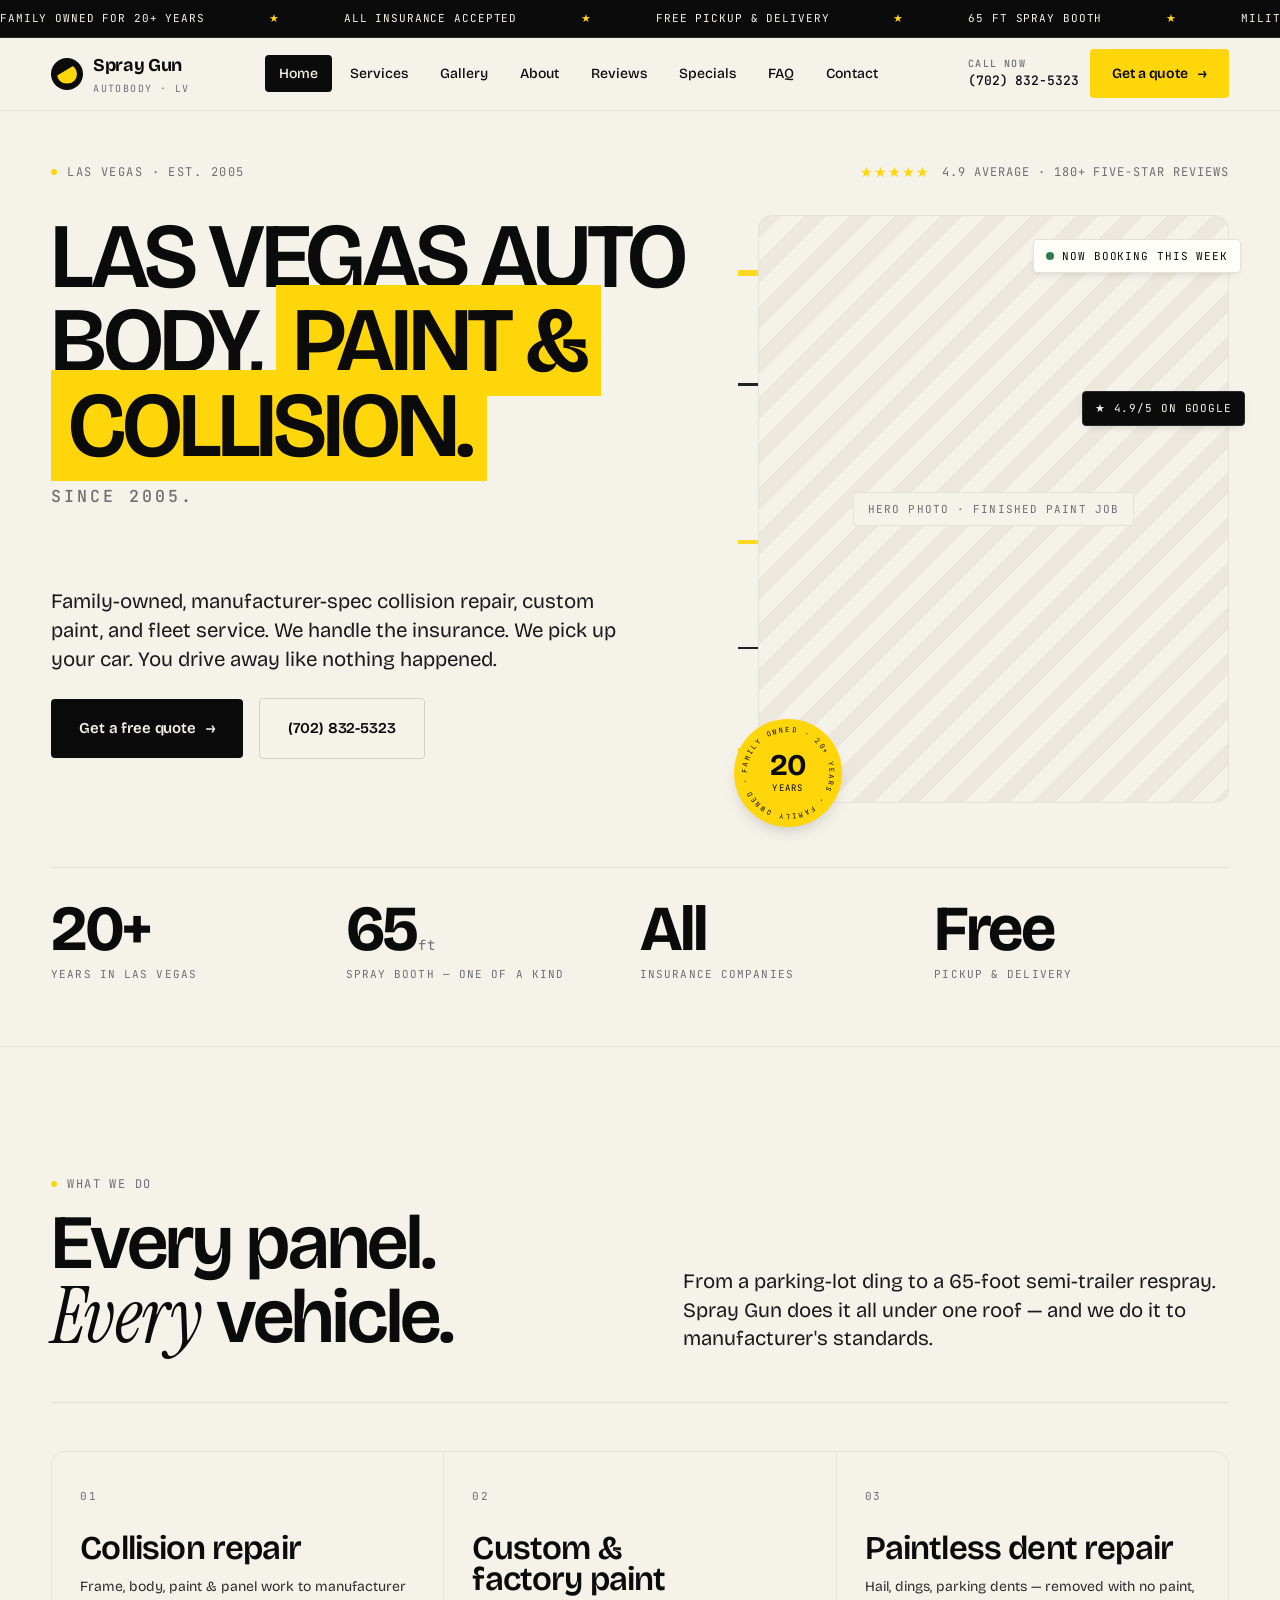
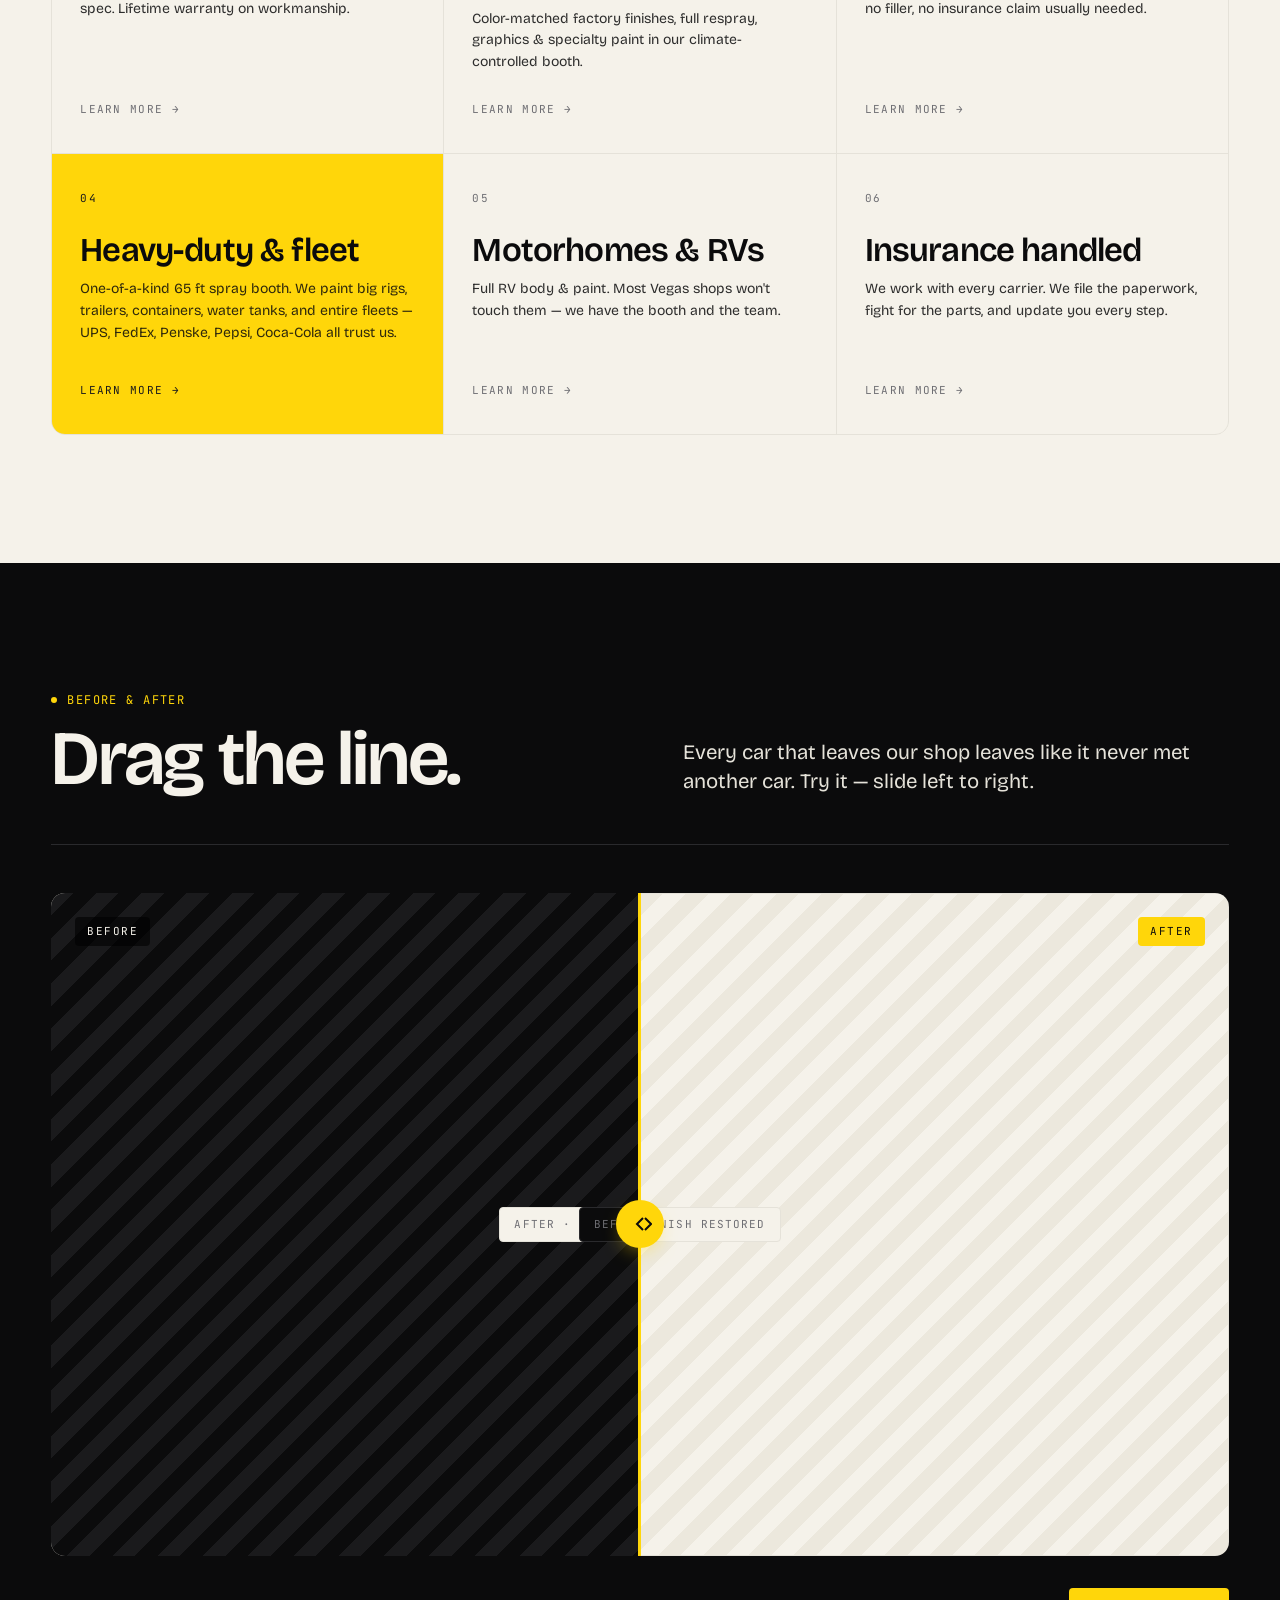
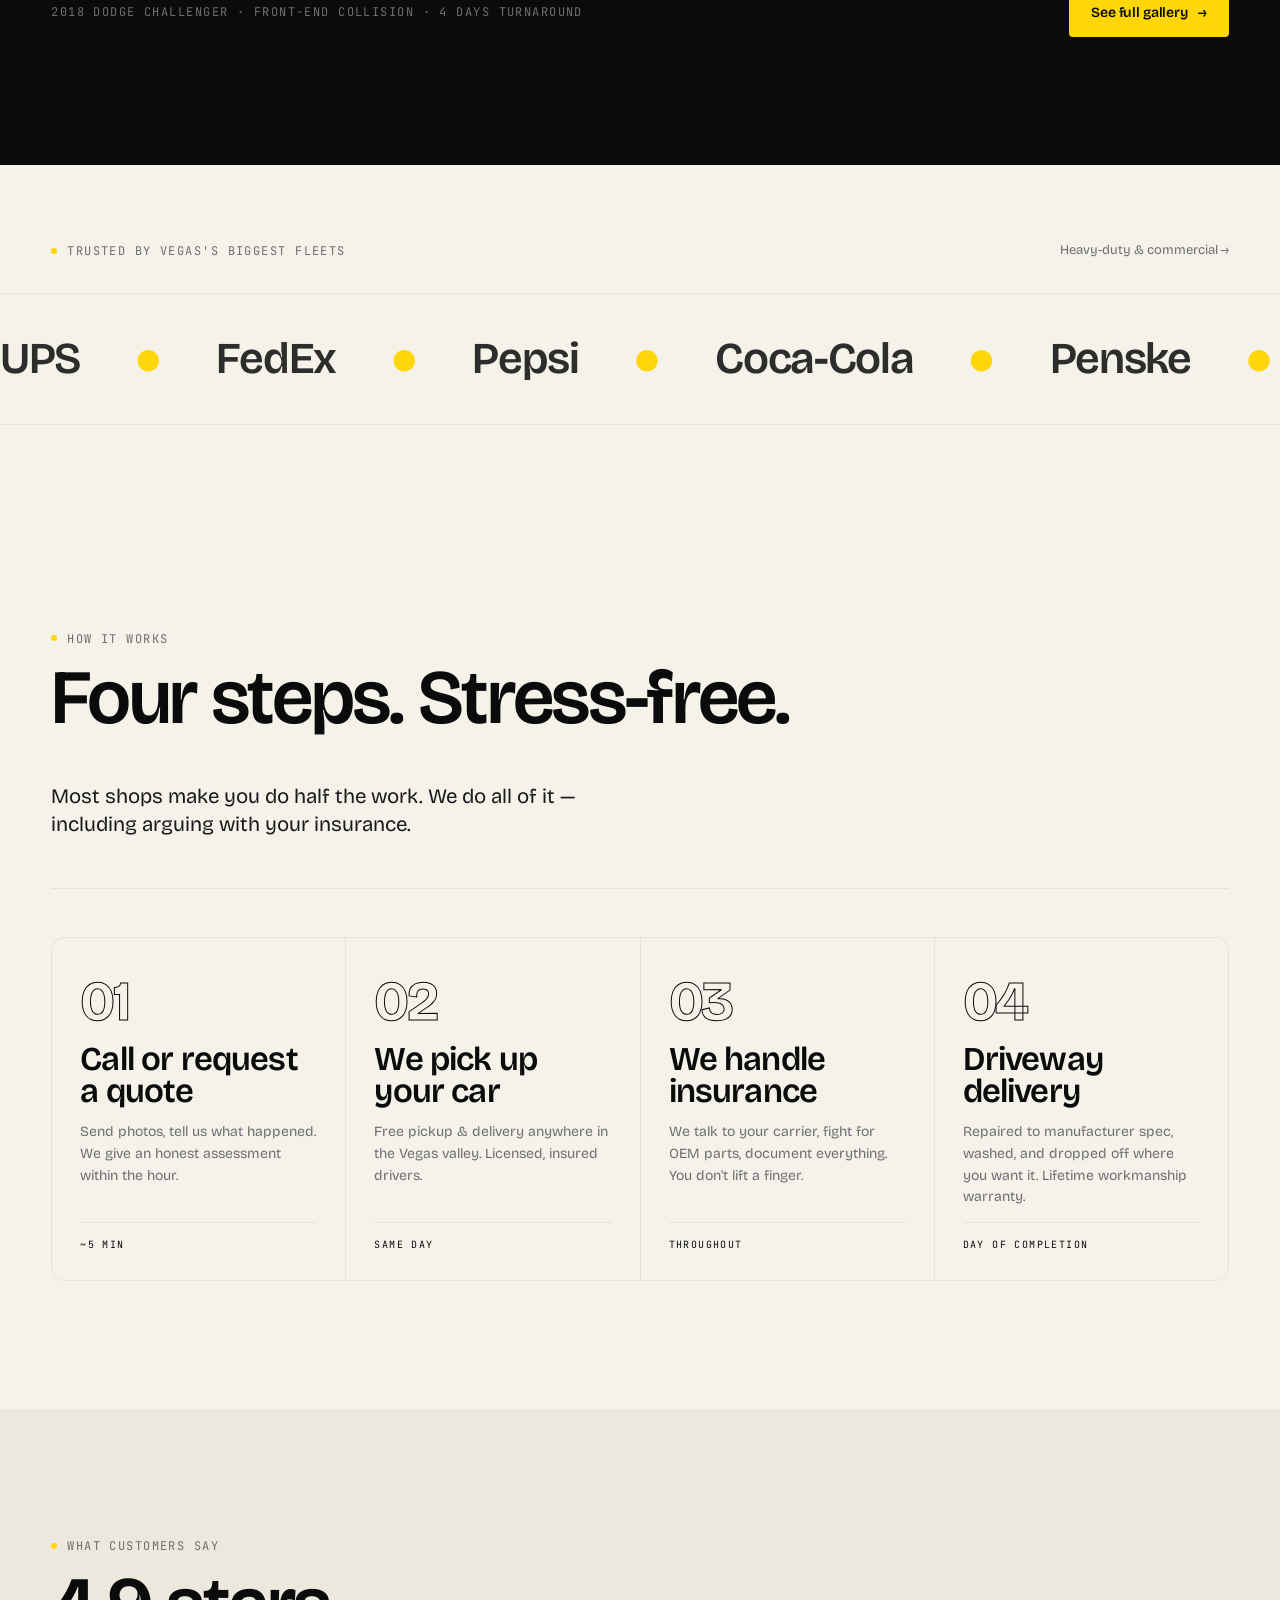
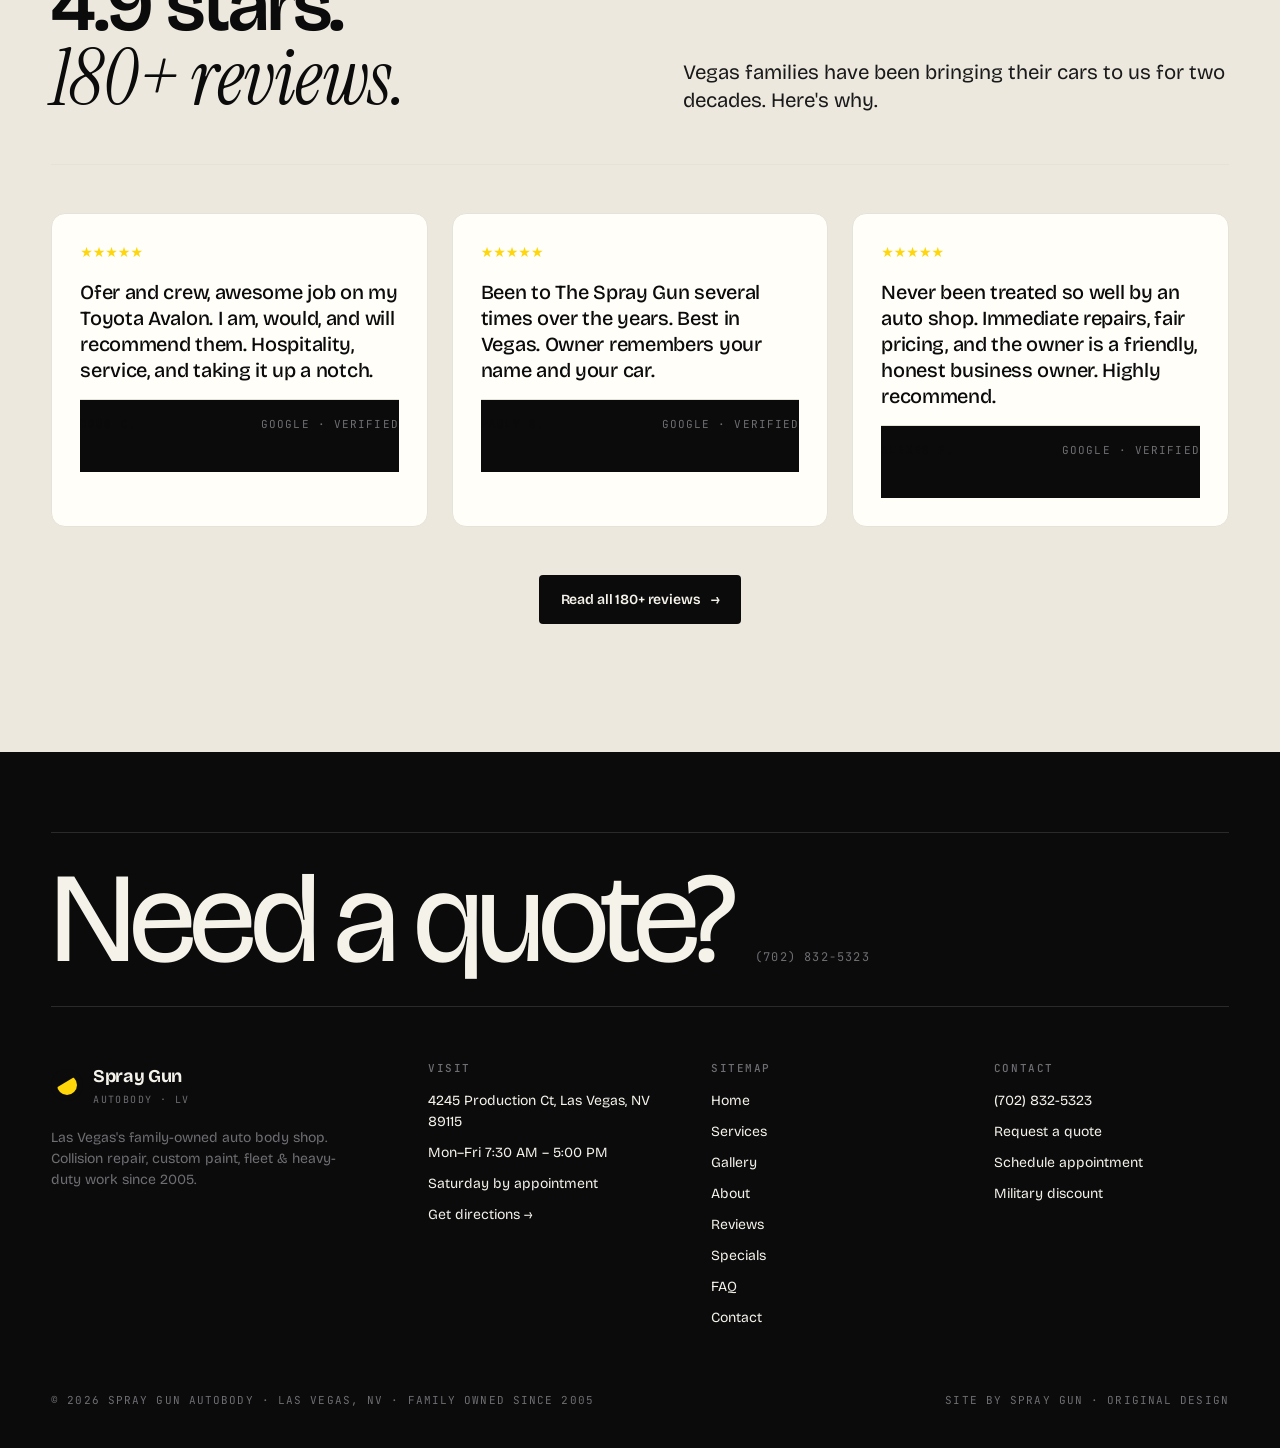
==== index.html @ b1c401c5 "Update index.html" ====
<!doctype html>
<html lang="en">
<head>
<meta charset="utf-8" />
<meta name="viewport" content="width=device-width,initial-scale=1" />
<title>Spray Gun Autobody — Las Vegas Auto Body, Collision Repair &amp; Custom Paint</title>
<meta name="description" content="Las Vegas's family-owned auto body shop since 2005. Collision repair, custom paint, paintless dent repair, fleet &amp; heavy-duty service. All insurance accepted. Free pickup &amp; delivery. Call (702) 832-5323." />
<meta name="keywords" content="auto body Las Vegas, Las Vegas autobody, collision repair Las Vegas, car repair Las Vegas, truck repair, paintless dent repair, custom paint, fleet repair, big rig painting, 65 ft spray booth, motorhome paint Las Vegas" />
<meta name="theme-color" content="#FFD60A" />
<link rel="canonical" href="https://thespraygun.com/" />
<meta property="og:type" content="website" />
<meta property="og:title" content="Spray Gun Autobody — Las Vegas Auto Body" />
<meta property="og:description" content="Family-owned Las Vegas auto body since 2005. Collision repair, custom paint, fleet &amp; heavy-duty. All insurance accepted." />
<meta property="og:locale" content="en_US" />
<meta property="og:site_name" content="Spray Gun Autobody" />
<meta name="twitter:card" content="summary_large_image" />

<link rel="preconnect" href="https://fonts.googleapis.com" />
<link rel="preconnect" href="https://fonts.gstatic.com" crossorigin />
<link href="https://fonts.googleapis.com/css2?family=Bricolage+Grotesque:opsz,wght@12..96,400;12..96,500;12..96,600;12..96,700;12..96,800&family=Instrument+Serif:ital@0;1&family=JetBrains+Mono:wght@400;500&display=swap" rel="stylesheet" />
<link rel="stylesheet" href="assets/styles.css" />

<script type="application/ld+json">
{
  "@context": "https://schema.org",
  "@type": "AutoBodyShop",
  "name": "Spray Gun Autobody",
  "image": "https://thespraygun.com/og-image.jpg",
  "@id": "https://thespraygun.com/",
  "url": "https://thespraygun.com/",
  "telephone": "+1-702-832-5323",
  "priceRange": "$$",
  "address": {
    "@type": "PostalAddress",
    "streetAddress": "4245 Production Ct",
    "addressLocality": "Las Vegas",
    "addressRegion": "NV",
    "postalCode": "89115",
    "addressCountry": "US"
  },
  "geo": { "@type": "GeoCoordinates", "latitude": 36.234, "longitude": -115.078 },
  "openingHoursSpecification": [
    { "@type": "OpeningHoursSpecification", "dayOfWeek": ["Monday","Tuesday","Wednesday","Thursday","Friday"], "opens": "07:30", "closes": "17:00" }
  ],
  "aggregateRating": { "@type": "AggregateRating", "ratingValue": "4.9", "reviewCount": "187" },
  "areaServed": "Las Vegas, NV",
  "founder": "Ofer Nurkin",
  "foundingDate": "2005"
}
</script>
</head>
<body>

<header data-nav="home"></header>

<!-- ============================================================
     HERO
     ============================================================ -->
<section class="hero" data-screen-label="01 Home — Hero">
  <div class="hero-grid wrap">

    <div class="hero-meta">
      <div class="eyebrow eyebrow-dot">Las Vegas · est. 2005</div>
      <div class="hero-rating">
        <div class="stars" aria-hidden="true">★★★★★</div>
        <span>4.9 average · 180+ five-star reviews</span>
      </div>
    </div>

    <h1 class="hero-h">
      Las Vegas
      auto body,
      <span class="hero-line">
        <span class="hero-mark">paint &amp; collision.</span>
      </span>
      <span class="hero-since">Since 2005.</span>
    </h1>

    <div class="hero-side">
      <p class="lead">
        Family-owned, manufacturer-spec collision repair, custom paint, and fleet service.
        We handle the insurance. We pick up your car. You drive away like nothing happened.
      </p>
      <div class="row" style="margin-top:24px;">
        <a href="contact.html#quote" class="btn btn-ink btn-lg">Get a free quote <span class="arrow">→</span></a>
        <a href="tel:7028325323" class="btn btn-ghost btn-lg">(702) 832-5323</a>
      </div>
    </div>

    <!-- Stage with placeholder hero image + animated paint stripes -->
    <div class="hero-stage">
      <div class="hero-stripes" aria-hidden="true">
        <span></span><span></span><span></span><span></span><span></span>
      </div>
      <div class="hero-img ph" data-label="Hero photo · finished paint job"></div>
      <div class="hero-badge">
        <div class="hero-badge-spin" aria-hidden="true">
          <svg viewBox="0 0 200 200" width="100%" height="100%">
            <defs>
              <path id="circle-text" d="M 100,100 m -76,0 a 76,76 0 1,1 152,0 a 76,76 0 1,1 -152,0" />
            </defs>
            <text font-family="JetBrains Mono" font-size="13" letter-spacing="4" fill="currentColor">
              <textPath href="#circle-text">FAMILY OWNED · 20+ YEARS · FAMILY OWNED · 20+ YEARS · </textPath>
            </text>
          </svg>
        </div>
        <div class="hero-badge-inner">
          <span>20</span>
          <small>years</small>
        </div>
      </div>
      <div class="hero-tag-1">
        <span class="dot"></span>
        Now booking this week
      </div>
      <div class="hero-tag-2">
        ★ 4.9/5 on Google
      </div>
    </div>

    <!-- Big ticker number row -->
    <div class="hero-ticker">
      <div class="tk-item">
        <div class="tk-n">20+</div>
        <div class="tk-l">Years in Las Vegas</div>
      </div>
      <div class="tk-item">
        <div class="tk-n">65<small>ft</small></div>
        <div class="tk-l">Spray booth — one of a kind</div>
      </div>
      <div class="tk-item">
        <div class="tk-n">All</div>
        <div class="tk-l">Insurance companies</div>
      </div>
      <div class="tk-item">
        <div class="tk-n">Free</div>
        <div class="tk-l">Pickup &amp; delivery</div>
      </div>
    </div>
  </div>
</section>

<!-- ============================================================
     SERVICES PREVIEW
     ============================================================ -->
<section class="section" id="services-preview" data-screen-label="01 Home — Services">
  <div class="wrap">
    <div class="sec-head">
      <div>
        <div class="eyebrow eyebrow-dot">What we do</div>
        <h2 class="h-1" style="margin-top:14px;">Every panel.<br /><span class="italic-serif">Every</span> vehicle.</h2>
      </div>
      <p class="lead" style="max-width:42ch;">
        From a parking-lot ding to a 65-foot semi-trailer respray. Spray Gun does it all under one roof — and we do it to manufacturer's standards.
      </p>
    </div>

    <div class="svc-grid">
      <a href="services.html#collision" class="svc-card svc-1">
        <div class="svc-num">01</div>
        <div class="svc-body">
          <h3 class="h-3">Collision repair</h3>
          <p>Frame, body, paint &amp; panel work to manufacturer spec. Lifetime warranty on workmanship.</p>
        </div>
        <div class="svc-cta">Learn more →</div>
      </a>
      <a href="services.html#paint" class="svc-card svc-2">
        <div class="svc-num">02</div>
        <div class="svc-body">
          <h3 class="h-3">Custom &amp; factory paint</h3>
          <p>Color-matched factory finishes, full respray, graphics &amp; specialty paint in our climate-controlled booth.</p>
        </div>
        <div class="svc-cta">Learn more →</div>
      </a>
      <a href="services.html#pdr" class="svc-card svc-3">
        <div class="svc-num">03</div>
        <div class="svc-body">
          <h3 class="h-3">Paintless dent repair</h3>
          <p>Hail, dings, parking dents — removed with no paint, no filler, no insurance claim usually needed.</p>
        </div>
        <div class="svc-cta">Learn more →</div>
      </a>
      <a href="services.html#heavyduty" class="svc-card svc-4 svc-feature">
        <div class="svc-num">04</div>
        <div class="svc-body">
          <h3 class="h-3">Heavy-duty &amp; fleet</h3>
          <p>One-of-a-kind 65 ft spray booth. We paint big rigs, trailers, containers, water tanks, and entire fleets — UPS, FedEx, Penske, Pepsi, Coca-Cola all trust us.</p>
        </div>
        <div class="svc-cta">Learn more →</div>
      </a>
      <a href="services.html#motorhome" class="svc-card svc-5">
        <div class="svc-num">05</div>
        <div class="svc-body">
          <h3 class="h-3">Motorhomes &amp; RVs</h3>
          <p>Full RV body &amp; paint. Most Vegas shops won't touch them — we have the booth and the team.</p>
        </div>
        <div class="svc-cta">Learn more →</div>
      </a>
      <a href="services.html#insurance" class="svc-card svc-6">
        <div class="svc-num">06</div>
        <div class="svc-body">
          <h3 class="h-3">Insurance handled</h3>
          <p>We work with every carrier. We file the paperwork, fight for the parts, and update you every step.</p>
        </div>
        <div class="svc-cta">Learn more →</div>
      </a>
    </div>
  </div>
</section>

<!-- ============================================================
     BEFORE / AFTER
     ============================================================ -->
<section class="section" style="background:var(--ink);color:var(--paper);" data-screen-label="01 Home — Before/After">
  <div class="wrap">
    <div class="sec-head" style="border-color:var(--ink-3);">
      <div>
        <div class="eyebrow eyebrow-dot" style="color:var(--yellow);">Before &amp; after</div>
        <h2 class="h-1" style="margin-top:14px;color:var(--paper);">Drag the line.</h2>
      </div>
      <p class="lead" style="max-width:42ch;color:var(--line);">
        Every car that leaves our shop leaves like it never met another car. Try it — slide left to right.
      </p>
    </div>

    <div class="ba" id="ba">
      <div class="ba-after ph" data-label="After · factory finish restored"></div>
      <div class="ba-before" id="ba-before">
        <div class="ph dark" data-label="Before · accident damage"></div>
      </div>
      <button class="ba-handle" id="ba-handle" aria-label="Drag to compare">
        <span class="ba-line"></span>
        <span class="ba-knob">
          <svg width="24" height="24" viewBox="0 0 24 24" fill="none" stroke="currentColor" stroke-width="2">
            <polyline points="15 18 9 12 15 6"></polyline>
            <polyline points="9 18 15 12 9 6" transform="translate(8, 0)"></polyline>
          </svg>
        </span>
      </button>
      <div class="ba-label ba-label-before">Before</div>
      <div class="ba-label ba-label-after">After</div>
    </div>

    <div class="row" style="margin-top:32px; justify-content:space-between;">
      <span class="eyebrow" style="color:var(--mute);">2018 Dodge Challenger · front-end collision · 4 days turnaround</span>
      <a href="gallery.html" class="btn btn-yellow">See full gallery <span class="arrow">→</span></a>
    </div>
  </div>
</section>

<!-- ============================================================
     FLEET CLIENTS marquee
     ============================================================ -->
<section class="section-sm" data-screen-label="01 Home — Fleet">
  <div class="wrap">
    <div class="row" style="justify-content:space-between; margin-bottom:32px;">
      <div class="eyebrow eyebrow-dot">Trusted by Vegas's biggest fleets</div>
      <a href="services.html#heavyduty" class="muted" style="font-size:13px;">Heavy-duty &amp; commercial →</a>
    </div>
  </div>
  <div class="fleet-marquee" aria-hidden="true">
    <div class="fleet-track">
      <span class="flt">UPS</span>
      <span class="flt-d">●</span>
      <span class="flt">FedEx</span>
      <span class="flt-d">●</span>
      <span class="flt">Pepsi</span>
      <span class="flt-d">●</span>
      <span class="flt">Coca-Cola</span>
      <span class="flt-d">●</span>
      <span class="flt">Penske</span>
      <span class="flt-d">●</span>
      <span class="flt">Budget</span>
      <span class="flt-d">●</span>
      <span class="flt">Budweiser</span>
      <span class="flt-d">●</span>
      <span class="flt">Nellis AFB</span>
      <span class="flt-d">●</span>
      <span class="flt">Yellow</span>
      <span class="flt-d">●</span>
      <span class="flt">Worldwide</span>
      <span class="flt-d">●</span>
      <!-- repeat -->
      <span class="flt">UPS</span>
      <span class="flt-d">●</span>
      <span class="flt">FedEx</span>
      <span class="flt-d">●</span>
      <span class="flt">Pepsi</span>
      <span class="flt-d">●</span>
      <span class="flt">Coca-Cola</span>
      <span class="flt-d">●</span>
      <span class="flt">Penske</span>
      <span class="flt-d">●</span>
      <span class="flt">Budget</span>
      <span class="flt-d">●</span>
      <span class="flt">Budweiser</span>
      <span class="flt-d">●</span>
      <span class="flt">Nellis AFB</span>
      <span class="flt-d">●</span>
      <span class="flt">Yellow</span>
      <span class="flt-d">●</span>
      <span class="flt">Worldwide</span>
      <span class="flt-d">●</span>
    </div>
  </div>
</section>

<!-- ============================================================
     PROCESS
     ============================================================ -->
<section class="section" data-screen-label="01 Home — Process">
  <div class="wrap">
    <div class="sec-head">
      <div>
        <div class="eyebrow eyebrow-dot">How it works</div>
        <h2 class="h-1" style="margin-top:14px;">Four steps. Stress-free.</h2>
      </div>
      <p class="lead" style="max-width:42ch;">
        Most shops make you do half the work. We do all of it — including arguing with your insurance.
      </p>
    </div>

    <ol class="process">
      <li class="step">
        <span class="step-n">01</span>
        <h3 class="h-3">Call or request a quote</h3>
        <p>Send photos, tell us what happened. We give an honest assessment within the hour.</p>
        <div class="step-meta">~5 min</div>
      </li>
      <li class="step">
        <span class="step-n">02</span>
        <h3 class="h-3">We pick up your car</h3>
        <p>Free pickup &amp; delivery anywhere in the Vegas valley. Licensed, insured drivers.</p>
        <div class="step-meta">Same day</div>
      </li>
      <li class="step">
        <span class="step-n">03</span>
        <h3 class="h-3">We handle insurance</h3>
        <p>We talk to your carrier, fight for OEM parts, document everything. You don't lift a finger.</p>
        <div class="step-meta">Throughout</div>
      </li>
      <li class="step">
        <span class="step-n">04</span>
        <h3 class="h-3">Driveway delivery</h3>
        <p>Repaired to manufacturer spec, washed, and dropped off where you want it. Lifetime workmanship warranty.</p>
        <div class="step-meta">Day of completion</div>
      </li>
    </ol>
  </div>
</section>

<!-- ============================================================
     REVIEWS
     ============================================================ -->
<section class="section" style="background:var(--paper-2);" data-screen-label="01 Home — Reviews">
  <div class="wrap">
    <div class="sec-head">
      <div>
        <div class="eyebrow eyebrow-dot">What customers say</div>
        <h2 class="h-1" style="margin-top:14px;">4.9 stars.<br /><span class="italic-serif">180+ reviews.</span></h2>
      </div>
      <p class="lead" style="max-width:42ch;">
        Vegas families have been bringing their cars to us for two decades. Here's why.
      </p>
    </div>

    <div class="reviews">
      <article class="review">
        <div class="stars">★★★★★</div>
        <p class="review-q">Ofer and crew, awesome job on my Toyota Avalon. I am, would, and will recommend them. Hospitality, service, and taking it up a notch.</p>
        <footer><strong>Doug C.</strong><span>Google · Verified</span></footer>
      </article>
      <article class="review">
        <div class="stars">★★★★★</div>
        <p class="review-q">Been to The Spray Gun several times over the years. Best in Vegas. Owner remembers your name and your car.</p>
        <footer><strong>Pauly S.</strong><span>Google · Verified</span></footer>
      </article>
      <article class="review">
        <div class="stars">★★★★★</div>
        <p class="review-q">Never been treated so well by an auto shop. Immediate repairs, fair pricing, and the owner is a friendly, honest business owner. Highly recommend.</p>
        <footer><strong>Alexes F.</strong><span>Google · Verified</span></footer>
      </article>
    </div>

    <div class="center" style="margin-top:48px;">
      <a href="reviews.html" class="btn btn-ink">Read all 180+ reviews <span class="arrow">→</span></a>
    </div>
  </div>
</section>

<footer data-footer="home"></footer>

<script src="assets/shared.js"></script>
<script>
  /* Before/After slider */
  (function () {
    const wrap = document.getElementById("ba");
    const before = document.getElementById("ba-before");
    const handle = document.getElementById("ba-handle");
    if (!wrap || !before || !handle) return;
    let drag = false;
    function set(x) {
      const rect = wrap.getBoundingClientRect();
      let pct = ((x - rect.left) / rect.width) * 100;
      pct = Math.max(0, Math.min(100, pct));
      before.style.width = pct + "%";
      handle.style.left = pct + "%";
    }
    handle.addEventListener("mousedown", () => (drag = true));
    handle.addEventListener("touchstart", () => (drag = true), { passive: true });
    window.addEventListener("mouseup", () => (drag = false));
    window.addEventListener("touchend", () => (drag = false));
    window.addEventListener("mousemove", (e) => drag && set(e.clientX));
    window.addEventListener("touchmove", (e) => drag && e.touches[0] && set(e.touches[0].clientX), { passive: true });
    wrap.addEventListener("click", (e) => set(e.clientX));
    // init at 50%
    set(wrap.getBoundingClientRect().left + wrap.getBoundingClientRect().width / 2);
  })();
</script>

<style>
/* ============================================================
   HOMEPAGE STYLES
   ============================================================ */

/* HERO --------------------------------------------------- */
.hero {
  padding-block: clamp(32px, 4vw, 56px) clamp(40px, 5vw, 64px);
  border-bottom: 1px solid var(--line);
  overflow: hidden;
}
.hero-grid {
  display: grid;
  grid-template-columns: 1fr;
  grid-template-rows: auto auto auto;
  gap: 32px 48px;
  align-items: start;
}
@media (min-width: 981px) {
  .hero-grid { grid-template-columns: 1.4fr 1fr; }
}
.hero-meta {
  grid-column: 1 / -1;
  display: flex;
  align-items: center;
  justify-content: space-between;
  flex-wrap: wrap;
  gap: 16px;
}
.hero-rating {
  display: flex; gap: 12px; align-items: center;
  font-family: var(--mono);
  font-size: 12px;
  letter-spacing: 0.08em;
  text-transform: uppercase;
  color: var(--mute);
}
.hero-h {
  font-size: clamp(44px, 7.2vw, 112px);
  letter-spacing: -0.04em;
  line-height: 0.92;
  font-weight: 600;
  text-transform: uppercase;
}
@media (min-width: 981px) {
  .hero-h { grid-column: 1 / 2; }
}
.hero-line {
  display: inline;
}
.hero-mark {
  background: var(--yellow);
  color: var(--ink);
  padding: 0 0.18em;
  display: inline;
  box-decoration-break: clone;
  -webkit-box-decoration-break: clone;
}
.hero-since {
  display: block;
  font-family: var(--mono);
  font-weight: 500;
  font-size: 0.18em;
  letter-spacing: 0.18em;
  color: var(--mute);
  margin-top: 1.2em;
  text-transform: uppercase;
}
.hero-side {
  margin-top: 8px;
  max-width: 580px;
}
@media (min-width: 981px) {
  .hero-side { grid-column: 1 / 2; }
}

/* hero stage with image and animated stripes */
.hero-stage {
  position: relative;
  aspect-ratio: 4 / 3;
  min-height: 360px;
  grid-column: 1 / -1;
}
@media (min-width: 981px) {
  .hero-stage {
    grid-column: 2 / 3;
    grid-row: 2 / 4;
    aspect-ratio: 4 / 5;
    min-height: 420px;
  }
}
.hero-img {
  position: absolute;
  inset: 0;
  border-radius: var(--radius-lg);
  z-index: 2;
}
.hero-stripes {
  position: absolute;
  inset: -20px;
  z-index: 1;
  overflow: hidden;
  border-radius: 20px;
}
.hero-stripes span {
  position: absolute;
  height: 6px;
  background: var(--yellow);
  border-radius: 999px;
  opacity: 0.9;
  animation: hStripe 4s ease-in-out infinite;
}
.hero-stripes span:nth-child(1) { top: 12%; left: -30%; width: 50%; animation-delay: 0s; }
.hero-stripes span:nth-child(2) { top: 30%; left: -40%; width: 70%; animation-delay: 0.4s; background: var(--ink); height: 3px; }
.hero-stripes span:nth-child(3) { top: 55%; left: -50%; width: 80%; animation-delay: 0.8s; height: 4px; }
.hero-stripes span:nth-child(4) { top: 72%; left: -30%; width: 50%; animation-delay: 1.2s; background: var(--ink); height: 2px; }
.hero-stripes span:nth-child(5) { top: 88%; left: -40%; width: 70%; animation-delay: 1.6s; }
@keyframes hStripe {
  0% { transform: translateX(0); opacity: 0; }
  20% { opacity: 0.9; }
  100% { transform: translateX(220%); opacity: 0; }
}

.hero-badge {
  position: absolute;
  bottom: -24px;
  left: -24px;
  width: 108px;
  height: 108px;
  z-index: 3;
  background: var(--yellow);
  border-radius: 50%;
  display: flex;
  align-items: center;
  justify-content: center;
  box-shadow: 0 8px 18px -8px rgba(0,0,0,0.25);
}
.hero-badge-spin {
  position: absolute; inset: 0;
  animation: spin 18s linear infinite;
  color: var(--ink);
}
.hero-badge-inner {
  display: flex;
  flex-direction: column;
  align-items: center;
  z-index: 2;
}
.hero-badge-inner span {
  font-family: var(--display);
  font-size: 30px;
  font-weight: 700;
  letter-spacing: -0.04em;
  line-height: 1;
}
.hero-badge-inner small {
  font-family: var(--mono);
  font-size: 9px;
  letter-spacing: 0.14em;
  text-transform: uppercase;
  margin-top: 2px;
}

.hero-tag-1, .hero-tag-2 {
  position: absolute;
  z-index: 3;
  background: var(--white);
  border: 1px solid var(--line);
  border-radius: 4px;
  padding: 8px 12px;
  font-family: var(--mono);
  font-size: 11px;
  letter-spacing: 0.08em;
  text-transform: uppercase;
  display: inline-flex;
  align-items: center;
  gap: 8px;
  box-shadow: 0 4px 10px -4px rgba(0,0,0,0.15);
}
.hero-tag-1 { top: 24px; right: -12px; }
.hero-tag-1 .dot {
  width: 8px; height: 8px;
  background: var(--green);
  border-radius: 50%;
  display: inline-block;
  animation: pulse 1.6s ease-in-out infinite;
}
.hero-tag-2 { top: 30%; right: -16px; background: var(--ink); color: var(--paper); border-color: var(--ink-3); }

/* hero ticker */
.hero-ticker {
  grid-column: 1 / -1;
  display: grid;
  grid-template-columns: repeat(4, 1fr);
  border-top: 1px solid var(--line);
  margin-top: 32px;
  padding-top: 32px;
}
@media (max-width: 720px) {
  .hero-ticker { grid-template-columns: repeat(2, 1fr); gap: 24px; }
}
.tk-item { display: flex; flex-direction: column; gap: 8px; }
.tk-n {
  font-family: var(--display);
  font-size: clamp(36px, 5vw, 64px);
  font-weight: 700;
  letter-spacing: -0.04em;
  line-height: 0.9;
}
.tk-n small {
  font-family: var(--mono);
  font-size: 14px;
  font-weight: 400;
  color: var(--mute);
  letter-spacing: 0.02em;
  margin-left: 2px;
}
.tk-l {
  font-family: var(--mono);
  font-size: 11px;
  letter-spacing: 0.1em;
  text-transform: uppercase;
  color: var(--mute);
}

/* SECTION HEAD ------------------------------------------------------ */
.sec-head {
  display: flex;
  align-items: end;
  justify-content: space-between;
  gap: 48px;
  padding-bottom: 48px;
  border-bottom: 1px solid var(--line);
  margin-bottom: 48px;
  flex-wrap: wrap;
}

/* SERVICES GRID --------------------------------------------------- */
.svc-grid {
  display: grid;
  grid-template-columns: repeat(3, 1fr);
  gap: 1px;
  background: var(--line);
  border: 1px solid var(--line);
  border-radius: var(--radius-lg);
  overflow: hidden;
}
@media (max-width: 980px) { .svc-grid { grid-template-columns: repeat(2, 1fr); } }
@media (max-width: 640px) { .svc-grid { grid-template-columns: 1fr; } }
.svc-card {
  background: var(--paper);
  padding: 36px 28px;
  display: flex;
  flex-direction: column;
  gap: 28px;
  min-height: 280px;
  transition: background 0.3s, color 0.3s;
  position: relative;
}
.svc-card:hover {
  background: var(--ink);
  color: var(--paper);
}
.svc-card:hover .svc-num,
.svc-card:hover .svc-cta { color: var(--yellow); }
.svc-num {
  font-family: var(--mono);
  font-size: 11px;
  letter-spacing: 0.12em;
  color: var(--mute);
  transition: color 0.3s;
}
.svc-body p { margin-top: 12px; font-size: 14px; line-height: 1.55; color: inherit; opacity: 0.85; }
.svc-cta {
  font-family: var(--mono);
  font-size: 11px;
  letter-spacing: 0.12em;
  text-transform: uppercase;
  color: var(--mute);
  margin-top: auto;
  transition: color 0.3s, transform 0.3s;
}
.svc-card:hover .svc-cta { transform: translateX(4px); }
.svc-feature {
  background: var(--yellow);
}
.svc-feature .svc-num { color: var(--ink-2); }
.svc-feature .svc-cta { color: var(--ink-2); }
.svc-feature:hover { background: var(--ink); }
.svc-feature:hover .svc-num,
.svc-feature:hover .svc-cta { color: var(--yellow); }

/* BEFORE / AFTER ------------------------------------------------ */
.ba {
  position: relative;
  aspect-ratio: 16 / 9;
  border-radius: var(--radius-lg);
  overflow: hidden;
  cursor: ew-resize;
  user-select: none;
  background: var(--ink-2);
}
.ba-after, .ba-before {
  position: absolute;
  top: 0; left: 0;
  height: 100%;
}
.ba-after { width: 100%; }
.ba-before {
  width: 50%;
  overflow: hidden;
  border-right: 2px solid var(--yellow);
}
.ba-before .ph { width: 100vw; max-width: 1400px; height: 100%; border-radius: 0; border: 0; }
.ba-handle {
  position: absolute;
  top: 0; bottom: 0;
  left: 50%;
  transform: translateX(-50%);
  width: 48px;
  cursor: ew-resize;
  display: flex; align-items: center; justify-content: center;
  z-index: 4;
}
.ba-line {
  position: absolute;
  top: 0; bottom: 0;
  left: 50%;
  transform: translateX(-50%);
  width: 2px;
  background: var(--yellow);
}
.ba-knob {
  width: 48px;
  height: 48px;
  background: var(--yellow);
  border-radius: 50%;
  display: flex; align-items: center; justify-content: center;
  color: var(--ink);
  z-index: 5;
  box-shadow: 0 8px 20px -8px rgba(255,214,10,0.6);
}
.ba-label {
  position: absolute;
  top: 24px;
  font-family: var(--mono);
  font-size: 11px;
  letter-spacing: 0.14em;
  text-transform: uppercase;
  padding: 6px 12px;
  background: rgba(0,0,0,0.6);
  color: var(--paper);
  border-radius: 4px;
  z-index: 3;
}
.ba-label-before { left: 24px; }
.ba-label-after { right: 24px; background: var(--yellow); color: var(--ink); }

/* FLEET MARQUEE ------------------------------------------------- */
.fleet-marquee {
  border-top: 1px solid var(--line);
  border-bottom: 1px solid var(--line);
  padding-block: 32px;
  overflow: hidden;
  position: relative;
}
.fleet-track {
  display: flex;
  gap: 56px;
  align-items: center;
  width: max-content;
  animation: scroll 60s linear infinite;
}
.flt {
  font-family: var(--display);
  font-weight: 600;
  font-size: clamp(28px, 4vw, 44px);
  letter-spacing: -0.03em;
  color: var(--ink);
  opacity: 0.85;
  white-space: nowrap;
}
.flt-d {
  color: var(--yellow);
  font-size: 28px;
}

/* PROCESS ----------------------------------------------------- */
.process {
  list-style: none;
  display: grid;
  grid-template-columns: repeat(4, 1fr);
  gap: 1px;
  background: var(--line);
  border: 1px solid var(--line);
  border-radius: var(--radius-lg);
  overflow: hidden;
}
@media (max-width: 900px) { .process { grid-template-columns: repeat(2, 1fr); } }
@media (max-width: 560px) { .process { grid-template-columns: 1fr; } }
.step {
  background: var(--paper);
  padding: 36px 28px 28px;
  display: flex;
  flex-direction: column;
  gap: 14px;
  min-height: 260px;
}
.step-n {
  font-family: var(--display);
  font-size: 56px;
  font-weight: 700;
  letter-spacing: -0.04em;
  color: var(--yellow-2);
  line-height: 1;
  -webkit-text-stroke: 1px var(--ink);
  color: transparent;
}
.step h3 { letter-spacing: -0.025em; }
.step p { font-size: 14px; line-height: 1.55; color: var(--mute); }
.step-meta {
  margin-top: auto;
  font-family: var(--mono);
  font-size: 10px;
  letter-spacing: 0.14em;
  text-transform: uppercase;
  color: var(--ink);
  padding-top: 14px;
  border-top: 1px solid var(--line);
}

/* GALLERY STRIP --------------------------------------------- */
.gallery-strip {
  display: grid;
  grid-template-columns: repeat(4, 1fr);
  grid-auto-rows: 200px;
  gap: 8px;
}
@media (max-width: 900px) { .gallery-strip { grid-template-columns: repeat(2, 1fr); } }
.gs-item {
  border-radius: var(--radius);
  transition: transform 0.3s;
}
.gs-item:hover { transform: scale(1.01); }
.gs-tall { grid-row: span 2; }
.gs-wide { grid-column: span 2; }

/* REVIEWS --------------------------------------------------- */
.reviews {
  display: grid;
  grid-template-columns: repeat(3, 1fr);
  gap: 24px;
}
@media (max-width: 900px) { .reviews { grid-template-columns: 1fr; } }
.review {
  background: var(--white);
  border: 1px solid var(--line);
  border-radius: var(--radius-lg);
  padding: 28px;
  display: flex; flex-direction: column; gap: 16px;
}
.review-q {
  font-family: var(--display);
  font-size: 20px;
  line-height: 1.3;
  letter-spacing: -0.015em;
  font-weight: 500;
  text-wrap: pretty;
}
.review footer {
  display: flex; align-items: center; justify-content: space-between;
  font-family: var(--mono);
  font-size: 11px;
  letter-spacing: 0.1em;
  text-transform: uppercase;
  color: var(--mute);
  border-top: 1px solid var(--line);
  padding-top: 16px;
}
.review footer strong { color: var(--ink); font-weight: 600; }

/* CTA BLOCK ------------------------------------------------- */
.cta-block {
  position: relative;
  border-radius: 24px;
  overflow: hidden;
  background: var(--yellow);
  padding: clamp(48px, 8vw, 120px) clamp(32px, 6vw, 80px);
}
.cta-bg {
  position: absolute;
  inset: 0;
  background:
    radial-gradient(circle at 90% 100%, color-mix(in srgb, var(--ink) 20%, transparent) 0%, transparent 50%),
    repeating-linear-gradient(45deg, transparent 0, transparent 80px, color-mix(in srgb, var(--ink) 8%, transparent) 80px, color-mix(in srgb, var(--ink) 8%, transparent) 81px);
  pointer-events: none;
}
.cta-inner { position: relative; z-index: 2; }
.cta-meta {
  margin-top: 40px;
  display: flex; gap: 12px; flex-wrap: wrap;
  font-family: var(--mono);
  font-size: 11px;
  letter-spacing: 0.1em;
  text-transform: uppercase;
  color: var(--ink-2);
}

footer { margin-top: 0; }
</style>
</body>
</html>
---- assets/styles.css ----
/* ============================================================
   Spray Gun Autobody — shared design system
   ============================================================ */

:root {
  /* color */
  --ink: #0B0B0C;
  --ink-2: #1A1A1C;
  --ink-3: #2A2A2D;
  --mute: #6E6E73;
  --line: #E5E2D9;
  --line-2: #D4D0C5;
  --paper: #F5F2EA;       /* warm off-white */
  --paper-2: #ECE8DD;
  --white: #FFFEF9;
  --yellow: #FFD60A;      /* signature */
  --yellow-2: #E5BD05;
  --yellow-dim: #FFF4B5;
  --red: #E04F2C;
  --green: #2F7D4D;

  /* type */
  --display: "Bricolage Grotesque", "Archivo", system-ui, sans-serif;
  --body: "Bricolage Grotesque", "Archivo", system-ui, sans-serif;
  --mono: "JetBrains Mono", ui-monospace, "SFMono-Regular", monospace;

  /* layout */
  --max: 1400px;
  --pad: clamp(20px, 4vw, 56px);
  --radius: 6px;
  --radius-lg: 14px;
}

* { box-sizing: border-box; margin: 0; padding: 0; }

html { scroll-behavior: smooth; }

body {
  font-family: var(--body);
  font-feature-settings: "ss01", "ss02";
  background: var(--paper);
  color: var(--ink);
  -webkit-font-smoothing: antialiased;
  font-size: 16px;
  line-height: 1.5;
  overflow-x: hidden;
}

a { color: inherit; text-decoration: none; }
button { font: inherit; cursor: pointer; border: 0; background: none; color: inherit; }
img { max-width: 100%; display: block; }

/* ============================================================
   TYPOGRAPHY
   ============================================================ */
.eyebrow {
  font-family: var(--mono);
  font-size: 12px;
  letter-spacing: 0.12em;
  text-transform: uppercase;
  color: var(--mute);
}
.eyebrow-dot::before {
  content: "";
  display: inline-block;
  width: 6px; height: 6px;
  background: var(--yellow);
  border-radius: 50%;
  margin-right: 10px;
  vertical-align: middle;
  transform: translateY(-1px);
}

h1, h2, h3, h4 {
  font-family: var(--display);
  font-weight: 600;
  line-height: 0.95;
  letter-spacing: -0.03em;
  text-wrap: balance;
}

.h-display {
  font-size: clamp(48px, 9vw, 144px);
  font-weight: 600;
  letter-spacing: -0.045em;
  line-height: 0.9;
}
.h-1 { font-size: clamp(40px, 6vw, 88px); }
.h-2 { font-size: clamp(32px, 4.4vw, 64px); }
.h-3 { font-size: clamp(24px, 2.6vw, 36px); letter-spacing: -0.025em; }
.h-4 { font-size: clamp(20px, 1.8vw, 24px); letter-spacing: -0.02em; }

.lead {
  font-size: clamp(18px, 1.6vw, 22px);
  line-height: 1.4;
  color: var(--ink-2);
  text-wrap: pretty;
  max-width: 60ch;
}

.italic-serif {
  font-family: "Instrument Serif", "Times New Roman", serif;
  font-style: italic;
  font-weight: 400;
  letter-spacing: -0.01em;
}

/* ============================================================
   LAYOUT
   ============================================================ */
.wrap {
  max-width: var(--max);
  margin: 0 auto;
  padding-inline: var(--pad);
}
.wrap-full {
  padding-inline: var(--pad);
}
section { position: relative; }
.section { padding-block: clamp(72px, 10vw, 140px); }
.section-sm { padding-block: clamp(48px, 6vw, 80px); }

.divider {
  height: 1px;
  background: var(--line);
  width: 100%;
}

/* ============================================================
   TOP BAR
   ============================================================ */
.topstrip {
  background: var(--ink);
  color: var(--paper);
  font-family: var(--mono);
  font-size: 11px;
  letter-spacing: 0.08em;
  text-transform: uppercase;
  overflow: hidden;
  border-bottom: 1px solid var(--ink-3);
}
.topstrip-track {
  display: flex;
  gap: 64px;
  white-space: nowrap;
  padding-block: 10px;
  animation: scroll 40s linear infinite;
  width: max-content;
}
.topstrip-track span { display: inline-flex; align-items: center; gap: 12px; }
.topstrip-track .star { color: var(--yellow); }

@keyframes scroll {
  from { transform: translateX(0); }
  to { transform: translateX(-50%); }
}

/* ============================================================
   NAV
   ============================================================ */
.nav {
  background: var(--paper);
  border-bottom: 1px solid var(--line);
  position: sticky; top: 0; z-index: 100;
  backdrop-filter: blur(14px);
  background: color-mix(in srgb, var(--paper) 92%, transparent);
}
.nav-inner {
  display: flex;
  align-items: center;
  justify-content: space-between;
  gap: 24px;
  height: 72px;
  padding-inline: var(--pad);
  max-width: var(--max);
  margin: 0 auto;
}
.logo {
  font-family: var(--display);
  font-weight: 700;
  font-size: 18px;
  letter-spacing: -0.02em;
  display: flex; align-items: center; gap: 10px;
}
.logo-mark {
  width: 32px; height: 32px;
  background: var(--ink);
  border-radius: 50%;
  position: relative;
  overflow: hidden;
}
.logo-mark::after {
  content: "";
  position: absolute; inset: 6px;
  background: var(--yellow);
  border-radius: 50%;
  clip-path: polygon(0 60%, 100% 0, 100% 100%, 0 100%);
}
.logo small {
  font-family: var(--mono);
  font-weight: 400;
  font-size: 10px;
  letter-spacing: 0.14em;
  color: var(--mute);
  text-transform: uppercase;
  display: block;
  margin-top: 2px;
}

.nav-links {
  display: flex; gap: 4px;
  font-size: 14px;
  font-weight: 500;
}
.nav-links a {
  padding: 8px 14px;
  border-radius: 4px;
  transition: background 0.2s;
  position: relative;
}
.nav-links a:hover { background: var(--paper-2); }
.nav-links a.active { background: var(--ink); color: var(--paper); }

.nav-cta {
  display: flex; align-items: center; gap: 12px;
}
.nav-phone {
  font-family: var(--mono);
  font-size: 13px;
  font-weight: 500;
  letter-spacing: -0.01em;
}
.nav-phone .lbl {
  font-size: 10px;
  color: var(--mute);
  display: block;
  letter-spacing: 0.12em;
  text-transform: uppercase;
}

.hamburger {
  display: none;
  width: 40px; height: 40px;
  border: 1px solid var(--line-2);
  border-radius: 50%;
  align-items: center; justify-content: center;
  flex-direction: column;
  gap: 4px;
}
.hamburger span { width: 14px; height: 1.5px; background: var(--ink); display: block; }

@media (max-width: 980px) {
  .nav-links { display: none; }
  .nav-phone .lbl { display: none; }
  .hamburger { display: flex; }
}

.mobile-menu {
  display: none;
  background: var(--paper);
  border-bottom: 1px solid var(--line);
  padding: var(--pad);
  padding-block: 24px;
  flex-direction: column;
  gap: 4px;
  font-size: 18px;
  position: sticky;
  top: 72px;
  z-index: 99;
}
.mobile-menu.open { display: flex; }
.mobile-menu a {
  padding: 12px 0;
  border-bottom: 1px solid var(--line);
  font-family: var(--display);
  letter-spacing: -0.02em;
}

/* ============================================================
   BUTTONS
   ============================================================ */
.btn {
  display: inline-flex;
  align-items: center;
  gap: 10px;
  padding: 14px 22px;
  border-radius: 4px;
  font-size: 14px;
  font-weight: 600;
  letter-spacing: -0.01em;
  transition: transform 0.2s, background 0.2s, color 0.2s;
  white-space: nowrap;
}
.btn:hover { transform: translateY(-1px); }
.btn:active { transform: translateY(0); }
.btn-yellow { background: var(--yellow); color: var(--ink); }
.btn-yellow:hover { background: var(--yellow-2); }
.btn-ink { background: var(--ink); color: var(--paper); }
.btn-ink:hover { background: var(--ink-2); }
.btn-ghost {
  background: transparent;
  color: var(--ink);
  border: 1px solid var(--line-2);
}
.btn-ghost:hover { background: var(--paper-2); }
.btn-lg { padding: 18px 28px; font-size: 15px; }
.btn .arrow {
  display: inline-flex; align-items: center;
  transition: transform 0.25s;
}
.btn:hover .arrow { transform: translateX(3px); }

/* ============================================================
   PLACEHOLDERS (clean stripes + monospace label)
   ============================================================ */
.ph {
  position: relative;
  background:
    repeating-linear-gradient(
      135deg,
      var(--paper-2) 0,
      var(--paper-2) 16px,
      var(--paper) 16px,
      var(--paper) 32px
    );
  border: 1px solid var(--line);
  border-radius: var(--radius);
  overflow: hidden;
  display: flex;
  align-items: center; justify-content: center;
  color: var(--mute);
  font-family: var(--mono);
  font-size: 11px;
  letter-spacing: 0.1em;
  text-transform: uppercase;
}
.ph::before {
  content: attr(data-label);
  background: var(--paper);
  padding: 8px 14px;
  border: 1px solid var(--line);
  border-radius: 4px;
  position: relative;
  z-index: 2;
}
.ph.dark {
  background:
    repeating-linear-gradient(
      135deg,
      var(--ink-2) 0,
      var(--ink-2) 16px,
      var(--ink) 16px,
      var(--ink) 32px
    );
  border-color: var(--ink-3);
}
.ph.dark::before {
  background: var(--ink);
  color: var(--mute);
  border-color: var(--ink-3);
}
.ph.yellow {
  background:
    repeating-linear-gradient(
      135deg,
      var(--yellow-2) 0,
      var(--yellow-2) 14px,
      var(--yellow) 14px,
      var(--yellow) 28px
    );
  border-color: var(--yellow-2);
}
.ph.yellow::before {
  background: var(--yellow);
  color: var(--ink-2);
  border-color: var(--yellow-2);
}

/* ============================================================
   PAGE HEADER (interior pages)
   ============================================================ */
.page-head {
  padding-block: clamp(60px, 8vw, 120px) clamp(40px, 5vw, 64px);
  border-bottom: 1px solid var(--line);
}
.page-head .crumbs {
  font-family: var(--mono);
  font-size: 11px;
  color: var(--mute);
  letter-spacing: 0.12em;
  text-transform: uppercase;
  margin-bottom: 24px;
  display: flex; gap: 10px; align-items: center;
}
.page-head .crumbs a:hover { color: var(--ink); }
.page-head .crumbs span { color: var(--line-2); }
.page-head h1 {
  font-size: clamp(48px, 8vw, 120px);
  letter-spacing: -0.045em;
  line-height: 0.9;
  margin-bottom: 24px;
}
.page-head .lead { max-width: 64ch; }

/* ============================================================
   FOOTER
   ============================================================ */
footer {
  background: var(--ink);
  color: var(--paper);
  padding-block: 80px 40px;
  margin-top: 80px;
}
.foot-grid {
  display: grid;
  grid-template-columns: 1.4fr 1fr 1fr 1fr;
  gap: 48px;
  margin-bottom: 64px;
}
@media (max-width: 800px) {
  .foot-grid { grid-template-columns: 1fr 1fr; gap: 32px; }
}
.foot-grid h4 {
  font-family: var(--mono);
  font-size: 11px;
  letter-spacing: 0.14em;
  text-transform: uppercase;
  color: var(--mute);
  font-weight: 500;
  margin-bottom: 16px;
}
.foot-grid ul { list-style: none; display: flex; flex-direction: column; gap: 10px; font-size: 14px; }
.foot-grid a:hover { color: var(--yellow); }

.foot-big {
  font-family: var(--display);
  font-size: clamp(60px, 10vw, 180px);
  letter-spacing: -0.05em;
  line-height: 0.85;
  border-top: 1px solid var(--ink-3);
  border-bottom: 1px solid var(--ink-3);
  padding-block: 32px;
  display: flex; align-items: baseline; gap: 24px;
}
.foot-big small {
  font-family: var(--mono);
  font-size: 12px;
  letter-spacing: 0.1em;
  text-transform: uppercase;
  color: var(--mute);
  font-weight: 400;
}

.foot-bot {
  display: flex; justify-content: space-between; align-items: center;
  margin-top: 32px;
  font-family: var(--mono);
  font-size: 11px;
  letter-spacing: 0.1em;
  text-transform: uppercase;
  color: var(--mute);
  gap: 16px;
  flex-wrap: wrap;
}

/* ============================================================
   UTILITIES
   ============================================================ */
.row { display: flex; gap: 16px; align-items: center; flex-wrap: wrap; }
.stack-sm > * + * { margin-top: 12px; }
.stack > * + * { margin-top: 24px; }
.stack-lg > * + * { margin-top: 40px; }
.center { text-align: center; }
.muted { color: var(--mute); }
.tag {
  display: inline-flex;
  align-items: center; gap: 8px;
  font-family: var(--mono);
  font-size: 11px;
  letter-spacing: 0.1em;
  text-transform: uppercase;
  color: var(--mute);
  padding: 6px 12px;
  border: 1px solid var(--line-2);
  border-radius: 3px;
}
.tag-yellow {
  background: var(--yellow);
  border-color: var(--yellow-2);
  color: var(--ink);
}

/* ============================================================
   ANIMATIONS
   ============================================================ */
@keyframes fadeUp {
  from { opacity: 0; transform: translateY(20px); }
  to { opacity: 1; transform: translateY(0); }
}
.reveal {
  opacity: 0;
  transform: translateY(20px);
  transition: opacity 0.8s ease, transform 0.8s ease;
}
.reveal.in {
  opacity: 1;
  transform: translateY(0);
}

@keyframes spin { from { transform: rotate(0); } to { transform: rotate(360deg); } }
@keyframes pulse { 0%, 100% { opacity: 1; } 50% { opacity: 0.4; } }

/* ============================================================
   STAR
   ============================================================ */
.stars {
  display: inline-flex;
  gap: 2px;
  color: var(--yellow);
  font-size: 14px;
}

/* ============================================================
   CARD
   ============================================================ */
.card {
  background: var(--white);
  border: 1px solid var(--line);
  border-radius: var(--radius-lg);
  padding: 28px;
  transition: transform 0.3s, box-shadow 0.3s, border-color 0.3s;
}
.card:hover {
  transform: translateY(-4px);
  box-shadow: 0 24px 48px -24px rgba(0,0,0,0.12);
}

/* ============================================================
   FORM
   ============================================================ */
.field {
  display: flex; flex-direction: column; gap: 8px;
}
.field label {
  font-family: var(--mono);
  font-size: 11px;
  letter-spacing: 0.1em;
  text-transform: uppercase;
  color: var(--mute);
}
.field input,
.field select,
.field textarea {
  background: var(--white);
  border: 1px solid var(--line-2);
  border-radius: var(--radius);
  padding: 14px 16px;
  font: inherit;
  font-size: 15px;
  color: var(--ink);
  transition: border-color 0.2s;
  font-family: var(--body);
}
.field input:focus,
.field select:focus,
.field textarea:focus {
  outline: 0;
  border-color: var(--ink);
}
.field textarea { resize: vertical; min-height: 120px; }
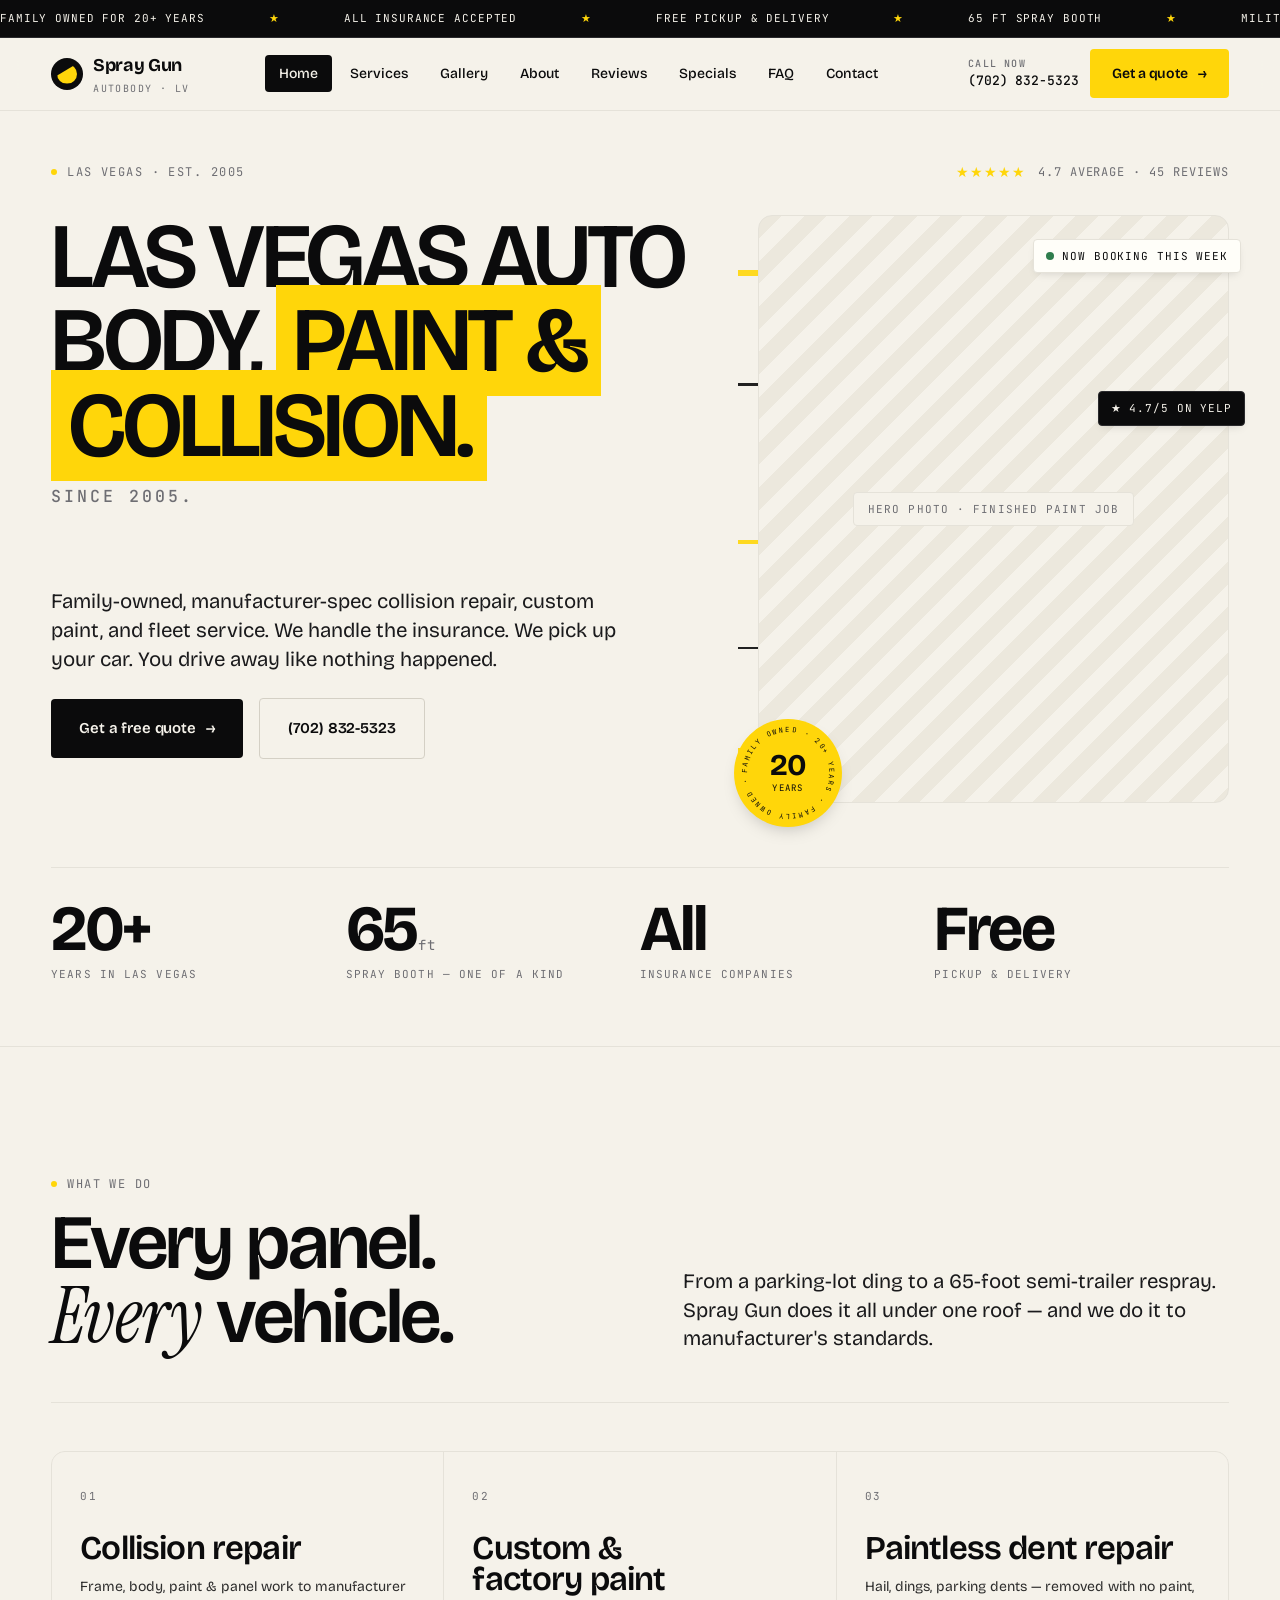
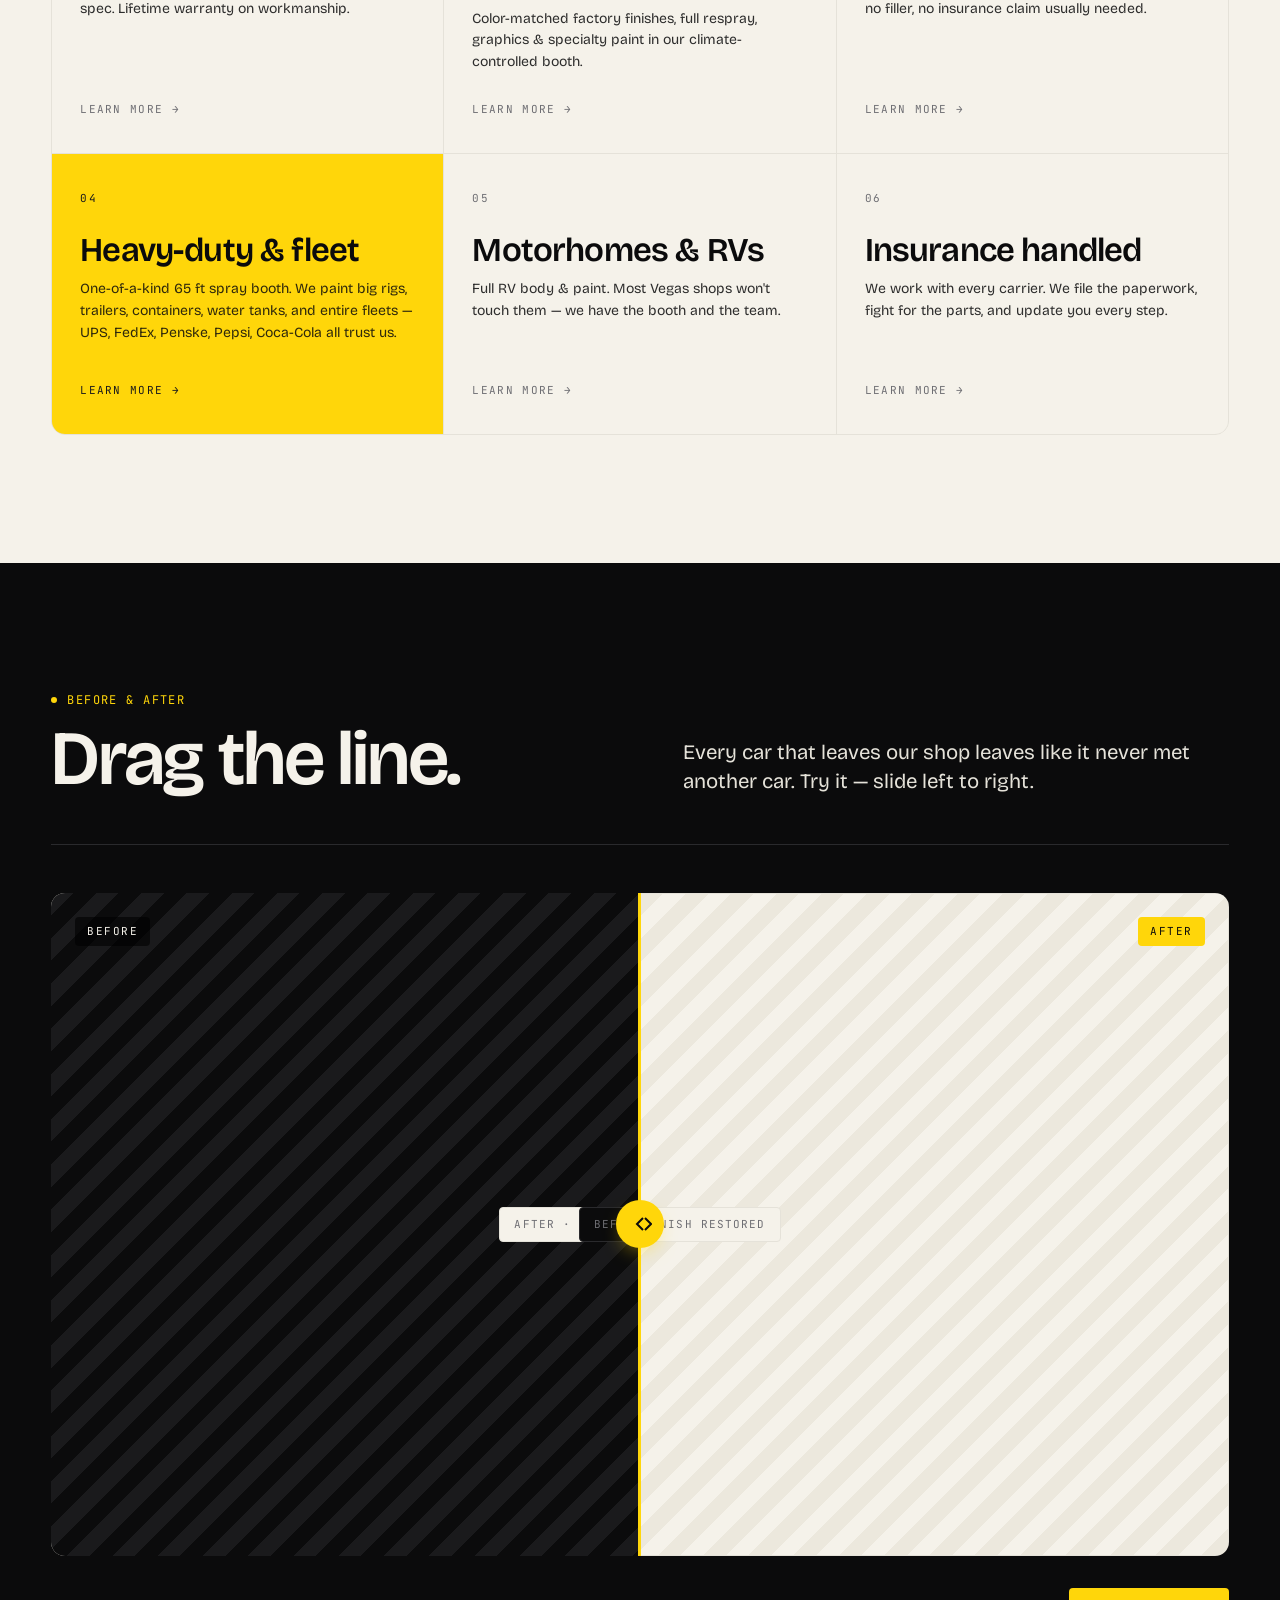
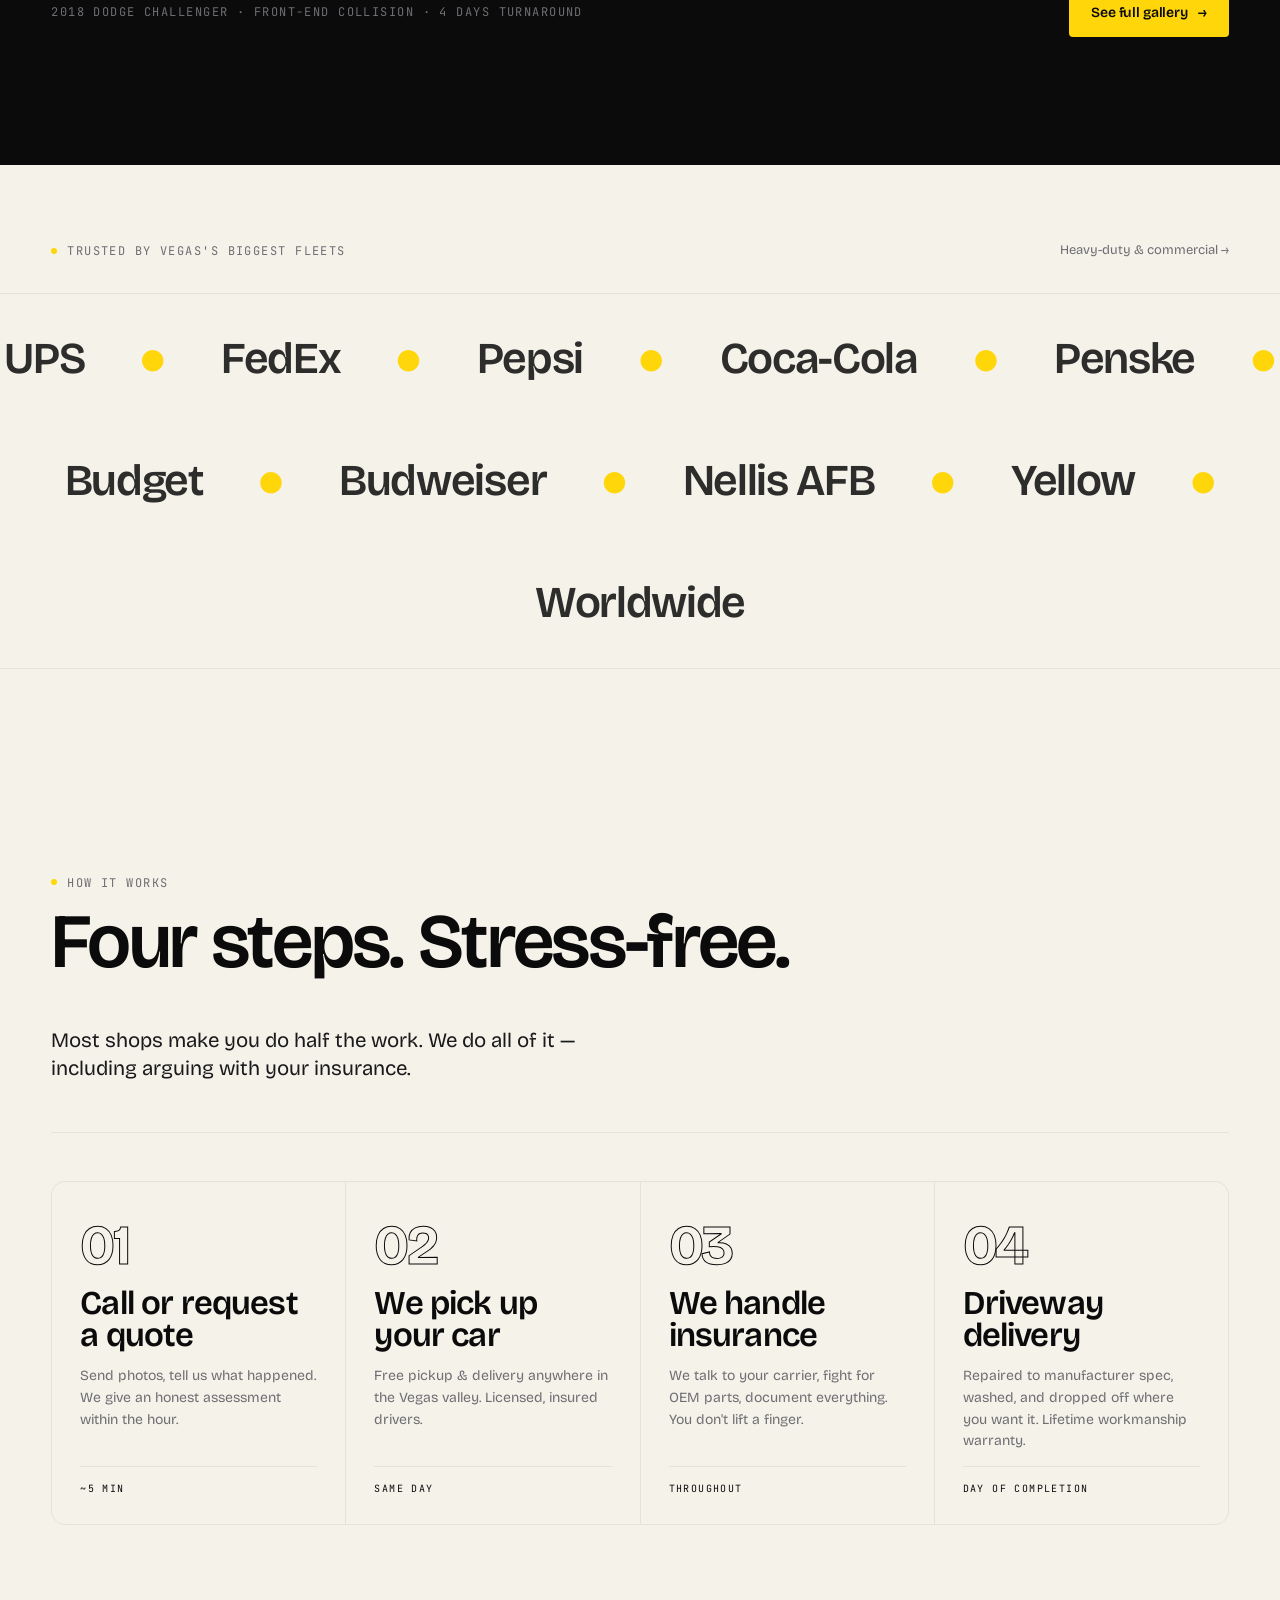
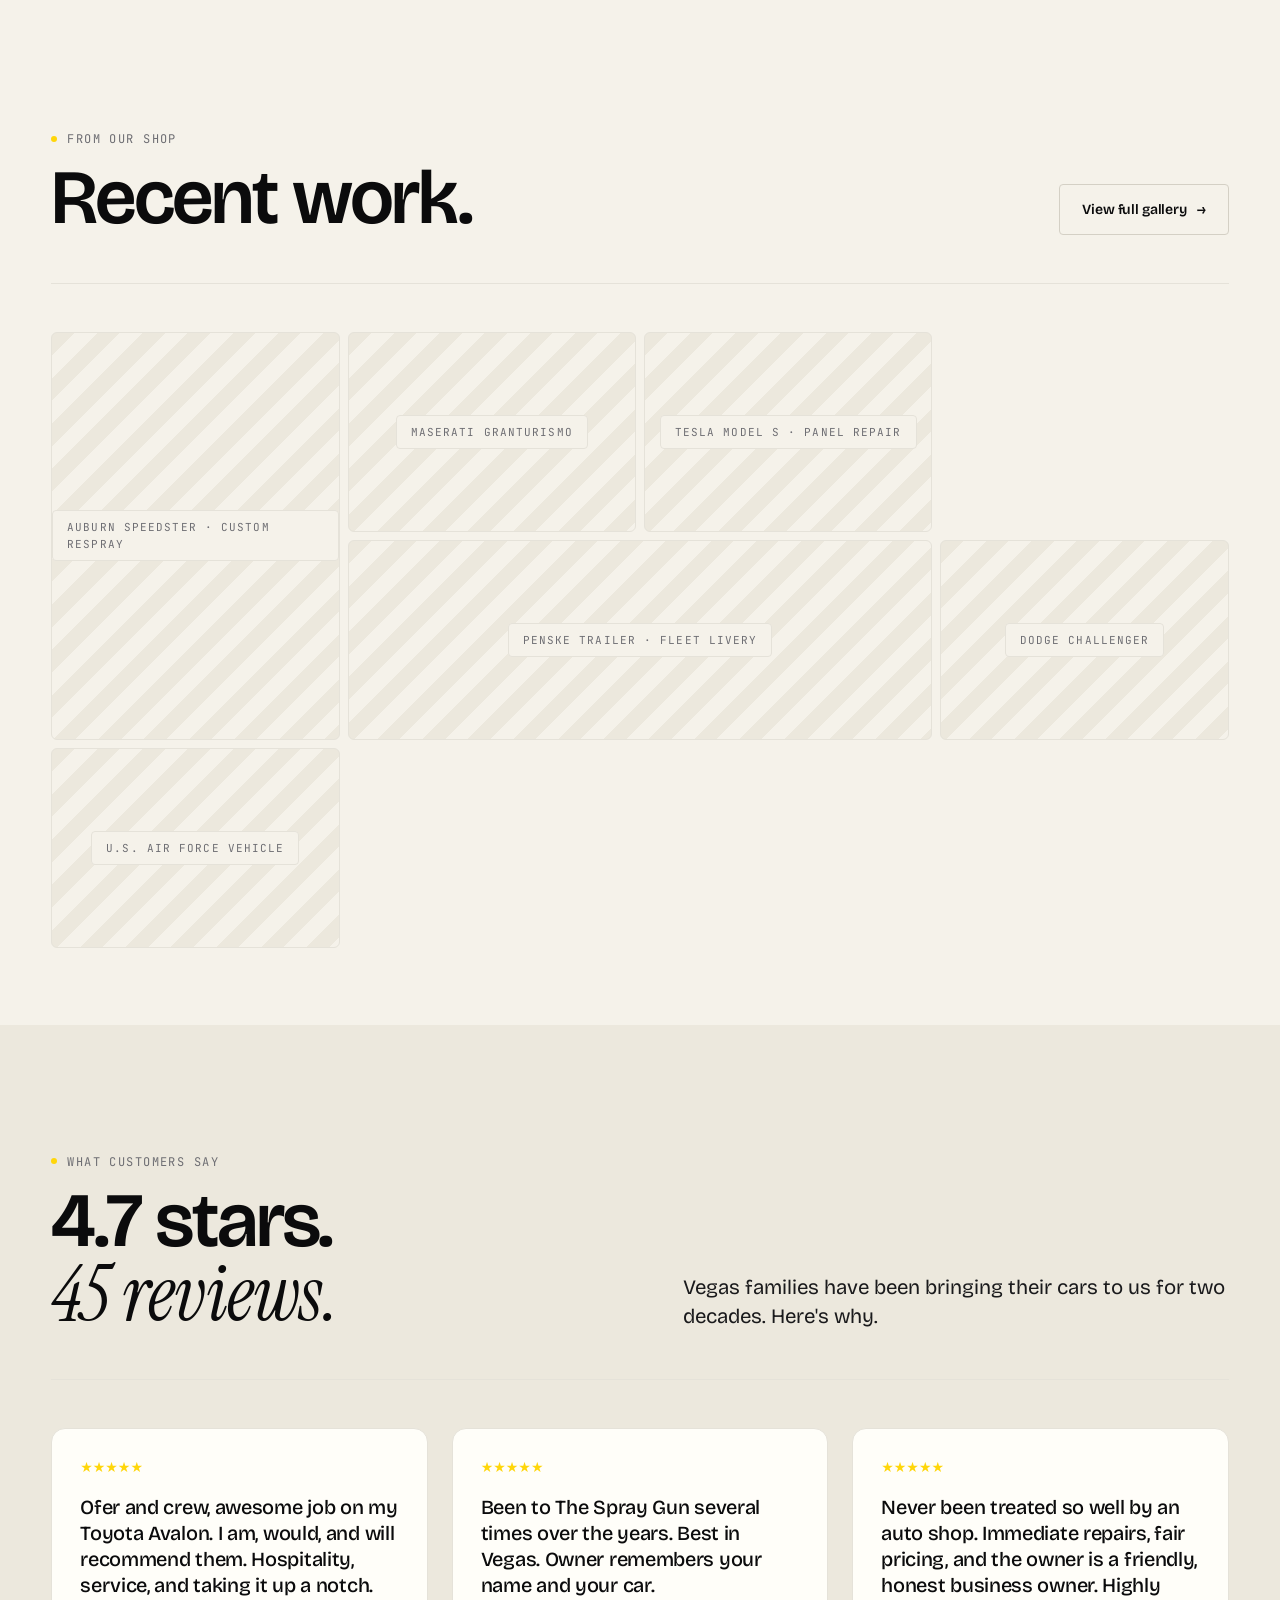
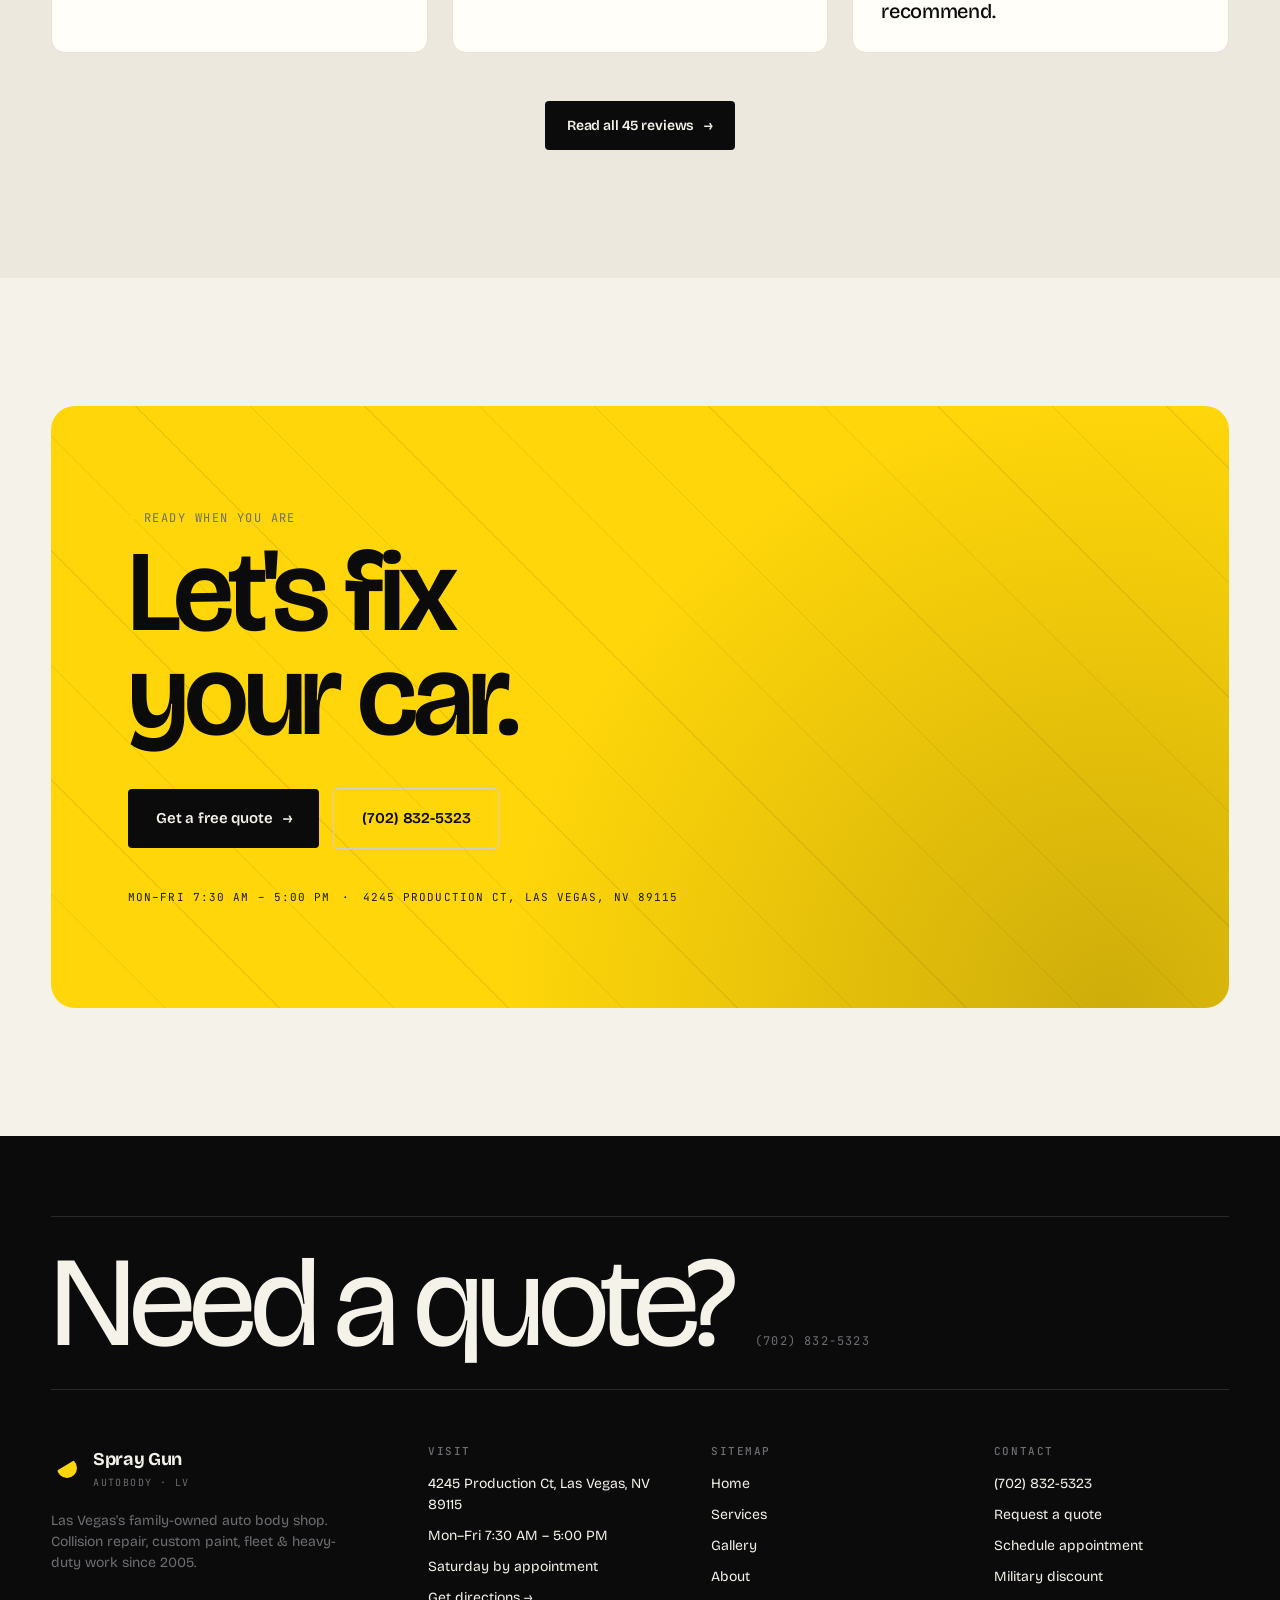
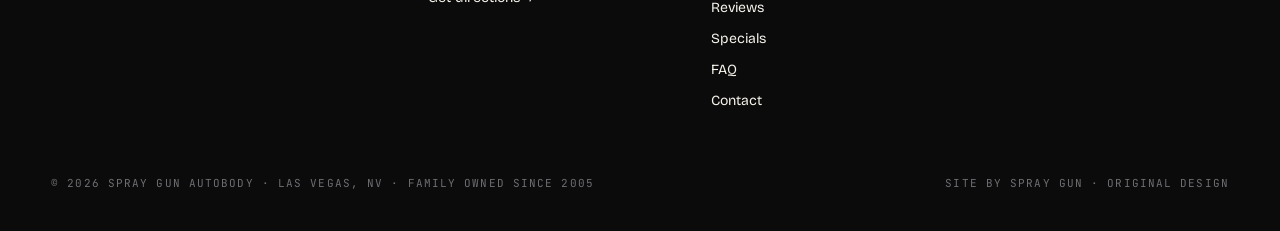
==== commit 481554cb: "Update index.html" ====
--- a/index.html
+++ b/index.html
@@ -3,7 +3,7 @@
 <head>
 <meta charset="utf-8" />
 <meta name="viewport" content="width=device-width,initial-scale=1" />
-<title>Spray Gun Autobody — Las Vegas Auto Body, Collision Repair &amp; Custom Paint</title>
+<title>Spray Gun Autobody</title>
 <meta name="description" content="Las Vegas's family-owned auto body shop since 2005. Collision repair, custom paint, paintless dent repair, fleet &amp; heavy-duty service. All insurance accepted. Free pickup &amp; delivery. Call (702) 832-5323." />
 <meta name="keywords" content="auto body Las Vegas, Las Vegas autobody, collision repair Las Vegas, car repair Las Vegas, truck repair, paintless dent repair, custom paint, fleet repair, big rig painting, 65 ft spray booth, motorhome paint Las Vegas" />
 <meta name="theme-color" content="#FFD60A" />
@@ -42,7 +42,7 @@
   "openingHoursSpecification": [
     { "@type": "OpeningHoursSpecification", "dayOfWeek": ["Monday","Tuesday","Wednesday","Thursday","Friday"], "opens": "07:30", "closes": "17:00" }
   ],
-  "aggregateRating": { "@type": "AggregateRating", "ratingValue": "4.9", "reviewCount": "187" },
+  "aggregateRating": { "@type": "AggregateRating", "ratingValue": "4.7", "reviewCount": "45" },
   "areaServed": "Las Vegas, NV",
   "founder": "Ofer Nurkin",
   "foundingDate": "2005"
@@ -63,7 +63,7 @@
       <div class="eyebrow eyebrow-dot">Las Vegas · est. 2005</div>
       <div class="hero-rating">
         <div class="stars" aria-hidden="true">★★★★★</div>
-        <span>4.9 average · 180+ five-star reviews</span>
+        <span>4.7 average · 45 reviews</span>
       </div>
     </div>
 
@@ -114,7 +114,7 @@
         Now booking this week
       </div>
       <div class="hero-tag-2">
-        ★ 4.9/5 on Google
+        ★ 4.7/5 on Yelp
       </div>
     </div>
 
@@ -279,28 +279,6 @@
       <span class="flt">Yellow</span>
       <span class="flt-d">●</span>
       <span class="flt">Worldwide</span>
-      <span class="flt-d">●</span>
-      <!-- repeat -->
-      <span class="flt">UPS</span>
-      <span class="flt-d">●</span>
-      <span class="flt">FedEx</span>
-      <span class="flt-d">●</span>
-      <span class="flt">Pepsi</span>
-      <span class="flt-d">●</span>
-      <span class="flt">Coca-Cola</span>
-      <span class="flt-d">●</span>
-      <span class="flt">Penske</span>
-      <span class="flt-d">●</span>
-      <span class="flt">Budget</span>
-      <span class="flt-d">●</span>
-      <span class="flt">Budweiser</span>
-      <span class="flt-d">●</span>
-      <span class="flt">Nellis AFB</span>
-      <span class="flt-d">●</span>
-      <span class="flt">Yellow</span>
-      <span class="flt-d">●</span>
-      <span class="flt">Worldwide</span>
-      <span class="flt-d">●</span>
     </div>
   </div>
 </section>
@@ -350,6 +328,30 @@
 </section>
 
 <!-- ============================================================
+     GALLERY preview
+     ============================================================ -->
+<section class="section-sm" data-screen-label="01 Home — Gallery preview">
+  <div class="wrap">
+    <div class="sec-head">
+      <div>
+        <div class="eyebrow eyebrow-dot">From our shop</div>
+        <h2 class="h-1" style="margin-top:14px;">Recent work.</h2>
+      </div>
+      <a href="gallery.html" class="btn btn-ghost">View full gallery <span class="arrow">→</span></a>
+    </div>
+
+    <div class="gallery-strip">
+      <div class="gs-item gs-tall ph" data-label="Auburn Speedster · custom respray"></div>
+      <div class="gs-item ph" data-label="Maserati Granturismo"></div>
+      <div class="gs-item ph" data-label="Tesla Model S · panel repair"></div>
+      <div class="gs-item gs-wide ph" data-label="Penske trailer · fleet livery"></div>
+      <div class="gs-item ph" data-label="Dodge Challenger"></div>
+      <div class="gs-item ph" data-label="U.S. Air Force vehicle"></div>
+    </div>
+  </div>
+</section>
+
+<!-- ============================================================
      REVIEWS
      ============================================================ -->
 <section class="section" style="background:var(--paper-2);" data-screen-label="01 Home — Reviews">
@@ -357,7 +359,7 @@
     <div class="sec-head">
       <div>
         <div class="eyebrow eyebrow-dot">What customers say</div>
-        <h2 class="h-1" style="margin-top:14px;">4.9 stars.<br /><span class="italic-serif">180+ reviews.</span></h2>
+        <h2 class="h-1" style="margin-top:14px;">4.7 stars.<br /><span class="italic-serif">45 reviews.</span></h2>
       </div>
       <p class="lead" style="max-width:42ch;">
         Vegas families have been bringing their cars to us for two decades. Here's why.
@@ -368,22 +370,45 @@
       <article class="review">
         <div class="stars">★★★★★</div>
         <p class="review-q">Ofer and crew, awesome job on my Toyota Avalon. I am, would, and will recommend them. Hospitality, service, and taking it up a notch.</p>
-        <footer><strong>Doug C.</strong><span>Google · Verified</span></footer>
       </article>
       <article class="review">
         <div class="stars">★★★★★</div>
         <p class="review-q">Been to The Spray Gun several times over the years. Best in Vegas. Owner remembers your name and your car.</p>
-        <footer><strong>Pauly S.</strong><span>Google · Verified</span></footer>
       </article>
       <article class="review">
         <div class="stars">★★★★★</div>
         <p class="review-q">Never been treated so well by an auto shop. Immediate repairs, fair pricing, and the owner is a friendly, honest business owner. Highly recommend.</p>
-        <footer><strong>Alexes F.</strong><span>Google · Verified</span></footer>
       </article>
     </div>
 
     <div class="center" style="margin-top:48px;">
-      <a href="reviews.html" class="btn btn-ink">Read all 180+ reviews <span class="arrow">→</span></a>
+      <a href="https://www.yelp.com/biz/the-spray-gun-auto-body-las-vegas#reviews" class="btn btn-ink" target="_blank" rel="noopener">Read all 45 reviews <span class="arrow">→</span></a>
+    </div>
+  </div>
+</section>
+
+<!-- ============================================================
+     CTA
+     ============================================================ -->
+<section class="section" data-screen-label="01 Home — CTA">
+  <div class="wrap">
+    <div class="cta-block">
+      <div class="cta-bg" aria-hidden="true"></div>
+      <div class="cta-inner">
+        <div class="eyebrow eyebrow-dot">Ready when you are</div>
+        <h2 class="h-display" style="margin-top:14px;">
+          Let's fix<br />your car.
+        </h2>
+        <div class="row" style="margin-top:40px; gap:14px;">
+          <a href="contact.html#quote" class="btn btn-ink btn-lg">Get a free quote <span class="arrow">→</span></a>
+          <a href="tel:7028325323" class="btn btn-ghost btn-lg">(702) 832-5323</a>
+        </div>
+        <div class="cta-meta">
+          <span>Mon–Fri 7:30 AM – 5:00 PM</span>
+          <span>·</span>
+          <span>4245 Production Ct, Las Vegas, NV 89115</span>
+        </div>
+      </div>
     </div>
   </div>
 </section>
@@ -788,8 +813,9 @@
   display: flex;
   gap: 56px;
   align-items: center;
-  width: max-content;
-  animation: scroll 60s linear infinite;
+  justify-content: center;
+  flex-wrap: wrap;
+  width: 100%;
 }
 .flt {
   font-family: var(--display);
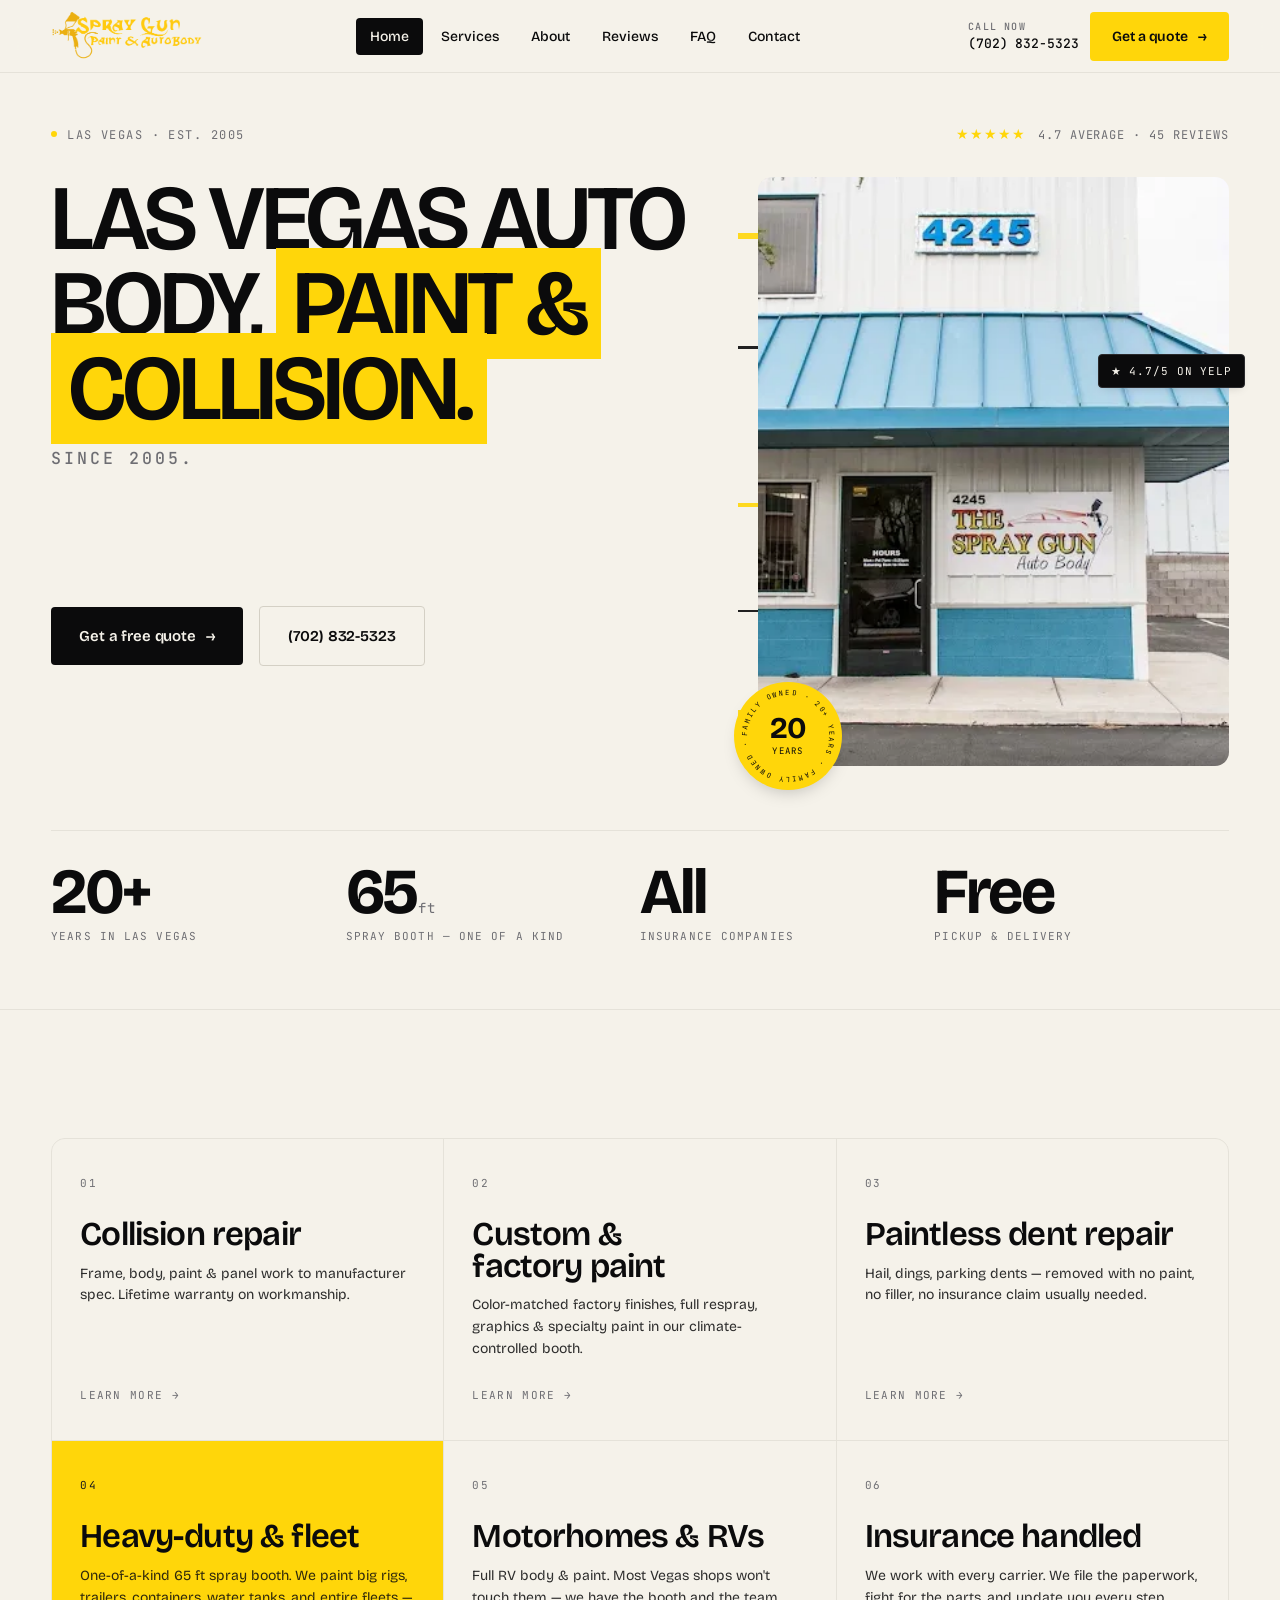
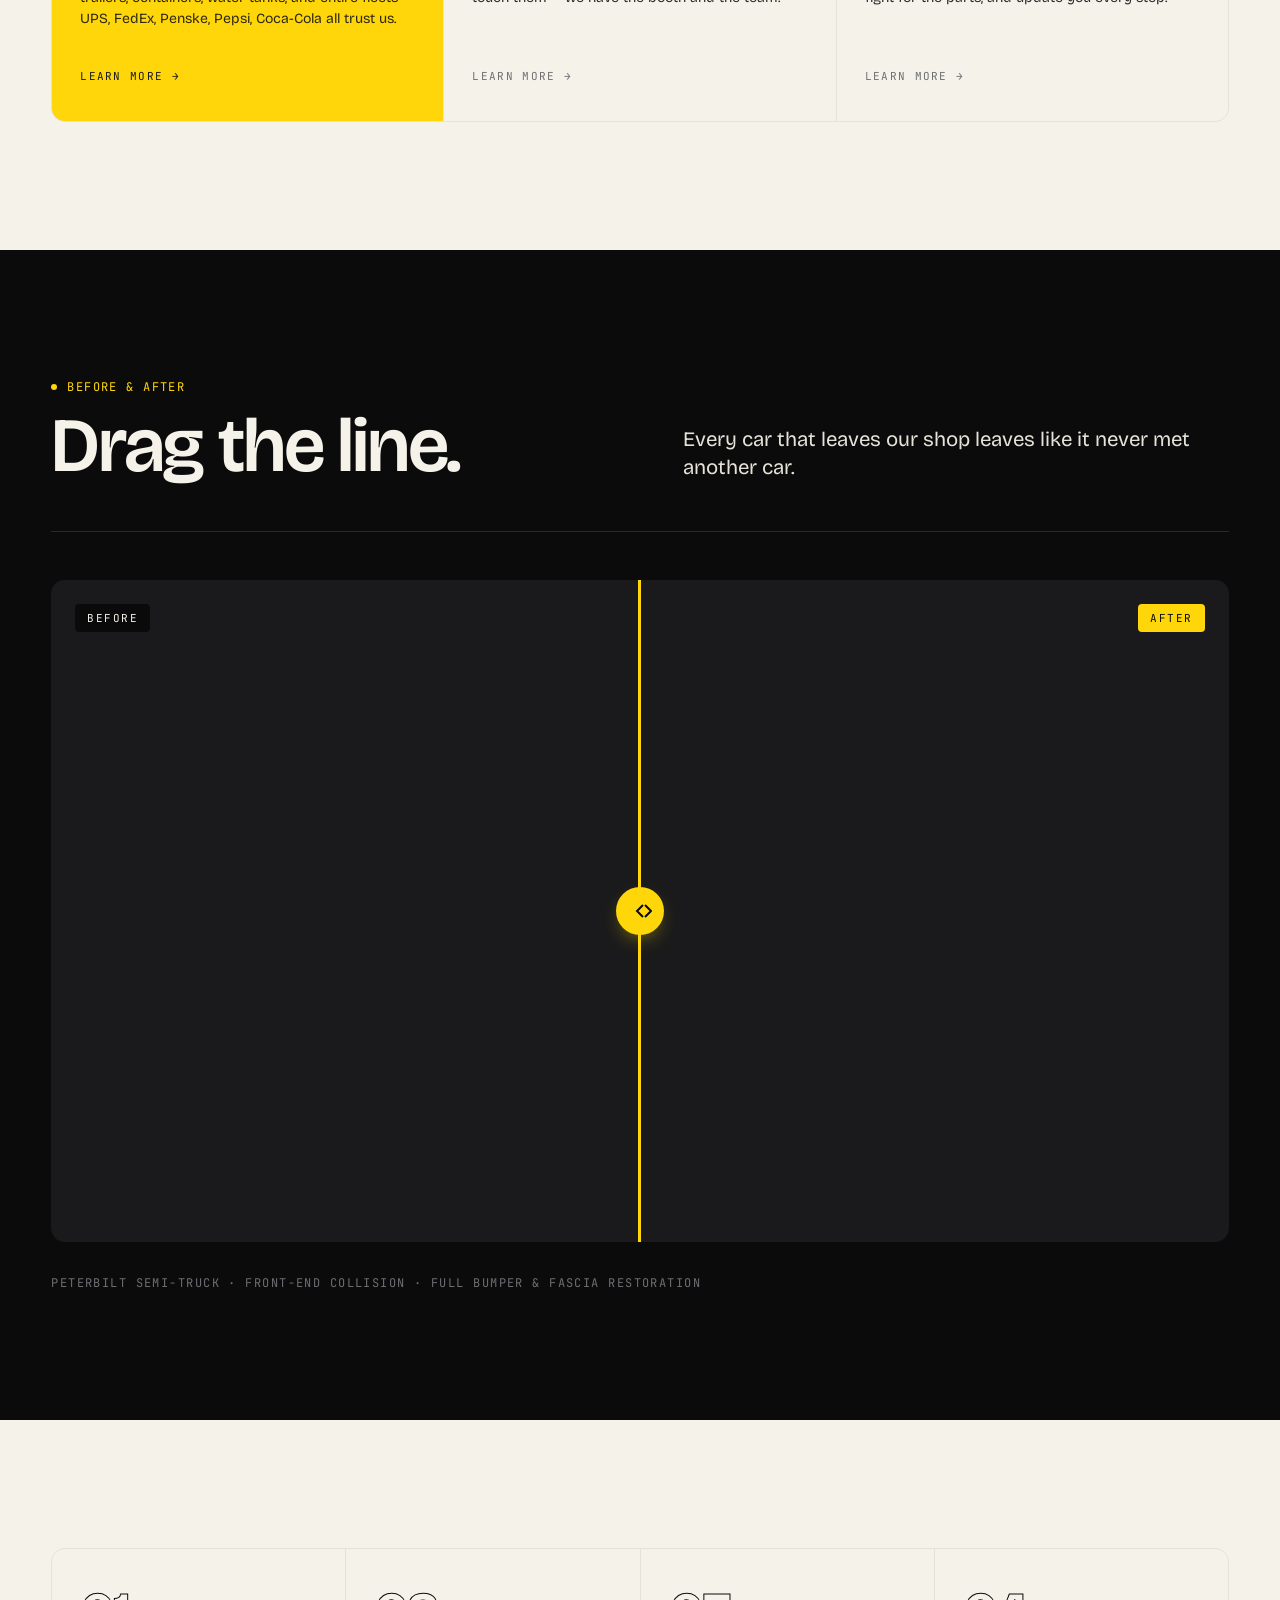
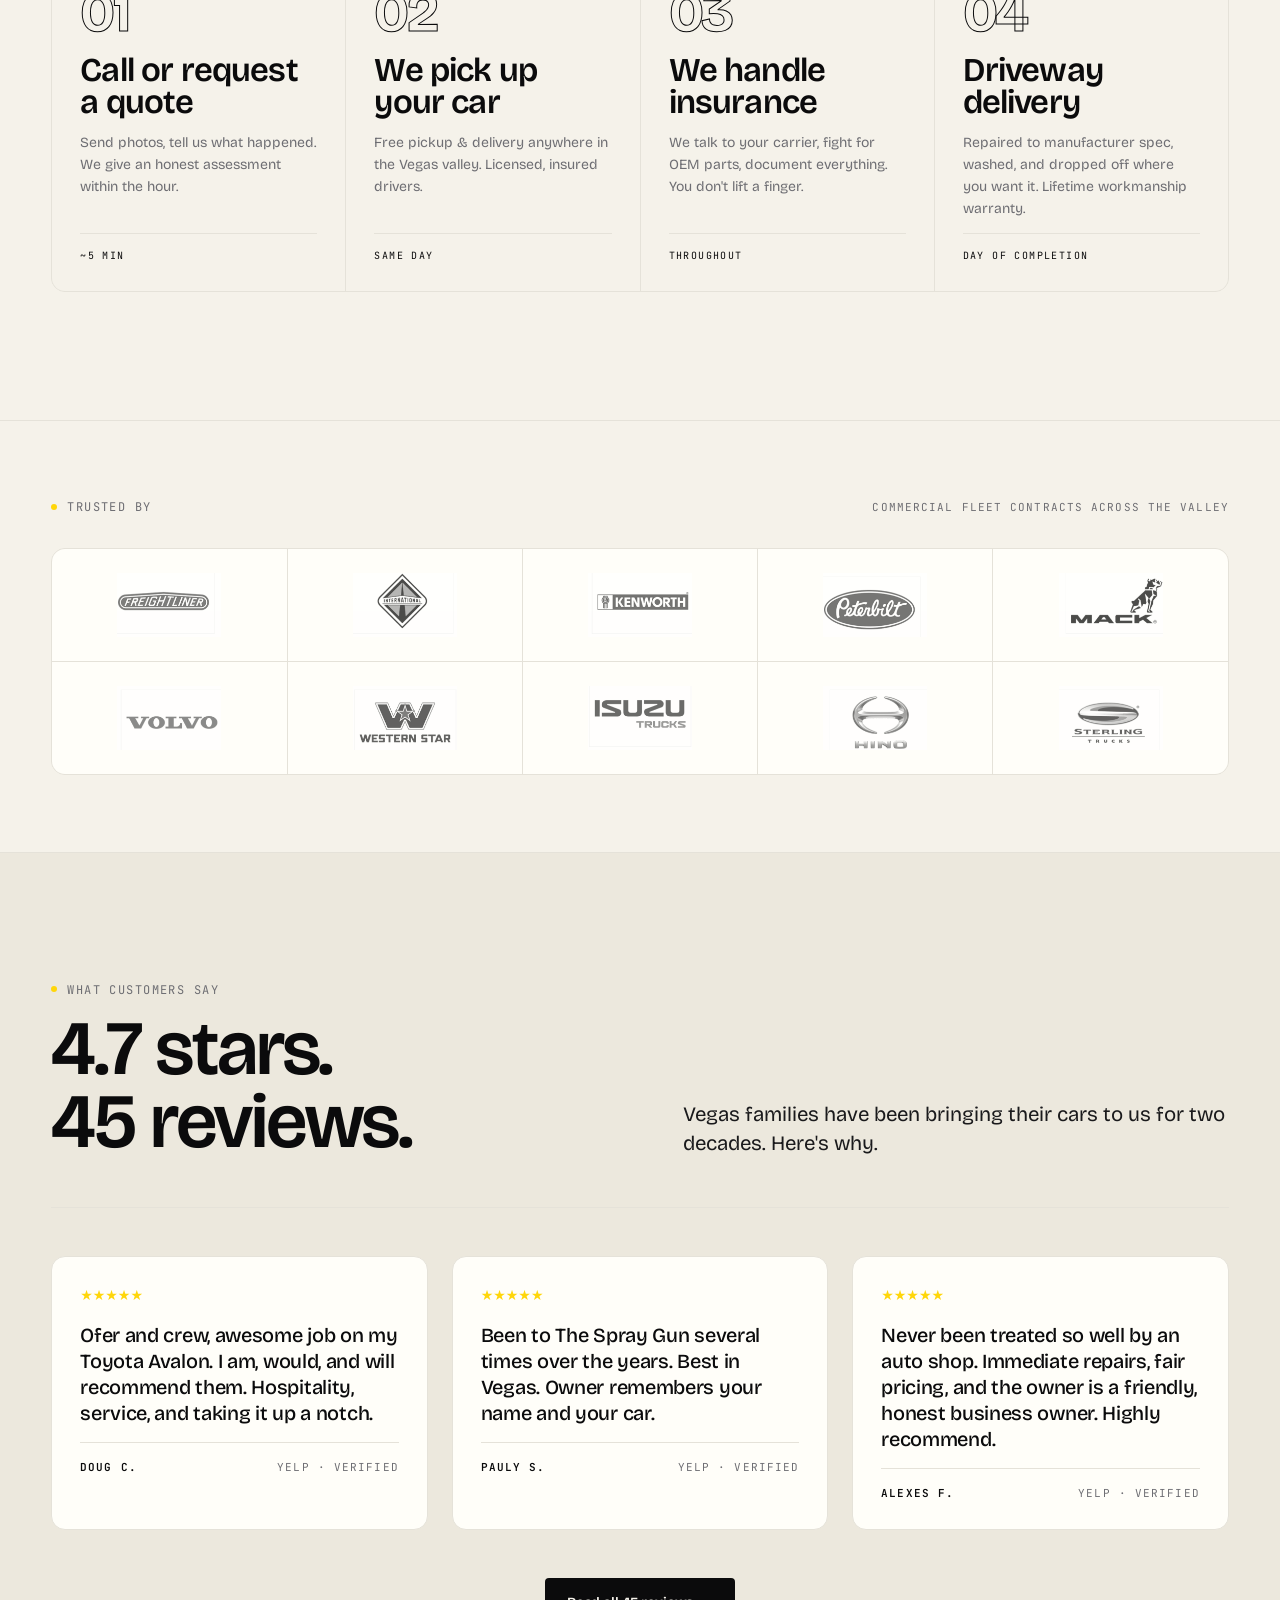
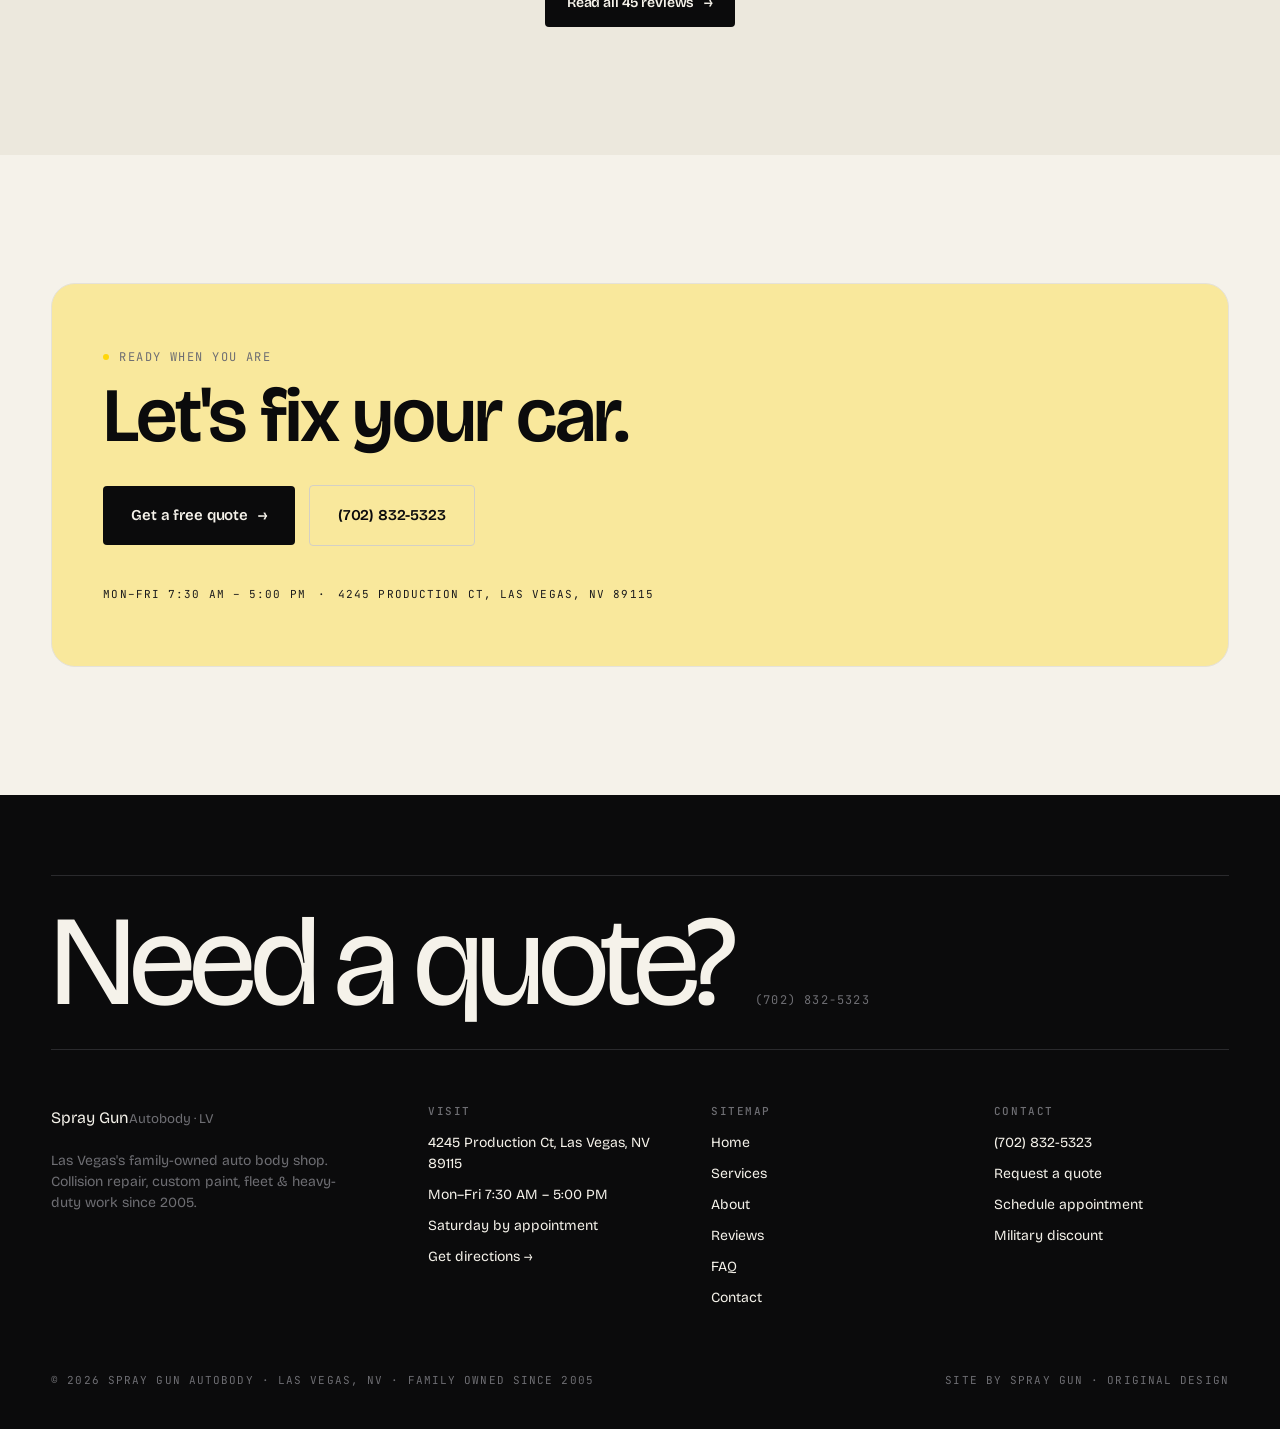
==== commit cf79e7a5: "imported" ====
--- a/index.html
+++ b/index.html
@@ -3,7 +3,7 @@
 <head>
 <meta charset="utf-8" />
 <meta name="viewport" content="width=device-width,initial-scale=1" />
-<title>Spray Gun Autobody</title>
+<title>Spray Gun Autobody — Las Vegas Auto Body, Collision Repair &amp; Custom Paint</title>
 <meta name="description" content="Las Vegas's family-owned auto body shop since 2005. Collision repair, custom paint, paintless dent repair, fleet &amp; heavy-duty service. All insurance accepted. Free pickup &amp; delivery. Call (702) 832-5323." />
 <meta name="keywords" content="auto body Las Vegas, Las Vegas autobody, collision repair Las Vegas, car repair Las Vegas, truck repair, paintless dent repair, custom paint, fleet repair, big rig painting, 65 ft spray booth, motorhome paint Las Vegas" />
 <meta name="theme-color" content="#FFD60A" />
@@ -77,22 +77,18 @@
     </h1>
 
     <div class="hero-side">
-      <p class="lead">
-        Family-owned, manufacturer-spec collision repair, custom paint, and fleet service.
-        We handle the insurance. We pick up your car. You drive away like nothing happened.
-      </p>
-      <div class="row" style="margin-top:24px;">
+      <div class="row" style="margin-top:8px;">
         <a href="contact.html#quote" class="btn btn-ink btn-lg">Get a free quote <span class="arrow">→</span></a>
         <a href="tel:7028325323" class="btn btn-ghost btn-lg">(702) 832-5323</a>
       </div>
     </div>
 
-    <!-- Stage with placeholder hero image + animated paint stripes -->
+    <!-- Hero stage — drop shop.png into project root to activate -->
     <div class="hero-stage">
       <div class="hero-stripes" aria-hidden="true">
         <span></span><span></span><span></span><span></span><span></span>
       </div>
-      <div class="hero-img ph" data-label="Hero photo · finished paint job"></div>
+      <div class="hero-img" style="background: url('shop.webp') center/cover no-repeat, var(--ink-2);"></div>
       <div class="hero-badge">
         <div class="hero-badge-spin" aria-hidden="true">
           <svg viewBox="0 0 200 200" width="100%" height="100%">
@@ -109,16 +105,12 @@
           <small>years</small>
         </div>
       </div>
-      <div class="hero-tag-1">
-        <span class="dot"></span>
-        Now booking this week
-      </div>
       <div class="hero-tag-2">
         ★ 4.7/5 on Yelp
       </div>
     </div>
 
-    <!-- Big ticker number row -->
+    <!-- Stats ticker -->
     <div class="hero-ticker">
       <div class="tk-item">
         <div class="tk-n">20+</div>
@@ -145,15 +137,6 @@
      ============================================================ -->
 <section class="section" id="services-preview" data-screen-label="01 Home — Services">
   <div class="wrap">
-    <div class="sec-head">
-      <div>
-        <div class="eyebrow eyebrow-dot">What we do</div>
-        <h2 class="h-1" style="margin-top:14px;">Every panel.<br /><span class="italic-serif">Every</span> vehicle.</h2>
-      </div>
-      <p class="lead" style="max-width:42ch;">
-        From a parking-lot ding to a 65-foot semi-trailer respray. Spray Gun does it all under one roof — and we do it to manufacturer's standards.
-      </p>
-    </div>
 
     <div class="svc-grid">
       <a href="services.html#collision" class="svc-card svc-1">
@@ -219,14 +202,14 @@
         <h2 class="h-1" style="margin-top:14px;color:var(--paper);">Drag the line.</h2>
       </div>
       <p class="lead" style="max-width:42ch;color:var(--line);">
-        Every car that leaves our shop leaves like it never met another car. Try it — slide left to right.
+        Every car that leaves our shop leaves like it never met another car.
       </p>
     </div>
 
     <div class="ba" id="ba">
-      <div class="ba-after ph" data-label="After · factory finish restored"></div>
+      <div class="ba-after" style="background: url('peterbilt_after.jpg') center/cover no-repeat;"></div>
       <div class="ba-before" id="ba-before">
-        <div class="ph dark" data-label="Before · accident damage"></div>
+        <div id="ba-before-img" style="position:absolute;top:0;left:0;height:100%;background:url('peterbilt_before.jpg') center/cover no-repeat;"></div>
       </div>
       <button class="ba-handle" id="ba-handle" aria-label="Drag to compare">
         <span class="ba-line"></span>
@@ -241,44 +224,8 @@
       <div class="ba-label ba-label-after">After</div>
     </div>
 
-    <div class="row" style="margin-top:32px; justify-content:space-between;">
-      <span class="eyebrow" style="color:var(--mute);">2018 Dodge Challenger · front-end collision · 4 days turnaround</span>
-      <a href="gallery.html" class="btn btn-yellow">See full gallery <span class="arrow">→</span></a>
-    </div>
-  </div>
-</section>
-
-<!-- ============================================================
-     FLEET CLIENTS marquee
-     ============================================================ -->
-<section class="section-sm" data-screen-label="01 Home — Fleet">
-  <div class="wrap">
-    <div class="row" style="justify-content:space-between; margin-bottom:32px;">
-      <div class="eyebrow eyebrow-dot">Trusted by Vegas's biggest fleets</div>
-      <a href="services.html#heavyduty" class="muted" style="font-size:13px;">Heavy-duty &amp; commercial →</a>
-    </div>
-  </div>
-  <div class="fleet-marquee" aria-hidden="true">
-    <div class="fleet-track">
-      <span class="flt">UPS</span>
-      <span class="flt-d">●</span>
-      <span class="flt">FedEx</span>
-      <span class="flt-d">●</span>
-      <span class="flt">Pepsi</span>
-      <span class="flt-d">●</span>
-      <span class="flt">Coca-Cola</span>
-      <span class="flt-d">●</span>
-      <span class="flt">Penske</span>
-      <span class="flt-d">●</span>
-      <span class="flt">Budget</span>
-      <span class="flt-d">●</span>
-      <span class="flt">Budweiser</span>
-      <span class="flt-d">●</span>
-      <span class="flt">Nellis AFB</span>
-      <span class="flt-d">●</span>
-      <span class="flt">Yellow</span>
-      <span class="flt-d">●</span>
-      <span class="flt">Worldwide</span>
+    <div class="row" style="margin-top:32px;">
+      <span class="eyebrow" style="color:var(--mute);">Peterbilt semi-truck · front-end collision · full bumper &amp; fascia restoration</span>
     </div>
   </div>
 </section>
@@ -288,16 +235,6 @@
      ============================================================ -->
 <section class="section" data-screen-label="01 Home — Process">
   <div class="wrap">
-    <div class="sec-head">
-      <div>
-        <div class="eyebrow eyebrow-dot">How it works</div>
-        <h2 class="h-1" style="margin-top:14px;">Four steps. Stress-free.</h2>
-      </div>
-      <p class="lead" style="max-width:42ch;">
-        Most shops make you do half the work. We do all of it — including arguing with your insurance.
-      </p>
-    </div>
-
     <ol class="process">
       <li class="step">
         <span class="step-n">01</span>
@@ -328,25 +265,25 @@
 </section>
 
 <!-- ============================================================
-     GALLERY preview
+     BRANDS
      ============================================================ -->
-<section class="section-sm" data-screen-label="01 Home — Gallery preview">
+<section class="section-sm" style="border-top:1px solid var(--line);border-bottom:1px solid var(--line);" data-screen-label="01 Home — Brands">
   <div class="wrap">
-    <div class="sec-head">
-      <div>
-        <div class="eyebrow eyebrow-dot">From our shop</div>
-        <h2 class="h-1" style="margin-top:14px;">Recent work.</h2>
-      </div>
-      <a href="gallery.html" class="btn btn-ghost">View full gallery <span class="arrow">→</span></a>
-    </div>
-
-    <div class="gallery-strip">
-      <div class="gs-item gs-tall ph" data-label="Auburn Speedster · custom respray"></div>
-      <div class="gs-item ph" data-label="Maserati Granturismo"></div>
-      <div class="gs-item ph" data-label="Tesla Model S · panel repair"></div>
-      <div class="gs-item gs-wide ph" data-label="Penske trailer · fleet livery"></div>
-      <div class="gs-item ph" data-label="Dodge Challenger"></div>
-      <div class="gs-item ph" data-label="U.S. Air Force vehicle"></div>
+    <div class="brands-head">
+      <div class="eyebrow eyebrow-dot">Trusted by</div>
+      <p class="brands-sub">Commercial fleet contracts across the valley</p>
+    </div>
+    <div class="brands-grid">
+      <div class="brand"><img src="logos/freightliner.png" alt="Freightliner" /></div>
+      <div class="brand"><img src="logos/international.png" alt="International" /></div>
+      <div class="brand"><img src="logos/kenworth.png" alt="Kenworth" /></div>
+      <div class="brand"><img src="logos/peterbilt.png" alt="Peterbilt" /></div>
+      <div class="brand"><img src="logos/mack.png" alt="Mack" /></div>
+      <div class="brand"><img src="logos/volvo.png" alt="Volvo" /></div>
+      <div class="brand"><img src="logos/western-star.png" alt="Western Star" /></div>
+      <div class="brand"><img src="logos/isuzu.png" alt="Isuzu" /></div>
+      <div class="brand"><img src="logos/hino.png" alt="Hino" /></div>
+      <div class="brand"><img src="logos/sterling.png" alt="Sterling" /></div>
     </div>
   </div>
 </section>
@@ -370,19 +307,22 @@
       <article class="review">
         <div class="stars">★★★★★</div>
         <p class="review-q">Ofer and crew, awesome job on my Toyota Avalon. I am, would, and will recommend them. Hospitality, service, and taking it up a notch.</p>
+        <footer><strong>Doug C.</strong><span>Yelp · Verified</span></footer>
       </article>
       <article class="review">
         <div class="stars">★★★★★</div>
         <p class="review-q">Been to The Spray Gun several times over the years. Best in Vegas. Owner remembers your name and your car.</p>
+        <footer><strong>Pauly S.</strong><span>Yelp · Verified</span></footer>
       </article>
       <article class="review">
         <div class="stars">★★★★★</div>
         <p class="review-q">Never been treated so well by an auto shop. Immediate repairs, fair pricing, and the owner is a friendly, honest business owner. Highly recommend.</p>
+        <footer><strong>Alexes F.</strong><span>Yelp · Verified</span></footer>
       </article>
     </div>
 
     <div class="center" style="margin-top:48px;">
-      <a href="https://www.yelp.com/biz/the-spray-gun-auto-body-las-vegas#reviews" class="btn btn-ink" target="_blank" rel="noopener">Read all 45 reviews <span class="arrow">→</span></a>
+      <a href="reviews.html" class="btn btn-ink">Read all 45 reviews <span class="arrow">→</span></a>
     </div>
   </div>
 </section>
@@ -393,13 +333,12 @@
 <section class="section" data-screen-label="01 Home — CTA">
   <div class="wrap">
     <div class="cta-block">
-      <div class="cta-bg" aria-hidden="true"></div>
       <div class="cta-inner">
         <div class="eyebrow eyebrow-dot">Ready when you are</div>
-        <h2 class="h-display" style="margin-top:14px;">
-          Let's fix<br />your car.
+        <h2 class="h-1" style="margin-top:14px;">
+          Let's fix your car.
         </h2>
-        <div class="row" style="margin-top:40px; gap:14px;">
+        <div class="row" style="margin-top:32px; gap:14px;">
           <a href="contact.html#quote" class="btn btn-ink btn-lg">Get a free quote <span class="arrow">→</span></a>
           <a href="tel:7028325323" class="btn btn-ghost btn-lg">(702) 832-5323</a>
         </div>
@@ -438,8 +377,15 @@
     window.addEventListener("mousemove", (e) => drag && set(e.clientX));
     window.addEventListener("touchmove", (e) => drag && e.touches[0] && set(e.touches[0].clientX), { passive: true });
     wrap.addEventListener("click", (e) => set(e.clientX));
-    // init at 50%
     set(wrap.getBoundingClientRect().left + wrap.getBoundingClientRect().width / 2);
+
+    // Keep before-image always as wide as the full BA container
+    const beforeImg = document.getElementById('ba-before-img');
+    function syncWidth() {
+      if (beforeImg && wrap) beforeImg.style.width = wrap.offsetWidth + 'px';
+    }
+    syncWidth();
+    window.addEventListener('resize', syncWidth);
   })();
 </script>
 
@@ -457,7 +403,6 @@
 .hero-grid {
   display: grid;
   grid-template-columns: 1fr;
-  grid-template-rows: auto auto auto;
   gap: 32px 48px;
   align-items: start;
 }
@@ -490,9 +435,7 @@
 @media (min-width: 981px) {
   .hero-h { grid-column: 1 / 2; }
 }
-.hero-line {
-  display: inline;
-}
+.hero-line { display: inline; }
 .hero-mark {
   background: var(--yellow);
   color: var(--ink);
@@ -512,14 +455,13 @@
   text-transform: uppercase;
 }
 .hero-side {
-  margin-top: 8px;
   max-width: 580px;
 }
 @media (min-width: 981px) {
   .hero-side { grid-column: 1 / 2; }
 }
 
-/* hero stage with image and animated stripes */
+/* hero stage */
 .hero-stage {
   position: relative;
   aspect-ratio: 4 / 3;
@@ -568,16 +510,12 @@
 
 .hero-badge {
   position: absolute;
-  bottom: -24px;
-  left: -24px;
-  width: 108px;
-  height: 108px;
+  bottom: -24px; left: -24px;
+  width: 108px; height: 108px;
   z-index: 3;
   background: var(--yellow);
   border-radius: 50%;
-  display: flex;
-  align-items: center;
-  justify-content: center;
+  display: flex; align-items: center; justify-content: center;
   box-shadow: 0 8px 18px -8px rgba(0,0,0,0.25);
 }
 .hero-badge-spin {
@@ -586,48 +524,29 @@
   color: var(--ink);
 }
 .hero-badge-inner {
-  display: flex;
-  flex-direction: column;
-  align-items: center;
-  z-index: 2;
+  display: flex; flex-direction: column; align-items: center; z-index: 2;
 }
 .hero-badge-inner span {
-  font-family: var(--display);
-  font-size: 30px;
-  font-weight: 700;
-  letter-spacing: -0.04em;
-  line-height: 1;
+  font-family: var(--display); font-size: 30px; font-weight: 700;
+  letter-spacing: -0.04em; line-height: 1;
 }
 .hero-badge-inner small {
-  font-family: var(--mono);
-  font-size: 9px;
-  letter-spacing: 0.14em;
-  text-transform: uppercase;
-  margin-top: 2px;
-}
-
+  font-family: var(--mono); font-size: 9px; letter-spacing: 0.14em;
+  text-transform: uppercase; margin-top: 2px;
+}
 .hero-tag-1, .hero-tag-2 {
-  position: absolute;
-  z-index: 3;
-  background: var(--white);
-  border: 1px solid var(--line);
-  border-radius: 4px;
-  padding: 8px 12px;
-  font-family: var(--mono);
-  font-size: 11px;
-  letter-spacing: 0.08em;
-  text-transform: uppercase;
-  display: inline-flex;
-  align-items: center;
-  gap: 8px;
+  position: absolute; z-index: 3;
+  background: var(--white); border: 1px solid var(--line);
+  border-radius: 4px; padding: 8px 12px;
+  font-family: var(--mono); font-size: 11px;
+  letter-spacing: 0.08em; text-transform: uppercase;
+  display: inline-flex; align-items: center; gap: 8px;
   box-shadow: 0 4px 10px -4px rgba(0,0,0,0.15);
 }
 .hero-tag-1 { top: 24px; right: -12px; }
 .hero-tag-1 .dot {
-  width: 8px; height: 8px;
-  background: var(--green);
-  border-radius: 50%;
-  display: inline-block;
+  width: 8px; height: 8px; background: var(--green);
+  border-radius: 50%; display: inline-block;
   animation: pulse 1.6s ease-in-out infinite;
 }
 .hero-tag-2 { top: 30%; right: -16px; background: var(--ink); color: var(--paper); border-color: var(--ink-3); }
@@ -653,22 +572,16 @@
   line-height: 0.9;
 }
 .tk-n small {
-  font-family: var(--mono);
-  font-size: 14px;
-  font-weight: 400;
-  color: var(--mute);
-  letter-spacing: 0.02em;
-  margin-left: 2px;
+  font-family: var(--mono); font-size: 14px;
+  font-weight: 400; color: var(--mute);
+  letter-spacing: 0.02em; margin-left: 2px;
 }
 .tk-l {
-  font-family: var(--mono);
-  font-size: 11px;
-  letter-spacing: 0.1em;
-  text-transform: uppercase;
-  color: var(--mute);
-}
-
-/* SECTION HEAD ------------------------------------------------------ */
+  font-family: var(--mono); font-size: 11px;
+  letter-spacing: 0.1em; text-transform: uppercase; color: var(--mute);
+}
+
+/* SECTION HEAD */
 .sec-head {
   display: flex;
   align-items: end;
@@ -680,7 +593,7 @@
   flex-wrap: wrap;
 }
 
-/* SERVICES GRID --------------------------------------------------- */
+/* SERVICES GRID */
 .svc-grid {
   display: grid;
   grid-template-columns: repeat(3, 1fr);
@@ -695,47 +608,33 @@
 .svc-card {
   background: var(--paper);
   padding: 36px 28px;
-  display: flex;
-  flex-direction: column;
-  gap: 28px;
+  display: flex; flex-direction: column; gap: 28px;
   min-height: 280px;
   transition: background 0.3s, color 0.3s;
   position: relative;
 }
-.svc-card:hover {
-  background: var(--ink);
-  color: var(--paper);
-}
+.svc-card:hover { background: var(--ink); color: var(--paper); }
 .svc-card:hover .svc-num,
 .svc-card:hover .svc-cta { color: var(--yellow); }
 .svc-num {
-  font-family: var(--mono);
-  font-size: 11px;
-  letter-spacing: 0.12em;
-  color: var(--mute);
-  transition: color 0.3s;
+  font-family: var(--mono); font-size: 11px;
+  letter-spacing: 0.12em; color: var(--mute); transition: color 0.3s;
 }
 .svc-body p { margin-top: 12px; font-size: 14px; line-height: 1.55; color: inherit; opacity: 0.85; }
 .svc-cta {
-  font-family: var(--mono);
-  font-size: 11px;
-  letter-spacing: 0.12em;
-  text-transform: uppercase;
-  color: var(--mute);
-  margin-top: auto;
+  font-family: var(--mono); font-size: 11px; letter-spacing: 0.12em;
+  text-transform: uppercase; color: var(--mute); margin-top: auto;
   transition: color 0.3s, transform 0.3s;
 }
 .svc-card:hover .svc-cta { transform: translateX(4px); }
-.svc-feature {
-  background: var(--yellow);
-}
+.svc-feature { background: var(--yellow); }
 .svc-feature .svc-num { color: var(--ink-2); }
 .svc-feature .svc-cta { color: var(--ink-2); }
 .svc-feature:hover { background: var(--ink); }
 .svc-feature:hover .svc-num,
 .svc-feature:hover .svc-cta { color: var(--yellow); }
 
-/* BEFORE / AFTER ------------------------------------------------ */
+/* BEFORE / AFTER */
 .ba {
   position: relative;
   aspect-ratio: 16 / 9;
@@ -746,92 +645,86 @@
   background: var(--ink-2);
 }
 .ba-after, .ba-before {
-  position: absolute;
-  top: 0; left: 0;
-  height: 100%;
+  position: absolute; top: 0; left: 0; height: 100%;
 }
 .ba-after { width: 100%; }
-.ba-before {
-  width: 50%;
-  overflow: hidden;
-  border-right: 2px solid var(--yellow);
-}
+.ba-before { width: 50%; overflow: hidden; border-right: 2px solid var(--yellow); }
 .ba-before .ph { width: 100vw; max-width: 1400px; height: 100%; border-radius: 0; border: 0; }
 .ba-handle {
-  position: absolute;
-  top: 0; bottom: 0;
-  left: 50%;
+  position: absolute; top: 0; bottom: 0; left: 50%;
   transform: translateX(-50%);
-  width: 48px;
-  cursor: ew-resize;
+  width: 48px; cursor: ew-resize;
+  display: flex; align-items: center; justify-content: center; z-index: 4;
+}
+.ba-line {
+  position: absolute; top: 0; bottom: 0; left: 50%;
+  transform: translateX(-50%); width: 2px; background: var(--yellow);
+}
+.ba-knob {
+  width: 48px; height: 48px; background: var(--yellow); border-radius: 50%;
   display: flex; align-items: center; justify-content: center;
-  z-index: 4;
-}
-.ba-line {
-  position: absolute;
-  top: 0; bottom: 0;
-  left: 50%;
-  transform: translateX(-50%);
-  width: 2px;
-  background: var(--yellow);
-}
-.ba-knob {
-  width: 48px;
-  height: 48px;
-  background: var(--yellow);
-  border-radius: 50%;
-  display: flex; align-items: center; justify-content: center;
-  color: var(--ink);
-  z-index: 5;
+  color: var(--ink); z-index: 5;
   box-shadow: 0 8px 20px -8px rgba(255,214,10,0.6);
 }
 .ba-label {
-  position: absolute;
-  top: 24px;
+  position: absolute; top: 24px;
+  font-family: var(--mono); font-size: 11px;
+  letter-spacing: 0.14em; text-transform: uppercase;
+  padding: 6px 12px; background: rgba(0,0,0,0.6);
+  color: var(--paper); border-radius: 4px; z-index: 3;
+}
+.ba-label-before { left: 24px; }
+.ba-label-after { right: 24px; background: var(--yellow); color: var(--ink); }
+
+/* BRANDS */
+.brands-head {
+  display: flex;
+  align-items: center;
+  justify-content: space-between;
+  margin-bottom: 32px;
+  flex-wrap: wrap;
+  gap: 12px;
+}
+.brands-sub {
   font-family: var(--mono);
   font-size: 11px;
-  letter-spacing: 0.14em;
+  letter-spacing: 0.1em;
   text-transform: uppercase;
-  padding: 6px 12px;
-  background: rgba(0,0,0,0.6);
-  color: var(--paper);
-  border-radius: 4px;
-  z-index: 3;
-}
-.ba-label-before { left: 24px; }
-.ba-label-after { right: 24px; background: var(--yellow); color: var(--ink); }
-
-/* FLEET MARQUEE ------------------------------------------------- */
-.fleet-marquee {
-  border-top: 1px solid var(--line);
-  border-bottom: 1px solid var(--line);
-  padding-block: 32px;
+  color: var(--mute);
+}
+.brands-grid {
+  display: grid;
+  grid-template-columns: repeat(5, 1fr);
+  gap: 1px;
+  background: var(--line);
+  border: 1px solid var(--line);
+  border-radius: var(--radius-lg);
   overflow: hidden;
-  position: relative;
-}
-.fleet-track {
+}
+@media (max-width: 800px) { .brands-grid { grid-template-columns: repeat(3, 1fr); } }
+@media (max-width: 480px) { .brands-grid { grid-template-columns: repeat(2, 1fr); } }
+.brand {
+  background: var(--white);
+  padding: 24px 20px;
   display: flex;
-  gap: 56px;
   align-items: center;
   justify-content: center;
-  flex-wrap: wrap;
-  width: 100%;
-}
-.flt {
-  font-family: var(--display);
-  font-weight: 600;
-  font-size: clamp(28px, 4vw, 44px);
-  letter-spacing: -0.03em;
-  color: var(--ink);
-  opacity: 0.85;
-  white-space: nowrap;
-}
-.flt-d {
-  color: var(--yellow);
-  font-size: 28px;
-}
-
-/* PROCESS ----------------------------------------------------- */
+  min-height: 100px;
+  transition: background 0.25s;
+}
+.brand:hover { background: var(--paper-2); }
+.brand img {
+  max-width: 100%;
+  max-height: 64px;
+  width: auto;
+  object-fit: contain;
+  filter: grayscale(1);
+  opacity: 0.7;
+  transition: filter 0.25s, opacity 0.25s;
+}
+.brand:hover img { filter: grayscale(0); opacity: 1; }
+
+/* PROCESS */
 .process {
   list-style: none;
   display: grid;
@@ -847,109 +740,63 @@
 .step {
   background: var(--paper);
   padding: 36px 28px 28px;
-  display: flex;
-  flex-direction: column;
-  gap: 14px;
+  display: flex; flex-direction: column; gap: 14px;
   min-height: 260px;
 }
 .step-n {
-  font-family: var(--display);
-  font-size: 56px;
-  font-weight: 700;
-  letter-spacing: -0.04em;
-  color: var(--yellow-2);
-  line-height: 1;
-  -webkit-text-stroke: 1px var(--ink);
-  color: transparent;
+  font-family: var(--display); font-size: 56px; font-weight: 700;
+  letter-spacing: -0.04em; line-height: 1;
+  -webkit-text-stroke: 1px var(--ink); color: transparent;
 }
 .step h3 { letter-spacing: -0.025em; }
 .step p { font-size: 14px; line-height: 1.55; color: var(--mute); }
 .step-meta {
   margin-top: auto;
-  font-family: var(--mono);
-  font-size: 10px;
-  letter-spacing: 0.14em;
-  text-transform: uppercase;
-  color: var(--ink);
-  padding-top: 14px;
+  font-family: var(--mono); font-size: 10px;
+  letter-spacing: 0.14em; text-transform: uppercase;
+  color: var(--ink); padding-top: 14px;
   border-top: 1px solid var(--line);
 }
 
-/* GALLERY STRIP --------------------------------------------- */
-.gallery-strip {
-  display: grid;
-  grid-template-columns: repeat(4, 1fr);
-  grid-auto-rows: 200px;
-  gap: 8px;
-}
-@media (max-width: 900px) { .gallery-strip { grid-template-columns: repeat(2, 1fr); } }
-.gs-item {
-  border-radius: var(--radius);
-  transition: transform 0.3s;
-}
-.gs-item:hover { transform: scale(1.01); }
-.gs-tall { grid-row: span 2; }
-.gs-wide { grid-column: span 2; }
-
-/* REVIEWS --------------------------------------------------- */
+/* REVIEWS */
 .reviews {
-  display: grid;
-  grid-template-columns: repeat(3, 1fr);
-  gap: 24px;
+  display: grid; grid-template-columns: repeat(3, 1fr); gap: 24px;
 }
 @media (max-width: 900px) { .reviews { grid-template-columns: 1fr; } }
 .review {
-  background: var(--white);
-  border: 1px solid var(--line);
-  border-radius: var(--radius-lg);
-  padding: 28px;
+  background: var(--white); border: 1px solid var(--line);
+  border-radius: var(--radius-lg); padding: 28px;
   display: flex; flex-direction: column; gap: 16px;
 }
 .review-q {
-  font-family: var(--display);
-  font-size: 20px;
-  line-height: 1.3;
-  letter-spacing: -0.015em;
-  font-weight: 500;
-  text-wrap: pretty;
+  font-family: var(--display); font-size: 20px; line-height: 1.3;
+  letter-spacing: -0.015em; font-weight: 500; text-wrap: pretty;
 }
 .review footer {
   display: flex; align-items: center; justify-content: space-between;
-  font-family: var(--mono);
-  font-size: 11px;
-  letter-spacing: 0.1em;
-  text-transform: uppercase;
-  color: var(--mute);
-  border-top: 1px solid var(--line);
-  padding-top: 16px;
+  font-family: var(--mono); font-size: 11px;
+  letter-spacing: 0.1em; text-transform: uppercase; color: var(--mute);
+  border-top: 1px solid var(--line); padding-top: 16px;
+  background: transparent;
+  padding-block: 16px 0;
+  margin-top: 0;
 }
 .review footer strong { color: var(--ink); font-weight: 600; }
 
-/* CTA BLOCK ------------------------------------------------- */
+/* CTA BLOCK */
 .cta-block {
   position: relative;
-  border-radius: 24px;
-  overflow: hidden;
-  background: var(--yellow);
-  padding: clamp(48px, 8vw, 120px) clamp(32px, 6vw, 80px);
-}
-.cta-bg {
-  position: absolute;
-  inset: 0;
-  background:
-    radial-gradient(circle at 90% 100%, color-mix(in srgb, var(--ink) 20%, transparent) 0%, transparent 50%),
-    repeating-linear-gradient(45deg, transparent 0, transparent 80px, color-mix(in srgb, var(--ink) 8%, transparent) 80px, color-mix(in srgb, var(--ink) 8%, transparent) 81px);
-  pointer-events: none;
+  border-radius: 24px; overflow: hidden;
+  background: color-mix(in srgb, var(--yellow) 35%, var(--paper));
+  border: 1px solid var(--line);
+  padding: clamp(36px, 5vw, 72px) clamp(28px, 4vw, 56px);
 }
 .cta-inner { position: relative; z-index: 2; }
 .cta-meta {
   margin-top: 40px;
   display: flex; gap: 12px; flex-wrap: wrap;
-  font-family: var(--mono);
-  font-size: 11px;
-  letter-spacing: 0.1em;
-  text-transform: uppercase;
-  color: var(--ink-2);
+  font-family: var(--mono); font-size: 11px;
+  letter-spacing: 0.1em; text-transform: uppercase; color: var(--ink-2);
 }
 
 footer { margin-top: 0; }
--- a/assets/styles.css
+++ b/assets/styles.css
@@ -99,10 +99,10 @@
 }
 
 .italic-serif {
-  font-family: "Instrument Serif", "Times New Roman", serif;
-  font-style: italic;
-  font-weight: 400;
-  letter-spacing: -0.01em;
+  font-family: inherit;
+  font-style: normal;
+  font-weight: inherit;
+  letter-spacing: inherit;
 }
 
 /* ============================================================
@@ -141,11 +141,15 @@
 }
 .topstrip-track {
   display: flex;
-  gap: 64px;
   white-space: nowrap;
-  padding-block: 10px;
   animation: scroll 40s linear infinite;
   width: max-content;
+}
+.topstrip-set {
+  display: flex;
+  gap: 64px;
+  padding-block: 10px;
+  padding-right: 64px;
 }
 .topstrip-track span { display: inline-flex; align-items: center; gap: 12px; }
 .topstrip-track .star { color: var(--yellow); }
@@ -175,37 +179,8 @@
   max-width: var(--max);
   margin: 0 auto;
 }
-.logo {
-  font-family: var(--display);
-  font-weight: 700;
-  font-size: 18px;
-  letter-spacing: -0.02em;
-  display: flex; align-items: center; gap: 10px;
-}
-.logo-mark {
-  width: 32px; height: 32px;
-  background: var(--ink);
-  border-radius: 50%;
-  position: relative;
-  overflow: hidden;
-}
-.logo-mark::after {
-  content: "";
-  position: absolute; inset: 6px;
-  background: var(--yellow);
-  border-radius: 50%;
-  clip-path: polygon(0 60%, 100% 0, 100% 100%, 0 100%);
-}
-.logo small {
-  font-family: var(--mono);
-  font-weight: 400;
-  font-size: 10px;
-  letter-spacing: 0.14em;
-  color: var(--mute);
-  text-transform: uppercase;
-  display: block;
-  margin-top: 2px;
-}
+.logo { display: flex; align-items: center; text-decoration: none; }
+.logo-img { height: 48px; width: auto; display: block; }
 
 .nav-links {
   display: flex; gap: 4px;
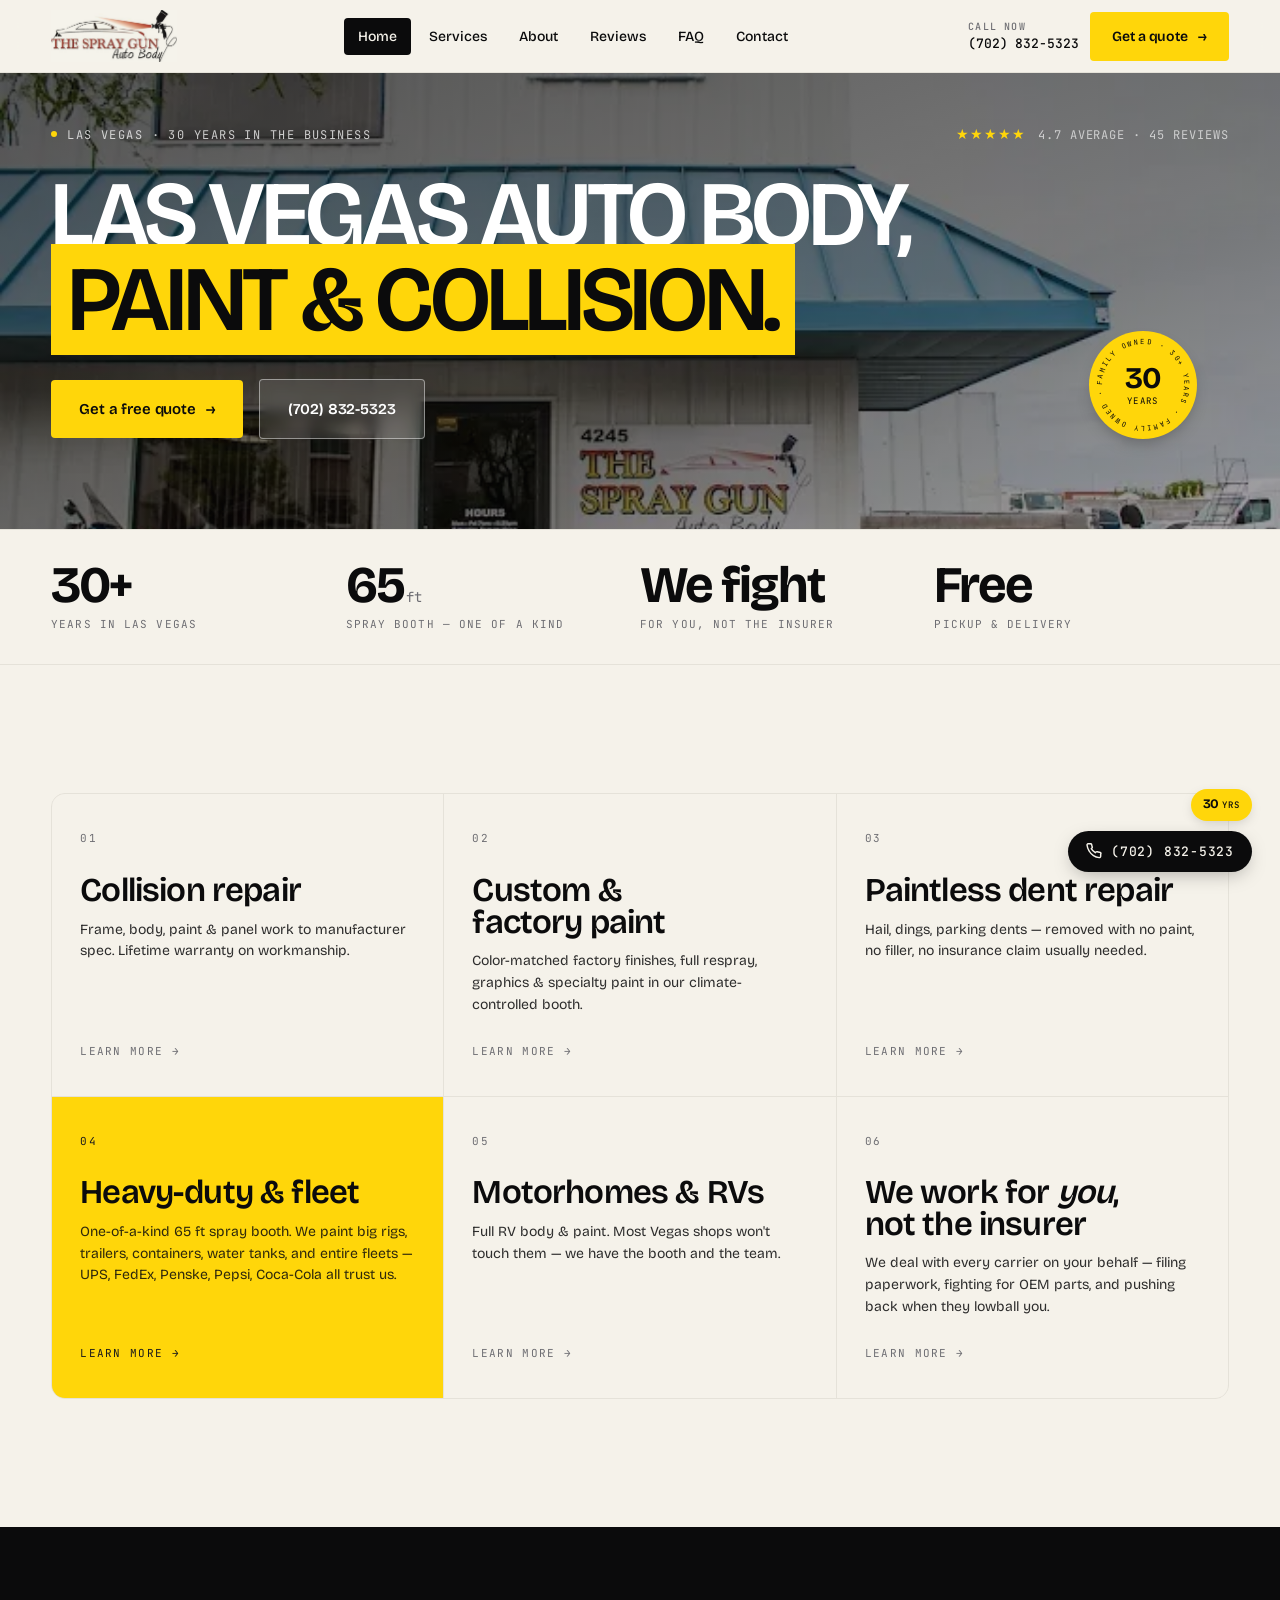
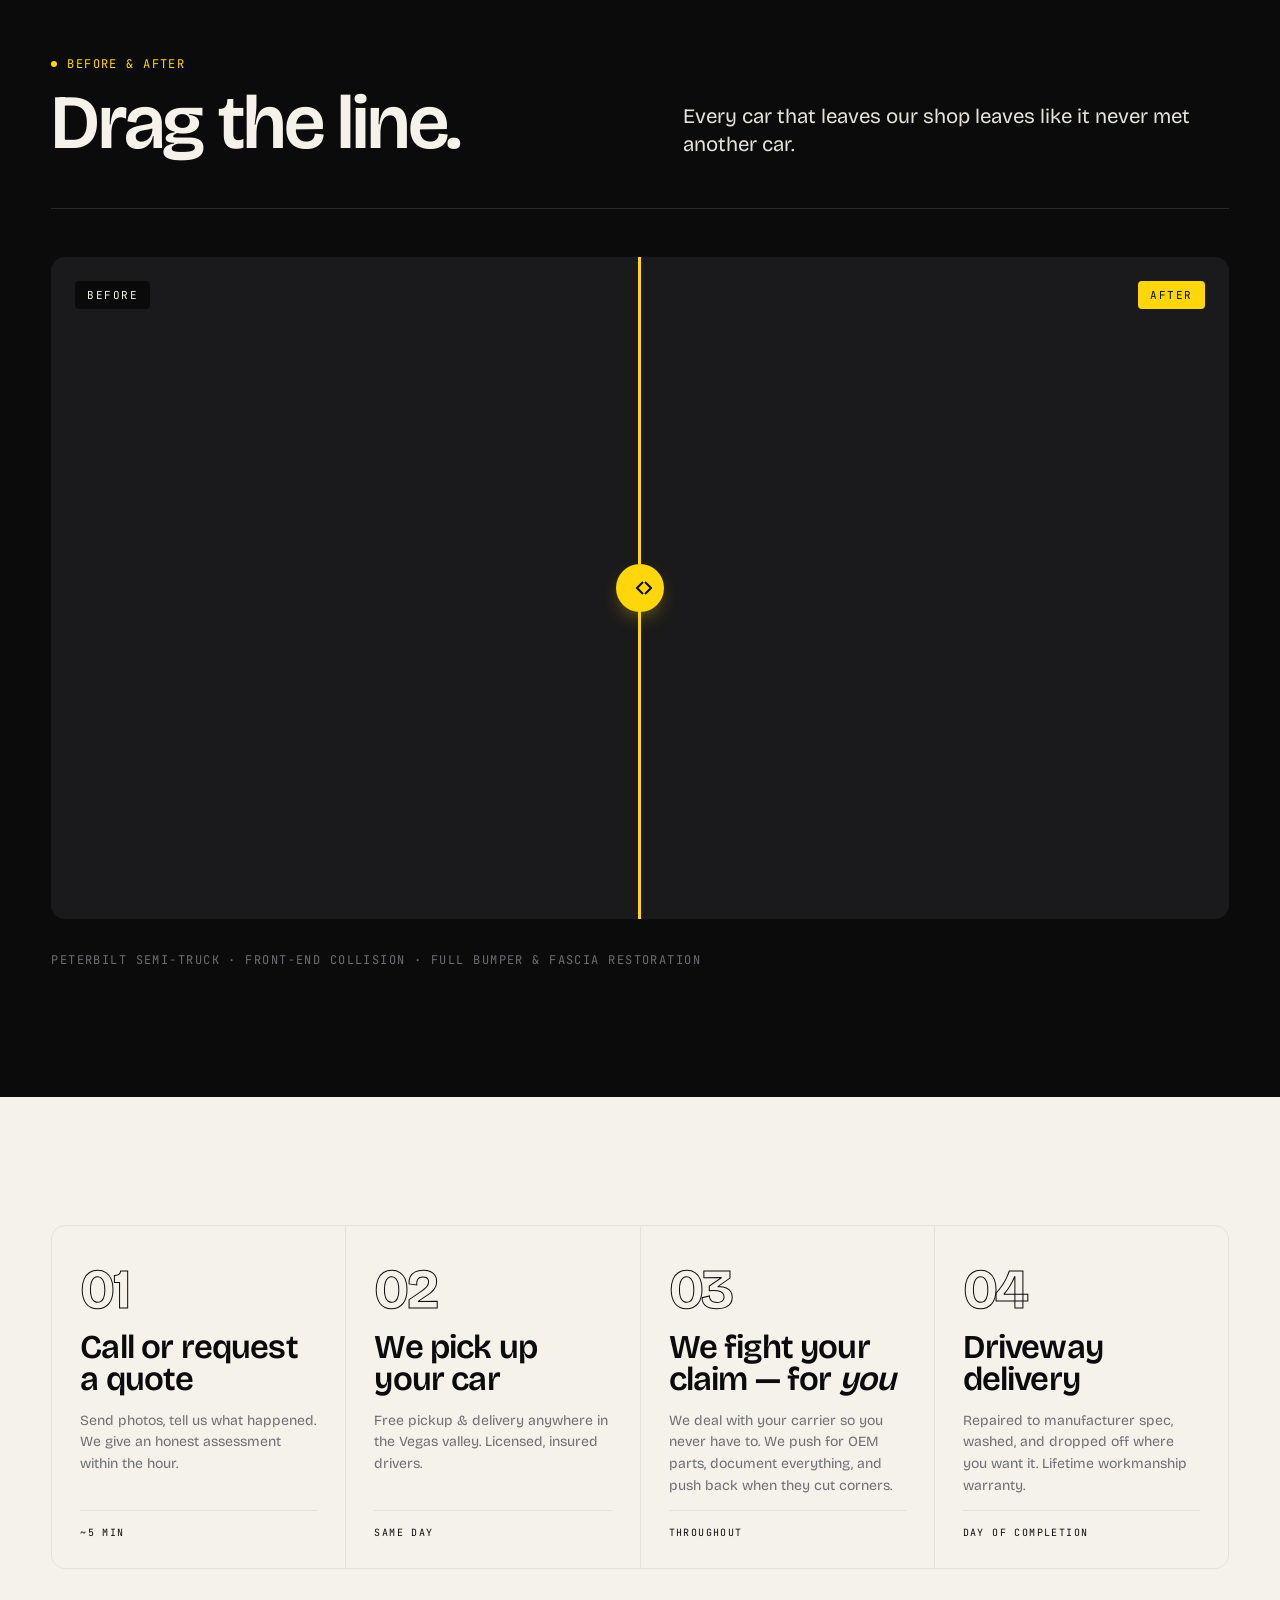
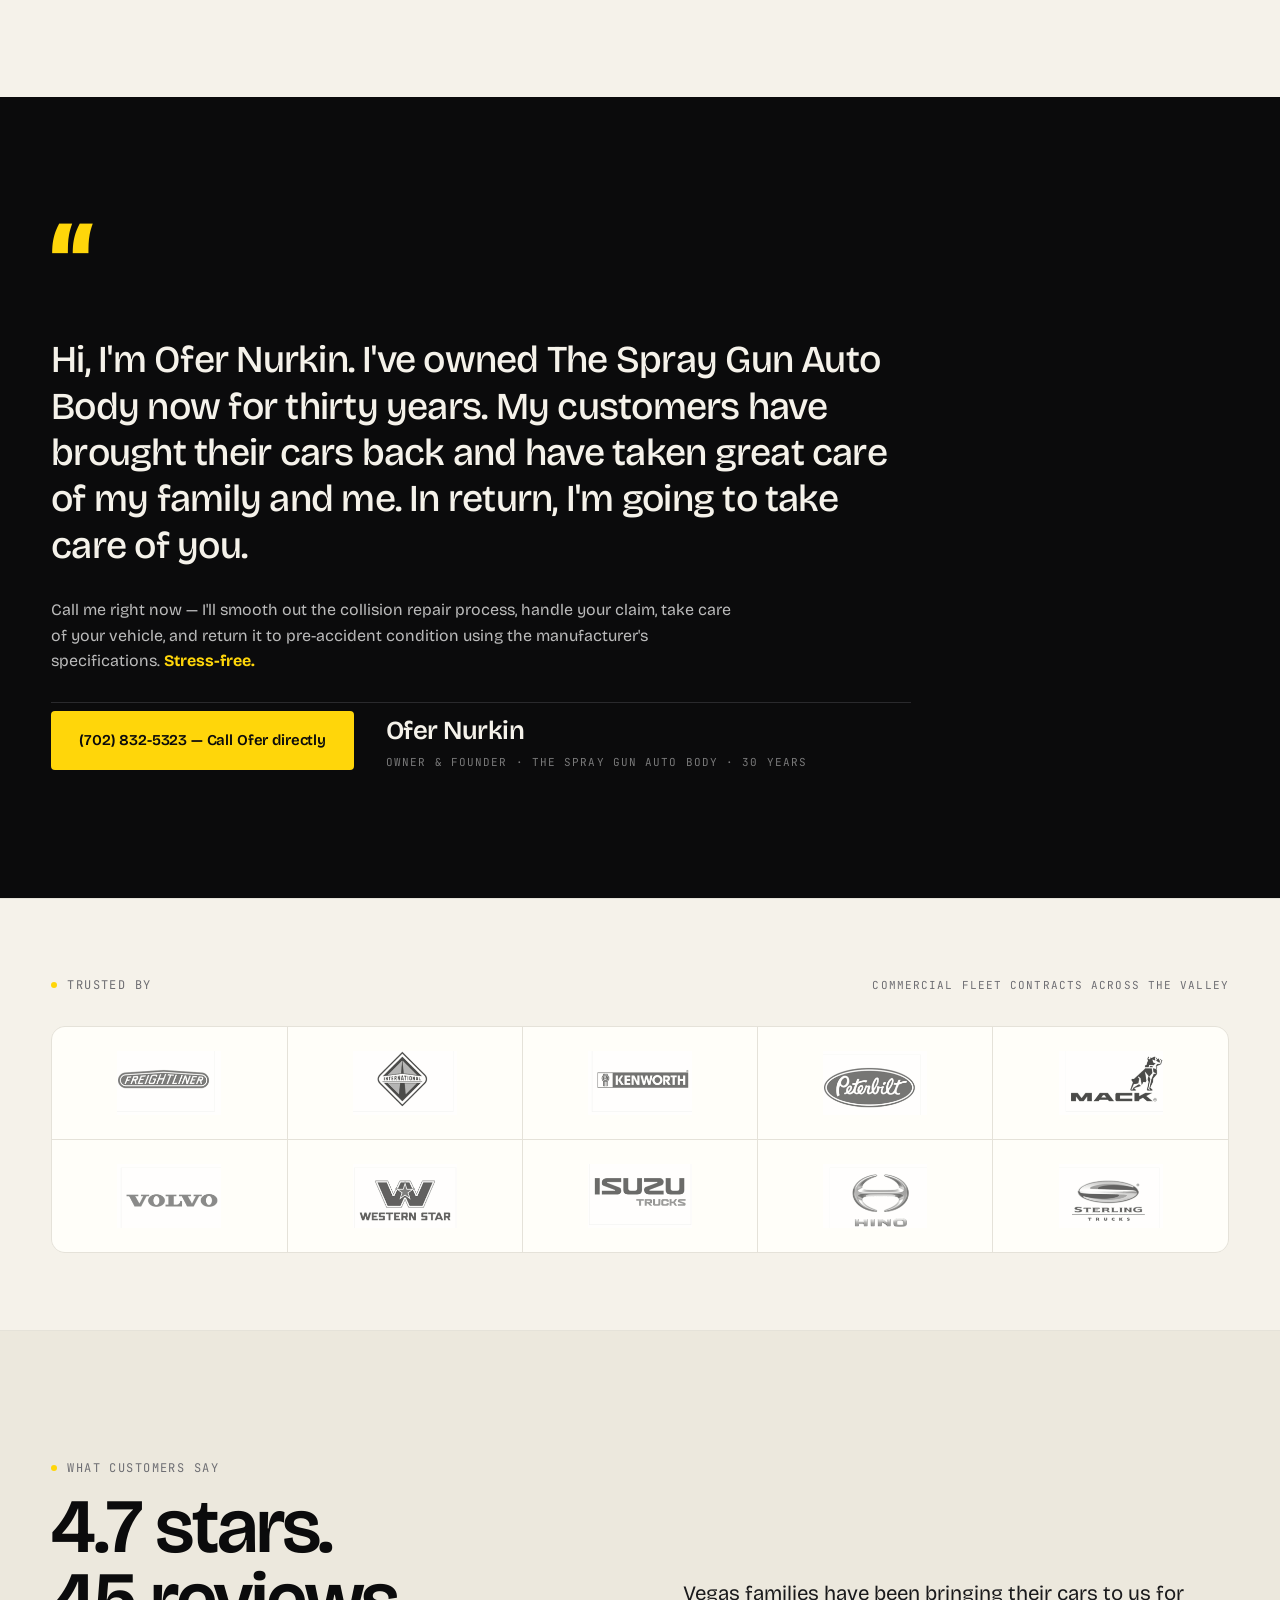
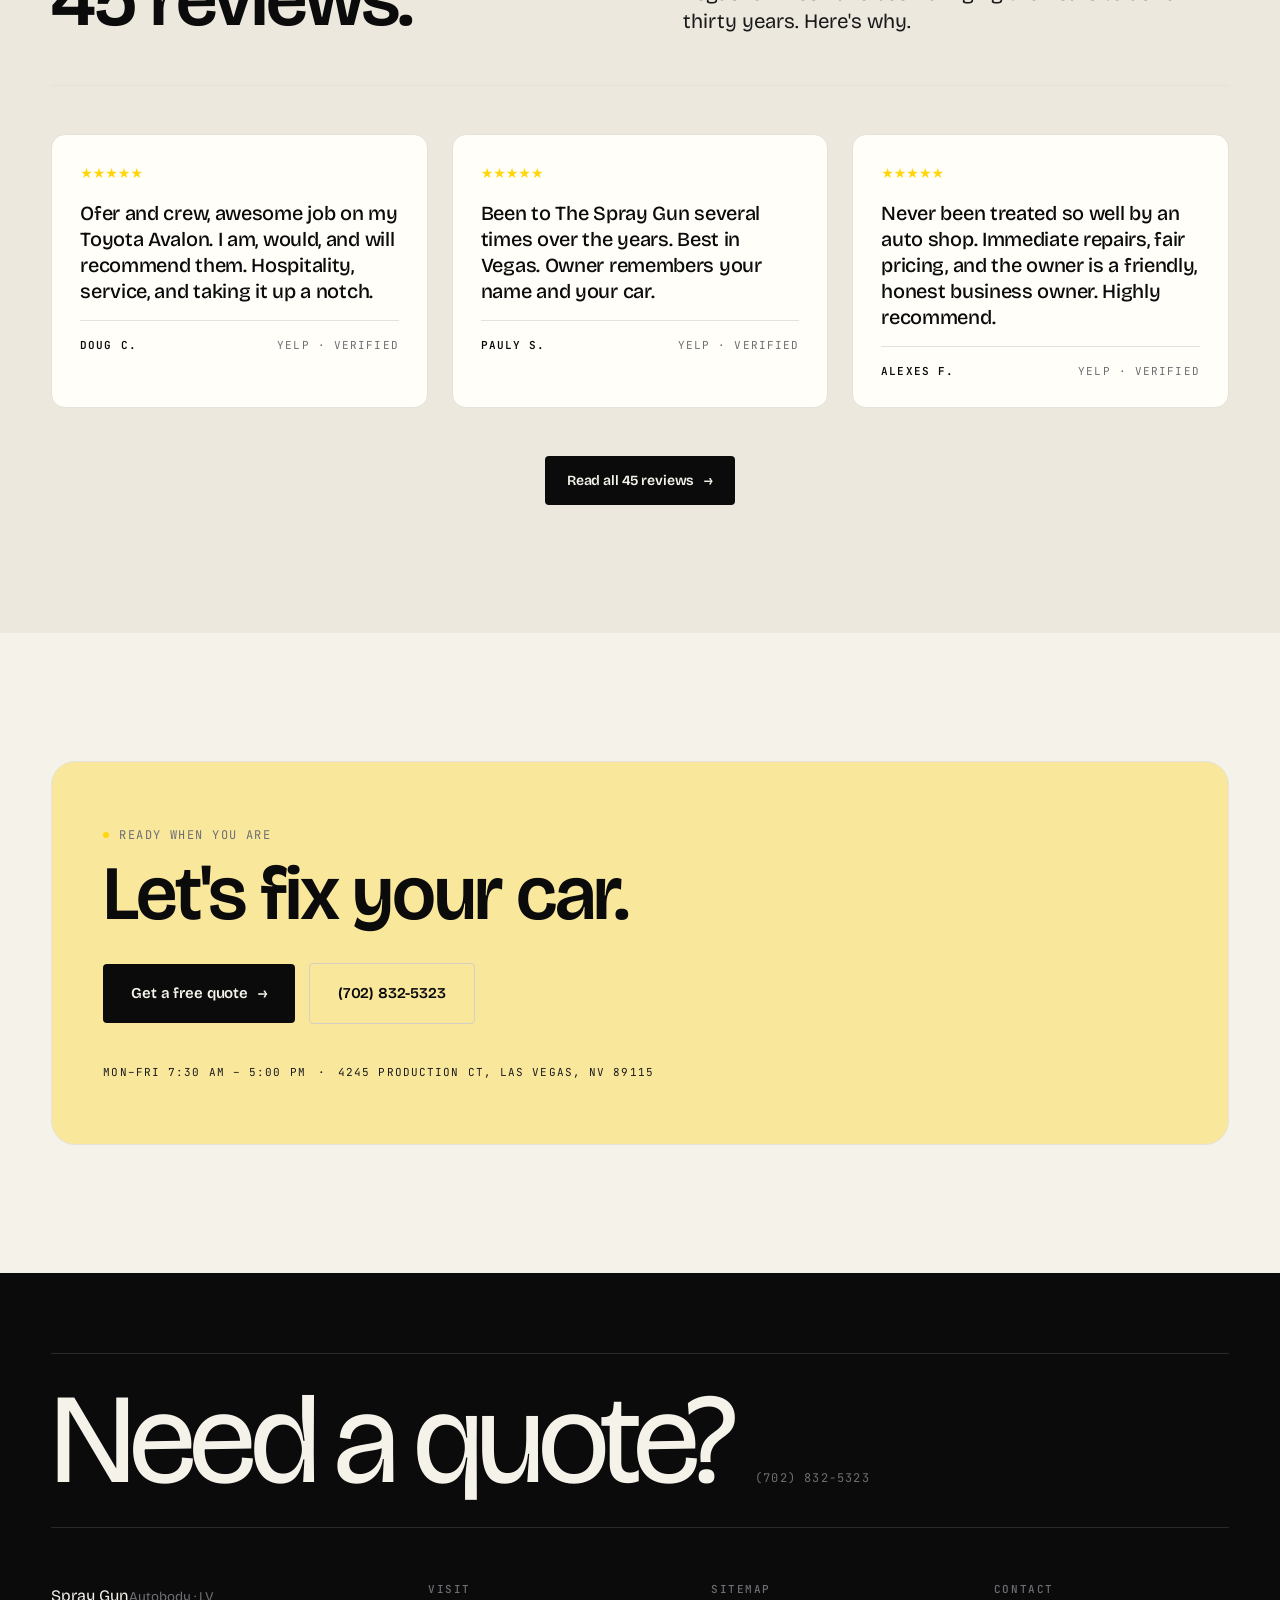
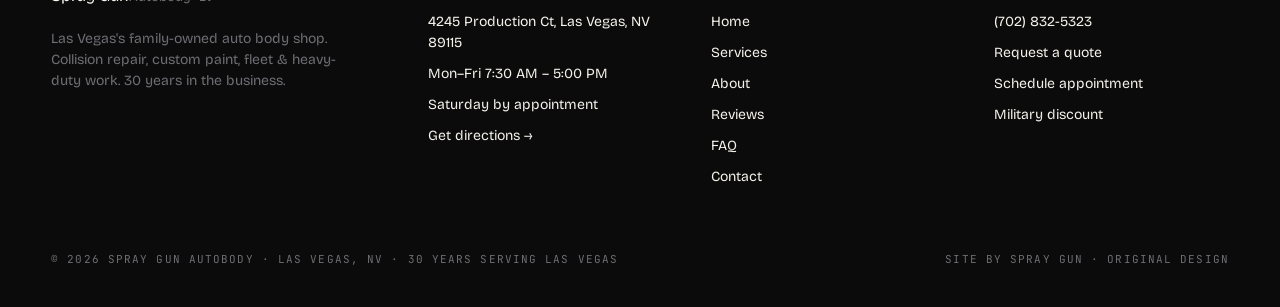
==== commit 8662bb8b: "update1" ====
--- a/index.html
+++ b/index.html
@@ -4,13 +4,13 @@
 <meta charset="utf-8" />
 <meta name="viewport" content="width=device-width,initial-scale=1" />
 <title>Spray Gun Autobody — Las Vegas Auto Body, Collision Repair &amp; Custom Paint</title>
-<meta name="description" content="Las Vegas's family-owned auto body shop since 2005. Collision repair, custom paint, paintless dent repair, fleet &amp; heavy-duty service. All insurance accepted. Free pickup &amp; delivery. Call (702) 832-5323." />
+<meta name="description" content="Las Vegas's family-owned auto body shop for 30 years. Collision repair, custom paint, paintless dent repair, fleet &amp; heavy-duty service. We fight your claim for you — not the insurance company. Free pickup &amp; delivery. Call (702) 832-5323." />
 <meta name="keywords" content="auto body Las Vegas, Las Vegas autobody, collision repair Las Vegas, car repair Las Vegas, truck repair, paintless dent repair, custom paint, fleet repair, big rig painting, 65 ft spray booth, motorhome paint Las Vegas" />
 <meta name="theme-color" content="#FFD60A" />
 <link rel="canonical" href="https://thespraygun.com/" />
 <meta property="og:type" content="website" />
 <meta property="og:title" content="Spray Gun Autobody — Las Vegas Auto Body" />
-<meta property="og:description" content="Family-owned Las Vegas auto body since 2005. Collision repair, custom paint, fleet &amp; heavy-duty. All insurance accepted." />
+<meta property="og:description" content="Family-owned Las Vegas auto body for 30 years. Collision repair, custom paint, fleet &amp; heavy-duty. We fight your claim for you." />
 <meta property="og:locale" content="en_US" />
 <meta property="og:site_name" content="Spray Gun Autobody" />
 <meta name="twitter:card" content="summary_large_image" />
@@ -56,64 +56,54 @@
 <!-- ============================================================
      HERO
      ============================================================ -->
-<section class="hero" data-screen-label="01 Home — Hero">
+<section class="hero hero-fullbleed" data-screen-label="01 Home — Hero">
   <div class="hero-grid wrap">
 
     <div class="hero-meta">
-      <div class="eyebrow eyebrow-dot">Las Vegas · est. 2005</div>
-      <div class="hero-rating">
+      <div class="eyebrow eyebrow-dot" style="color:rgba(255,255,255,0.75);border-color:rgba(255,255,255,0.2);">Las Vegas · 30 years in the business</div>
+      <div class="hero-rating" style="color:rgba(255,255,255,0.65);">
         <div class="stars" aria-hidden="true">★★★★★</div>
         <span>4.7 average · 45 reviews</span>
       </div>
     </div>
 
-    <h1 class="hero-h">
+    <h1 class="hero-h" style="color:#fff;">
       Las Vegas
       auto body,
       <span class="hero-line">
         <span class="hero-mark">paint &amp; collision.</span>
       </span>
-      <span class="hero-since">Since 2005.</span>
     </h1>
 
     <div class="hero-side">
       <div class="row" style="margin-top:8px;">
-        <a href="contact.html#quote" class="btn btn-ink btn-lg">Get a free quote <span class="arrow">→</span></a>
-        <a href="tel:7028325323" class="btn btn-ghost btn-lg">(702) 832-5323</a>
-      </div>
-    </div>
-
-    <!-- Hero stage — drop shop.png into project root to activate -->
-    <div class="hero-stage">
-      <div class="hero-stripes" aria-hidden="true">
-        <span></span><span></span><span></span><span></span><span></span>
-      </div>
-      <div class="hero-img" style="background: url('shop.webp') center/cover no-repeat, var(--ink-2);"></div>
-      <div class="hero-badge">
-        <div class="hero-badge-spin" aria-hidden="true">
-          <svg viewBox="0 0 200 200" width="100%" height="100%">
-            <defs>
-              <path id="circle-text" d="M 100,100 m -76,0 a 76,76 0 1,1 152,0 a 76,76 0 1,1 -152,0" />
-            </defs>
-            <text font-family="JetBrains Mono" font-size="13" letter-spacing="4" fill="currentColor">
-              <textPath href="#circle-text">FAMILY OWNED · 20+ YEARS · FAMILY OWNED · 20+ YEARS · </textPath>
-            </text>
-          </svg>
-        </div>
-        <div class="hero-badge-inner">
-          <span>20</span>
-          <small>years</small>
-        </div>
-      </div>
-      <div class="hero-tag-2">
-        ★ 4.7/5 on Yelp
-      </div>
-    </div>
-
-    <!-- Stats ticker -->
-    <div class="hero-ticker">
+        <a href="contact.html#quote" class="btn btn-yellow btn-lg">Get a free quote <span class="arrow">→</span></a>
+        <a href="tel:7028325323" class="btn btn-ghost-light btn-lg">(702) 832-5323</a>
+      </div>
+    </div>
+
+    <div class="hero-badge hero-badge-float">
+      <div class="hero-badge-spin" aria-hidden="true">
+        <svg viewBox="0 0 200 200" width="100%" height="100%">
+          <defs>
+            <path id="circle-text" d="M 100,100 m -76,0 a 76,76 0 1,1 152,0 a 76,76 0 1,1 -152,0" />
+          </defs>
+          <text font-family="JetBrains Mono" font-size="13" letter-spacing="4" fill="currentColor">
+            <textPath href="#circle-text">FAMILY OWNED · 30+ YEARS · FAMILY OWNED · 30+ YEARS · </textPath>
+          </text>
+        </svg>
+      </div>
+      <div class="hero-badge-inner">
+        <span>30</span>
+        <small>years</small>
+      </div>
+    </div>
+
+  </div>
+  <div class="hero-ticker-row">
+    <div class="hero-ticker wrap">
       <div class="tk-item">
-        <div class="tk-n">20+</div>
+        <div class="tk-n">30+</div>
         <div class="tk-l">Years in Las Vegas</div>
       </div>
       <div class="tk-item">
@@ -121,8 +111,8 @@
         <div class="tk-l">Spray booth — one of a kind</div>
       </div>
       <div class="tk-item">
-        <div class="tk-n">All</div>
-        <div class="tk-l">Insurance companies</div>
+        <div class="tk-n">We fight</div>
+        <div class="tk-l">For you, not the insurer</div>
       </div>
       <div class="tk-item">
         <div class="tk-n">Free</div>
@@ -182,8 +172,8 @@
       <a href="services.html#insurance" class="svc-card svc-6">
         <div class="svc-num">06</div>
         <div class="svc-body">
-          <h3 class="h-3">Insurance handled</h3>
-          <p>We work with every carrier. We file the paperwork, fight for the parts, and update you every step.</p>
+          <h3 class="h-3">We work for <em>you</em>, not the insurer</h3>
+          <p>We deal with every carrier on your behalf — filing paperwork, fighting for OEM parts, and pushing back when they lowball you.</p>
         </div>
         <div class="svc-cta">Learn more →</div>
       </a>
@@ -250,8 +240,8 @@
       </li>
       <li class="step">
         <span class="step-n">03</span>
-        <h3 class="h-3">We handle insurance</h3>
-        <p>We talk to your carrier, fight for OEM parts, document everything. You don't lift a finger.</p>
+        <h3 class="h-3">We fight your claim — for <em>you</em></h3>
+        <p>We deal with your carrier so you never have to. We push for OEM parts, document everything, and push back when they cut corners.</p>
         <div class="step-meta">Throughout</div>
       </li>
       <li class="step">
@@ -265,6 +255,30 @@
 </section>
 
 <!-- ============================================================
+     OWNER QUOTE
+     ============================================================ -->
+<section class="section ofer-section" style="background:var(--ink);color:var(--paper);" data-screen-label="01 Home — Owner Quote">
+  <div class="wrap">
+    <div class="ofer-block">
+      <div class="ofer-quotemark" aria-hidden="true">&ldquo;</div>
+      <blockquote class="ofer-text">
+        Hi, I'm Ofer Nurkin. I've owned The Spray Gun Auto Body now for thirty years. My customers have brought their cars back and have taken great care of my family and me. In return, I'm going to take care of you.
+      </blockquote>
+      <p class="ofer-sub">
+        Call me right now — I'll smooth out the collision repair process, handle your claim, take care of your vehicle, and return it to pre-accident condition using the manufacturer's specifications. <strong style="color:var(--yellow);">Stress-free.</strong>
+      </p>
+      <div class="ofer-footer">
+        <a href="tel:7028325323" class="btn btn-yellow btn-lg">(702) 832-5323 — Call Ofer directly</a>
+        <div class="ofer-sig">
+          <span class="ofer-name">Ofer Nurkin</span>
+          <small>Owner &amp; founder · The Spray Gun Auto Body · 30 years</small>
+        </div>
+      </div>
+    </div>
+  </div>
+</section>
+
+<!-- ============================================================
      BRANDS
      ============================================================ -->
 <section class="section-sm" style="border-top:1px solid var(--line);border-bottom:1px solid var(--line);" data-screen-label="01 Home — Brands">
@@ -299,7 +313,7 @@
         <h2 class="h-1" style="margin-top:14px;">4.7 stars.<br /><span class="italic-serif">45 reviews.</span></h2>
       </div>
       <p class="lead" style="max-width:42ch;">
-        Vegas families have been bringing their cars to us for two decades. Here's why.
+        Vegas families have been bringing their cars to us for thirty years. Here's why.
       </p>
     </div>
 
@@ -396,18 +410,34 @@
 
 /* HERO --------------------------------------------------- */
 .hero {
-  padding-block: clamp(32px, 4vw, 56px) clamp(40px, 5vw, 64px);
-  border-bottom: 1px solid var(--line);
   overflow: hidden;
+  padding-block: 0;
+  border-bottom: none;
+}
+.hero-fullbleed {
+  position: relative;
+  background: url('shop-front.webp') center 40% / cover no-repeat;
+  padding-top: clamp(32px, 4vw, 56px);
+}
+.hero-fullbleed::before {
+  content: '';
+  position: absolute;
+  inset: 0;
+  background: linear-gradient(160deg, rgba(8,8,8,0.68) 0%, rgba(8,8,8,0.52) 55%, rgba(8,8,8,0.3) 100%);
+  z-index: 0;
+  pointer-events: none;
 }
 .hero-grid {
+  position: relative;
+  z-index: 1;
   display: grid;
   grid-template-columns: 1fr;
-  gap: 32px 48px;
+  gap: 28px 48px;
   align-items: start;
+  padding-bottom: clamp(48px, 7vw, 96px);
 }
 @media (min-width: 981px) {
-  .hero-grid { grid-template-columns: 1.4fr 1fr; }
+  .hero-grid { grid-template-columns: 1fr 140px; }
 }
 .hero-meta {
   grid-column: 1 / -1;
@@ -444,16 +474,6 @@
   box-decoration-break: clone;
   -webkit-box-decoration-break: clone;
 }
-.hero-since {
-  display: block;
-  font-family: var(--mono);
-  font-weight: 500;
-  font-size: 0.18em;
-  letter-spacing: 0.18em;
-  color: var(--mute);
-  margin-top: 1.2em;
-  text-transform: uppercase;
-}
 .hero-side {
   max-width: 580px;
 }
@@ -461,62 +481,37 @@
   .hero-side { grid-column: 1 / 2; }
 }
 
-/* hero stage */
-.hero-stage {
-  position: relative;
-  aspect-ratio: 4 / 3;
-  min-height: 360px;
-  grid-column: 1 / -1;
-}
-@media (min-width: 981px) {
-  .hero-stage {
-    grid-column: 2 / 3;
-    grid-row: 2 / 4;
-    aspect-ratio: 4 / 5;
-    min-height: 420px;
-  }
-}
-.hero-img {
-  position: absolute;
-  inset: 0;
-  border-radius: var(--radius-lg);
-  z-index: 2;
-}
-.hero-stripes {
-  position: absolute;
-  inset: -20px;
-  z-index: 1;
-  overflow: hidden;
-  border-radius: 20px;
-}
-.hero-stripes span {
-  position: absolute;
-  height: 6px;
-  background: var(--yellow);
-  border-radius: 999px;
-  opacity: 0.9;
-  animation: hStripe 4s ease-in-out infinite;
-}
-.hero-stripes span:nth-child(1) { top: 12%; left: -30%; width: 50%; animation-delay: 0s; }
-.hero-stripes span:nth-child(2) { top: 30%; left: -40%; width: 70%; animation-delay: 0.4s; background: var(--ink); height: 3px; }
-.hero-stripes span:nth-child(3) { top: 55%; left: -50%; width: 80%; animation-delay: 0.8s; height: 4px; }
-.hero-stripes span:nth-child(4) { top: 72%; left: -30%; width: 50%; animation-delay: 1.2s; background: var(--ink); height: 2px; }
-.hero-stripes span:nth-child(5) { top: 88%; left: -40%; width: 70%; animation-delay: 1.6s; }
-@keyframes hStripe {
-  0% { transform: translateX(0); opacity: 0; }
-  20% { opacity: 0.9; }
-  100% { transform: translateX(220%); opacity: 0; }
-}
-
+/* ghost button on dark bg */
+.btn-ghost-light {
+  background: rgba(255,255,255,0.1);
+  color: #fff;
+  border: 1.5px solid rgba(255,255,255,0.45);
+  backdrop-filter: blur(6px);
+  -webkit-backdrop-filter: blur(6px);
+}
+.btn-ghost-light:hover {
+  background: rgba(255,255,255,0.22);
+  border-color: rgba(255,255,255,0.75);
+  color: #fff;
+}
+
+/* hero badge (inline grid cell, no hero-stage parent) */
 .hero-badge {
-  position: absolute;
-  bottom: -24px; left: -24px;
   width: 108px; height: 108px;
-  z-index: 3;
   background: var(--yellow);
   border-radius: 50%;
   display: flex; align-items: center; justify-content: center;
-  box-shadow: 0 8px 18px -8px rgba(0,0,0,0.25);
+  box-shadow: 0 8px 18px -8px rgba(0,0,0,0.4);
+  position: relative;
+}
+.hero-badge-float {
+  align-self: end;
+  grid-column: 2 / 3;
+  grid-row: 2 / 4;
+  margin-bottom: 0;
+}
+@media (max-width: 980px) {
+  .hero-badge-float { display: none; }
 }
 .hero-badge-spin {
   position: absolute; inset: 0;
@@ -534,31 +529,19 @@
   font-family: var(--mono); font-size: 9px; letter-spacing: 0.14em;
   text-transform: uppercase; margin-top: 2px;
 }
-.hero-tag-1, .hero-tag-2 {
-  position: absolute; z-index: 3;
-  background: var(--white); border: 1px solid var(--line);
-  border-radius: 4px; padding: 8px 12px;
-  font-family: var(--mono); font-size: 11px;
-  letter-spacing: 0.08em; text-transform: uppercase;
-  display: inline-flex; align-items: center; gap: 8px;
-  box-shadow: 0 4px 10px -4px rgba(0,0,0,0.15);
-}
-.hero-tag-1 { top: 24px; right: -12px; }
-.hero-tag-1 .dot {
-  width: 8px; height: 8px; background: var(--green);
-  border-radius: 50%; display: inline-block;
-  animation: pulse 1.6s ease-in-out infinite;
-}
-.hero-tag-2 { top: 30%; right: -16px; background: var(--ink); color: var(--paper); border-color: var(--ink-3); }
-
-/* hero ticker */
+
+/* hero ticker bar (paper bg, sits below photo area) */
+.hero-ticker-row {
+  position: relative;
+  z-index: 2;
+  background: var(--paper);
+  border-top: 1px solid var(--line);
+  border-bottom: 1px solid var(--line);
+}
 .hero-ticker {
-  grid-column: 1 / -1;
   display: grid;
   grid-template-columns: repeat(4, 1fr);
-  border-top: 1px solid var(--line);
-  margin-top: 32px;
-  padding-top: 32px;
+  padding-block: 32px;
 }
 @media (max-width: 720px) {
   .hero-ticker { grid-template-columns: repeat(2, 1fr); gap: 24px; }
@@ -566,7 +549,7 @@
 .tk-item { display: flex; flex-direction: column; gap: 8px; }
 .tk-n {
   font-family: var(--display);
-  font-size: clamp(36px, 5vw, 64px);
+  font-size: clamp(28px, 4vw, 56px);
   font-weight: 700;
   letter-spacing: -0.04em;
   line-height: 0.9;
@@ -800,6 +783,68 @@
 }
 
 footer { margin-top: 0; }
+
+/* OWNER QUOTE SECTION */
+.ofer-block {
+  max-width: 860px;
+  display: flex;
+  flex-direction: column;
+  gap: 28px;
+}
+.ofer-quotemark {
+  font-family: var(--display);
+  font-size: 120px;
+  line-height: 0.7;
+  color: var(--yellow);
+  font-weight: 700;
+  letter-spacing: -0.04em;
+}
+.ofer-text {
+  font-family: var(--display);
+  font-size: clamp(22px, 3.2vw, 38px);
+  line-height: 1.22;
+  font-weight: 500;
+  letter-spacing: -0.02em;
+  color: var(--paper);
+  text-wrap: pretty;
+  margin: 0;
+  border: none;
+  padding: 0;
+}
+.ofer-sub {
+  font-size: 16px;
+  line-height: 1.6;
+  color: rgba(255,255,255,0.72);
+  max-width: 68ch;
+  margin: 0;
+}
+.ofer-footer {
+  display: flex;
+  align-items: center;
+  gap: 32px;
+  flex-wrap: wrap;
+  padding-top: 8px;
+  border-top: 1px solid var(--ink-3);
+}
+.ofer-sig {
+  display: flex;
+  flex-direction: column;
+  gap: 4px;
+}
+.ofer-name {
+  font-family: var(--display);
+  font-size: 26px;
+  font-weight: 600;
+  letter-spacing: -0.02em;
+  color: var(--paper);
+}
+.ofer-sig small {
+  font-family: var(--mono);
+  font-size: 11px;
+  letter-spacing: 0.1em;
+  text-transform: uppercase;
+  color: rgba(255,255,255,0.45);
+}
 </style>
 </body>
 </html>
--- a/assets/styles.css
+++ b/assets/styles.css
@@ -180,7 +180,7 @@
   margin: 0 auto;
 }
 .logo { display: flex; align-items: center; text-decoration: none; }
-.logo-img { height: 48px; width: auto; display: block; }
+.logo-img { height: 52px; width: auto; display: block; mix-blend-mode: multiply; }
 
 .nav-links {
   display: flex; gap: 4px;
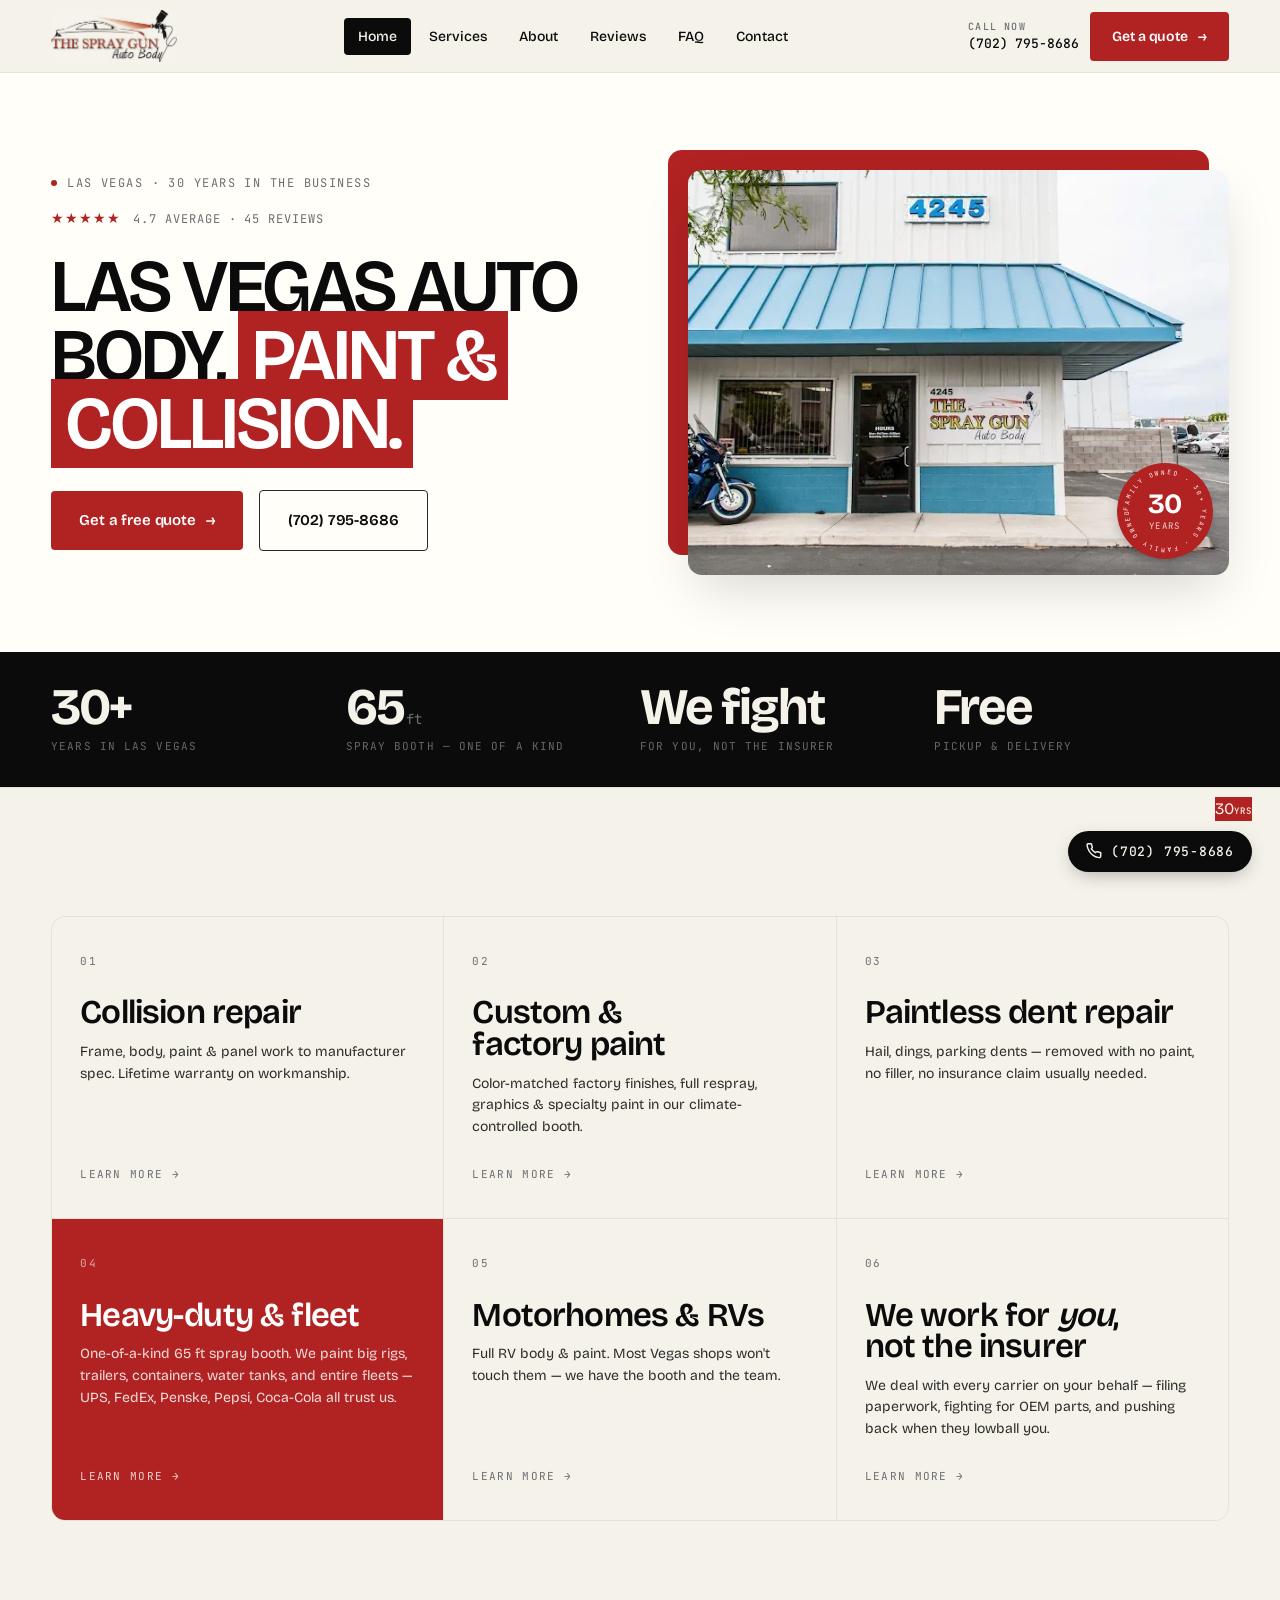
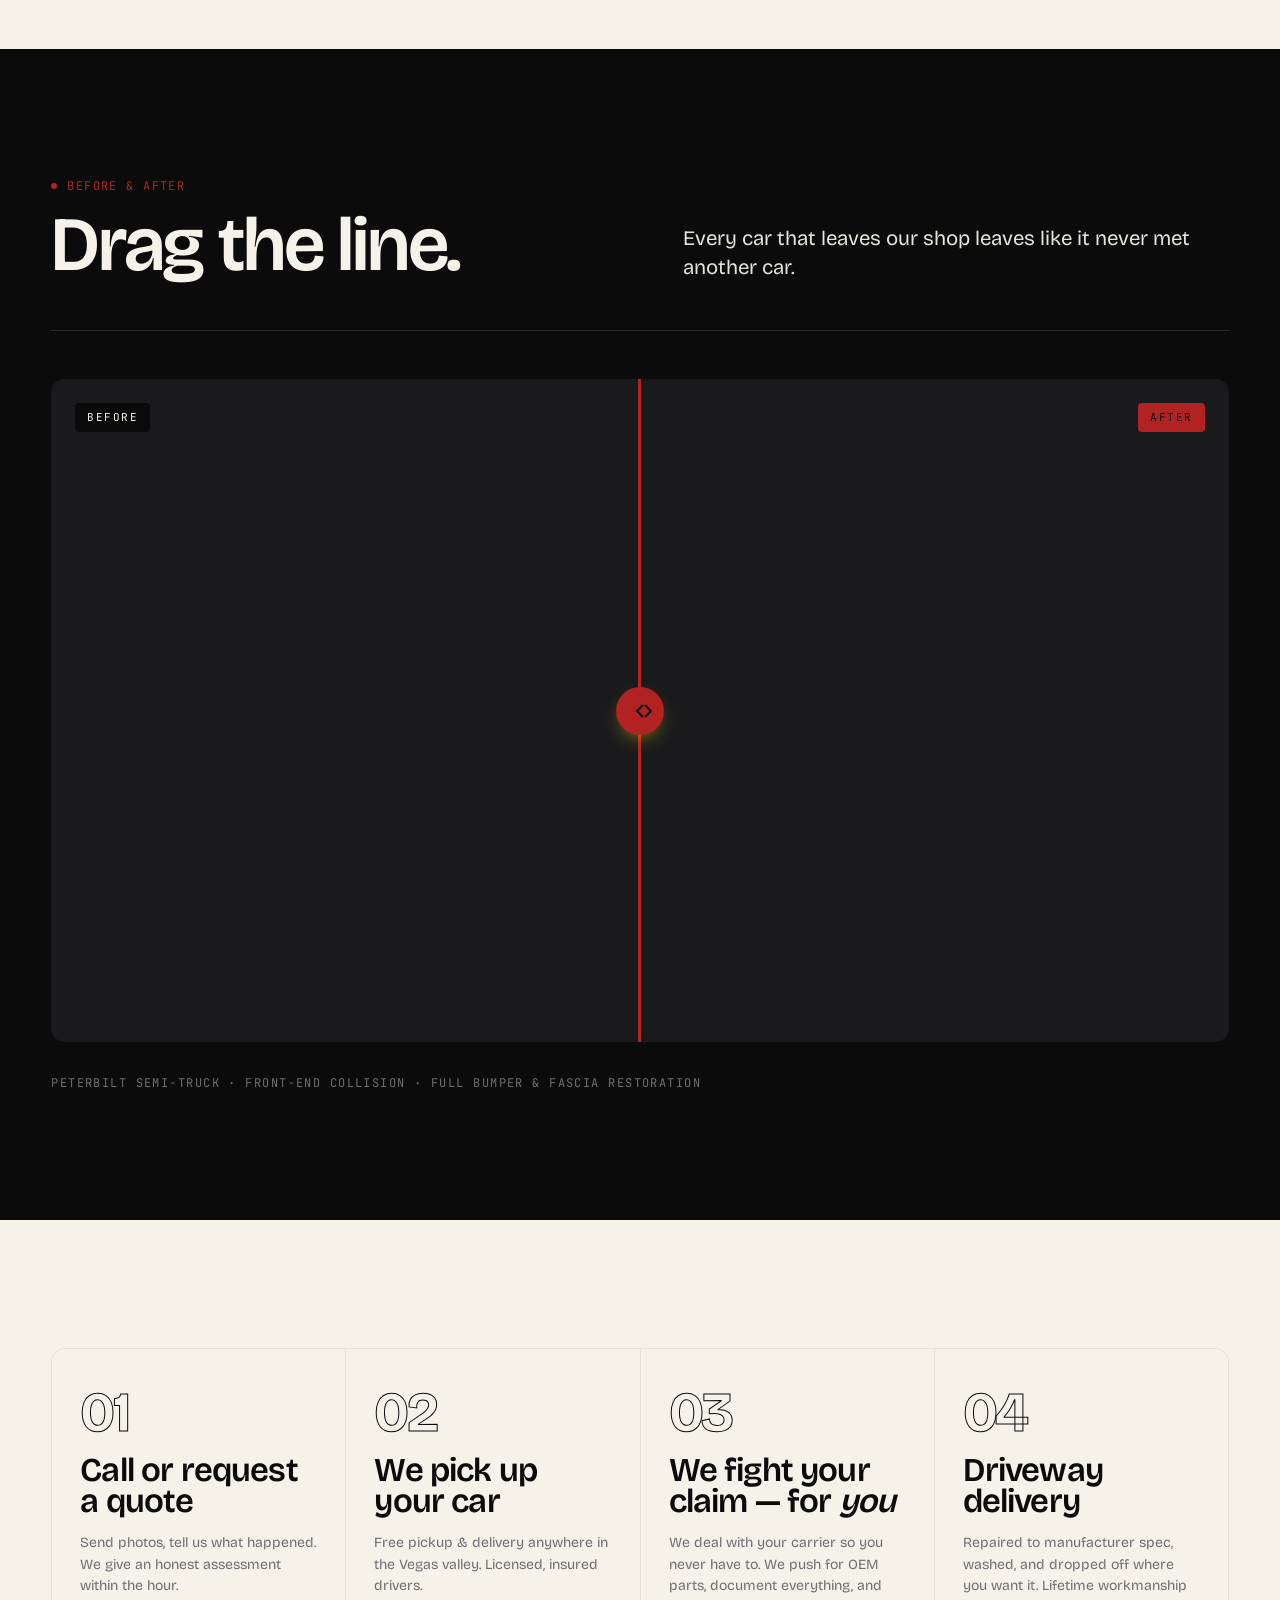
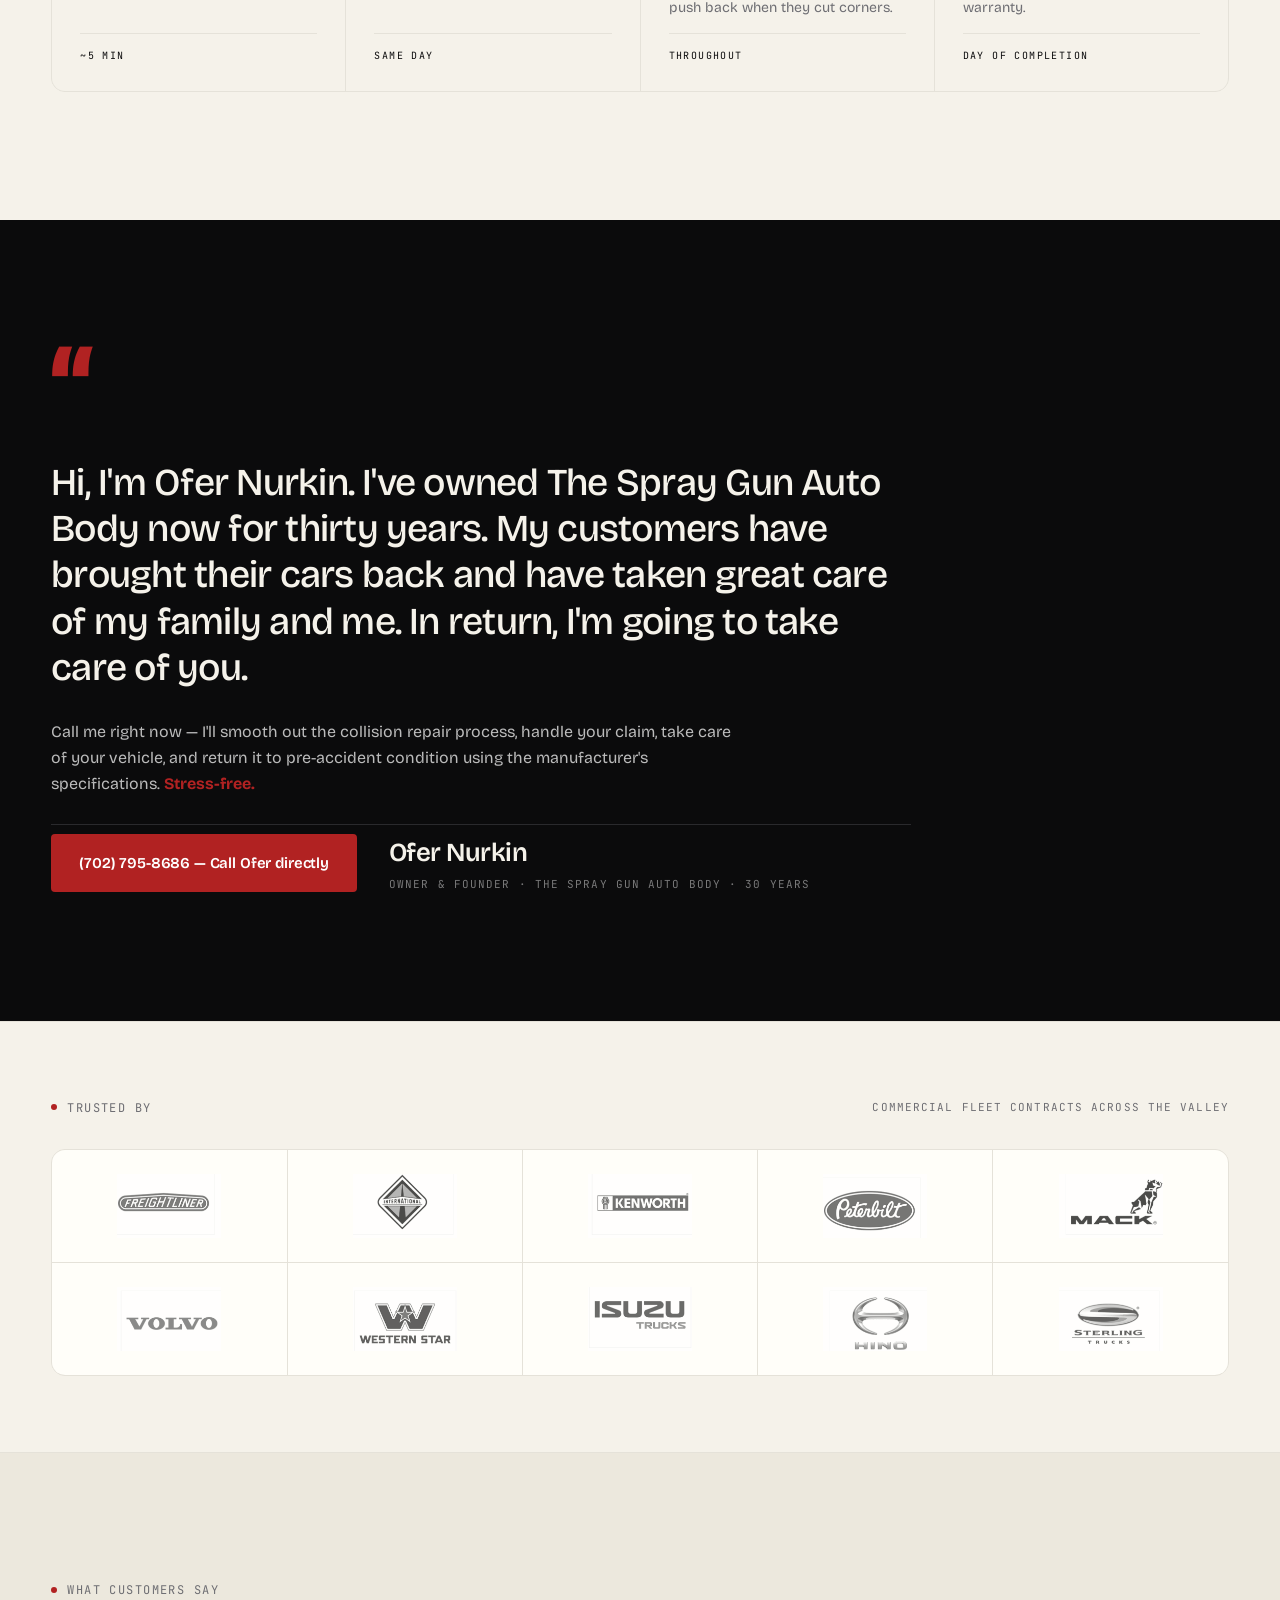
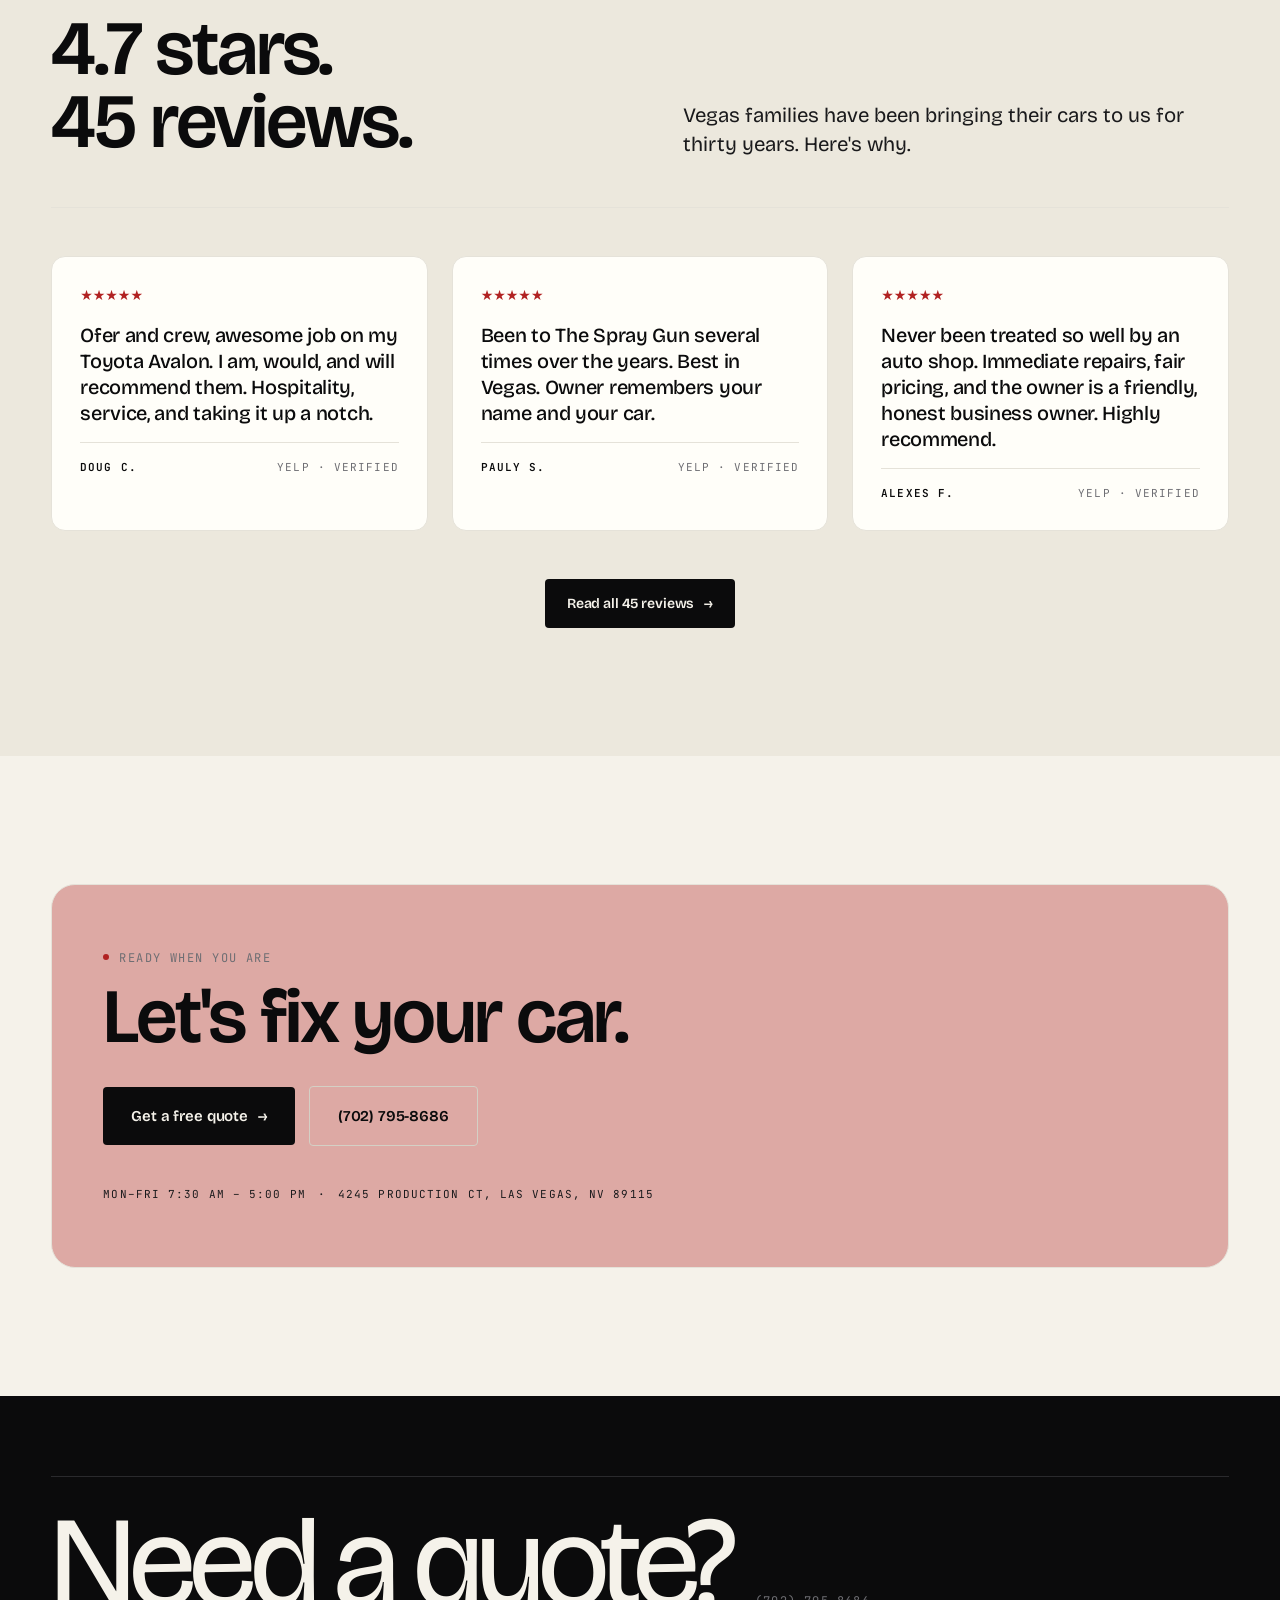
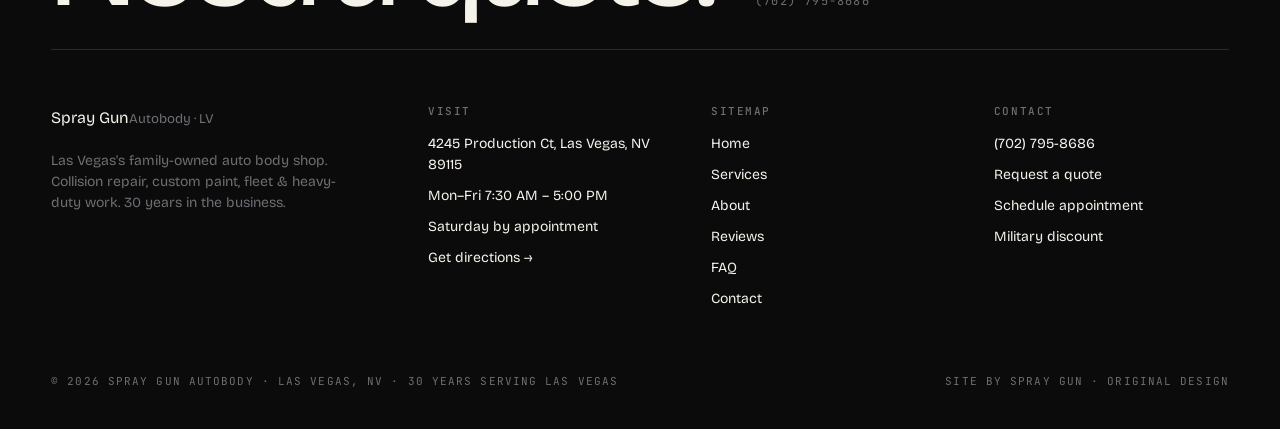
==== commit 2df257de: "red" ====
--- a/index.html
+++ b/index.html
@@ -4,7 +4,7 @@
 <meta charset="utf-8" />
 <meta name="viewport" content="width=device-width,initial-scale=1" />
 <title>Spray Gun Autobody — Las Vegas Auto Body, Collision Repair &amp; Custom Paint</title>
-<meta name="description" content="Las Vegas's family-owned auto body shop for 30 years. Collision repair, custom paint, paintless dent repair, fleet &amp; heavy-duty service. We fight your claim for you — not the insurance company. Free pickup &amp; delivery. Call (702) 832-5323." />
+<meta name="description" content="Las Vegas's family-owned auto body shop for 30 years. Collision repair, custom paint, paintless dent repair, fleet &amp; heavy-duty service. We fight your claim for you — not the insurance company. Free pickup &amp; delivery. Call (702) 795-8686." />
 <meta name="keywords" content="auto body Las Vegas, Las Vegas autobody, collision repair Las Vegas, car repair Las Vegas, truck repair, paintless dent repair, custom paint, fleet repair, big rig painting, 65 ft spray booth, motorhome paint Las Vegas" />
 <meta name="theme-color" content="#FFD60A" />
 <link rel="canonical" href="https://thespraygun.com/" />
@@ -28,7 +28,7 @@
   "image": "https://thespraygun.com/og-image.jpg",
   "@id": "https://thespraygun.com/",
   "url": "https://thespraygun.com/",
-  "telephone": "+1-702-832-5323",
+  "telephone": "+1-702-795-8686",
   "priceRange": "$$",
   "address": {
     "@type": "PostalAddress",
@@ -56,46 +56,53 @@
 <!-- ============================================================
      HERO
      ============================================================ -->
-<section class="hero hero-fullbleed" data-screen-label="01 Home — Hero">
+<section class="hero hero-split" data-screen-label="01 Home — Hero">
   <div class="hero-grid wrap">
 
-    <div class="hero-meta">
-      <div class="eyebrow eyebrow-dot" style="color:rgba(255,255,255,0.75);border-color:rgba(255,255,255,0.2);">Las Vegas · 30 years in the business</div>
-      <div class="hero-rating" style="color:rgba(255,255,255,0.65);">
-        <div class="stars" aria-hidden="true">★★★★★</div>
-        <span>4.7 average · 45 reviews</span>
-      </div>
-    </div>
-
-    <h1 class="hero-h" style="color:#fff;">
-      Las Vegas
-      auto body,
-      <span class="hero-line">
-        <span class="hero-mark">paint &amp; collision.</span>
-      </span>
-    </h1>
-
-    <div class="hero-side">
-      <div class="row" style="margin-top:8px;">
-        <a href="contact.html#quote" class="btn btn-yellow btn-lg">Get a free quote <span class="arrow">→</span></a>
-        <a href="tel:7028325323" class="btn btn-ghost-light btn-lg">(702) 832-5323</a>
-      </div>
-    </div>
-
-    <div class="hero-badge hero-badge-float">
-      <div class="hero-badge-spin" aria-hidden="true">
-        <svg viewBox="0 0 200 200" width="100%" height="100%">
-          <defs>
-            <path id="circle-text" d="M 100,100 m -76,0 a 76,76 0 1,1 152,0 a 76,76 0 1,1 -152,0" />
-          </defs>
-          <text font-family="JetBrains Mono" font-size="13" letter-spacing="4" fill="currentColor">
-            <textPath href="#circle-text">FAMILY OWNED · 30+ YEARS · FAMILY OWNED · 30+ YEARS · </textPath>
-          </text>
-        </svg>
-      </div>
-      <div class="hero-badge-inner">
-        <span>30</span>
-        <small>years</small>
+    <div class="hero-content">
+      <div class="hero-meta">
+        <div class="eyebrow eyebrow-dot">Las Vegas · 30 years in the business</div>
+        <div class="hero-rating">
+          <div class="stars" aria-hidden="true">★★★★★</div>
+          <span>4.7 average · 45 reviews</span>
+        </div>
+      </div>
+
+      <h1 class="hero-h">
+        Las Vegas
+        auto body,
+        <span class="hero-line">
+          <span class="hero-mark">paint &amp; collision.</span>
+        </span>
+      </h1>
+
+      <div class="hero-side">
+        <div class="row" style="margin-top:8px;">
+          <a href="contact.html#quote" class="btn btn-yellow btn-lg">Get a free quote <span class="arrow">→</span></a>
+          <a href="tel:7027958686" class="btn btn-ghost-light btn-lg">(702) 795-8686</a>
+        </div>
+      </div>
+    </div>
+
+    <div class="hero-img-col">
+      <div class="hero-img-frame">
+        <img src="shop-front.webp" alt="The Spray Gun Auto Body — Las Vegas shop front" class="hero-shop-img" />
+        <div class="hero-badge">
+          <div class="hero-badge-spin" aria-hidden="true">
+            <svg viewBox="0 0 200 200" width="100%" height="100%">
+              <defs>
+                <path id="circle-text" d="M 100,100 m -76,0 a 76,76 0 1,1 152,0 a 76,76 0 1,1 -152,0" />
+              </defs>
+              <text font-family="JetBrains Mono" font-size="13" letter-spacing="4" fill="currentColor">
+                <textPath href="#circle-text">FAMILY OWNED · 30+ YEARS · FAMILY OWNED · 30+ YEARS · </textPath>
+              </text>
+            </svg>
+          </div>
+          <div class="hero-badge-inner">
+            <span>30</span>
+            <small>years</small>
+          </div>
+        </div>
       </div>
     </div>
 
@@ -268,7 +275,7 @@
         Call me right now — I'll smooth out the collision repair process, handle your claim, take care of your vehicle, and return it to pre-accident condition using the manufacturer's specifications. <strong style="color:var(--yellow);">Stress-free.</strong>
       </p>
       <div class="ofer-footer">
-        <a href="tel:7028325323" class="btn btn-yellow btn-lg">(702) 832-5323 — Call Ofer directly</a>
+        <a href="tel:7027958686" class="btn btn-yellow btn-lg">(702) 795-8686 — Call Ofer directly</a>
         <div class="ofer-sig">
           <span class="ofer-name">Ofer Nurkin</span>
           <small>Owner &amp; founder · The Spray Gun Auto Body · 30 years</small>
@@ -354,7 +361,7 @@
         </h2>
         <div class="row" style="margin-top:32px; gap:14px;">
           <a href="contact.html#quote" class="btn btn-ink btn-lg">Get a free quote <span class="arrow">→</span></a>
-          <a href="tel:7028325323" class="btn btn-ghost btn-lg">(702) 832-5323</a>
+          <a href="tel:7027958686" class="btn btn-ghost btn-lg">(702) 795-8686</a>
         </div>
         <div class="cta-meta">
           <span>Mon–Fri 7:30 AM – 5:00 PM</span>
@@ -414,33 +421,30 @@
   padding-block: 0;
   border-bottom: none;
 }
-.hero-fullbleed {
-  position: relative;
-  background: url('shop-front.webp') center 40% / cover no-repeat;
-  padding-top: clamp(32px, 4vw, 56px);
-}
-.hero-fullbleed::before {
-  content: '';
-  position: absolute;
-  inset: 0;
-  background: linear-gradient(160deg, rgba(8,8,8,0.68) 0%, rgba(8,8,8,0.52) 55%, rgba(8,8,8,0.3) 100%);
-  z-index: 0;
-  pointer-events: none;
+.hero-split {
+  background: var(--white);
+  border-bottom: 1px solid var(--line);
 }
 .hero-grid {
-  position: relative;
-  z-index: 1;
   display: grid;
-  grid-template-columns: 1fr;
-  gap: 28px 48px;
-  align-items: start;
-  padding-bottom: clamp(48px, 7vw, 96px);
-}
-@media (min-width: 981px) {
-  .hero-grid { grid-template-columns: 1fr 140px; }
+  grid-template-columns: 1fr 1fr;
+  gap: 56px;
+  align-items: center;
+  padding-top: clamp(48px, 6vw, 84px);
+  padding-bottom: clamp(48px, 6vw, 84px);
+}
+@media (max-width: 900px) {
+  .hero-grid {
+    grid-template-columns: 1fr;
+    gap: 32px;
+  }
+}
+.hero-content {
+  display: flex;
+  flex-direction: column;
+  gap: 24px;
 }
 .hero-meta {
-  grid-column: 1 / -1;
   display: flex;
   align-items: center;
   justify-content: space-between;
@@ -456,87 +460,109 @@
   color: var(--mute);
 }
 .hero-h {
-  font-size: clamp(44px, 7.2vw, 112px);
+  font-size: clamp(38px, 5.8vw, 92px);
   letter-spacing: -0.04em;
   line-height: 0.92;
   font-weight: 600;
   text-transform: uppercase;
 }
-@media (min-width: 981px) {
-  .hero-h { grid-column: 1 / 2; }
-}
 .hero-line { display: inline; }
 .hero-mark {
   background: var(--yellow);
-  color: var(--ink);
+  color: #fff;
   padding: 0 0.18em;
   display: inline;
   box-decoration-break: clone;
   -webkit-box-decoration-break: clone;
 }
-.hero-side {
-  max-width: 580px;
-}
-@media (min-width: 981px) {
-  .hero-side { grid-column: 1 / 2; }
-}
-
-/* ghost button on dark bg */
+.hero-side { max-width: 580px; }
+
+/* secondary button on light bg */
 .btn-ghost-light {
-  background: rgba(255,255,255,0.1);
-  color: #fff;
-  border: 1.5px solid rgba(255,255,255,0.45);
-  backdrop-filter: blur(6px);
-  -webkit-backdrop-filter: blur(6px);
+  background: transparent;
+  color: var(--ink);
+  border: 1.5px solid var(--ink-3);
 }
 .btn-ghost-light:hover {
-  background: rgba(255,255,255,0.22);
-  border-color: rgba(255,255,255,0.75);
-  color: #fff;
-}
-
-/* hero badge (inline grid cell, no hero-stage parent) */
+  background: var(--ink);
+  color: var(--paper);
+  border-color: var(--ink);
+}
+
+/* image column — yellow offset frame */
+.hero-img-col {
+  position: relative;
+  padding-top: 20px;
+  padding-left: 20px;
+}
+.hero-img-col::before {
+  content: '';
+  position: absolute;
+  top: 0; left: 0;
+  right: 20px; bottom: 20px;
+  background: var(--yellow);
+  border-radius: var(--radius-lg);
+  z-index: 0;
+}
+.hero-img-frame {
+  position: relative;
+  z-index: 1;
+  border-radius: var(--radius-lg);
+  overflow: hidden;
+  aspect-ratio: 4 / 3;
+  box-shadow: 0 20px 56px -12px rgba(11,11,12,0.18);
+}
+.hero-shop-img {
+  width: 100%;
+  height: 100%;
+  object-fit: cover;
+  object-position: center;
+  display: block;
+}
+@media (max-width: 900px) {
+  .hero-img-col {
+    padding-top: 14px;
+    padding-left: 14px;
+  }
+  .hero-img-col::before {
+    right: 14px; bottom: 14px;
+  }
+  .hero-img-frame { aspect-ratio: 16 / 9; }
+}
+
+/* hero badge overlaid on image */
 .hero-badge {
-  width: 108px; height: 108px;
+  width: 96px; height: 96px;
   background: var(--yellow);
   border-radius: 50%;
   display: flex; align-items: center; justify-content: center;
-  box-shadow: 0 8px 18px -8px rgba(0,0,0,0.4);
-  position: relative;
-}
-.hero-badge-float {
-  align-self: end;
-  grid-column: 2 / 3;
-  grid-row: 2 / 4;
-  margin-bottom: 0;
-}
-@media (max-width: 980px) {
-  .hero-badge-float { display: none; }
+  box-shadow: 0 6px 16px -6px rgba(0,0,0,0.45);
+  position: absolute;
+  bottom: 16px;
+  right: 16px;
 }
 .hero-badge-spin {
   position: absolute; inset: 0;
   animation: spin 18s linear infinite;
-  color: var(--ink);
+  color: #fff;
 }
 .hero-badge-inner {
   display: flex; flex-direction: column; align-items: center; z-index: 2;
 }
 .hero-badge-inner span {
-  font-family: var(--display); font-size: 30px; font-weight: 700;
-  letter-spacing: -0.04em; line-height: 1;
+  font-family: var(--display); font-size: 28px; font-weight: 700;
+  letter-spacing: -0.04em; line-height: 1; color: #fff;
 }
 .hero-badge-inner small {
   font-family: var(--mono); font-size: 9px; letter-spacing: 0.14em;
-  text-transform: uppercase; margin-top: 2px;
-}
-
-/* hero ticker bar (paper bg, sits below photo area) */
+  text-transform: uppercase; margin-top: 2px; color: rgba(255,255,255,0.8);
+}
+
+/* hero ticker bar — dark band for contrast */
 .hero-ticker-row {
   position: relative;
   z-index: 2;
-  background: var(--paper);
-  border-top: 1px solid var(--line);
-  border-bottom: 1px solid var(--line);
+  background: var(--ink);
 }
 .hero-ticker {
   display: grid;
@@ -553,6 +579,7 @@
   font-weight: 700;
   letter-spacing: -0.04em;
   line-height: 0.9;
+  color: var(--paper);
 }
 .tk-n small {
   font-family: var(--mono); font-size: 14px;
@@ -561,7 +588,8 @@
 }
 .tk-l {
   font-family: var(--mono); font-size: 11px;
-  letter-spacing: 0.1em; text-transform: uppercase; color: var(--mute);
+  letter-spacing: 0.1em; text-transform: uppercase;
+  color: rgba(255,255,255,0.38);
 }
 
 /* SECTION HEAD */
@@ -610,9 +638,9 @@
   transition: color 0.3s, transform 0.3s;
 }
 .svc-card:hover .svc-cta { transform: translateX(4px); }
-.svc-feature { background: var(--yellow); }
-.svc-feature .svc-num { color: var(--ink-2); }
-.svc-feature .svc-cta { color: var(--ink-2); }
+.svc-feature { background: var(--yellow); color: #fff; }
+.svc-feature .svc-num { color: rgba(255,255,255,0.6); }
+.svc-feature .svc-cta { color: rgba(255,255,255,0.8); }
 .svc-feature:hover { background: var(--ink); }
 .svc-feature:hover .svc-num,
 .svc-feature:hover .svc-cta { color: var(--yellow); }
--- a/assets/styles.css
+++ b/assets/styles.css
@@ -13,9 +13,9 @@
   --paper: #F5F2EA;       /* warm off-white */
   --paper-2: #ECE8DD;
   --white: #FFFEF9;
-  --yellow: #FFD60A;      /* signature */
-  --yellow-2: #E5BD05;
-  --yellow-dim: #FFF4B5;
+  --yellow: #B12222;      /* signature — logo crimson */
+  --yellow-2: #8E1A1A;
+  --yellow-dim: #FDEAEA;
   --red: #E04F2C;
   --green: #2F7D4D;
 
@@ -268,7 +268,7 @@
 }
 .btn:hover { transform: translateY(-1px); }
 .btn:active { transform: translateY(0); }
-.btn-yellow { background: var(--yellow); color: var(--ink); }
+.btn-yellow { background: var(--yellow); color: #fff; }
 .btn-yellow:hover { background: var(--yellow-2); }
 .btn-ink { background: var(--ink); color: var(--paper); }
 .btn-ink:hover { background: var(--ink-2); }
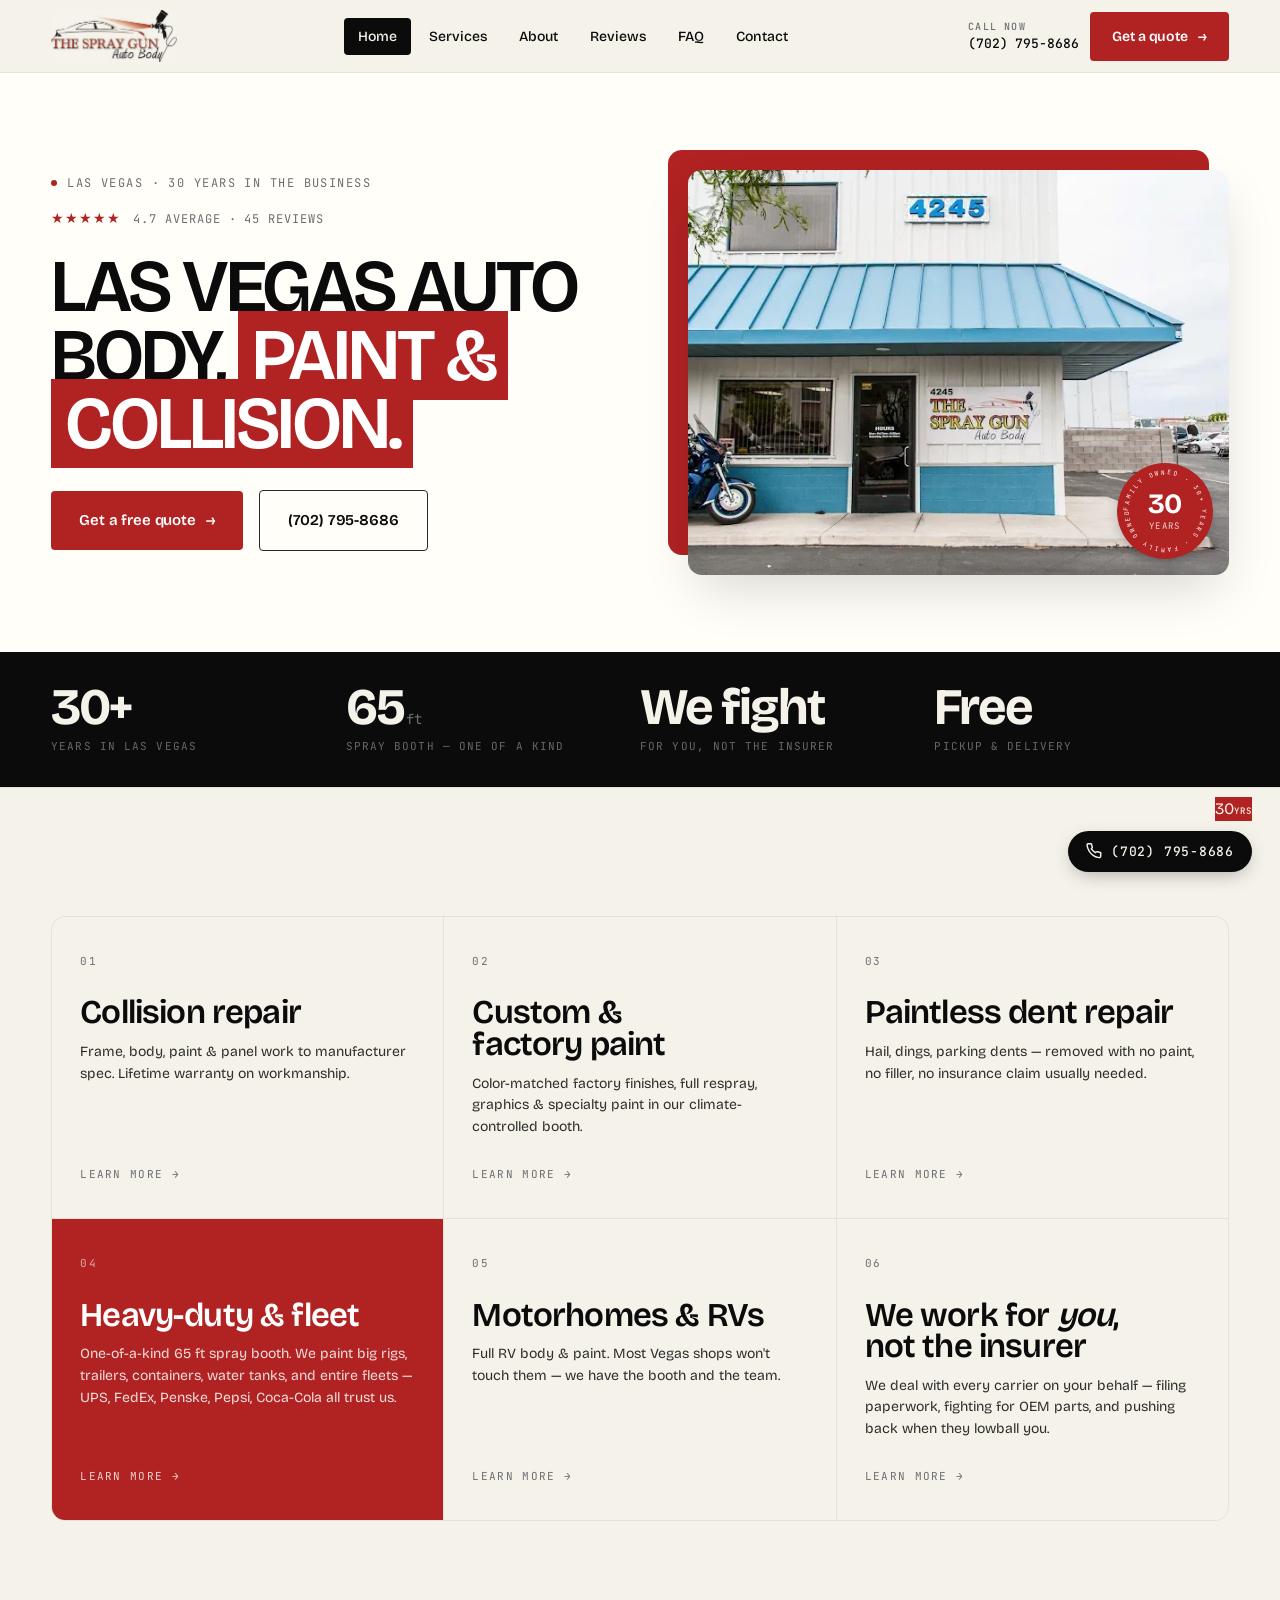
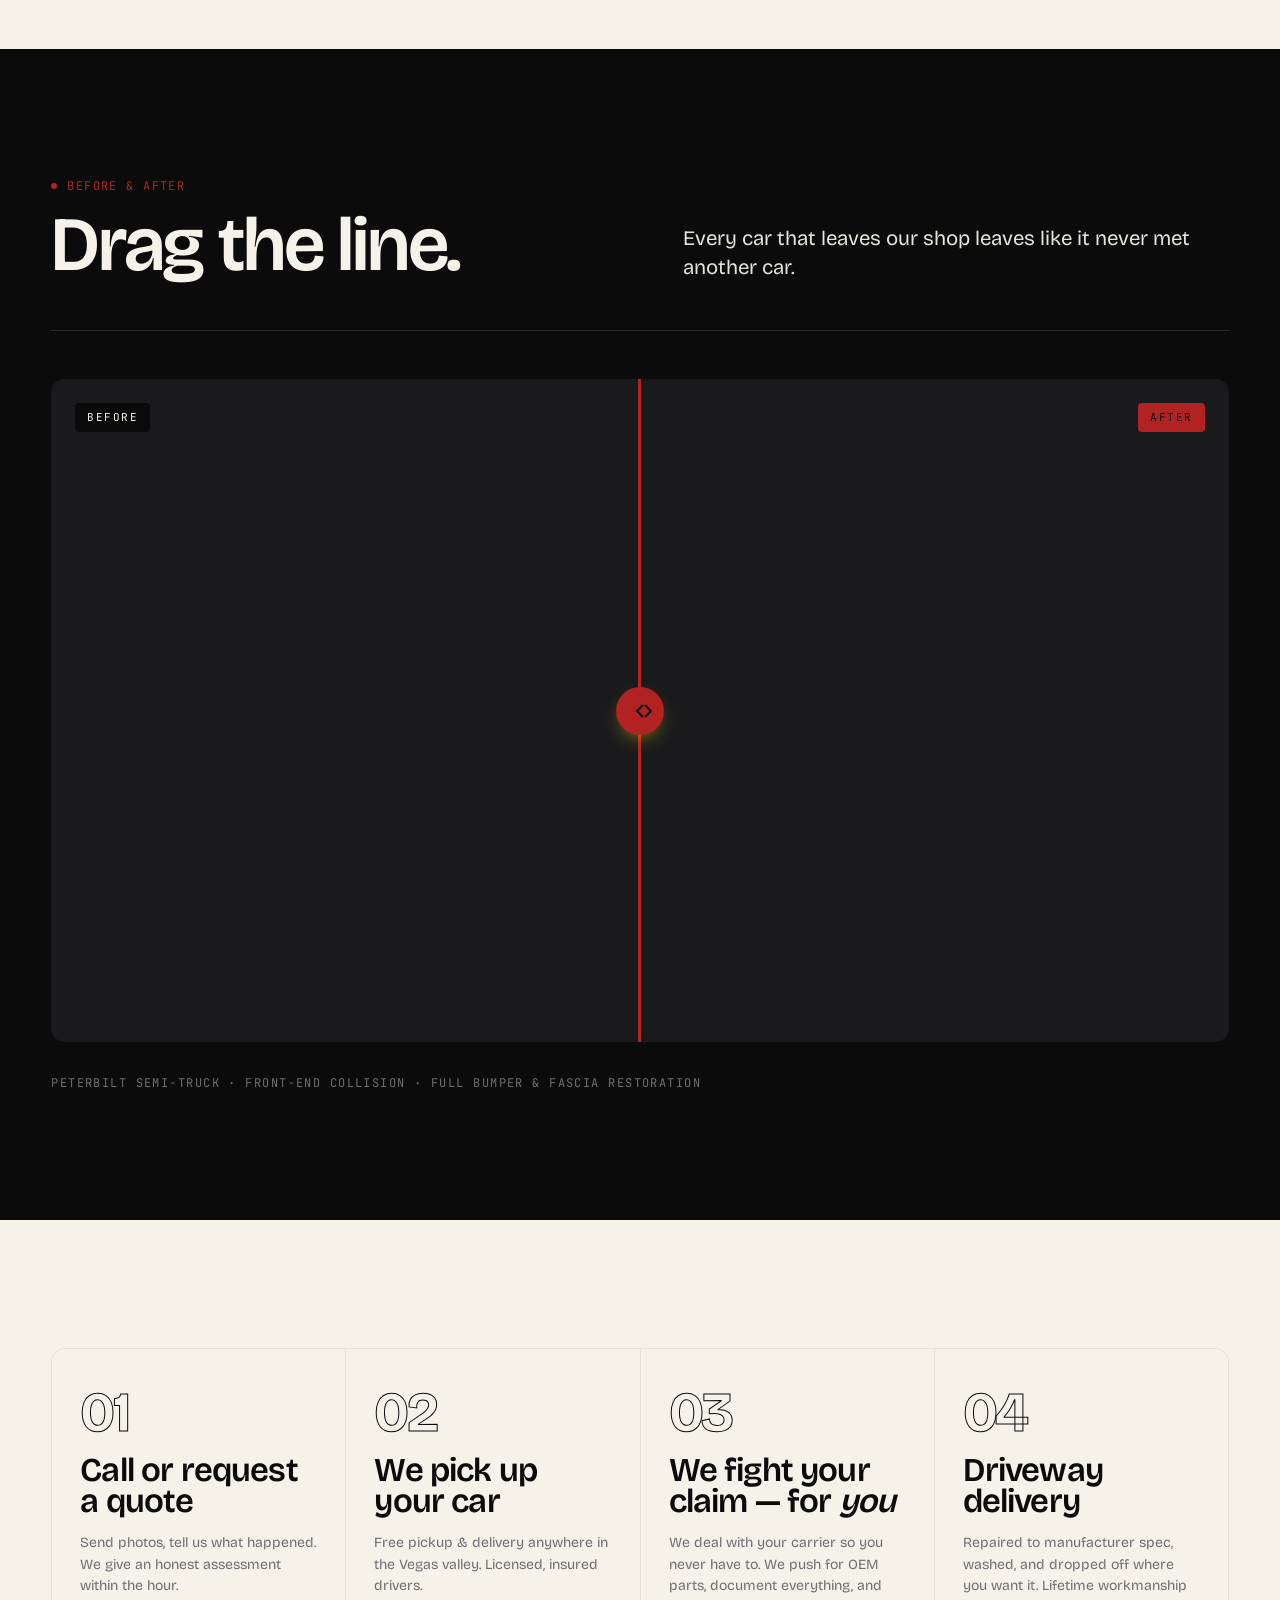
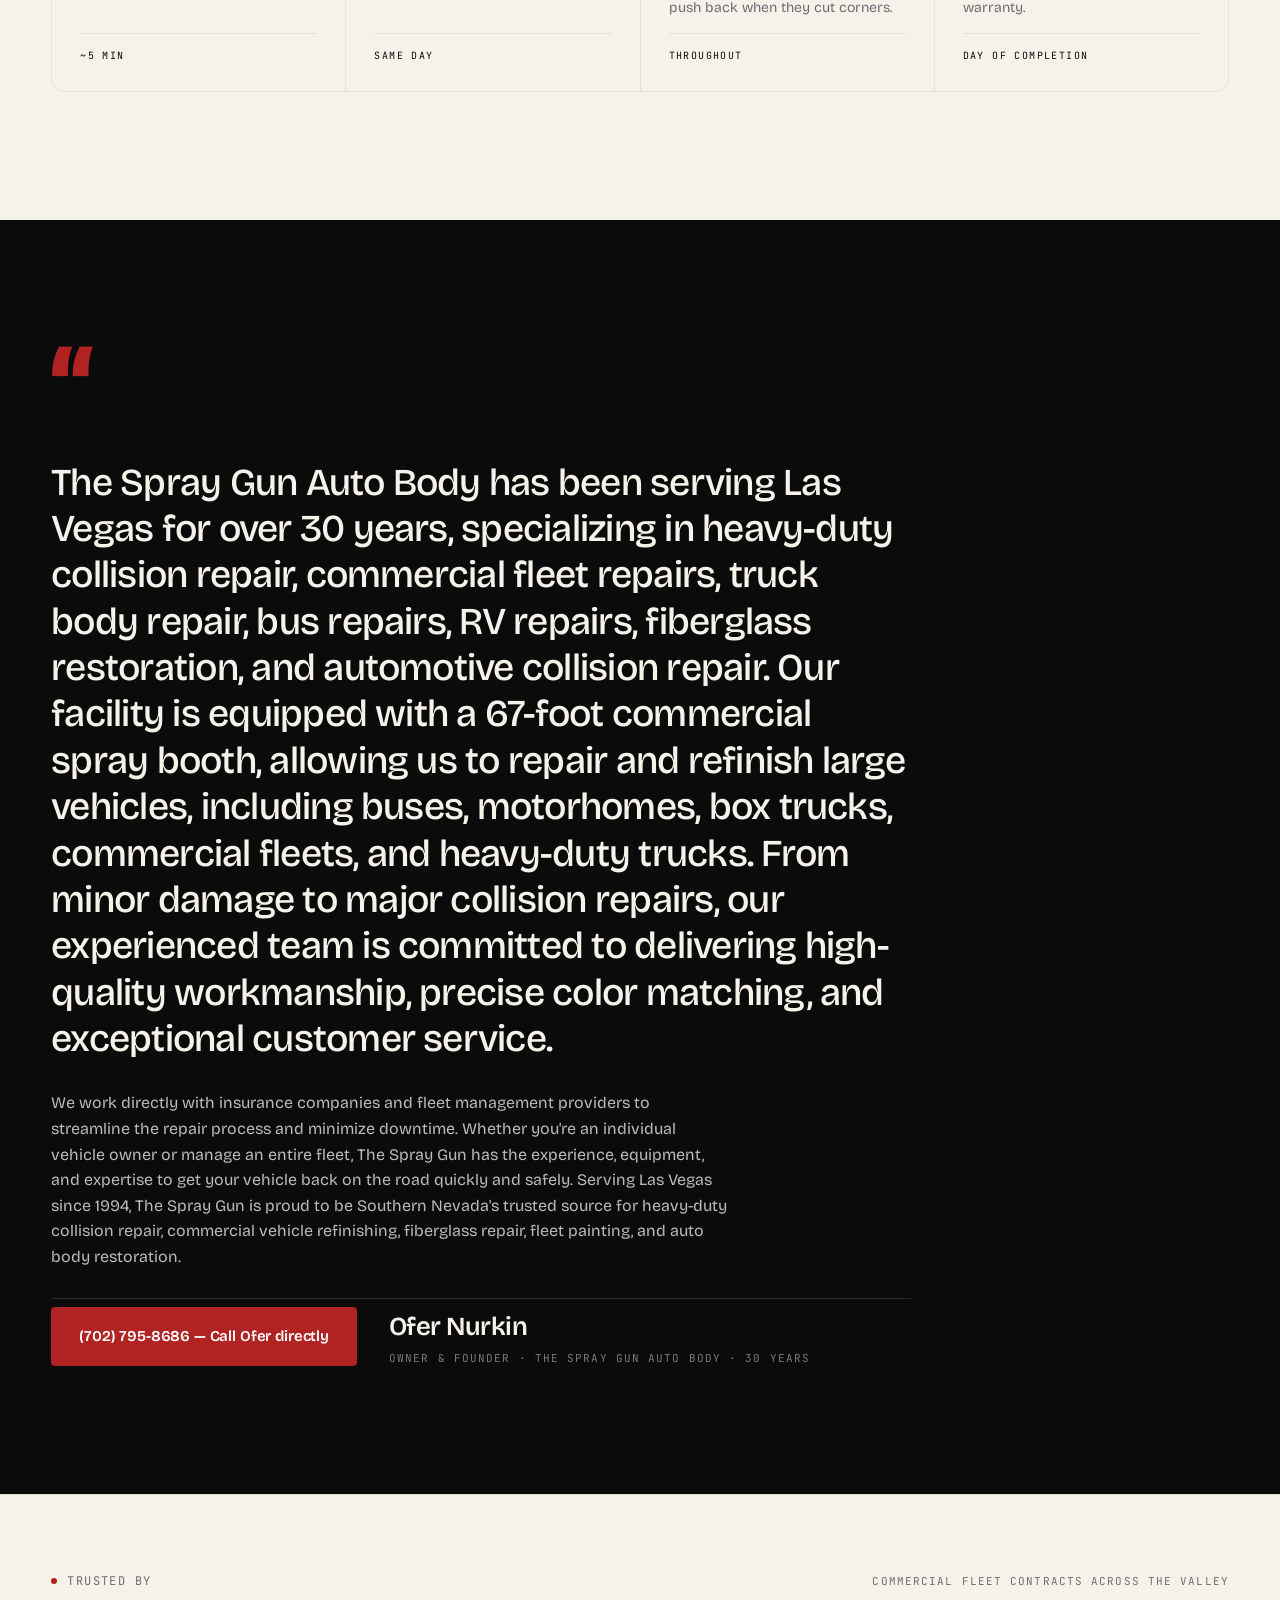
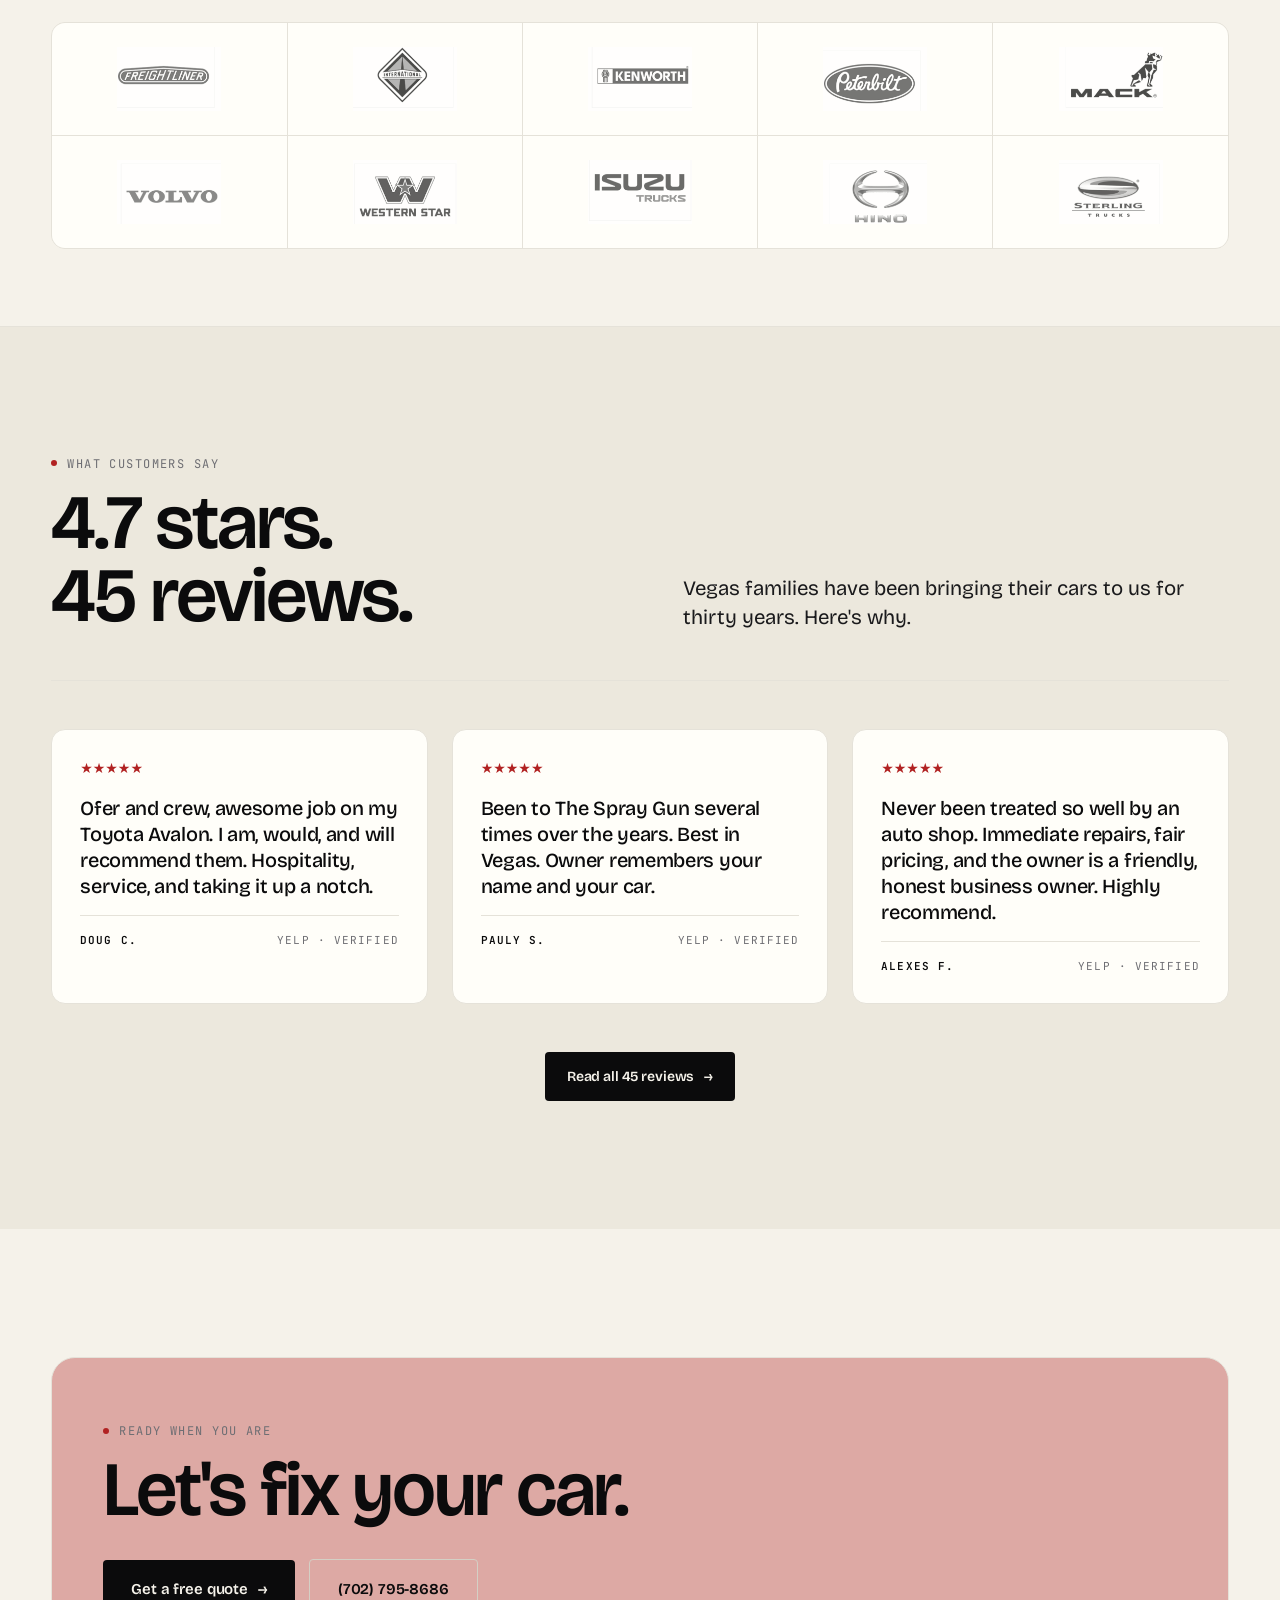
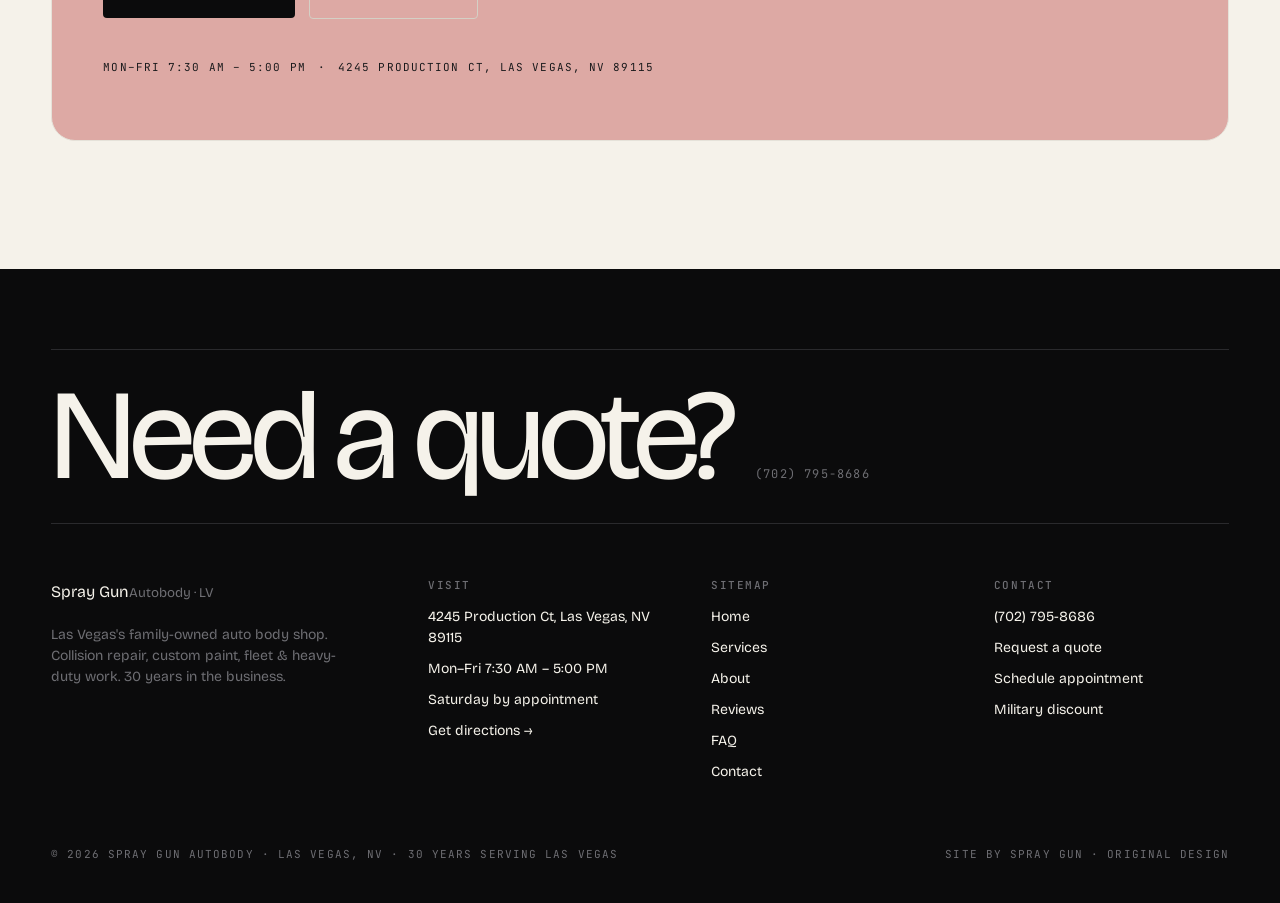
==== commit 79671485: "Update index.html" ====
--- a/index.html
+++ b/index.html
@@ -1,26 +1,32 @@
 <!doctype html>
 <html lang="en">
+
 <head>
-<meta charset="utf-8" />
-<meta name="viewport" content="width=device-width,initial-scale=1" />
-<title>Spray Gun Autobody — Las Vegas Auto Body, Collision Repair &amp; Custom Paint</title>
-<meta name="description" content="Las Vegas's family-owned auto body shop for 30 years. Collision repair, custom paint, paintless dent repair, fleet &amp; heavy-duty service. We fight your claim for you — not the insurance company. Free pickup &amp; delivery. Call (702) 795-8686." />
-<meta name="keywords" content="auto body Las Vegas, Las Vegas autobody, collision repair Las Vegas, car repair Las Vegas, truck repair, paintless dent repair, custom paint, fleet repair, big rig painting, 65 ft spray booth, motorhome paint Las Vegas" />
-<meta name="theme-color" content="#FFD60A" />
-<link rel="canonical" href="https://thespraygun.com/" />
-<meta property="og:type" content="website" />
-<meta property="og:title" content="Spray Gun Autobody — Las Vegas Auto Body" />
-<meta property="og:description" content="Family-owned Las Vegas auto body for 30 years. Collision repair, custom paint, fleet &amp; heavy-duty. We fight your claim for you." />
-<meta property="og:locale" content="en_US" />
-<meta property="og:site_name" content="Spray Gun Autobody" />
-<meta name="twitter:card" content="summary_large_image" />
-
-<link rel="preconnect" href="https://fonts.googleapis.com" />
-<link rel="preconnect" href="https://fonts.gstatic.com" crossorigin />
-<link href="https://fonts.googleapis.com/css2?family=Bricolage+Grotesque:opsz,wght@12..96,400;12..96,500;12..96,600;12..96,700;12..96,800&family=Instrument+Serif:ital@0;1&family=JetBrains+Mono:wght@400;500&display=swap" rel="stylesheet" />
-<link rel="stylesheet" href="assets/styles.css" />
-
-<script type="application/ld+json">
+  <meta charset="utf-8" />
+  <meta name="viewport" content="width=device-width,initial-scale=1" />
+  <title>Spray Gun Autobody — Las Vegas Auto Body, Collision Repair &amp; Custom Paint</title>
+  <meta name="description"
+    content="Las Vegas's family-owned auto body shop for 30 years. Collision repair, custom paint, paintless dent repair, fleet &amp; heavy-duty service. We fight your claim for you — not the insurance company. Free pickup &amp; delivery. Call (702) 795-8686." />
+  <meta name="keywords"
+    content="auto body Las Vegas, Las Vegas autobody, collision repair Las Vegas, car repair Las Vegas, truck repair, paintless dent repair, custom paint, fleet repair, big rig painting, 65 ft spray booth, motorhome paint Las Vegas" />
+  <meta name="theme-color" content="#FFD60A" />
+  <link rel="canonical" href="https://thespraygun.com/" />
+  <meta property="og:type" content="website" />
+  <meta property="og:title" content="Spray Gun Autobody — Las Vegas Auto Body" />
+  <meta property="og:description"
+    content="Family-owned Las Vegas auto body for 30 years. Collision repair, custom paint, fleet &amp; heavy-duty. We fight your claim for you." />
+  <meta property="og:locale" content="en_US" />
+  <meta property="og:site_name" content="Spray Gun Autobody" />
+  <meta name="twitter:card" content="summary_large_image" />
+
+  <link rel="preconnect" href="https://fonts.googleapis.com" />
+  <link rel="preconnect" href="https://fonts.gstatic.com" crossorigin />
+  <link
+    href="https://fonts.googleapis.com/css2?family=Bricolage+Grotesque:opsz,wght@12..96,400;12..96,500;12..96,600;12..96,700;12..96,800&family=Instrument+Serif:ital@0;1&family=JetBrains+Mono:wght@400;500&display=swap"
+    rel="stylesheet" />
+  <link rel="stylesheet" href="assets/styles.css" />
+
+  <script type="application/ld+json">
 {
   "@context": "https://schema.org",
   "@type": "AutoBodyShop",
@@ -49,830 +55,1127 @@
 }
 </script>
 </head>
+
 <body>
 
-<header data-nav="home"></header>
-
-<!-- ============================================================
+  <header data-nav="home"></header>
+
+  <!-- ============================================================
      HERO
      ============================================================ -->
-<section class="hero hero-split" data-screen-label="01 Home — Hero">
-  <div class="hero-grid wrap">
-
-    <div class="hero-content">
-      <div class="hero-meta">
-        <div class="eyebrow eyebrow-dot">Las Vegas · 30 years in the business</div>
-        <div class="hero-rating">
-          <div class="stars" aria-hidden="true">★★★★★</div>
-          <span>4.7 average · 45 reviews</span>
+  <section class="hero hero-split" data-screen-label="01 Home — Hero">
+    <div class="hero-grid wrap">
+
+      <div class="hero-content">
+        <div class="hero-meta">
+          <div class="eyebrow eyebrow-dot">Las Vegas · 30 years in the business</div>
+          <div class="hero-rating">
+            <div class="stars" aria-hidden="true">★★★★★</div>
+            <span>4.7 average · 45 reviews</span>
+          </div>
         </div>
-      </div>
-
-      <h1 class="hero-h">
-        Las Vegas
-        auto body,
-        <span class="hero-line">
-          <span class="hero-mark">paint &amp; collision.</span>
-        </span>
-      </h1>
-
-      <div class="hero-side">
-        <div class="row" style="margin-top:8px;">
-          <a href="contact.html#quote" class="btn btn-yellow btn-lg">Get a free quote <span class="arrow">→</span></a>
-          <a href="tel:7027958686" class="btn btn-ghost-light btn-lg">(702) 795-8686</a>
+
+        <h1 class="hero-h">
+          Las Vegas
+          auto body,
+          <span class="hero-line">
+            <span class="hero-mark">paint &amp; collision.</span>
+          </span>
+        </h1>
+
+        <div class="hero-side">
+          <div class="row" style="margin-top:8px;">
+            <a href="contact.html#quote" class="btn btn-yellow btn-lg">Get a free quote <span class="arrow">→</span></a>
+            <a href="tel:7027958686" class="btn btn-ghost-light btn-lg">(702) 795-8686</a>
+          </div>
         </div>
       </div>
+
+      <div class="hero-img-col">
+        <div class="hero-img-frame">
+          <img src="shop-front.webp" alt="The Spray Gun Auto Body — Las Vegas shop front" class="hero-shop-img" />
+          <div class="hero-badge">
+            <div class="hero-badge-spin" aria-hidden="true">
+              <svg viewBox="0 0 200 200" width="100%" height="100%">
+                <defs>
+                  <path id="circle-text" d="M 100,100 m -76,0 a 76,76 0 1,1 152,0 a 76,76 0 1,1 -152,0" />
+                </defs>
+                <text font-family="JetBrains Mono" font-size="13" letter-spacing="4" fill="currentColor">
+                  <textPath href="#circle-text">FAMILY OWNED · 30+ YEARS · FAMILY OWNED · 30+ YEARS · </textPath>
+                </text>
+              </svg>
+            </div>
+            <div class="hero-badge-inner">
+              <span>30</span>
+              <small>years</small>
+            </div>
+          </div>
+        </div>
+      </div>
+
     </div>
-
-    <div class="hero-img-col">
-      <div class="hero-img-frame">
-        <img src="shop-front.webp" alt="The Spray Gun Auto Body — Las Vegas shop front" class="hero-shop-img" />
-        <div class="hero-badge">
-          <div class="hero-badge-spin" aria-hidden="true">
-            <svg viewBox="0 0 200 200" width="100%" height="100%">
-              <defs>
-                <path id="circle-text" d="M 100,100 m -76,0 a 76,76 0 1,1 152,0 a 76,76 0 1,1 -152,0" />
-              </defs>
-              <text font-family="JetBrains Mono" font-size="13" letter-spacing="4" fill="currentColor">
-                <textPath href="#circle-text">FAMILY OWNED · 30+ YEARS · FAMILY OWNED · 30+ YEARS · </textPath>
-              </text>
-            </svg>
-          </div>
-          <div class="hero-badge-inner">
-            <span>30</span>
-            <small>years</small>
-          </div>
+    <div class="hero-ticker-row">
+      <div class="hero-ticker wrap">
+        <div class="tk-item">
+          <div class="tk-n">30+</div>
+          <div class="tk-l">Years in Las Vegas</div>
         </div>
+        <div class="tk-item">
+          <div class="tk-n">65<small>ft</small></div>
+          <div class="tk-l">Spray booth — one of a kind</div>
+        </div>
+        <div class="tk-item">
+          <div class="tk-n">We fight</div>
+          <div class="tk-l">For you, not the insurer</div>
+        </div>
+        <div class="tk-item">
+          <div class="tk-n">Free</div>
+          <div class="tk-l">Pickup &amp; delivery</div>
+        </div>
       </div>
     </div>
-
-  </div>
-  <div class="hero-ticker-row">
-    <div class="hero-ticker wrap">
-      <div class="tk-item">
-        <div class="tk-n">30+</div>
-        <div class="tk-l">Years in Las Vegas</div>
-      </div>
-      <div class="tk-item">
-        <div class="tk-n">65<small>ft</small></div>
-        <div class="tk-l">Spray booth — one of a kind</div>
-      </div>
-      <div class="tk-item">
-        <div class="tk-n">We fight</div>
-        <div class="tk-l">For you, not the insurer</div>
-      </div>
-      <div class="tk-item">
-        <div class="tk-n">Free</div>
-        <div class="tk-l">Pickup &amp; delivery</div>
-      </div>
-    </div>
-  </div>
-</section>
-
-<!-- ============================================================
+  </section>
+
+  <!-- ============================================================
      SERVICES PREVIEW
      ============================================================ -->
-<section class="section" id="services-preview" data-screen-label="01 Home — Services">
-  <div class="wrap">
-
-    <div class="svc-grid">
-      <a href="services.html#collision" class="svc-card svc-1">
-        <div class="svc-num">01</div>
-        <div class="svc-body">
-          <h3 class="h-3">Collision repair</h3>
-          <p>Frame, body, paint &amp; panel work to manufacturer spec. Lifetime warranty on workmanship.</p>
-        </div>
-        <div class="svc-cta">Learn more →</div>
-      </a>
-      <a href="services.html#paint" class="svc-card svc-2">
-        <div class="svc-num">02</div>
-        <div class="svc-body">
-          <h3 class="h-3">Custom &amp; factory paint</h3>
-          <p>Color-matched factory finishes, full respray, graphics &amp; specialty paint in our climate-controlled booth.</p>
-        </div>
-        <div class="svc-cta">Learn more →</div>
-      </a>
-      <a href="services.html#pdr" class="svc-card svc-3">
-        <div class="svc-num">03</div>
-        <div class="svc-body">
-          <h3 class="h-3">Paintless dent repair</h3>
-          <p>Hail, dings, parking dents — removed with no paint, no filler, no insurance claim usually needed.</p>
-        </div>
-        <div class="svc-cta">Learn more →</div>
-      </a>
-      <a href="services.html#heavyduty" class="svc-card svc-4 svc-feature">
-        <div class="svc-num">04</div>
-        <div class="svc-body">
-          <h3 class="h-3">Heavy-duty &amp; fleet</h3>
-          <p>One-of-a-kind 65 ft spray booth. We paint big rigs, trailers, containers, water tanks, and entire fleets — UPS, FedEx, Penske, Pepsi, Coca-Cola all trust us.</p>
-        </div>
-        <div class="svc-cta">Learn more →</div>
-      </a>
-      <a href="services.html#motorhome" class="svc-card svc-5">
-        <div class="svc-num">05</div>
-        <div class="svc-body">
-          <h3 class="h-3">Motorhomes &amp; RVs</h3>
-          <p>Full RV body &amp; paint. Most Vegas shops won't touch them — we have the booth and the team.</p>
-        </div>
-        <div class="svc-cta">Learn more →</div>
-      </a>
-      <a href="services.html#insurance" class="svc-card svc-6">
-        <div class="svc-num">06</div>
-        <div class="svc-body">
-          <h3 class="h-3">We work for <em>you</em>, not the insurer</h3>
-          <p>We deal with every carrier on your behalf — filing paperwork, fighting for OEM parts, and pushing back when they lowball you.</p>
-        </div>
-        <div class="svc-cta">Learn more →</div>
-      </a>
+  <section class="section" id="services-preview" data-screen-label="01 Home — Services">
+    <div class="wrap">
+
+      <div class="svc-grid">
+        <a href="services.html#collision" class="svc-card svc-1">
+          <div class="svc-num">01</div>
+          <div class="svc-body">
+            <h3 class="h-3">Collision repair</h3>
+            <p>Frame, body, paint &amp; panel work to manufacturer spec. Lifetime warranty on workmanship.</p>
+          </div>
+          <div class="svc-cta">Learn more →</div>
+        </a>
+        <a href="services.html#paint" class="svc-card svc-2">
+          <div class="svc-num">02</div>
+          <div class="svc-body">
+            <h3 class="h-3">Custom &amp; factory paint</h3>
+            <p>Color-matched factory finishes, full respray, graphics &amp; specialty paint in our climate-controlled
+              booth.</p>
+          </div>
+          <div class="svc-cta">Learn more →</div>
+        </a>
+        <a href="services.html#pdr" class="svc-card svc-3">
+          <div class="svc-num">03</div>
+          <div class="svc-body">
+            <h3 class="h-3">Paintless dent repair</h3>
+            <p>Hail, dings, parking dents — removed with no paint, no filler, no insurance claim usually needed.</p>
+          </div>
+          <div class="svc-cta">Learn more →</div>
+        </a>
+        <a href="services.html#heavyduty" class="svc-card svc-4 svc-feature">
+          <div class="svc-num">04</div>
+          <div class="svc-body">
+            <h3 class="h-3">Heavy-duty &amp; fleet</h3>
+            <p>One-of-a-kind 65 ft spray booth. We paint big rigs, trailers, containers, water tanks, and entire fleets
+              — UPS, FedEx, Penske, Pepsi, Coca-Cola all trust us.</p>
+          </div>
+          <div class="svc-cta">Learn more →</div>
+        </a>
+        <a href="services.html#motorhome" class="svc-card svc-5">
+          <div class="svc-num">05</div>
+          <div class="svc-body">
+            <h3 class="h-3">Motorhomes &amp; RVs</h3>
+            <p>Full RV body &amp; paint. Most Vegas shops won't touch them — we have the booth and the team.</p>
+          </div>
+          <div class="svc-cta">Learn more →</div>
+        </a>
+        <a href="services.html#insurance" class="svc-card svc-6">
+          <div class="svc-num">06</div>
+          <div class="svc-body">
+            <h3 class="h-3">We work for <em>you</em>, not the insurer</h3>
+            <p>We deal with every carrier on your behalf — filing paperwork, fighting for OEM parts, and pushing back
+              when they lowball you.</p>
+          </div>
+          <div class="svc-cta">Learn more →</div>
+        </a>
+      </div>
     </div>
-  </div>
-</section>
-
-<!-- ============================================================
+  </section>
+
+  <!-- ============================================================
      BEFORE / AFTER
      ============================================================ -->
-<section class="section" style="background:var(--ink);color:var(--paper);" data-screen-label="01 Home — Before/After">
-  <div class="wrap">
-    <div class="sec-head" style="border-color:var(--ink-3);">
-      <div>
-        <div class="eyebrow eyebrow-dot" style="color:var(--yellow);">Before &amp; after</div>
-        <h2 class="h-1" style="margin-top:14px;color:var(--paper);">Drag the line.</h2>
-      </div>
-      <p class="lead" style="max-width:42ch;color:var(--line);">
-        Every car that leaves our shop leaves like it never met another car.
-      </p>
+  <section class="section" style="background:var(--ink);color:var(--paper);" data-screen-label="01 Home — Before/After">
+    <div class="wrap">
+      <div class="sec-head" style="border-color:var(--ink-3);">
+        <div>
+          <div class="eyebrow eyebrow-dot" style="color:var(--yellow);">Before &amp; after</div>
+          <h2 class="h-1" style="margin-top:14px;color:var(--paper);">Drag the line.</h2>
+        </div>
+        <p class="lead" style="max-width:42ch;color:var(--line);">
+          Every car that leaves our shop leaves like it never met another car.
+        </p>
+      </div>
+
+      <div class="ba" id="ba">
+        <div class="ba-after" style="background: url('peterbilt_after.jpg') center/cover no-repeat;"></div>
+        <div class="ba-before" id="ba-before">
+          <div id="ba-before-img"
+            style="position:absolute;top:0;left:0;height:100%;background:url('peterbilt_before.jpg') center/cover no-repeat;">
+          </div>
+        </div>
+        <button class="ba-handle" id="ba-handle" aria-label="Drag to compare">
+          <span class="ba-line"></span>
+          <span class="ba-knob">
+            <svg width="24" height="24" viewBox="0 0 24 24" fill="none" stroke="currentColor" stroke-width="2">
+              <polyline points="15 18 9 12 15 6"></polyline>
+              <polyline points="9 18 15 12 9 6" transform="translate(8, 0)"></polyline>
+            </svg>
+          </span>
+        </button>
+        <div class="ba-label ba-label-before">Before</div>
+        <div class="ba-label ba-label-after">After</div>
+      </div>
+
+      <div class="row" style="margin-top:32px;">
+        <span class="eyebrow" style="color:var(--mute);">Peterbilt semi-truck · front-end collision · full bumper &amp;
+          fascia restoration</span>
+      </div>
     </div>
-
-    <div class="ba" id="ba">
-      <div class="ba-after" style="background: url('peterbilt_after.jpg') center/cover no-repeat;"></div>
-      <div class="ba-before" id="ba-before">
-        <div id="ba-before-img" style="position:absolute;top:0;left:0;height:100%;background:url('peterbilt_before.jpg') center/cover no-repeat;"></div>
-      </div>
-      <button class="ba-handle" id="ba-handle" aria-label="Drag to compare">
-        <span class="ba-line"></span>
-        <span class="ba-knob">
-          <svg width="24" height="24" viewBox="0 0 24 24" fill="none" stroke="currentColor" stroke-width="2">
-            <polyline points="15 18 9 12 15 6"></polyline>
-            <polyline points="9 18 15 12 9 6" transform="translate(8, 0)"></polyline>
-          </svg>
-        </span>
-      </button>
-      <div class="ba-label ba-label-before">Before</div>
-      <div class="ba-label ba-label-after">After</div>
-    </div>
-
-    <div class="row" style="margin-top:32px;">
-      <span class="eyebrow" style="color:var(--mute);">Peterbilt semi-truck · front-end collision · full bumper &amp; fascia restoration</span>
-    </div>
-  </div>
-</section>
-
-<!-- ============================================================
+  </section>
+
+  <!-- ============================================================
      PROCESS
      ============================================================ -->
-<section class="section" data-screen-label="01 Home — Process">
-  <div class="wrap">
-    <ol class="process">
-      <li class="step">
-        <span class="step-n">01</span>
-        <h3 class="h-3">Call or request a quote</h3>
-        <p>Send photos, tell us what happened. We give an honest assessment within the hour.</p>
-        <div class="step-meta">~5 min</div>
-      </li>
-      <li class="step">
-        <span class="step-n">02</span>
-        <h3 class="h-3">We pick up your car</h3>
-        <p>Free pickup &amp; delivery anywhere in the Vegas valley. Licensed, insured drivers.</p>
-        <div class="step-meta">Same day</div>
-      </li>
-      <li class="step">
-        <span class="step-n">03</span>
-        <h3 class="h-3">We fight your claim — for <em>you</em></h3>
-        <p>We deal with your carrier so you never have to. We push for OEM parts, document everything, and push back when they cut corners.</p>
-        <div class="step-meta">Throughout</div>
-      </li>
-      <li class="step">
-        <span class="step-n">04</span>
-        <h3 class="h-3">Driveway delivery</h3>
-        <p>Repaired to manufacturer spec, washed, and dropped off where you want it. Lifetime workmanship warranty.</p>
-        <div class="step-meta">Day of completion</div>
-      </li>
-    </ol>
-  </div>
-</section>
-
-<!-- ============================================================
+  <section class="section" data-screen-label="01 Home — Process">
+    <div class="wrap">
+      <ol class="process">
+        <li class="step">
+          <span class="step-n">01</span>
+          <h3 class="h-3">Call or request a quote</h3>
+          <p>Send photos, tell us what happened. We give an honest assessment within the hour.</p>
+          <div class="step-meta">~5 min</div>
+        </li>
+        <li class="step">
+          <span class="step-n">02</span>
+          <h3 class="h-3">We pick up your car</h3>
+          <p>Free pickup &amp; delivery anywhere in the Vegas valley. Licensed, insured drivers.</p>
+          <div class="step-meta">Same day</div>
+        </li>
+        <li class="step">
+          <span class="step-n">03</span>
+          <h3 class="h-3">We fight your claim — for <em>you</em></h3>
+          <p>We deal with your carrier so you never have to. We push for OEM parts, document everything, and push back
+            when they cut corners.</p>
+          <div class="step-meta">Throughout</div>
+        </li>
+        <li class="step">
+          <span class="step-n">04</span>
+          <h3 class="h-3">Driveway delivery</h3>
+          <p>Repaired to manufacturer spec, washed, and dropped off where you want it. Lifetime workmanship warranty.
+          </p>
+          <div class="step-meta">Day of completion</div>
+        </li>
+      </ol>
+    </div>
+  </section>
+
+  <!-- ============================================================
      OWNER QUOTE
      ============================================================ -->
-<section class="section ofer-section" style="background:var(--ink);color:var(--paper);" data-screen-label="01 Home — Owner Quote">
-  <div class="wrap">
-    <div class="ofer-block">
-      <div class="ofer-quotemark" aria-hidden="true">&ldquo;</div>
-      <blockquote class="ofer-text">
-        Hi, I'm Ofer Nurkin. I've owned The Spray Gun Auto Body now for thirty years. My customers have brought their cars back and have taken great care of my family and me. In return, I'm going to take care of you.
-      </blockquote>
-      <p class="ofer-sub">
-        Call me right now — I'll smooth out the collision repair process, handle your claim, take care of your vehicle, and return it to pre-accident condition using the manufacturer's specifications. <strong style="color:var(--yellow);">Stress-free.</strong>
-      </p>
-      <div class="ofer-footer">
-        <a href="tel:7027958686" class="btn btn-yellow btn-lg">(702) 795-8686 — Call Ofer directly</a>
-        <div class="ofer-sig">
-          <span class="ofer-name">Ofer Nurkin</span>
-          <small>Owner &amp; founder · The Spray Gun Auto Body · 30 years</small>
+  <section class="section ofer-section" style="background:var(--ink);color:var(--paper);"
+    data-screen-label="01 Home — Owner Quote">
+    <div class="wrap">
+      <div class="ofer-block">
+        <div class="ofer-quotemark" aria-hidden="true">&ldquo;</div>
+        <blockquote class="ofer-text">
+          The Spray Gun Auto Body has been serving Las Vegas for over 30 years, specializing in heavy-duty collision
+          repair, commercial fleet repairs, truck body repair, bus repairs, RV repairs, fiberglass restoration, and
+          automotive collision repair. Our facility is equipped with a 67-foot commercial spray booth, allowing us to
+          repair and refinish large vehicles, including buses, motorhomes, box trucks, commercial fleets, and heavy-duty
+          trucks. From minor damage to major collision repairs, our experienced team is committed to delivering
+          high-quality workmanship, precise color matching, and exceptional customer service. </blockquote>
+        <p class="ofer-sub">
+          We work directly with insurance companies and fleet management providers to streamline the repair process and
+          minimize downtime. Whether you're an individual vehicle owner or manage an entire fleet, The Spray Gun has the
+          experience, equipment, and expertise to get your vehicle back on the road quickly and safely. Serving Las
+          Vegas since 1994, The Spray Gun is proud to be Southern Nevada's trusted source for heavy-duty collision
+          repair, commercial vehicle refinishing, fiberglass repair, fleet painting, and auto body restoration. </p>
+        <div class="ofer-footer">
+          <a href="tel:7027958686" class="btn btn-yellow btn-lg">(702) 795-8686 — Call Ofer directly</a>
+          <div class="ofer-sig">
+            <span class="ofer-name">Ofer Nurkin</span>
+            <small>Owner &amp; founder · The Spray Gun Auto Body · 30 years</small>
+          </div>
         </div>
       </div>
     </div>
-  </div>
-</section>
-
-<!-- ============================================================
+  </section>
+
+  <!-- ============================================================
      BRANDS
      ============================================================ -->
-<section class="section-sm" style="border-top:1px solid var(--line);border-bottom:1px solid var(--line);" data-screen-label="01 Home — Brands">
-  <div class="wrap">
-    <div class="brands-head">
-      <div class="eyebrow eyebrow-dot">Trusted by</div>
-      <p class="brands-sub">Commercial fleet contracts across the valley</p>
+  <section class="section-sm" style="border-top:1px solid var(--line);border-bottom:1px solid var(--line);"
+    data-screen-label="01 Home — Brands">
+    <div class="wrap">
+      <div class="brands-head">
+        <div class="eyebrow eyebrow-dot">Trusted by</div>
+        <p class="brands-sub">Commercial fleet contracts across the valley</p>
+      </div>
+      <div class="brands-grid">
+        <div class="brand"><img src="logos/freightliner.png" alt="Freightliner" /></div>
+        <div class="brand"><img src="logos/international.png" alt="International" /></div>
+        <div class="brand"><img src="logos/kenworth.png" alt="Kenworth" /></div>
+        <div class="brand"><img src="logos/peterbilt.png" alt="Peterbilt" /></div>
+        <div class="brand"><img src="logos/mack.png" alt="Mack" /></div>
+        <div class="brand"><img src="logos/volvo.png" alt="Volvo" /></div>
+        <div class="brand"><img src="logos/western-star.png" alt="Western Star" /></div>
+        <div class="brand"><img src="logos/isuzu.png" alt="Isuzu" /></div>
+        <div class="brand"><img src="logos/hino.png" alt="Hino" /></div>
+        <div class="brand"><img src="logos/sterling.png" alt="Sterling" /></div>
+      </div>
     </div>
-    <div class="brands-grid">
-      <div class="brand"><img src="logos/freightliner.png" alt="Freightliner" /></div>
-      <div class="brand"><img src="logos/international.png" alt="International" /></div>
-      <div class="brand"><img src="logos/kenworth.png" alt="Kenworth" /></div>
-      <div class="brand"><img src="logos/peterbilt.png" alt="Peterbilt" /></div>
-      <div class="brand"><img src="logos/mack.png" alt="Mack" /></div>
-      <div class="brand"><img src="logos/volvo.png" alt="Volvo" /></div>
-      <div class="brand"><img src="logos/western-star.png" alt="Western Star" /></div>
-      <div class="brand"><img src="logos/isuzu.png" alt="Isuzu" /></div>
-      <div class="brand"><img src="logos/hino.png" alt="Hino" /></div>
-      <div class="brand"><img src="logos/sterling.png" alt="Sterling" /></div>
-    </div>
-  </div>
-</section>
-
-<!-- ============================================================
+  </section>
+
+  <!-- ============================================================
      REVIEWS
      ============================================================ -->
-<section class="section" style="background:var(--paper-2);" data-screen-label="01 Home — Reviews">
-  <div class="wrap">
-    <div class="sec-head">
-      <div>
-        <div class="eyebrow eyebrow-dot">What customers say</div>
-        <h2 class="h-1" style="margin-top:14px;">4.7 stars.<br /><span class="italic-serif">45 reviews.</span></h2>
-      </div>
-      <p class="lead" style="max-width:42ch;">
-        Vegas families have been bringing their cars to us for thirty years. Here's why.
-      </p>
+  <section class="section" style="background:var(--paper-2);" data-screen-label="01 Home — Reviews">
+    <div class="wrap">
+      <div class="sec-head">
+        <div>
+          <div class="eyebrow eyebrow-dot">What customers say</div>
+          <h2 class="h-1" style="margin-top:14px;">4.7 stars.<br /><span class="italic-serif">45 reviews.</span></h2>
+        </div>
+        <p class="lead" style="max-width:42ch;">
+          Vegas families have been bringing their cars to us for thirty years. Here's why.
+        </p>
+      </div>
+
+      <div class="reviews">
+        <article class="review">
+          <div class="stars">★★★★★</div>
+          <p class="review-q">Ofer and crew, awesome job on my Toyota Avalon. I am, would, and will recommend them.
+            Hospitality, service, and taking it up a notch.</p>
+          <footer><strong>Doug C.</strong><span>Yelp · Verified</span></footer>
+        </article>
+        <article class="review">
+          <div class="stars">★★★★★</div>
+          <p class="review-q">Been to The Spray Gun several times over the years. Best in Vegas. Owner remembers your
+            name and your car.</p>
+          <footer><strong>Pauly S.</strong><span>Yelp · Verified</span></footer>
+        </article>
+        <article class="review">
+          <div class="stars">★★★★★</div>
+          <p class="review-q">Never been treated so well by an auto shop. Immediate repairs, fair pricing, and the owner
+            is a friendly, honest business owner. Highly recommend.</p>
+          <footer><strong>Alexes F.</strong><span>Yelp · Verified</span></footer>
+        </article>
+      </div>
+
+      <div class="center" style="margin-top:48px;">
+        <a href="reviews.html" class="btn btn-ink">Read all 45 reviews <span class="arrow">→</span></a>
+      </div>
     </div>
-
-    <div class="reviews">
-      <article class="review">
-        <div class="stars">★★★★★</div>
-        <p class="review-q">Ofer and crew, awesome job on my Toyota Avalon. I am, would, and will recommend them. Hospitality, service, and taking it up a notch.</p>
-        <footer><strong>Doug C.</strong><span>Yelp · Verified</span></footer>
-      </article>
-      <article class="review">
-        <div class="stars">★★★★★</div>
-        <p class="review-q">Been to The Spray Gun several times over the years. Best in Vegas. Owner remembers your name and your car.</p>
-        <footer><strong>Pauly S.</strong><span>Yelp · Verified</span></footer>
-      </article>
-      <article class="review">
-        <div class="stars">★★★★★</div>
-        <p class="review-q">Never been treated so well by an auto shop. Immediate repairs, fair pricing, and the owner is a friendly, honest business owner. Highly recommend.</p>
-        <footer><strong>Alexes F.</strong><span>Yelp · Verified</span></footer>
-      </article>
-    </div>
-
-    <div class="center" style="margin-top:48px;">
-      <a href="reviews.html" class="btn btn-ink">Read all 45 reviews <span class="arrow">→</span></a>
-    </div>
-  </div>
-</section>
-
-<!-- ============================================================
+  </section>
+
+  <!-- ============================================================
      CTA
      ============================================================ -->
-<section class="section" data-screen-label="01 Home — CTA">
-  <div class="wrap">
-    <div class="cta-block">
-      <div class="cta-inner">
-        <div class="eyebrow eyebrow-dot">Ready when you are</div>
-        <h2 class="h-1" style="margin-top:14px;">
-          Let's fix your car.
-        </h2>
-        <div class="row" style="margin-top:32px; gap:14px;">
-          <a href="contact.html#quote" class="btn btn-ink btn-lg">Get a free quote <span class="arrow">→</span></a>
-          <a href="tel:7027958686" class="btn btn-ghost btn-lg">(702) 795-8686</a>
+  <section class="section" data-screen-label="01 Home — CTA">
+    <div class="wrap">
+      <div class="cta-block">
+        <div class="cta-inner">
+          <div class="eyebrow eyebrow-dot">Ready when you are</div>
+          <h2 class="h-1" style="margin-top:14px;">
+            Let's fix your car.
+          </h2>
+          <div class="row" style="margin-top:32px; gap:14px;">
+            <a href="contact.html#quote" class="btn btn-ink btn-lg">Get a free quote <span class="arrow">→</span></a>
+            <a href="tel:7027958686" class="btn btn-ghost btn-lg">(702) 795-8686</a>
+          </div>
+          <div class="cta-meta">
+            <span>Mon–Fri 7:30 AM – 5:00 PM</span>
+            <span>·</span>
+            <span>4245 Production Ct, Las Vegas, NV 89115</span>
+          </div>
         </div>
-        <div class="cta-meta">
-          <span>Mon–Fri 7:30 AM – 5:00 PM</span>
-          <span>·</span>
-          <span>4245 Production Ct, Las Vegas, NV 89115</span>
-        </div>
       </div>
     </div>
-  </div>
-</section>
-
-<footer data-footer="home"></footer>
-
-<script src="assets/shared.js"></script>
-<script>
-  /* Before/After slider */
-  (function () {
-    const wrap = document.getElementById("ba");
-    const before = document.getElementById("ba-before");
-    const handle = document.getElementById("ba-handle");
-    if (!wrap || !before || !handle) return;
-    let drag = false;
-    function set(x) {
-      const rect = wrap.getBoundingClientRect();
-      let pct = ((x - rect.left) / rect.width) * 100;
-      pct = Math.max(0, Math.min(100, pct));
-      before.style.width = pct + "%";
-      handle.style.left = pct + "%";
-    }
-    handle.addEventListener("mousedown", () => (drag = true));
-    handle.addEventListener("touchstart", () => (drag = true), { passive: true });
-    window.addEventListener("mouseup", () => (drag = false));
-    window.addEventListener("touchend", () => (drag = false));
-    window.addEventListener("mousemove", (e) => drag && set(e.clientX));
-    window.addEventListener("touchmove", (e) => drag && e.touches[0] && set(e.touches[0].clientX), { passive: true });
-    wrap.addEventListener("click", (e) => set(e.clientX));
-    set(wrap.getBoundingClientRect().left + wrap.getBoundingClientRect().width / 2);
-
-    // Keep before-image always as wide as the full BA container
-    const beforeImg = document.getElementById('ba-before-img');
-    function syncWidth() {
-      if (beforeImg && wrap) beforeImg.style.width = wrap.offsetWidth + 'px';
-    }
-    syncWidth();
-    window.addEventListener('resize', syncWidth);
-  })();
-</script>
-
-<style>
-/* ============================================================
+  </section>
+
+  <footer data-footer="home"></footer>
+
+  <script src="assets/shared.js"></script>
+  <script>
+    /* Before/After slider */
+    (function () {
+      const wrap = document.getElementById("ba");
+      const before = document.getElementById("ba-before");
+      const handle = document.getElementById("ba-handle");
+      if (!wrap || !before || !handle) return;
+      let drag = false;
+      function set(x) {
+        const rect = wrap.getBoundingClientRect();
+        let pct = ((x - rect.left) / rect.width) * 100;
+        pct = Math.max(0, Math.min(100, pct));
+        before.style.width = pct + "%";
+        handle.style.left = pct + "%";
+      }
+      handle.addEventListener("mousedown", () => (drag = true));
+      handle.addEventListener("touchstart", () => (drag = true), { passive: true });
+      window.addEventListener("mouseup", () => (drag = false));
+      window.addEventListener("touchend", () => (drag = false));
+      window.addEventListener("mousemove", (e) => drag && set(e.clientX));
+      window.addEventListener("touchmove", (e) => drag && e.touches[0] && set(e.touches[0].clientX), { passive: true });
+      wrap.addEventListener("click", (e) => set(e.clientX));
+      set(wrap.getBoundingClientRect().left + wrap.getBoundingClientRect().width / 2);
+
+      // Keep before-image always as wide as the full BA container
+      const beforeImg = document.getElementById('ba-before-img');
+      function syncWidth() {
+        if (beforeImg && wrap) beforeImg.style.width = wrap.offsetWidth + 'px';
+      }
+      syncWidth();
+      window.addEventListener('resize', syncWidth);
+    })();
+  </script>
+
+  <style>
+    /* ============================================================
    HOMEPAGE STYLES
    ============================================================ */
 
-/* HERO --------------------------------------------------- */
-.hero {
-  overflow: hidden;
-  padding-block: 0;
-  border-bottom: none;
-}
-.hero-split {
-  background: var(--white);
-  border-bottom: 1px solid var(--line);
-}
-.hero-grid {
-  display: grid;
-  grid-template-columns: 1fr 1fr;
-  gap: 56px;
-  align-items: center;
-  padding-top: clamp(48px, 6vw, 84px);
-  padding-bottom: clamp(48px, 6vw, 84px);
-}
-@media (max-width: 900px) {
-  .hero-grid {
-    grid-template-columns: 1fr;
-    gap: 32px;
-  }
-}
-.hero-content {
-  display: flex;
-  flex-direction: column;
-  gap: 24px;
-}
-.hero-meta {
-  display: flex;
-  align-items: center;
-  justify-content: space-between;
-  flex-wrap: wrap;
-  gap: 16px;
-}
-.hero-rating {
-  display: flex; gap: 12px; align-items: center;
-  font-family: var(--mono);
-  font-size: 12px;
-  letter-spacing: 0.08em;
-  text-transform: uppercase;
-  color: var(--mute);
-}
-.hero-h {
-  font-size: clamp(38px, 5.8vw, 92px);
-  letter-spacing: -0.04em;
-  line-height: 0.92;
-  font-weight: 600;
-  text-transform: uppercase;
-}
-.hero-line { display: inline; }
-.hero-mark {
-  background: var(--yellow);
-  color: #fff;
-  padding: 0 0.18em;
-  display: inline;
-  box-decoration-break: clone;
-  -webkit-box-decoration-break: clone;
-}
-.hero-side { max-width: 580px; }
-
-/* secondary button on light bg */
-.btn-ghost-light {
-  background: transparent;
-  color: var(--ink);
-  border: 1.5px solid var(--ink-3);
-}
-.btn-ghost-light:hover {
-  background: var(--ink);
-  color: var(--paper);
-  border-color: var(--ink);
-}
-
-/* image column — yellow offset frame */
-.hero-img-col {
-  position: relative;
-  padding-top: 20px;
-  padding-left: 20px;
-}
-.hero-img-col::before {
-  content: '';
-  position: absolute;
-  top: 0; left: 0;
-  right: 20px; bottom: 20px;
-  background: var(--yellow);
-  border-radius: var(--radius-lg);
-  z-index: 0;
-}
-.hero-img-frame {
-  position: relative;
-  z-index: 1;
-  border-radius: var(--radius-lg);
-  overflow: hidden;
-  aspect-ratio: 4 / 3;
-  box-shadow: 0 20px 56px -12px rgba(11,11,12,0.18);
-}
-.hero-shop-img {
-  width: 100%;
-  height: 100%;
-  object-fit: cover;
-  object-position: center;
-  display: block;
-}
-@media (max-width: 900px) {
-  .hero-img-col {
-    padding-top: 14px;
-    padding-left: 14px;
-  }
-  .hero-img-col::before {
-    right: 14px; bottom: 14px;
-  }
-  .hero-img-frame { aspect-ratio: 16 / 9; }
-}
-
-/* hero badge overlaid on image */
-.hero-badge {
-  width: 96px; height: 96px;
-  background: var(--yellow);
-  border-radius: 50%;
-  display: flex; align-items: center; justify-content: center;
-  box-shadow: 0 6px 16px -6px rgba(0,0,0,0.45);
-  position: absolute;
-  bottom: 16px;
-  right: 16px;
-}
-.hero-badge-spin {
-  position: absolute; inset: 0;
-  animation: spin 18s linear infinite;
-  color: #fff;
-}
-.hero-badge-inner {
-  display: flex; flex-direction: column; align-items: center; z-index: 2;
-}
-.hero-badge-inner span {
-  font-family: var(--display); font-size: 28px; font-weight: 700;
-  letter-spacing: -0.04em; line-height: 1; color: #fff;
-}
-.hero-badge-inner small {
-  font-family: var(--mono); font-size: 9px; letter-spacing: 0.14em;
-  text-transform: uppercase; margin-top: 2px; color: rgba(255,255,255,0.8);
-}
-
-/* hero ticker bar — dark band for contrast */
-.hero-ticker-row {
-  position: relative;
-  z-index: 2;
-  background: var(--ink);
-}
-.hero-ticker {
-  display: grid;
-  grid-template-columns: repeat(4, 1fr);
-  padding-block: 32px;
-}
-@media (max-width: 720px) {
-  .hero-ticker { grid-template-columns: repeat(2, 1fr); gap: 24px; }
-}
-.tk-item { display: flex; flex-direction: column; gap: 8px; }
-.tk-n {
-  font-family: var(--display);
-  font-size: clamp(28px, 4vw, 56px);
-  font-weight: 700;
-  letter-spacing: -0.04em;
-  line-height: 0.9;
-  color: var(--paper);
-}
-.tk-n small {
-  font-family: var(--mono); font-size: 14px;
-  font-weight: 400; color: var(--mute);
-  letter-spacing: 0.02em; margin-left: 2px;
-}
-.tk-l {
-  font-family: var(--mono); font-size: 11px;
-  letter-spacing: 0.1em; text-transform: uppercase;
-  color: rgba(255,255,255,0.38);
-}
-
-/* SECTION HEAD */
-.sec-head {
-  display: flex;
-  align-items: end;
-  justify-content: space-between;
-  gap: 48px;
-  padding-bottom: 48px;
-  border-bottom: 1px solid var(--line);
-  margin-bottom: 48px;
-  flex-wrap: wrap;
-}
-
-/* SERVICES GRID */
-.svc-grid {
-  display: grid;
-  grid-template-columns: repeat(3, 1fr);
-  gap: 1px;
-  background: var(--line);
-  border: 1px solid var(--line);
-  border-radius: var(--radius-lg);
-  overflow: hidden;
-}
-@media (max-width: 980px) { .svc-grid { grid-template-columns: repeat(2, 1fr); } }
-@media (max-width: 640px) { .svc-grid { grid-template-columns: 1fr; } }
-.svc-card {
-  background: var(--paper);
-  padding: 36px 28px;
-  display: flex; flex-direction: column; gap: 28px;
-  min-height: 280px;
-  transition: background 0.3s, color 0.3s;
-  position: relative;
-}
-.svc-card:hover { background: var(--ink); color: var(--paper); }
-.svc-card:hover .svc-num,
-.svc-card:hover .svc-cta { color: var(--yellow); }
-.svc-num {
-  font-family: var(--mono); font-size: 11px;
-  letter-spacing: 0.12em; color: var(--mute); transition: color 0.3s;
-}
-.svc-body p { margin-top: 12px; font-size: 14px; line-height: 1.55; color: inherit; opacity: 0.85; }
-.svc-cta {
-  font-family: var(--mono); font-size: 11px; letter-spacing: 0.12em;
-  text-transform: uppercase; color: var(--mute); margin-top: auto;
-  transition: color 0.3s, transform 0.3s;
-}
-.svc-card:hover .svc-cta { transform: translateX(4px); }
-.svc-feature { background: var(--yellow); color: #fff; }
-.svc-feature .svc-num { color: rgba(255,255,255,0.6); }
-.svc-feature .svc-cta { color: rgba(255,255,255,0.8); }
-.svc-feature:hover { background: var(--ink); }
-.svc-feature:hover .svc-num,
-.svc-feature:hover .svc-cta { color: var(--yellow); }
-
-/* BEFORE / AFTER */
-.ba {
-  position: relative;
-  aspect-ratio: 16 / 9;
-  border-radius: var(--radius-lg);
-  overflow: hidden;
-  cursor: ew-resize;
-  user-select: none;
-  background: var(--ink-2);
-}
-.ba-after, .ba-before {
-  position: absolute; top: 0; left: 0; height: 100%;
-}
-.ba-after { width: 100%; }
-.ba-before { width: 50%; overflow: hidden; border-right: 2px solid var(--yellow); }
-.ba-before .ph { width: 100vw; max-width: 1400px; height: 100%; border-radius: 0; border: 0; }
-.ba-handle {
-  position: absolute; top: 0; bottom: 0; left: 50%;
-  transform: translateX(-50%);
-  width: 48px; cursor: ew-resize;
-  display: flex; align-items: center; justify-content: center; z-index: 4;
-}
-.ba-line {
-  position: absolute; top: 0; bottom: 0; left: 50%;
-  transform: translateX(-50%); width: 2px; background: var(--yellow);
-}
-.ba-knob {
-  width: 48px; height: 48px; background: var(--yellow); border-radius: 50%;
-  display: flex; align-items: center; justify-content: center;
-  color: var(--ink); z-index: 5;
-  box-shadow: 0 8px 20px -8px rgba(255,214,10,0.6);
-}
-.ba-label {
-  position: absolute; top: 24px;
-  font-family: var(--mono); font-size: 11px;
-  letter-spacing: 0.14em; text-transform: uppercase;
-  padding: 6px 12px; background: rgba(0,0,0,0.6);
-  color: var(--paper); border-radius: 4px; z-index: 3;
-}
-.ba-label-before { left: 24px; }
-.ba-label-after { right: 24px; background: var(--yellow); color: var(--ink); }
-
-/* BRANDS */
-.brands-head {
-  display: flex;
-  align-items: center;
-  justify-content: space-between;
-  margin-bottom: 32px;
-  flex-wrap: wrap;
-  gap: 12px;
-}
-.brands-sub {
-  font-family: var(--mono);
-  font-size: 11px;
-  letter-spacing: 0.1em;
-  text-transform: uppercase;
-  color: var(--mute);
-}
-.brands-grid {
-  display: grid;
-  grid-template-columns: repeat(5, 1fr);
-  gap: 1px;
-  background: var(--line);
-  border: 1px solid var(--line);
-  border-radius: var(--radius-lg);
-  overflow: hidden;
-}
-@media (max-width: 800px) { .brands-grid { grid-template-columns: repeat(3, 1fr); } }
-@media (max-width: 480px) { .brands-grid { grid-template-columns: repeat(2, 1fr); } }
-.brand {
-  background: var(--white);
-  padding: 24px 20px;
-  display: flex;
-  align-items: center;
-  justify-content: center;
-  min-height: 100px;
-  transition: background 0.25s;
-}
-.brand:hover { background: var(--paper-2); }
-.brand img {
-  max-width: 100%;
-  max-height: 64px;
-  width: auto;
-  object-fit: contain;
-  filter: grayscale(1);
-  opacity: 0.7;
-  transition: filter 0.25s, opacity 0.25s;
-}
-.brand:hover img { filter: grayscale(0); opacity: 1; }
-
-/* PROCESS */
-.process {
-  list-style: none;
-  display: grid;
-  grid-template-columns: repeat(4, 1fr);
-  gap: 1px;
-  background: var(--line);
-  border: 1px solid var(--line);
-  border-radius: var(--radius-lg);
-  overflow: hidden;
-}
-@media (max-width: 900px) { .process { grid-template-columns: repeat(2, 1fr); } }
-@media (max-width: 560px) { .process { grid-template-columns: 1fr; } }
-.step {
-  background: var(--paper);
-  padding: 36px 28px 28px;
-  display: flex; flex-direction: column; gap: 14px;
-  min-height: 260px;
-}
-.step-n {
-  font-family: var(--display); font-size: 56px; font-weight: 700;
-  letter-spacing: -0.04em; line-height: 1;
-  -webkit-text-stroke: 1px var(--ink); color: transparent;
-}
-.step h3 { letter-spacing: -0.025em; }
-.step p { font-size: 14px; line-height: 1.55; color: var(--mute); }
-.step-meta {
-  margin-top: auto;
-  font-family: var(--mono); font-size: 10px;
-  letter-spacing: 0.14em; text-transform: uppercase;
-  color: var(--ink); padding-top: 14px;
-  border-top: 1px solid var(--line);
-}
-
-/* REVIEWS */
-.reviews {
-  display: grid; grid-template-columns: repeat(3, 1fr); gap: 24px;
-}
-@media (max-width: 900px) { .reviews { grid-template-columns: 1fr; } }
-.review {
-  background: var(--white); border: 1px solid var(--line);
-  border-radius: var(--radius-lg); padding: 28px;
-  display: flex; flex-direction: column; gap: 16px;
-}
-.review-q {
-  font-family: var(--display); font-size: 20px; line-height: 1.3;
-  letter-spacing: -0.015em; font-weight: 500; text-wrap: pretty;
-}
-.review footer {
-  display: flex; align-items: center; justify-content: space-between;
-  font-family: var(--mono); font-size: 11px;
-  letter-spacing: 0.1em; text-transform: uppercase; color: var(--mute);
-  border-top: 1px solid var(--line); padding-top: 16px;
-  background: transparent;
-  padding-block: 16px 0;
-  margin-top: 0;
-}
-.review footer strong { color: var(--ink); font-weight: 600; }
-
-/* CTA BLOCK */
-.cta-block {
-  position: relative;
-  border-radius: 24px; overflow: hidden;
-  background: color-mix(in srgb, var(--yellow) 35%, var(--paper));
-  border: 1px solid var(--line);
-  padding: clamp(36px, 5vw, 72px) clamp(28px, 4vw, 56px);
-}
-.cta-inner { position: relative; z-index: 2; }
-.cta-meta {
-  margin-top: 40px;
-  display: flex; gap: 12px; flex-wrap: wrap;
-  font-family: var(--mono); font-size: 11px;
-  letter-spacing: 0.1em; text-transform: uppercase; color: var(--ink-2);
-}
-
-footer { margin-top: 0; }
-
-/* OWNER QUOTE SECTION */
-.ofer-block {
-  max-width: 860px;
-  display: flex;
-  flex-direction: column;
-  gap: 28px;
-}
-.ofer-quotemark {
-  font-family: var(--display);
-  font-size: 120px;
-  line-height: 0.7;
-  color: var(--yellow);
-  font-weight: 700;
-  letter-spacing: -0.04em;
-}
-.ofer-text {
-  font-family: var(--display);
-  font-size: clamp(22px, 3.2vw, 38px);
-  line-height: 1.22;
-  font-weight: 500;
-  letter-spacing: -0.02em;
-  color: var(--paper);
-  text-wrap: pretty;
-  margin: 0;
-  border: none;
-  padding: 0;
-}
-.ofer-sub {
-  font-size: 16px;
-  line-height: 1.6;
-  color: rgba(255,255,255,0.72);
-  max-width: 68ch;
-  margin: 0;
-}
-.ofer-footer {
-  display: flex;
-  align-items: center;
-  gap: 32px;
-  flex-wrap: wrap;
-  padding-top: 8px;
-  border-top: 1px solid var(--ink-3);
-}
-.ofer-sig {
-  display: flex;
-  flex-direction: column;
-  gap: 4px;
-}
-.ofer-name {
-  font-family: var(--display);
-  font-size: 26px;
-  font-weight: 600;
-  letter-spacing: -0.02em;
-  color: var(--paper);
-}
-.ofer-sig small {
-  font-family: var(--mono);
-  font-size: 11px;
-  letter-spacing: 0.1em;
-  text-transform: uppercase;
-  color: rgba(255,255,255,0.45);
-}
-</style>
+    /* HERO --------------------------------------------------- */
+    .hero {
+      overflow: hidden;
+      padding-block: 0;
+      border-bottom: none;
+    }
+
+    .hero-split {
+      background: var(--white);
+      border-bottom: 1px solid var(--line);
+    }
+
+    .hero-grid {
+      display: grid;
+      grid-template-columns: 1fr 1fr;
+      gap: 56px;
+      align-items: center;
+      padding-top: clamp(48px, 6vw, 84px);
+      padding-bottom: clamp(48px, 6vw, 84px);
+    }
+
+    @media (max-width: 900px) {
+      .hero-grid {
+        grid-template-columns: 1fr;
+        gap: 32px;
+      }
+    }
+
+    .hero-content {
+      display: flex;
+      flex-direction: column;
+      gap: 24px;
+    }
+
+    .hero-meta {
+      display: flex;
+      align-items: center;
+      justify-content: space-between;
+      flex-wrap: wrap;
+      gap: 16px;
+    }
+
+    .hero-rating {
+      display: flex;
+      gap: 12px;
+      align-items: center;
+      font-family: var(--mono);
+      font-size: 12px;
+      letter-spacing: 0.08em;
+      text-transform: uppercase;
+      color: var(--mute);
+    }
+
+    .hero-h {
+      font-size: clamp(38px, 5.8vw, 92px);
+      letter-spacing: -0.04em;
+      line-height: 0.92;
+      font-weight: 600;
+      text-transform: uppercase;
+    }
+
+    .hero-line {
+      display: inline;
+    }
+
+    .hero-mark {
+      background: var(--yellow);
+      color: #fff;
+      padding: 0 0.18em;
+      display: inline;
+      box-decoration-break: clone;
+      -webkit-box-decoration-break: clone;
+    }
+
+    .hero-side {
+      max-width: 580px;
+    }
+
+    /* secondary button on light bg */
+    .btn-ghost-light {
+      background: transparent;
+      color: var(--ink);
+      border: 1.5px solid var(--ink-3);
+    }
+
+    .btn-ghost-light:hover {
+      background: var(--ink);
+      color: var(--paper);
+      border-color: var(--ink);
+    }
+
+    /* image column — yellow offset frame */
+    .hero-img-col {
+      position: relative;
+      padding-top: 20px;
+      padding-left: 20px;
+    }
+
+    .hero-img-col::before {
+      content: '';
+      position: absolute;
+      top: 0;
+      left: 0;
+      right: 20px;
+      bottom: 20px;
+      background: var(--yellow);
+      border-radius: var(--radius-lg);
+      z-index: 0;
+    }
+
+    .hero-img-frame {
+      position: relative;
+      z-index: 1;
+      border-radius: var(--radius-lg);
+      overflow: hidden;
+      aspect-ratio: 4 / 3;
+      box-shadow: 0 20px 56px -12px rgba(11, 11, 12, 0.18);
+    }
+
+    .hero-shop-img {
+      width: 100%;
+      height: 100%;
+      object-fit: cover;
+      object-position: center;
+      display: block;
+    }
+
+    @media (max-width: 900px) {
+      .hero-img-col {
+        padding-top: 14px;
+        padding-left: 14px;
+      }
+
+      .hero-img-col::before {
+        right: 14px;
+        bottom: 14px;
+      }
+
+      .hero-img-frame {
+        aspect-ratio: 16 / 9;
+      }
+    }
+
+    /* hero badge overlaid on image */
+    .hero-badge {
+      width: 96px;
+      height: 96px;
+      background: var(--yellow);
+      border-radius: 50%;
+      display: flex;
+      align-items: center;
+      justify-content: center;
+      box-shadow: 0 6px 16px -6px rgba(0, 0, 0, 0.45);
+      position: absolute;
+      bottom: 16px;
+      right: 16px;
+    }
+
+    .hero-badge-spin {
+      position: absolute;
+      inset: 0;
+      animation: spin 18s linear infinite;
+      color: #fff;
+    }
+
+    .hero-badge-inner {
+      display: flex;
+      flex-direction: column;
+      align-items: center;
+      z-index: 2;
+    }
+
+    .hero-badge-inner span {
+      font-family: var(--display);
+      font-size: 28px;
+      font-weight: 700;
+      letter-spacing: -0.04em;
+      line-height: 1;
+      color: #fff;
+    }
+
+    .hero-badge-inner small {
+      font-family: var(--mono);
+      font-size: 9px;
+      letter-spacing: 0.14em;
+      text-transform: uppercase;
+      margin-top: 2px;
+      color: rgba(255, 255, 255, 0.8);
+    }
+
+    /* hero ticker bar — dark band for contrast */
+    .hero-ticker-row {
+      position: relative;
+      z-index: 2;
+      background: var(--ink);
+    }
+
+    .hero-ticker {
+      display: grid;
+      grid-template-columns: repeat(4, 1fr);
+      padding-block: 32px;
+    }
+
+    @media (max-width: 720px) {
+      .hero-ticker {
+        grid-template-columns: repeat(2, 1fr);
+        gap: 24px;
+      }
+    }
+
+    .tk-item {
+      display: flex;
+      flex-direction: column;
+      gap: 8px;
+    }
+
+    .tk-n {
+      font-family: var(--display);
+      font-size: clamp(28px, 4vw, 56px);
+      font-weight: 700;
+      letter-spacing: -0.04em;
+      line-height: 0.9;
+      color: var(--paper);
+    }
+
+    .tk-n small {
+      font-family: var(--mono);
+      font-size: 14px;
+      font-weight: 400;
+      color: var(--mute);
+      letter-spacing: 0.02em;
+      margin-left: 2px;
+    }
+
+    .tk-l {
+      font-family: var(--mono);
+      font-size: 11px;
+      letter-spacing: 0.1em;
+      text-transform: uppercase;
+      color: rgba(255, 255, 255, 0.38);
+    }
+
+    /* SECTION HEAD */
+    .sec-head {
+      display: flex;
+      align-items: end;
+      justify-content: space-between;
+      gap: 48px;
+      padding-bottom: 48px;
+      border-bottom: 1px solid var(--line);
+      margin-bottom: 48px;
+      flex-wrap: wrap;
+    }
+
+    /* SERVICES GRID */
+    .svc-grid {
+      display: grid;
+      grid-template-columns: repeat(3, 1fr);
+      gap: 1px;
+      background: var(--line);
+      border: 1px solid var(--line);
+      border-radius: var(--radius-lg);
+      overflow: hidden;
+    }
+
+    @media (max-width: 980px) {
+      .svc-grid {
+        grid-template-columns: repeat(2, 1fr);
+      }
+    }
+
+    @media (max-width: 640px) {
+      .svc-grid {
+        grid-template-columns: 1fr;
+      }
+    }
+
+    .svc-card {
+      background: var(--paper);
+      padding: 36px 28px;
+      display: flex;
+      flex-direction: column;
+      gap: 28px;
+      min-height: 280px;
+      transition: background 0.3s, color 0.3s;
+      position: relative;
+    }
+
+    .svc-card:hover {
+      background: var(--ink);
+      color: var(--paper);
+    }
+
+    .svc-card:hover .svc-num,
+    .svc-card:hover .svc-cta {
+      color: var(--yellow);
+    }
+
+    .svc-num {
+      font-family: var(--mono);
+      font-size: 11px;
+      letter-spacing: 0.12em;
+      color: var(--mute);
+      transition: color 0.3s;
+    }
+
+    .svc-body p {
+      margin-top: 12px;
+      font-size: 14px;
+      line-height: 1.55;
+      color: inherit;
+      opacity: 0.85;
+    }
+
+    .svc-cta {
+      font-family: var(--mono);
+      font-size: 11px;
+      letter-spacing: 0.12em;
+      text-transform: uppercase;
+      color: var(--mute);
+      margin-top: auto;
+      transition: color 0.3s, transform 0.3s;
+    }
+
+    .svc-card:hover .svc-cta {
+      transform: translateX(4px);
+    }
+
+    .svc-feature {
+      background: var(--yellow);
+      color: #fff;
+    }
+
+    .svc-feature .svc-num {
+      color: rgba(255, 255, 255, 0.6);
+    }
+
+    .svc-feature .svc-cta {
+      color: rgba(255, 255, 255, 0.8);
+    }
+
+    .svc-feature:hover {
+      background: var(--ink);
+    }
+
+    .svc-feature:hover .svc-num,
+    .svc-feature:hover .svc-cta {
+      color: var(--yellow);
+    }
+
+    /* BEFORE / AFTER */
+    .ba {
+      position: relative;
+      aspect-ratio: 16 / 9;
+      border-radius: var(--radius-lg);
+      overflow: hidden;
+      cursor: ew-resize;
+      user-select: none;
+      background: var(--ink-2);
+    }
+
+    .ba-after,
+    .ba-before {
+      position: absolute;
+      top: 0;
+      left: 0;
+      height: 100%;
+    }
+
+    .ba-after {
+      width: 100%;
+    }
+
+    .ba-before {
+      width: 50%;
+      overflow: hidden;
+      border-right: 2px solid var(--yellow);
+    }
+
+    .ba-before .ph {
+      width: 100vw;
+      max-width: 1400px;
+      height: 100%;
+      border-radius: 0;
+      border: 0;
+    }
+
+    .ba-handle {
+      position: absolute;
+      top: 0;
+      bottom: 0;
+      left: 50%;
+      transform: translateX(-50%);
+      width: 48px;
+      cursor: ew-resize;
+      display: flex;
+      align-items: center;
+      justify-content: center;
+      z-index: 4;
+    }
+
+    .ba-line {
+      position: absolute;
+      top: 0;
+      bottom: 0;
+      left: 50%;
+      transform: translateX(-50%);
+      width: 2px;
+      background: var(--yellow);
+    }
+
+    .ba-knob {
+      width: 48px;
+      height: 48px;
+      background: var(--yellow);
+      border-radius: 50%;
+      display: flex;
+      align-items: center;
+      justify-content: center;
+      color: var(--ink);
+      z-index: 5;
+      box-shadow: 0 8px 20px -8px rgba(255, 214, 10, 0.6);
+    }
+
+    .ba-label {
+      position: absolute;
+      top: 24px;
+      font-family: var(--mono);
+      font-size: 11px;
+      letter-spacing: 0.14em;
+      text-transform: uppercase;
+      padding: 6px 12px;
+      background: rgba(0, 0, 0, 0.6);
+      color: var(--paper);
+      border-radius: 4px;
+      z-index: 3;
+    }
+
+    .ba-label-before {
+      left: 24px;
+    }
+
+    .ba-label-after {
+      right: 24px;
+      background: var(--yellow);
+      color: var(--ink);
+    }
+
+    /* BRANDS */
+    .brands-head {
+      display: flex;
+      align-items: center;
+      justify-content: space-between;
+      margin-bottom: 32px;
+      flex-wrap: wrap;
+      gap: 12px;
+    }
+
+    .brands-sub {
+      font-family: var(--mono);
+      font-size: 11px;
+      letter-spacing: 0.1em;
+      text-transform: uppercase;
+      color: var(--mute);
+    }
+
+    .brands-grid {
+      display: grid;
+      grid-template-columns: repeat(5, 1fr);
+      gap: 1px;
+      background: var(--line);
+      border: 1px solid var(--line);
+      border-radius: var(--radius-lg);
+      overflow: hidden;
+    }
+
+    @media (max-width: 800px) {
+      .brands-grid {
+        grid-template-columns: repeat(3, 1fr);
+      }
+    }
+
+    @media (max-width: 480px) {
+      .brands-grid {
+        grid-template-columns: repeat(2, 1fr);
+      }
+    }
+
+    .brand {
+      background: var(--white);
+      padding: 24px 20px;
+      display: flex;
+      align-items: center;
+      justify-content: center;
+      min-height: 100px;
+      transition: background 0.25s;
+    }
+
+    .brand:hover {
+      background: var(--paper-2);
+    }
+
+    .brand img {
+      max-width: 100%;
+      max-height: 64px;
+      width: auto;
+      object-fit: contain;
+      filter: grayscale(1);
+      opacity: 0.7;
+      transition: filter 0.25s, opacity 0.25s;
+    }
+
+    .brand:hover img {
+      filter: grayscale(0);
+      opacity: 1;
+    }
+
+    /* PROCESS */
+    .process {
+      list-style: none;
+      display: grid;
+      grid-template-columns: repeat(4, 1fr);
+      gap: 1px;
+      background: var(--line);
+      border: 1px solid var(--line);
+      border-radius: var(--radius-lg);
+      overflow: hidden;
+    }
+
+    @media (max-width: 900px) {
+      .process {
+        grid-template-columns: repeat(2, 1fr);
+      }
+    }
+
+    @media (max-width: 560px) {
+      .process {
+        grid-template-columns: 1fr;
+      }
+    }
+
+    .step {
+      background: var(--paper);
+      padding: 36px 28px 28px;
+      display: flex;
+      flex-direction: column;
+      gap: 14px;
+      min-height: 260px;
+    }
+
+    .step-n {
+      font-family: var(--display);
+      font-size: 56px;
+      font-weight: 700;
+      letter-spacing: -0.04em;
+      line-height: 1;
+      -webkit-text-stroke: 1px var(--ink);
+      color: transparent;
+    }
+
+    .step h3 {
+      letter-spacing: -0.025em;
+    }
+
+    .step p {
+      font-size: 14px;
+      line-height: 1.55;
+      color: var(--mute);
+    }
+
+    .step-meta {
+      margin-top: auto;
+      font-family: var(--mono);
+      font-size: 10px;
+      letter-spacing: 0.14em;
+      text-transform: uppercase;
+      color: var(--ink);
+      padding-top: 14px;
+      border-top: 1px solid var(--line);
+    }
+
+    /* REVIEWS */
+    .reviews {
+      display: grid;
+      grid-template-columns: repeat(3, 1fr);
+      gap: 24px;
+    }
+
+    @media (max-width: 900px) {
+      .reviews {
+        grid-template-columns: 1fr;
+      }
+    }
+
+    .review {
+      background: var(--white);
+      border: 1px solid var(--line);
+      border-radius: var(--radius-lg);
+      padding: 28px;
+      display: flex;
+      flex-direction: column;
+      gap: 16px;
+    }
+
+    .review-q {
+      font-family: var(--display);
+      font-size: 20px;
+      line-height: 1.3;
+      letter-spacing: -0.015em;
+      font-weight: 500;
+      text-wrap: pretty;
+    }
+
+    .review footer {
+      display: flex;
+      align-items: center;
+      justify-content: space-between;
+      font-family: var(--mono);
+      font-size: 11px;
+      letter-spacing: 0.1em;
+      text-transform: uppercase;
+      color: var(--mute);
+      border-top: 1px solid var(--line);
+      padding-top: 16px;
+      background: transparent;
+      padding-block: 16px 0;
+      margin-top: 0;
+    }
+
+    .review footer strong {
+      color: var(--ink);
+      font-weight: 600;
+    }
+
+    /* CTA BLOCK */
+    .cta-block {
+      position: relative;
+      border-radius: 24px;
+      overflow: hidden;
+      background: color-mix(in srgb, var(--yellow) 35%, var(--paper));
+      border: 1px solid var(--line);
+      padding: clamp(36px, 5vw, 72px) clamp(28px, 4vw, 56px);
+    }
+
+    .cta-inner {
+      position: relative;
+      z-index: 2;
+    }
+
+    .cta-meta {
+      margin-top: 40px;
+      display: flex;
+      gap: 12px;
+      flex-wrap: wrap;
+      font-family: var(--mono);
+      font-size: 11px;
+      letter-spacing: 0.1em;
+      text-transform: uppercase;
+      color: var(--ink-2);
+    }
+
+    footer {
+      margin-top: 0;
+    }
+
+    /* OWNER QUOTE SECTION */
+    .ofer-block {
+      max-width: 860px;
+      display: flex;
+      flex-direction: column;
+      gap: 28px;
+    }
+
+    .ofer-quotemark {
+      font-family: var(--display);
+      font-size: 120px;
+      line-height: 0.7;
+      color: var(--yellow);
+      font-weight: 700;
+      letter-spacing: -0.04em;
+    }
+
+    .ofer-text {
+      font-family: var(--display);
+      font-size: clamp(22px, 3.2vw, 38px);
+      line-height: 1.22;
+      font-weight: 500;
+      letter-spacing: -0.02em;
+      color: var(--paper);
+      text-wrap: pretty;
+      margin: 0;
+      border: none;
+      padding: 0;
+    }
+
+    .ofer-sub {
+      font-size: 16px;
+      line-height: 1.6;
+      color: rgba(255, 255, 255, 0.72);
+      max-width: 68ch;
+      margin: 0;
+    }
+
+    .ofer-footer {
+      display: flex;
+      align-items: center;
+      gap: 32px;
+      flex-wrap: wrap;
+      padding-top: 8px;
+      border-top: 1px solid var(--ink-3);
+    }
+
+    .ofer-sig {
+      display: flex;
+      flex-direction: column;
+      gap: 4px;
+    }
+
+    .ofer-name {
+      font-family: var(--display);
+      font-size: 26px;
+      font-weight: 600;
+      letter-spacing: -0.02em;
+      color: var(--paper);
+    }
+
+    .ofer-sig small {
+      font-family: var(--mono);
+      font-size: 11px;
+      letter-spacing: 0.1em;
+      text-transform: uppercase;
+      color: rgba(255, 255, 255, 0.45);
+    }
+  </style>
 </body>
-</html>
+
+</html>
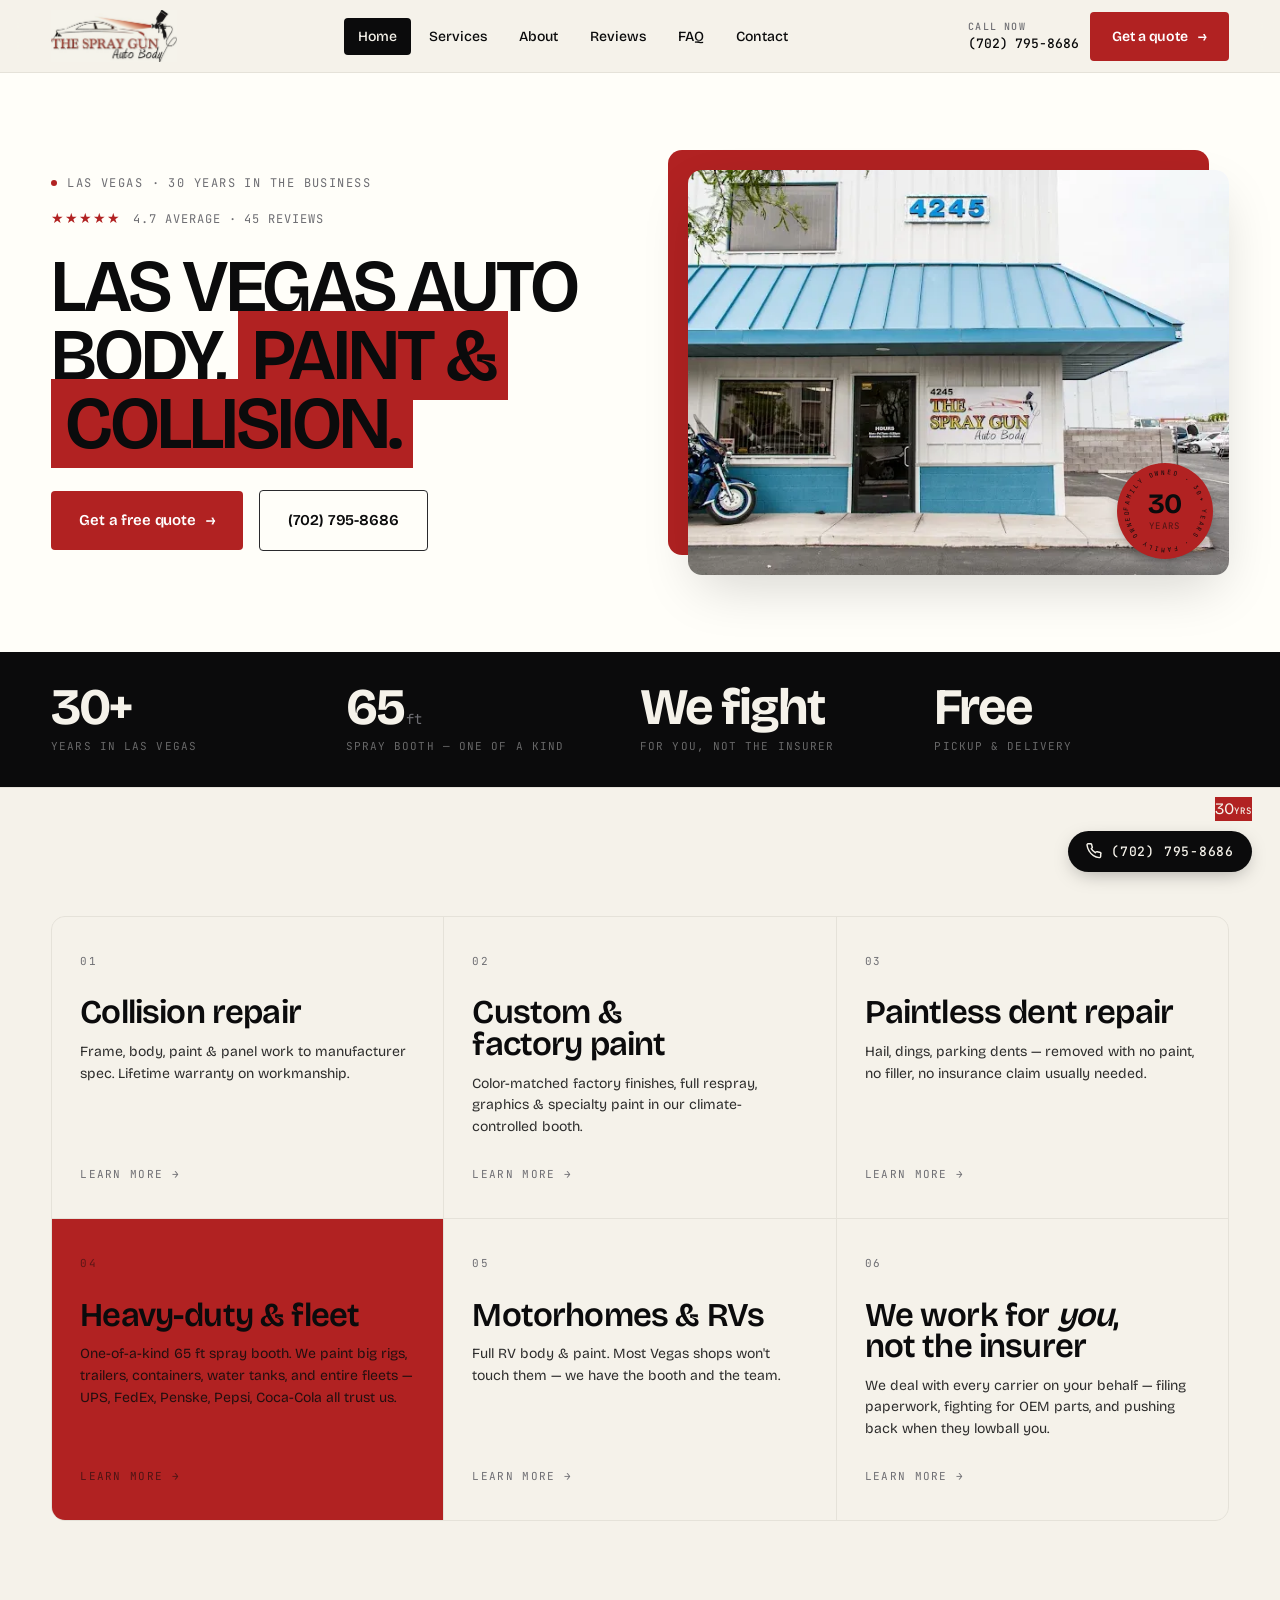
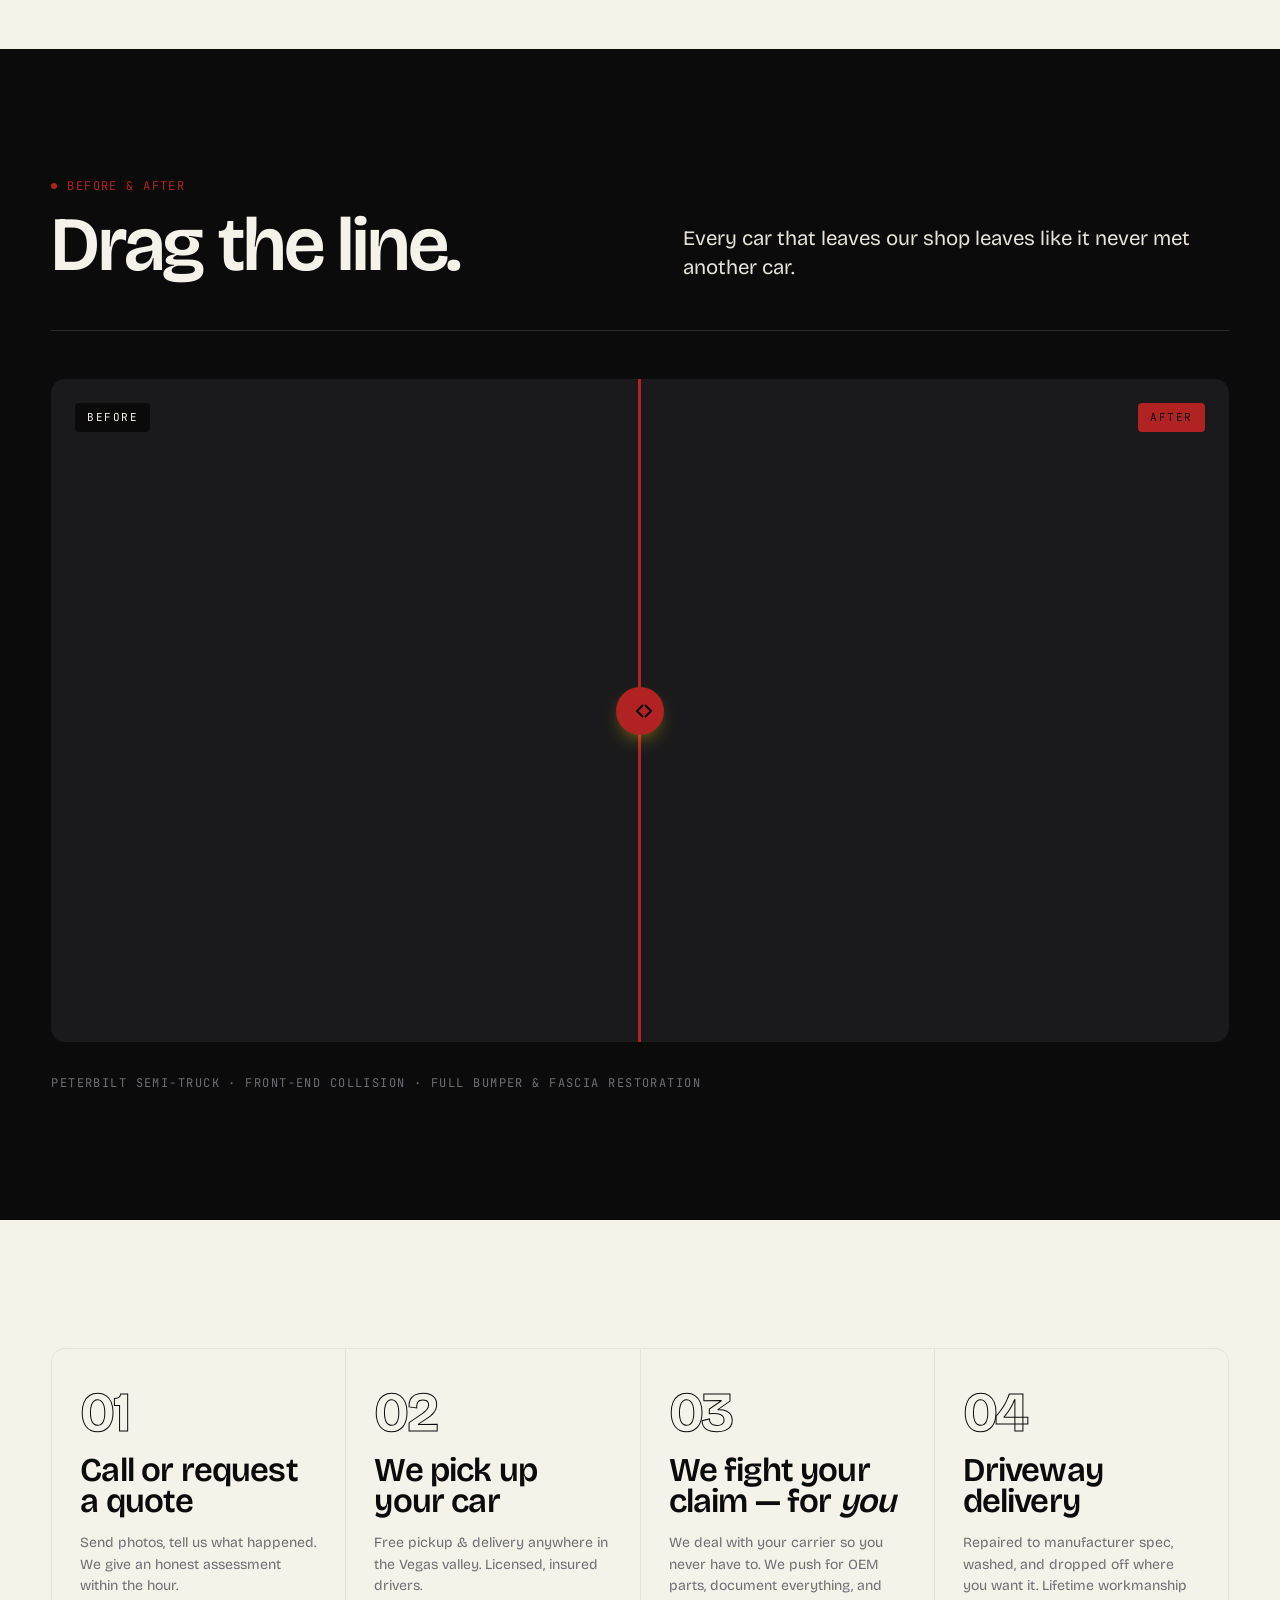
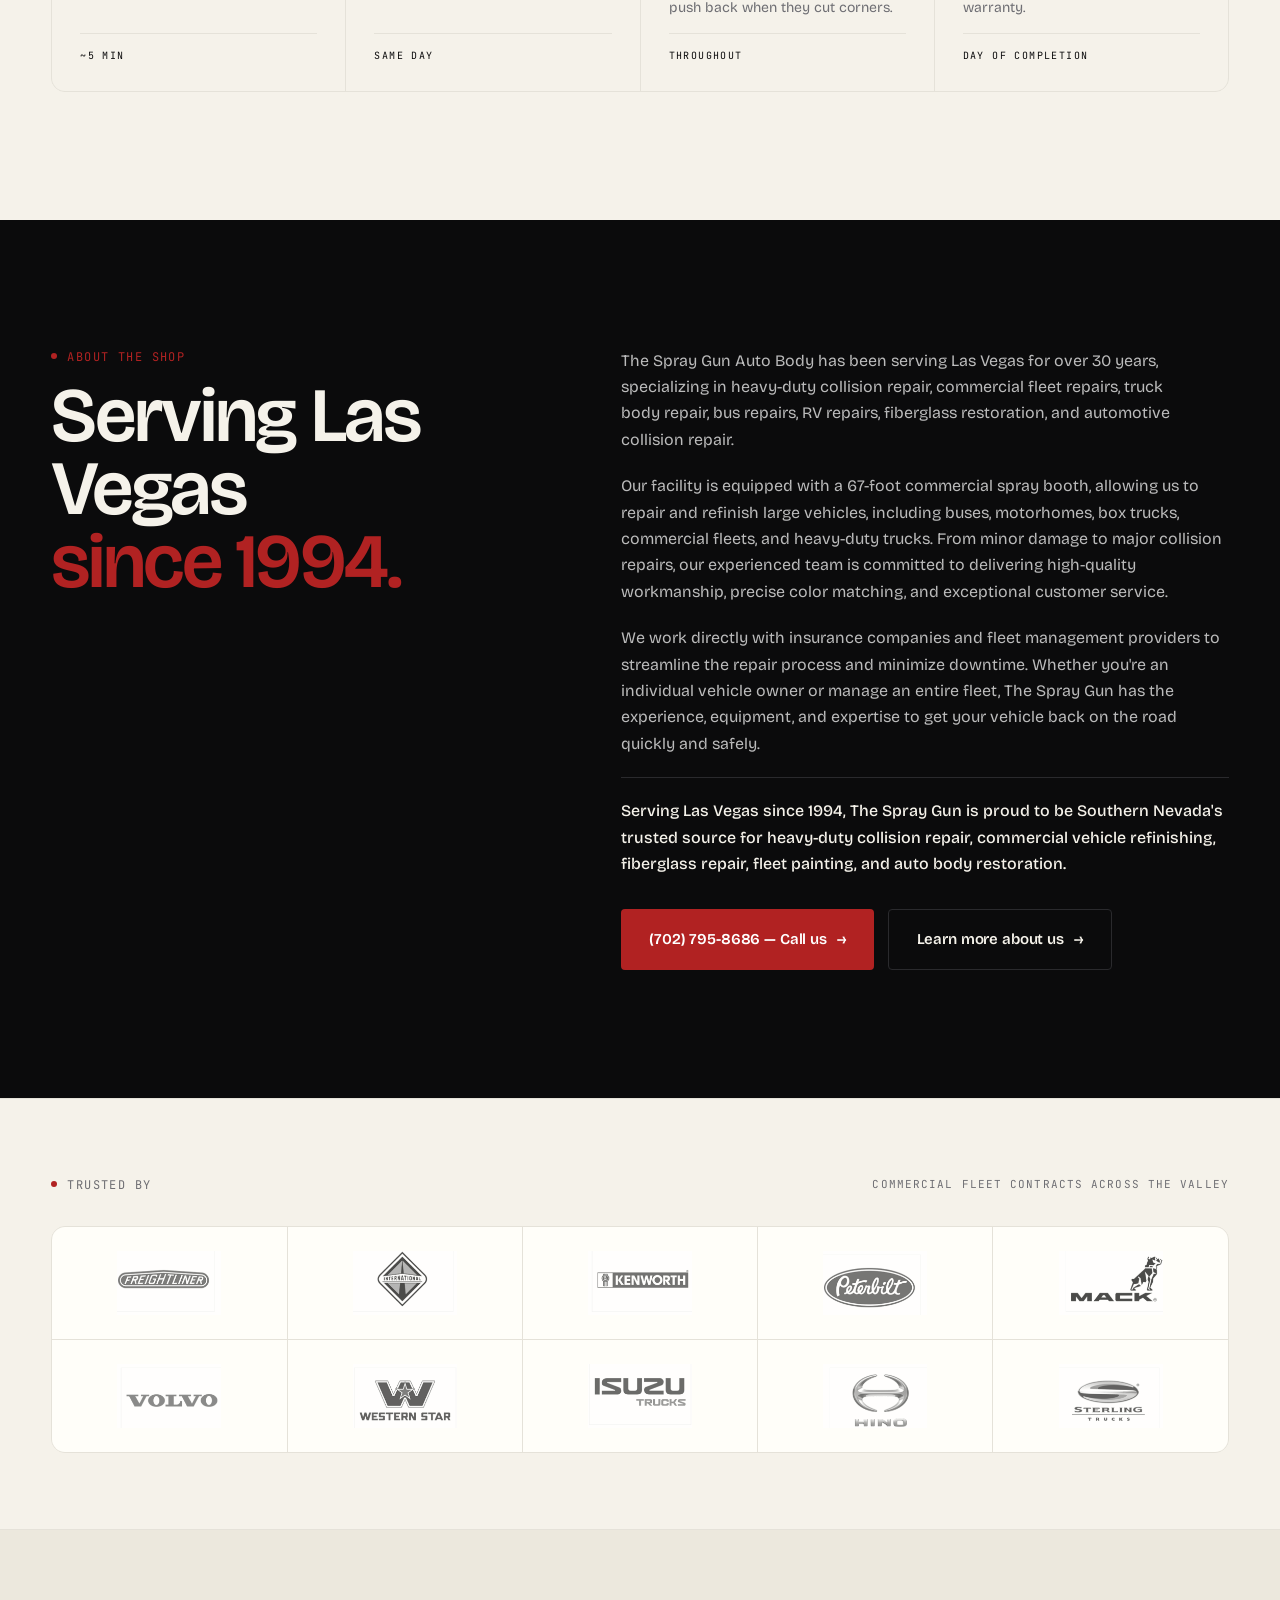
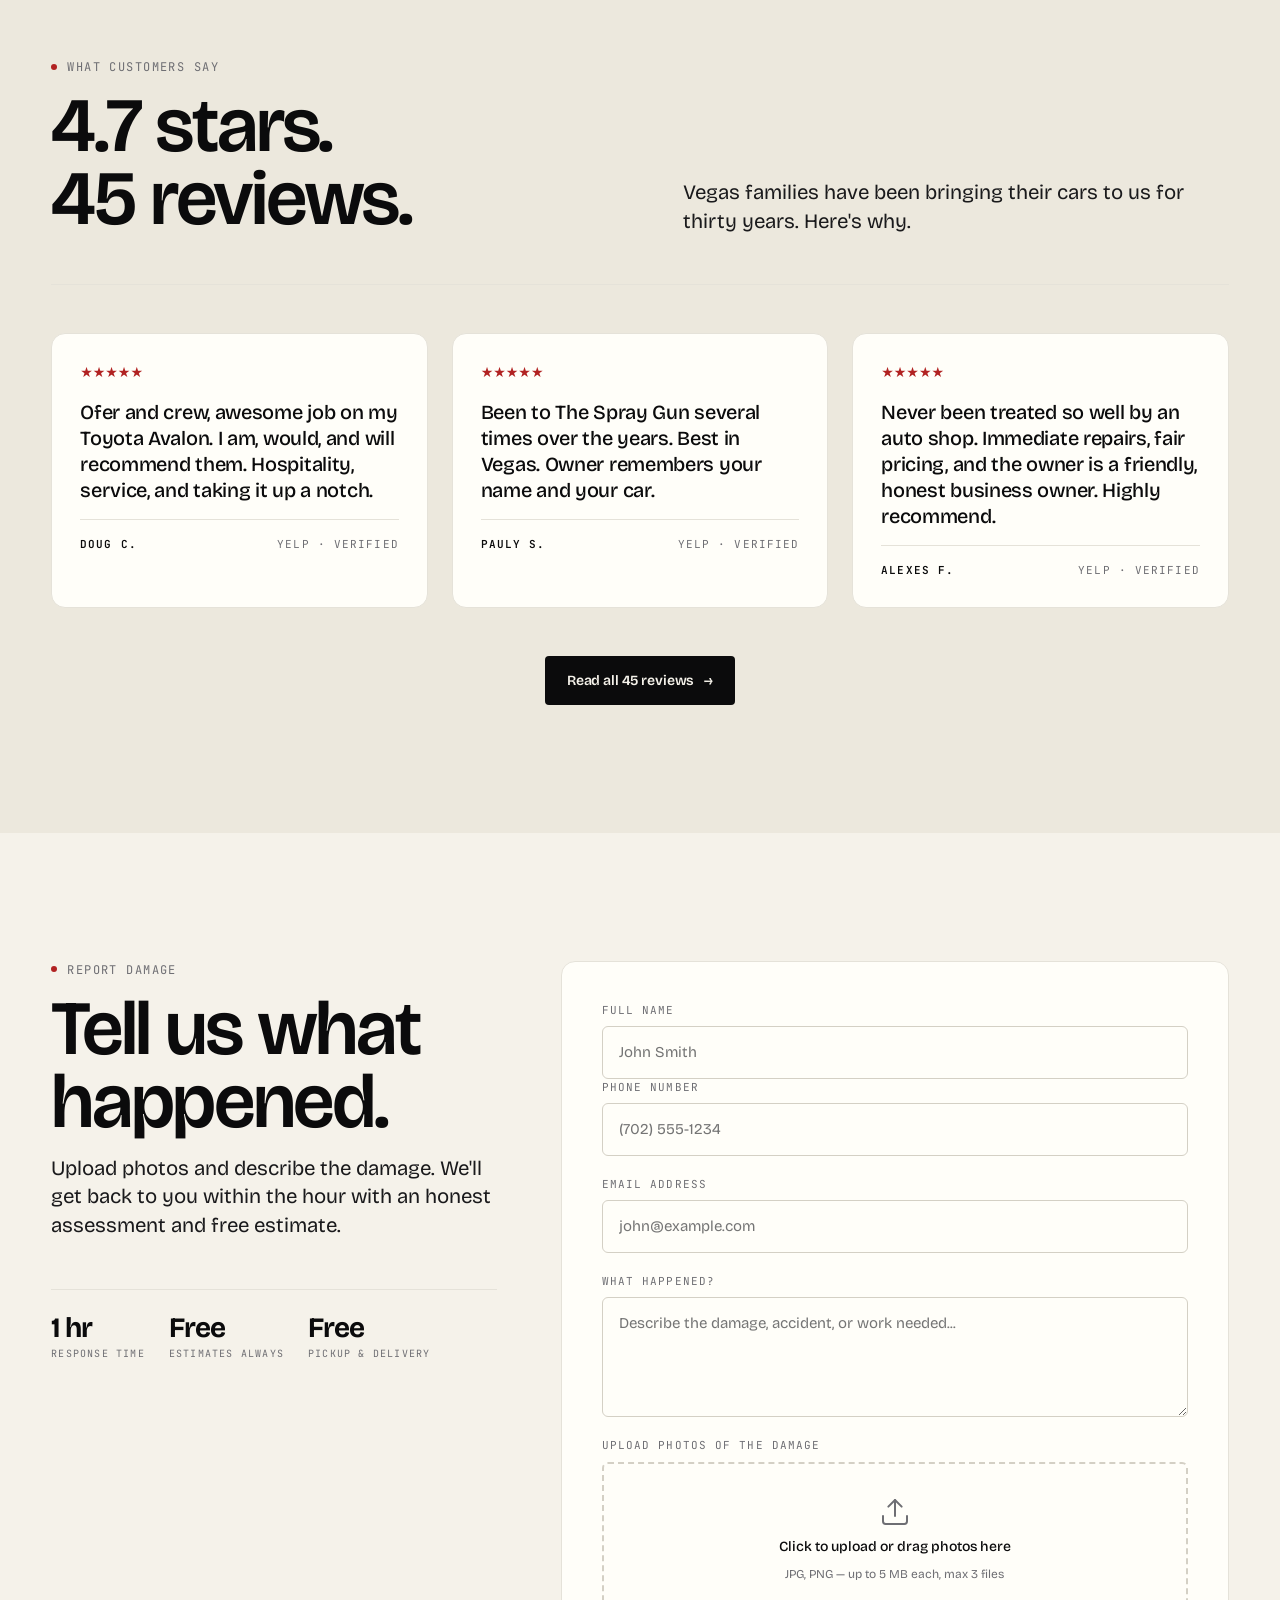
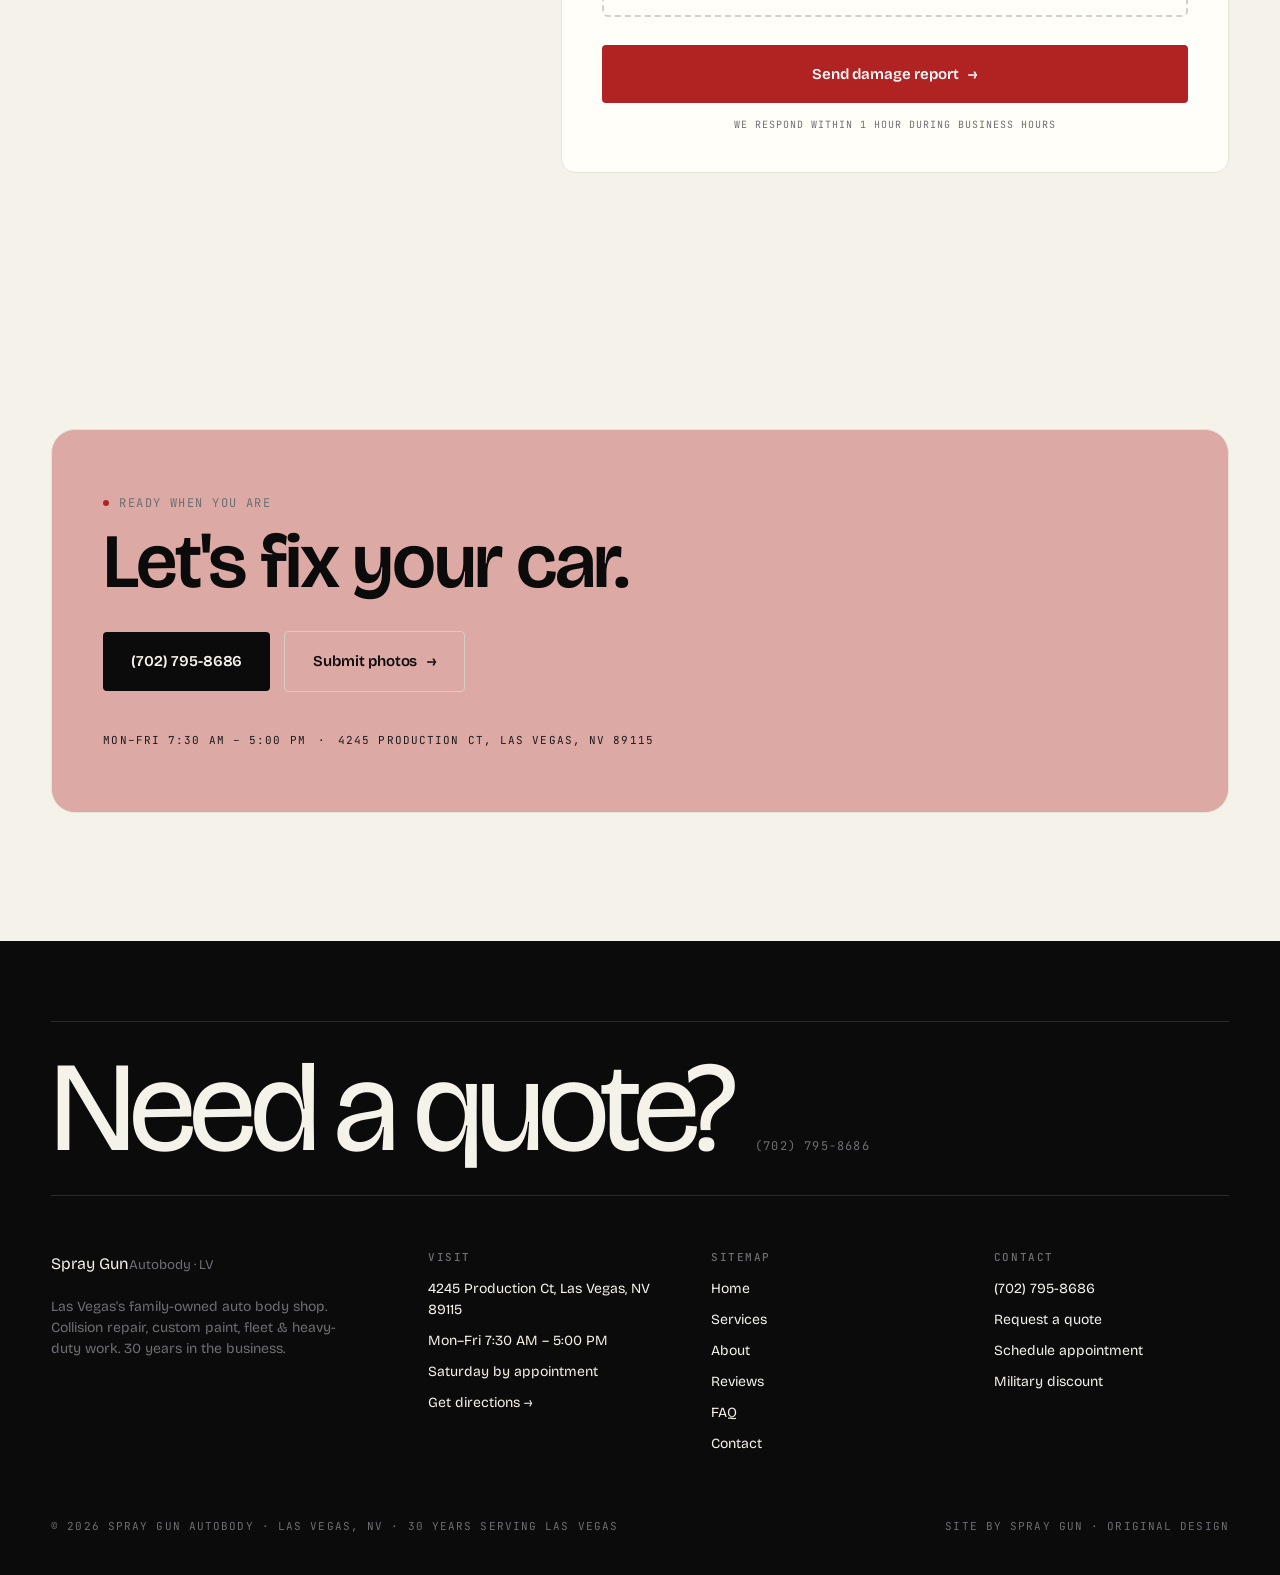
==== commit d1eb4445: "Update index.html" ====
--- a/index.html
+++ b/index.html
@@ -1,32 +1,26 @@
 <!doctype html>
 <html lang="en">
-
 <head>
-  <meta charset="utf-8" />
-  <meta name="viewport" content="width=device-width,initial-scale=1" />
-  <title>Spray Gun Autobody — Las Vegas Auto Body, Collision Repair &amp; Custom Paint</title>
-  <meta name="description"
-    content="Las Vegas's family-owned auto body shop for 30 years. Collision repair, custom paint, paintless dent repair, fleet &amp; heavy-duty service. We fight your claim for you — not the insurance company. Free pickup &amp; delivery. Call (702) 795-8686." />
-  <meta name="keywords"
-    content="auto body Las Vegas, Las Vegas autobody, collision repair Las Vegas, car repair Las Vegas, truck repair, paintless dent repair, custom paint, fleet repair, big rig painting, 65 ft spray booth, motorhome paint Las Vegas" />
-  <meta name="theme-color" content="#FFD60A" />
-  <link rel="canonical" href="https://thespraygun.com/" />
-  <meta property="og:type" content="website" />
-  <meta property="og:title" content="Spray Gun Autobody — Las Vegas Auto Body" />
-  <meta property="og:description"
-    content="Family-owned Las Vegas auto body for 30 years. Collision repair, custom paint, fleet &amp; heavy-duty. We fight your claim for you." />
-  <meta property="og:locale" content="en_US" />
-  <meta property="og:site_name" content="Spray Gun Autobody" />
-  <meta name="twitter:card" content="summary_large_image" />
-
-  <link rel="preconnect" href="https://fonts.googleapis.com" />
-  <link rel="preconnect" href="https://fonts.gstatic.com" crossorigin />
-  <link
-    href="https://fonts.googleapis.com/css2?family=Bricolage+Grotesque:opsz,wght@12..96,400;12..96,500;12..96,600;12..96,700;12..96,800&family=Instrument+Serif:ital@0;1&family=JetBrains+Mono:wght@400;500&display=swap"
-    rel="stylesheet" />
-  <link rel="stylesheet" href="assets/styles.css" />
-
-  <script type="application/ld+json">
+<meta charset="utf-8" />
+<meta name="viewport" content="width=device-width,initial-scale=1" />
+<title>Spray Gun Autobody — Las Vegas Auto Body, Collision Repair &amp; Custom Paint</title>
+<meta name="description" content="Las Vegas's family-owned auto body shop for 30 years. Collision repair, custom paint, paintless dent repair, fleet &amp; heavy-duty service. We fight your claim for you — not the insurance company. Free pickup &amp; delivery. Call (702) 795-8686." />
+<meta name="keywords" content="auto body Las Vegas, Las Vegas autobody, collision repair Las Vegas, car repair Las Vegas, truck repair, paintless dent repair, custom paint, fleet repair, big rig painting, 65 ft spray booth, motorhome paint Las Vegas" />
+<meta name="theme-color" content="#FFD60A" />
+<link rel="canonical" href="https://thespraygun.com/" />
+<meta property="og:type" content="website" />
+<meta property="og:title" content="Spray Gun Autobody — Las Vegas Auto Body" />
+<meta property="og:description" content="Family-owned Las Vegas auto body for 30 years. Collision repair, custom paint, fleet &amp; heavy-duty. We fight your claim for you." />
+<meta property="og:locale" content="en_US" />
+<meta property="og:site_name" content="Spray Gun Autobody" />
+<meta name="twitter:card" content="summary_large_image" />
+
+<link rel="preconnect" href="https://fonts.googleapis.com" />
+<link rel="preconnect" href="https://fonts.gstatic.com" crossorigin />
+<link href="https://fonts.googleapis.com/css2?family=Bricolage+Grotesque:opsz,wght@12..96,400;12..96,500;12..96,600;12..96,700;12..96,800&family=Instrument+Serif:ital@0;1&family=JetBrains+Mono:wght@400;500&display=swap" rel="stylesheet" />
+<link rel="stylesheet" href="assets/styles.css" />
+
+<script type="application/ld+json">
 {
   "@context": "https://schema.org",
   "@type": "AutoBodyShop",
@@ -55,1127 +49,1066 @@
 }
 </script>
 </head>
-
 <body>
 
-  <header data-nav="home"></header>
-
-  <!-- ============================================================
+<header data-nav="home"></header>
+
+<!-- ============================================================
      HERO
      ============================================================ -->
-  <section class="hero hero-split" data-screen-label="01 Home — Hero">
-    <div class="hero-grid wrap">
-
-      <div class="hero-content">
-        <div class="hero-meta">
-          <div class="eyebrow eyebrow-dot">Las Vegas · 30 years in the business</div>
-          <div class="hero-rating">
-            <div class="stars" aria-hidden="true">★★★★★</div>
-            <span>4.7 average · 45 reviews</span>
+<section class="hero hero-split" data-screen-label="01 Home — Hero">
+  <div class="hero-grid wrap">
+
+    <div class="hero-content">
+      <div class="hero-meta">
+        <div class="eyebrow eyebrow-dot">Las Vegas · 30 years in the business</div>
+        <div class="hero-rating">
+          <div class="stars" aria-hidden="true">★★★★★</div>
+          <span>4.7 average · 45 reviews</span>
+        </div>
+      </div>
+
+      <h1 class="hero-h">
+        Las Vegas
+        auto body,
+        <span class="hero-line">
+          <span class="hero-mark">paint &amp; collision.</span>
+        </span>
+      </h1>
+
+      <div class="hero-side">
+        <div class="row" style="margin-top:8px;">
+          <a href="contact.html#quote" class="btn btn-yellow btn-lg">Get a free quote <span class="arrow">→</span></a>
+          <a href="tel:7027958686" class="btn btn-ghost-light btn-lg">(702) 795-8686</a>
+        </div>
+      </div>
+    </div>
+
+    <div class="hero-img-col">
+      <div class="hero-img-frame">
+        <img src="shop-front.webp" alt="The Spray Gun Auto Body — Las Vegas shop front" class="hero-shop-img" />
+        <div class="hero-badge">
+          <div class="hero-badge-spin" aria-hidden="true">
+            <svg viewBox="0 0 200 200" width="100%" height="100%">
+              <defs>
+                <path id="circle-text" d="M 100,100 m -76,0 a 76,76 0 1,1 152,0 a 76,76 0 1,1 -152,0" />
+              </defs>
+              <text font-family="JetBrains Mono" font-size="13" letter-spacing="4" fill="currentColor">
+                <textPath href="#circle-text">FAMILY OWNED · 30+ YEARS · FAMILY OWNED · 30+ YEARS · </textPath>
+              </text>
+            </svg>
           </div>
-        </div>
-
-        <h1 class="hero-h">
-          Las Vegas
-          auto body,
-          <span class="hero-line">
-            <span class="hero-mark">paint &amp; collision.</span>
-          </span>
-        </h1>
-
-        <div class="hero-side">
-          <div class="row" style="margin-top:8px;">
-            <a href="contact.html#quote" class="btn btn-yellow btn-lg">Get a free quote <span class="arrow">→</span></a>
-            <a href="tel:7027958686" class="btn btn-ghost-light btn-lg">(702) 795-8686</a>
+          <div class="hero-badge-inner">
+            <span>30</span>
+            <small>years</small>
           </div>
         </div>
       </div>
-
-      <div class="hero-img-col">
-        <div class="hero-img-frame">
-          <img src="shop-front.webp" alt="The Spray Gun Auto Body — Las Vegas shop front" class="hero-shop-img" />
-          <div class="hero-badge">
-            <div class="hero-badge-spin" aria-hidden="true">
-              <svg viewBox="0 0 200 200" width="100%" height="100%">
-                <defs>
-                  <path id="circle-text" d="M 100,100 m -76,0 a 76,76 0 1,1 152,0 a 76,76 0 1,1 -152,0" />
-                </defs>
-                <text font-family="JetBrains Mono" font-size="13" letter-spacing="4" fill="currentColor">
-                  <textPath href="#circle-text">FAMILY OWNED · 30+ YEARS · FAMILY OWNED · 30+ YEARS · </textPath>
-                </text>
-              </svg>
-            </div>
-            <div class="hero-badge-inner">
-              <span>30</span>
-              <small>years</small>
-            </div>
-          </div>
-        </div>
-      </div>
-
-    </div>
-    <div class="hero-ticker-row">
-      <div class="hero-ticker wrap">
-        <div class="tk-item">
-          <div class="tk-n">30+</div>
-          <div class="tk-l">Years in Las Vegas</div>
-        </div>
-        <div class="tk-item">
-          <div class="tk-n">65<small>ft</small></div>
-          <div class="tk-l">Spray booth — one of a kind</div>
-        </div>
-        <div class="tk-item">
-          <div class="tk-n">We fight</div>
-          <div class="tk-l">For you, not the insurer</div>
-        </div>
-        <div class="tk-item">
-          <div class="tk-n">Free</div>
-          <div class="tk-l">Pickup &amp; delivery</div>
-        </div>
-      </div>
-    </div>
-  </section>
-
-  <!-- ============================================================
+    </div>
+
+  </div>
+  <div class="hero-ticker-row">
+    <div class="hero-ticker wrap">
+      <div class="tk-item">
+        <div class="tk-n">30+</div>
+        <div class="tk-l">Years in Las Vegas</div>
+      </div>
+      <div class="tk-item">
+        <div class="tk-n">65<small>ft</small></div>
+        <div class="tk-l">Spray booth — one of a kind</div>
+      </div>
+      <div class="tk-item">
+        <div class="tk-n">We fight</div>
+        <div class="tk-l">For you, not the insurer</div>
+      </div>
+      <div class="tk-item">
+        <div class="tk-n">Free</div>
+        <div class="tk-l">Pickup &amp; delivery</div>
+      </div>
+    </div>
+  </div>
+</section>
+
+<!-- ============================================================
      SERVICES PREVIEW
      ============================================================ -->
-  <section class="section" id="services-preview" data-screen-label="01 Home — Services">
-    <div class="wrap">
-
-      <div class="svc-grid">
-        <a href="services.html#collision" class="svc-card svc-1">
-          <div class="svc-num">01</div>
-          <div class="svc-body">
-            <h3 class="h-3">Collision repair</h3>
-            <p>Frame, body, paint &amp; panel work to manufacturer spec. Lifetime warranty on workmanship.</p>
-          </div>
-          <div class="svc-cta">Learn more →</div>
-        </a>
-        <a href="services.html#paint" class="svc-card svc-2">
-          <div class="svc-num">02</div>
-          <div class="svc-body">
-            <h3 class="h-3">Custom &amp; factory paint</h3>
-            <p>Color-matched factory finishes, full respray, graphics &amp; specialty paint in our climate-controlled
-              booth.</p>
-          </div>
-          <div class="svc-cta">Learn more →</div>
-        </a>
-        <a href="services.html#pdr" class="svc-card svc-3">
-          <div class="svc-num">03</div>
-          <div class="svc-body">
-            <h3 class="h-3">Paintless dent repair</h3>
-            <p>Hail, dings, parking dents — removed with no paint, no filler, no insurance claim usually needed.</p>
-          </div>
-          <div class="svc-cta">Learn more →</div>
-        </a>
-        <a href="services.html#heavyduty" class="svc-card svc-4 svc-feature">
-          <div class="svc-num">04</div>
-          <div class="svc-body">
-            <h3 class="h-3">Heavy-duty &amp; fleet</h3>
-            <p>One-of-a-kind 65 ft spray booth. We paint big rigs, trailers, containers, water tanks, and entire fleets
-              — UPS, FedEx, Penske, Pepsi, Coca-Cola all trust us.</p>
-          </div>
-          <div class="svc-cta">Learn more →</div>
-        </a>
-        <a href="services.html#motorhome" class="svc-card svc-5">
-          <div class="svc-num">05</div>
-          <div class="svc-body">
-            <h3 class="h-3">Motorhomes &amp; RVs</h3>
-            <p>Full RV body &amp; paint. Most Vegas shops won't touch them — we have the booth and the team.</p>
-          </div>
-          <div class="svc-cta">Learn more →</div>
-        </a>
-        <a href="services.html#insurance" class="svc-card svc-6">
-          <div class="svc-num">06</div>
-          <div class="svc-body">
-            <h3 class="h-3">We work for <em>you</em>, not the insurer</h3>
-            <p>We deal with every carrier on your behalf — filing paperwork, fighting for OEM parts, and pushing back
-              when they lowball you.</p>
-          </div>
-          <div class="svc-cta">Learn more →</div>
-        </a>
-      </div>
-    </div>
-  </section>
-
-  <!-- ============================================================
+<section class="section" id="services-preview" data-screen-label="01 Home — Services">
+  <div class="wrap">
+
+    <div class="svc-grid">
+      <a href="services.html#collision" class="svc-card svc-1">
+        <div class="svc-num">01</div>
+        <div class="svc-body">
+          <h3 class="h-3">Collision repair</h3>
+          <p>Frame, body, paint &amp; panel work to manufacturer spec. Lifetime warranty on workmanship.</p>
+        </div>
+        <div class="svc-cta">Learn more →</div>
+      </a>
+      <a href="services.html#paint" class="svc-card svc-2">
+        <div class="svc-num">02</div>
+        <div class="svc-body">
+          <h3 class="h-3">Custom &amp; factory paint</h3>
+          <p>Color-matched factory finishes, full respray, graphics &amp; specialty paint in our climate-controlled booth.</p>
+        </div>
+        <div class="svc-cta">Learn more →</div>
+      </a>
+      <a href="services.html#pdr" class="svc-card svc-3">
+        <div class="svc-num">03</div>
+        <div class="svc-body">
+          <h3 class="h-3">Paintless dent repair</h3>
+          <p>Hail, dings, parking dents — removed with no paint, no filler, no insurance claim usually needed.</p>
+        </div>
+        <div class="svc-cta">Learn more →</div>
+      </a>
+      <a href="services.html#heavyduty" class="svc-card svc-4 svc-feature">
+        <div class="svc-num">04</div>
+        <div class="svc-body">
+          <h3 class="h-3">Heavy-duty &amp; fleet</h3>
+          <p>One-of-a-kind 65 ft spray booth. We paint big rigs, trailers, containers, water tanks, and entire fleets — UPS, FedEx, Penske, Pepsi, Coca-Cola all trust us.</p>
+        </div>
+        <div class="svc-cta">Learn more →</div>
+      </a>
+      <a href="services.html#motorhome" class="svc-card svc-5">
+        <div class="svc-num">05</div>
+        <div class="svc-body">
+          <h3 class="h-3">Motorhomes &amp; RVs</h3>
+          <p>Full RV body &amp; paint. Most Vegas shops won't touch them — we have the booth and the team.</p>
+        </div>
+        <div class="svc-cta">Learn more →</div>
+      </a>
+      <a href="services.html#insurance" class="svc-card svc-6">
+        <div class="svc-num">06</div>
+        <div class="svc-body">
+          <h3 class="h-3">We work for <em>you</em>, not the insurer</h3>
+          <p>We deal with every carrier on your behalf — filing paperwork, fighting for OEM parts, and pushing back when they lowball you.</p>
+        </div>
+        <div class="svc-cta">Learn more →</div>
+      </a>
+    </div>
+  </div>
+</section>
+
+<!-- ============================================================
      BEFORE / AFTER
      ============================================================ -->
-  <section class="section" style="background:var(--ink);color:var(--paper);" data-screen-label="01 Home — Before/After">
-    <div class="wrap">
-      <div class="sec-head" style="border-color:var(--ink-3);">
-        <div>
-          <div class="eyebrow eyebrow-dot" style="color:var(--yellow);">Before &amp; after</div>
-          <h2 class="h-1" style="margin-top:14px;color:var(--paper);">Drag the line.</h2>
-        </div>
-        <p class="lead" style="max-width:42ch;color:var(--line);">
-          Every car that leaves our shop leaves like it never met another car.
-        </p>
-      </div>
-
-      <div class="ba" id="ba">
-        <div class="ba-after" style="background: url('peterbilt_after.jpg') center/cover no-repeat;"></div>
-        <div class="ba-before" id="ba-before">
-          <div id="ba-before-img"
-            style="position:absolute;top:0;left:0;height:100%;background:url('peterbilt_before.jpg') center/cover no-repeat;">
-          </div>
-        </div>
-        <button class="ba-handle" id="ba-handle" aria-label="Drag to compare">
-          <span class="ba-line"></span>
-          <span class="ba-knob">
-            <svg width="24" height="24" viewBox="0 0 24 24" fill="none" stroke="currentColor" stroke-width="2">
-              <polyline points="15 18 9 12 15 6"></polyline>
-              <polyline points="9 18 15 12 9 6" transform="translate(8, 0)"></polyline>
-            </svg>
-          </span>
-        </button>
-        <div class="ba-label ba-label-before">Before</div>
-        <div class="ba-label ba-label-after">After</div>
-      </div>
-
-      <div class="row" style="margin-top:32px;">
-        <span class="eyebrow" style="color:var(--mute);">Peterbilt semi-truck · front-end collision · full bumper &amp;
-          fascia restoration</span>
-      </div>
-    </div>
-  </section>
-
-  <!-- ============================================================
+<section class="section" style="background:var(--ink);color:var(--paper);" data-screen-label="01 Home — Before/After">
+  <div class="wrap">
+    <div class="sec-head" style="border-color:var(--ink-3);">
+      <div>
+        <div class="eyebrow eyebrow-dot" style="color:var(--yellow);">Before &amp; after</div>
+        <h2 class="h-1" style="margin-top:14px;color:var(--paper);">Drag the line.</h2>
+      </div>
+      <p class="lead" style="max-width:42ch;color:var(--line);">
+        Every car that leaves our shop leaves like it never met another car.
+      </p>
+    </div>
+
+    <div class="ba" id="ba">
+      <div class="ba-after" style="background: url('peterbilt_after.jpg') center/cover no-repeat;"></div>
+      <div class="ba-before" id="ba-before">
+        <div id="ba-before-img" style="position:absolute;top:0;left:0;height:100%;background:url('peterbilt_before.jpg') center/cover no-repeat;"></div>
+      </div>
+      <button class="ba-handle" id="ba-handle" aria-label="Drag to compare">
+        <span class="ba-line"></span>
+        <span class="ba-knob">
+          <svg width="24" height="24" viewBox="0 0 24 24" fill="none" stroke="currentColor" stroke-width="2">
+            <polyline points="15 18 9 12 15 6"></polyline>
+            <polyline points="9 18 15 12 9 6" transform="translate(8, 0)"></polyline>
+          </svg>
+        </span>
+      </button>
+      <div class="ba-label ba-label-before">Before</div>
+      <div class="ba-label ba-label-after">After</div>
+    </div>
+
+    <div class="row" style="margin-top:32px;">
+      <span class="eyebrow" style="color:var(--mute);">Peterbilt semi-truck · front-end collision · full bumper &amp; fascia restoration</span>
+    </div>
+  </div>
+</section>
+
+<!-- ============================================================
      PROCESS
      ============================================================ -->
-  <section class="section" data-screen-label="01 Home — Process">
-    <div class="wrap">
-      <ol class="process">
-        <li class="step">
-          <span class="step-n">01</span>
-          <h3 class="h-3">Call or request a quote</h3>
-          <p>Send photos, tell us what happened. We give an honest assessment within the hour.</p>
-          <div class="step-meta">~5 min</div>
-        </li>
-        <li class="step">
-          <span class="step-n">02</span>
-          <h3 class="h-3">We pick up your car</h3>
-          <p>Free pickup &amp; delivery anywhere in the Vegas valley. Licensed, insured drivers.</p>
-          <div class="step-meta">Same day</div>
-        </li>
-        <li class="step">
-          <span class="step-n">03</span>
-          <h3 class="h-3">We fight your claim — for <em>you</em></h3>
-          <p>We deal with your carrier so you never have to. We push for OEM parts, document everything, and push back
-            when they cut corners.</p>
-          <div class="step-meta">Throughout</div>
-        </li>
-        <li class="step">
-          <span class="step-n">04</span>
-          <h3 class="h-3">Driveway delivery</h3>
-          <p>Repaired to manufacturer spec, washed, and dropped off where you want it. Lifetime workmanship warranty.
-          </p>
-          <div class="step-meta">Day of completion</div>
-        </li>
-      </ol>
-    </div>
-  </section>
-
-  <!-- ============================================================
+<section class="section" data-screen-label="01 Home — Process">
+  <div class="wrap">
+    <ol class="process">
+      <li class="step">
+        <span class="step-n">01</span>
+        <h3 class="h-3">Call or request a quote</h3>
+        <p>Send photos, tell us what happened. We give an honest assessment within the hour.</p>
+        <div class="step-meta">~5 min</div>
+      </li>
+      <li class="step">
+        <span class="step-n">02</span>
+        <h3 class="h-3">We pick up your car</h3>
+        <p>Free pickup &amp; delivery anywhere in the Vegas valley. Licensed, insured drivers.</p>
+        <div class="step-meta">Same day</div>
+      </li>
+      <li class="step">
+        <span class="step-n">03</span>
+        <h3 class="h-3">We fight your claim — for <em>you</em></h3>
+        <p>We deal with your carrier so you never have to. We push for OEM parts, document everything, and push back when they cut corners.</p>
+        <div class="step-meta">Throughout</div>
+      </li>
+      <li class="step">
+        <span class="step-n">04</span>
+        <h3 class="h-3">Driveway delivery</h3>
+        <p>Repaired to manufacturer spec, washed, and dropped off where you want it. Lifetime workmanship warranty.</p>
+        <div class="step-meta">Day of completion</div>
+      </li>
+    </ol>
+  </div>
+</section>
+
+<!-- ============================================================
      OWNER QUOTE
      ============================================================ -->
-  <section class="section ofer-section" style="background:var(--ink);color:var(--paper);"
-    data-screen-label="01 Home — Owner Quote">
-    <div class="wrap">
-      <div class="ofer-block">
-        <div class="ofer-quotemark" aria-hidden="true">&ldquo;</div>
-        <blockquote class="ofer-text">
-          The Spray Gun Auto Body has been serving Las Vegas for over 30 years, specializing in heavy-duty collision
-          repair, commercial fleet repairs, truck body repair, bus repairs, RV repairs, fiberglass restoration, and
-          automotive collision repair. Our facility is equipped with a 67-foot commercial spray booth, allowing us to
-          repair and refinish large vehicles, including buses, motorhomes, box trucks, commercial fleets, and heavy-duty
-          trucks. From minor damage to major collision repairs, our experienced team is committed to delivering
-          high-quality workmanship, precise color matching, and exceptional customer service. </blockquote>
-        <p class="ofer-sub">
-          We work directly with insurance companies and fleet management providers to streamline the repair process and
-          minimize downtime. Whether you're an individual vehicle owner or manage an entire fleet, The Spray Gun has the
-          experience, equipment, and expertise to get your vehicle back on the road quickly and safely. Serving Las
-          Vegas since 1994, The Spray Gun is proud to be Southern Nevada's trusted source for heavy-duty collision
-          repair, commercial vehicle refinishing, fiberglass repair, fleet painting, and auto body restoration. </p>
-        <div class="ofer-footer">
-          <a href="tel:7027958686" class="btn btn-yellow btn-lg">(702) 795-8686 — Call Ofer directly</a>
-          <div class="ofer-sig">
-            <span class="ofer-name">Ofer Nurkin</span>
-            <small>Owner &amp; founder · The Spray Gun Auto Body · 30 years</small>
-          </div>
-        </div>
-      </div>
-    </div>
-  </section>
-
-  <!-- ============================================================
+<section class="section about-section" style="background:var(--ink);color:var(--paper);" data-screen-label="01 Home — About">
+  <div class="wrap">
+    <div class="about-layout">
+      <div class="about-head">
+        <div class="eyebrow eyebrow-dot" style="color:var(--yellow);">About the shop</div>
+        <h2 class="h-1" style="margin-top:14px;color:var(--paper);">Serving Las Vegas<br /><span style="color:var(--yellow);">since 1994.</span></h2>
+      </div>
+      <div class="about-body">
+        <p>The Spray Gun Auto Body has been serving Las Vegas for over 30 years, specializing in heavy-duty collision repair, commercial fleet repairs, truck body repair, bus repairs, RV repairs, fiberglass restoration, and automotive collision repair.</p>
+        <p>Our facility is equipped with a 67-foot commercial spray booth, allowing us to repair and refinish large vehicles, including buses, motorhomes, box trucks, commercial fleets, and heavy-duty trucks. From minor damage to major collision repairs, our experienced team is committed to delivering high-quality workmanship, precise color matching, and exceptional customer service.</p>
+        <p>We work directly with insurance companies and fleet management providers to streamline the repair process and minimize downtime. Whether you're an individual vehicle owner or manage an entire fleet, The Spray Gun has the experience, equipment, and expertise to get your vehicle back on the road quickly and safely.</p>
+        <p class="about-highlight">Serving Las Vegas since 1994, The Spray Gun is proud to be Southern Nevada's trusted source for heavy-duty collision repair, commercial vehicle refinishing, fiberglass repair, fleet painting, and auto body restoration.</p>
+        <div class="about-cta">
+          <a href="tel:7027958686" class="btn btn-yellow btn-lg">(702) 795-8686 — Call us <span class="arrow">→</span></a>
+          <a href="about.html" class="btn btn-ghost-dark btn-lg">Learn more about us <span class="arrow">→</span></a>
+        </div>
+      </div>
+    </div>
+  </div>
+</section>
+
+<!-- ============================================================
      BRANDS
      ============================================================ -->
-  <section class="section-sm" style="border-top:1px solid var(--line);border-bottom:1px solid var(--line);"
-    data-screen-label="01 Home — Brands">
-    <div class="wrap">
-      <div class="brands-head">
-        <div class="eyebrow eyebrow-dot">Trusted by</div>
-        <p class="brands-sub">Commercial fleet contracts across the valley</p>
-      </div>
-      <div class="brands-grid">
-        <div class="brand"><img src="logos/freightliner.png" alt="Freightliner" /></div>
-        <div class="brand"><img src="logos/international.png" alt="International" /></div>
-        <div class="brand"><img src="logos/kenworth.png" alt="Kenworth" /></div>
-        <div class="brand"><img src="logos/peterbilt.png" alt="Peterbilt" /></div>
-        <div class="brand"><img src="logos/mack.png" alt="Mack" /></div>
-        <div class="brand"><img src="logos/volvo.png" alt="Volvo" /></div>
-        <div class="brand"><img src="logos/western-star.png" alt="Western Star" /></div>
-        <div class="brand"><img src="logos/isuzu.png" alt="Isuzu" /></div>
-        <div class="brand"><img src="logos/hino.png" alt="Hino" /></div>
-        <div class="brand"><img src="logos/sterling.png" alt="Sterling" /></div>
-      </div>
-    </div>
-  </section>
-
-  <!-- ============================================================
+<section class="section-sm" style="border-top:1px solid var(--line);border-bottom:1px solid var(--line);" data-screen-label="01 Home — Brands">
+  <div class="wrap">
+    <div class="brands-head">
+      <div class="eyebrow eyebrow-dot">Trusted by</div>
+      <p class="brands-sub">Commercial fleet contracts across the valley</p>
+    </div>
+    <div class="brands-grid">
+      <div class="brand"><img src="logos/freightliner.png" alt="Freightliner" /></div>
+      <div class="brand"><img src="logos/international.png" alt="International" /></div>
+      <div class="brand"><img src="logos/kenworth.png" alt="Kenworth" /></div>
+      <div class="brand"><img src="logos/peterbilt.png" alt="Peterbilt" /></div>
+      <div class="brand"><img src="logos/mack.png" alt="Mack" /></div>
+      <div class="brand"><img src="logos/volvo.png" alt="Volvo" /></div>
+      <div class="brand"><img src="logos/western-star.png" alt="Western Star" /></div>
+      <div class="brand"><img src="logos/isuzu.png" alt="Isuzu" /></div>
+      <div class="brand"><img src="logos/hino.png" alt="Hino" /></div>
+      <div class="brand"><img src="logos/sterling.png" alt="Sterling" /></div>
+    </div>
+  </div>
+</section>
+
+<!-- ============================================================
      REVIEWS
      ============================================================ -->
-  <section class="section" style="background:var(--paper-2);" data-screen-label="01 Home — Reviews">
-    <div class="wrap">
-      <div class="sec-head">
-        <div>
-          <div class="eyebrow eyebrow-dot">What customers say</div>
-          <h2 class="h-1" style="margin-top:14px;">4.7 stars.<br /><span class="italic-serif">45 reviews.</span></h2>
-        </div>
-        <p class="lead" style="max-width:42ch;">
-          Vegas families have been bringing their cars to us for thirty years. Here's why.
+<section class="section" style="background:var(--paper-2);" data-screen-label="01 Home — Reviews">
+  <div class="wrap">
+    <div class="sec-head">
+      <div>
+        <div class="eyebrow eyebrow-dot">What customers say</div>
+        <h2 class="h-1" style="margin-top:14px;">4.7 stars.<br /><span class="italic-serif">45 reviews.</span></h2>
+      </div>
+      <p class="lead" style="max-width:42ch;">
+        Vegas families have been bringing their cars to us for thirty years. Here's why.
+      </p>
+    </div>
+
+    <div class="reviews">
+      <article class="review">
+        <div class="stars">★★★★★</div>
+        <p class="review-q">Ofer and crew, awesome job on my Toyota Avalon. I am, would, and will recommend them. Hospitality, service, and taking it up a notch.</p>
+        <footer><strong>Doug C.</strong><span>Yelp · Verified</span></footer>
+      </article>
+      <article class="review">
+        <div class="stars">★★★★★</div>
+        <p class="review-q">Been to The Spray Gun several times over the years. Best in Vegas. Owner remembers your name and your car.</p>
+        <footer><strong>Pauly S.</strong><span>Yelp · Verified</span></footer>
+      </article>
+      <article class="review">
+        <div class="stars">★★★★★</div>
+        <p class="review-q">Never been treated so well by an auto shop. Immediate repairs, fair pricing, and the owner is a friendly, honest business owner. Highly recommend.</p>
+        <footer><strong>Alexes F.</strong><span>Yelp · Verified</span></footer>
+      </article>
+    </div>
+
+    <div class="center" style="margin-top:48px;">
+      <a href="reviews.html" class="btn btn-ink">Read all 45 reviews <span class="arrow">→</span></a>
+    </div>
+  </div>
+</section>
+
+<!-- ============================================================
+     DAMAGE REPORT FORM
+     ============================================================ -->
+<section class="section" id="report" data-screen-label="01 Home — Report Damage">
+  <div class="wrap">
+    <div class="report-layout">
+      <div class="report-side">
+        <div class="eyebrow eyebrow-dot">Report damage</div>
+        <h2 class="h-1" style="margin-top:14px;">Tell us what<br />happened.</h2>
+        <p class="lead" style="margin-top:16px;">
+          Upload photos and describe the damage. We'll get back to you within the hour with an honest assessment and free estimate.
         </p>
-      </div>
-
-      <div class="reviews">
-        <article class="review">
-          <div class="stars">★★★★★</div>
-          <p class="review-q">Ofer and crew, awesome job on my Toyota Avalon. I am, would, and will recommend them.
-            Hospitality, service, and taking it up a notch.</p>
-          <footer><strong>Doug C.</strong><span>Yelp · Verified</span></footer>
-        </article>
-        <article class="review">
-          <div class="stars">★★★★★</div>
-          <p class="review-q">Been to The Spray Gun several times over the years. Best in Vegas. Owner remembers your
-            name and your car.</p>
-          <footer><strong>Pauly S.</strong><span>Yelp · Verified</span></footer>
-        </article>
-        <article class="review">
-          <div class="stars">★★★★★</div>
-          <p class="review-q">Never been treated so well by an auto shop. Immediate repairs, fair pricing, and the owner
-            is a friendly, honest business owner. Highly recommend.</p>
-          <footer><strong>Alexes F.</strong><span>Yelp · Verified</span></footer>
-        </article>
-      </div>
-
-      <div class="center" style="margin-top:48px;">
-        <a href="reviews.html" class="btn btn-ink">Read all 45 reviews <span class="arrow">→</span></a>
-      </div>
-    </div>
-  </section>
-
-  <!-- ============================================================
+        <div class="report-trust">
+          <div>
+            <strong>1 hr</strong>
+            <small>Response time</small>
+          </div>
+          <div>
+            <strong>Free</strong>
+            <small>Estimates always</small>
+          </div>
+          <div>
+            <strong>Free</strong>
+            <small>Pickup &amp; delivery</small>
+          </div>
+        </div>
+      </div>
+      <form action="https://api.web3forms.com/submit" method="POST" enctype="multipart/form-data" class="report-form" id="report-form">
+        <input type="hidden" name="access_key" value="c3ff156c-3761-479f-8ebc-9711a91b3e7a" />
+        <input type="hidden" name="subject" value="New Damage Report — The Spray Gun Website" />
+        <input type="hidden" name="from_name" value="Spray Gun Website" />
+        <input type="checkbox" name="botcheck" style="display:none;" />
+        <div class="form-grid">
+          <div class="field">
+            <label for="hp-name">Full name</label>
+            <input type="text" id="hp-name" name="name" required placeholder="John Smith" />
+          </div>
+          <div class="field">
+            <label for="hp-phone">Phone number</label>
+            <input type="tel" id="hp-phone" name="phone" required placeholder="(702) 555-1234" />
+          </div>
+        </div>
+        <div class="field" style="margin-top:20px;">
+          <label for="hp-email">Email address</label>
+          <input type="email" id="hp-email" name="email" required placeholder="john@example.com" />
+        </div>
+        <div class="field" style="margin-top:20px;">
+          <label for="hp-message">What happened?</label>
+          <textarea id="hp-message" name="message" required placeholder="Describe the damage, accident, or work needed..."></textarea>
+        </div>
+        <div class="field" style="margin-top:20px;">
+          <label>Upload photos of the damage</label>
+          <div class="upload-zone" id="hp-upload-zone">
+            <input type="file" name="attachment" id="hp-photos" accept="image/*" multiple class="upload-input" />
+            <div class="upload-prompt">
+              <svg width="32" height="32" viewBox="0 0 24 24" fill="none" stroke="currentColor" stroke-width="1.5" stroke-linecap="round" stroke-linejoin="round"><path d="M21 15v4a2 2 0 0 1-2 2H5a2 2 0 0 1-2-2v-4"></path><polyline points="17 8 12 3 7 8"></polyline><line x1="12" y1="3" x2="12" y2="15"></line></svg>
+              <p>Click to upload or drag photos here</p>
+              <small>JPG, PNG — up to 5 MB each, max 3 files</small>
+            </div>
+            <div class="upload-thumbs" id="hp-thumbs"></div>
+          </div>
+        </div>
+        <button type="submit" class="btn btn-yellow btn-lg" style="margin-top:28px;width:100%;justify-content:center;" id="hp-submit">
+          Send damage report <span class="arrow">→</span>
+        </button>
+        <p style="margin-top:14px;font-family:var(--mono);font-size:10px;letter-spacing:0.1em;text-transform:uppercase;color:var(--mute);text-align:center;">
+          We respond within 1 hour during business hours
+        </p>
+        <div class="form-success" id="hp-success">
+          <div class="form-success-icon">
+            <svg width="32" height="32" viewBox="0 0 24 24" fill="none" stroke="currentColor" stroke-width="2.5" stroke-linecap="round" stroke-linejoin="round"><polyline points="20 6 9 17 4 12"></polyline></svg>
+          </div>
+          <h3 class="h-3">Report received.</h3>
+          <p>We'll review your photos and get back to you within the hour. If it's after hours, first thing tomorrow.</p>
+        </div>
+      </form>
+    </div>
+  </div>
+</section>
+
+<!-- ============================================================
      CTA
      ============================================================ -->
-  <section class="section" data-screen-label="01 Home — CTA">
-    <div class="wrap">
-      <div class="cta-block">
-        <div class="cta-inner">
-          <div class="eyebrow eyebrow-dot">Ready when you are</div>
-          <h2 class="h-1" style="margin-top:14px;">
-            Let's fix your car.
-          </h2>
-          <div class="row" style="margin-top:32px; gap:14px;">
-            <a href="contact.html#quote" class="btn btn-ink btn-lg">Get a free quote <span class="arrow">→</span></a>
-            <a href="tel:7027958686" class="btn btn-ghost btn-lg">(702) 795-8686</a>
-          </div>
-          <div class="cta-meta">
-            <span>Mon–Fri 7:30 AM – 5:00 PM</span>
-            <span>·</span>
-            <span>4245 Production Ct, Las Vegas, NV 89115</span>
-          </div>
-        </div>
-      </div>
-    </div>
-  </section>
-
-  <footer data-footer="home"></footer>
-
-  <script src="assets/shared.js"></script>
-  <script>
-    /* Before/After slider */
-    (function () {
-      const wrap = document.getElementById("ba");
-      const before = document.getElementById("ba-before");
-      const handle = document.getElementById("ba-handle");
-      if (!wrap || !before || !handle) return;
-      let drag = false;
-      function set(x) {
-        const rect = wrap.getBoundingClientRect();
-        let pct = ((x - rect.left) / rect.width) * 100;
-        pct = Math.max(0, Math.min(100, pct));
-        before.style.width = pct + "%";
-        handle.style.left = pct + "%";
+<section class="section" data-screen-label="01 Home — CTA">
+  <div class="wrap">
+    <div class="cta-block">
+      <div class="cta-inner">
+        <div class="eyebrow eyebrow-dot">Ready when you are</div>
+        <h2 class="h-1" style="margin-top:14px;">
+          Let's fix your car.
+        </h2>
+        <div class="row" style="margin-top:32px; gap:14px;">
+          <a href="tel:7027958686" class="btn btn-ink btn-lg">(702) 795-8686</a>
+          <a href="#report" class="btn btn-ghost btn-lg">Submit photos <span class="arrow">→</span></a>
+        </div>
+        <div class="cta-meta">
+          <span>Mon–Fri 7:30 AM – 5:00 PM</span>
+          <span>·</span>
+          <span>4245 Production Ct, Las Vegas, NV 89115</span>
+        </div>
+      </div>
+    </div>
+  </div>
+</section>
+
+<footer data-footer="home"></footer>
+
+<script src="assets/shared.js"></script>
+<script>
+  /* Upload preview + form submission */
+  (function () {
+    function setupForm(formId, zoneId, inputId, thumbsId, submitId, successId) {
+      var form = document.getElementById(formId);
+      var zone = document.getElementById(zoneId);
+      var input = document.getElementById(inputId);
+      var thumbs = document.getElementById(thumbsId);
+      var submitBtn = document.getElementById(submitId);
+      if (!form || !zone || !input) return;
+
+      /* drag-over highlight */
+      zone.addEventListener("dragover", function (e) { e.preventDefault(); zone.classList.add("dragover"); });
+      zone.addEventListener("dragleave", function () { zone.classList.remove("dragover"); });
+      zone.addEventListener("drop", function (e) {
+        e.preventDefault(); zone.classList.remove("dragover");
+        if (e.dataTransfer.files.length) {
+          input.files = e.dataTransfer.files;
+          showThumbs(input.files);
+        }
+      });
+
+      /* preview thumbs */
+      input.addEventListener("change", function () { showThumbs(input.files); });
+      function showThumbs(files) {
+        thumbs.innerHTML = "";
+        Array.from(files).slice(0, 3).forEach(function (f) {
+          var img = document.createElement("img");
+          img.className = "upload-thumb";
+          img.src = URL.createObjectURL(f);
+          thumbs.appendChild(img);
+        });
       }
-      handle.addEventListener("mousedown", () => (drag = true));
-      handle.addEventListener("touchstart", () => (drag = true), { passive: true });
-      window.addEventListener("mouseup", () => (drag = false));
-      window.addEventListener("touchend", () => (drag = false));
-      window.addEventListener("mousemove", (e) => drag && set(e.clientX));
-      window.addEventListener("touchmove", (e) => drag && e.touches[0] && set(e.touches[0].clientX), { passive: true });
-      wrap.addEventListener("click", (e) => set(e.clientX));
-      set(wrap.getBoundingClientRect().left + wrap.getBoundingClientRect().width / 2);
-
-      // Keep before-image always as wide as the full BA container
-      const beforeImg = document.getElementById('ba-before-img');
-      function syncWidth() {
-        if (beforeImg && wrap) beforeImg.style.width = wrap.offsetWidth + 'px';
-      }
-      syncWidth();
-      window.addEventListener('resize', syncWidth);
-    })();
-  </script>
-
-  <style>
-    /* ============================================================
+
+      /* AJAX submit */
+      form.addEventListener("submit", function (e) {
+        e.preventDefault();
+        submitBtn.disabled = true;
+        submitBtn.textContent = "Sending…";
+        var data = new FormData(form);
+        fetch("https://api.web3forms.com/submit", { method: "POST", body: data })
+          .then(function (r) { return r.json(); })
+          .then(function (res) {
+            if (res.success) {
+              form.classList.add("submitted");
+            } else {
+              alert("Something went wrong. Please call us at (702) 795-8686.");
+              submitBtn.disabled = false;
+              submitBtn.textContent = "Send damage report →";
+            }
+          })
+          .catch(function () {
+            alert("Network error. Please call us at (702) 795-8686.");
+            submitBtn.disabled = false;
+            submitBtn.textContent = "Send damage report →";
+          });
+      });
+    }
+
+    setupForm("report-form", "hp-upload-zone", "hp-photos", "hp-thumbs", "hp-submit", "hp-success");
+  })();
+
+  /* Before/After slider */
+  (function () {
+    const wrap = document.getElementById("ba");
+    const before = document.getElementById("ba-before");
+    const handle = document.getElementById("ba-handle");
+    if (!wrap || !before || !handle) return;
+    let drag = false;
+    function set(x) {
+      const rect = wrap.getBoundingClientRect();
+      let pct = ((x - rect.left) / rect.width) * 100;
+      pct = Math.max(0, Math.min(100, pct));
+      before.style.width = pct + "%";
+      handle.style.left = pct + "%";
+    }
+    handle.addEventListener("mousedown", () => (drag = true));
+    handle.addEventListener("touchstart", () => (drag = true), { passive: true });
+    window.addEventListener("mouseup", () => (drag = false));
+    window.addEventListener("touchend", () => (drag = false));
+    window.addEventListener("mousemove", (e) => drag && set(e.clientX));
+    window.addEventListener("touchmove", (e) => drag && e.touches[0] && set(e.touches[0].clientX), { passive: true });
+    wrap.addEventListener("click", (e) => set(e.clientX));
+    set(wrap.getBoundingClientRect().left + wrap.getBoundingClientRect().width / 2);
+
+    // Keep before-image always as wide as the full BA container
+    const beforeImg = document.getElementById('ba-before-img');
+    function syncWidth() {
+      if (beforeImg && wrap) beforeImg.style.width = wrap.offsetWidth + 'px';
+    }
+    syncWidth();
+    window.addEventListener('resize', syncWidth);
+  })();
+</script>
+
+<style>
+/* ============================================================
    HOMEPAGE STYLES
    ============================================================ */
 
-    /* HERO --------------------------------------------------- */
-    .hero {
-      overflow: hidden;
-      padding-block: 0;
-      border-bottom: none;
-    }
-
-    .hero-split {
-      background: var(--white);
-      border-bottom: 1px solid var(--line);
-    }
-
-    .hero-grid {
-      display: grid;
-      grid-template-columns: 1fr 1fr;
-      gap: 56px;
-      align-items: center;
-      padding-top: clamp(48px, 6vw, 84px);
-      padding-bottom: clamp(48px, 6vw, 84px);
-    }
-
-    @media (max-width: 900px) {
-      .hero-grid {
-        grid-template-columns: 1fr;
-        gap: 32px;
-      }
-    }
-
-    .hero-content {
-      display: flex;
-      flex-direction: column;
-      gap: 24px;
-    }
-
-    .hero-meta {
-      display: flex;
-      align-items: center;
-      justify-content: space-between;
-      flex-wrap: wrap;
-      gap: 16px;
-    }
-
-    .hero-rating {
-      display: flex;
-      gap: 12px;
-      align-items: center;
-      font-family: var(--mono);
-      font-size: 12px;
-      letter-spacing: 0.08em;
-      text-transform: uppercase;
-      color: var(--mute);
-    }
-
-    .hero-h {
-      font-size: clamp(38px, 5.8vw, 92px);
-      letter-spacing: -0.04em;
-      line-height: 0.92;
-      font-weight: 600;
-      text-transform: uppercase;
-    }
-
-    .hero-line {
-      display: inline;
-    }
-
-    .hero-mark {
-      background: var(--yellow);
-      color: #fff;
-      padding: 0 0.18em;
-      display: inline;
-      box-decoration-break: clone;
-      -webkit-box-decoration-break: clone;
-    }
-
-    .hero-side {
-      max-width: 580px;
-    }
-
-    /* secondary button on light bg */
-    .btn-ghost-light {
-      background: transparent;
-      color: var(--ink);
-      border: 1.5px solid var(--ink-3);
-    }
-
-    .btn-ghost-light:hover {
-      background: var(--ink);
-      color: var(--paper);
-      border-color: var(--ink);
-    }
-
-    /* image column — yellow offset frame */
-    .hero-img-col {
-      position: relative;
-      padding-top: 20px;
-      padding-left: 20px;
-    }
-
-    .hero-img-col::before {
-      content: '';
-      position: absolute;
-      top: 0;
-      left: 0;
-      right: 20px;
-      bottom: 20px;
-      background: var(--yellow);
-      border-radius: var(--radius-lg);
-      z-index: 0;
-    }
-
-    .hero-img-frame {
-      position: relative;
-      z-index: 1;
-      border-radius: var(--radius-lg);
-      overflow: hidden;
-      aspect-ratio: 4 / 3;
-      box-shadow: 0 20px 56px -12px rgba(11, 11, 12, 0.18);
-    }
-
-    .hero-shop-img {
-      width: 100%;
-      height: 100%;
-      object-fit: cover;
-      object-position: center;
-      display: block;
-    }
-
-    @media (max-width: 900px) {
-      .hero-img-col {
-        padding-top: 14px;
-        padding-left: 14px;
-      }
-
-      .hero-img-col::before {
-        right: 14px;
-        bottom: 14px;
-      }
-
-      .hero-img-frame {
-        aspect-ratio: 16 / 9;
-      }
-    }
-
-    /* hero badge overlaid on image */
-    .hero-badge {
-      width: 96px;
-      height: 96px;
-      background: var(--yellow);
-      border-radius: 50%;
-      display: flex;
-      align-items: center;
-      justify-content: center;
-      box-shadow: 0 6px 16px -6px rgba(0, 0, 0, 0.45);
-      position: absolute;
-      bottom: 16px;
-      right: 16px;
-    }
-
-    .hero-badge-spin {
-      position: absolute;
-      inset: 0;
-      animation: spin 18s linear infinite;
-      color: #fff;
-    }
-
-    .hero-badge-inner {
-      display: flex;
-      flex-direction: column;
-      align-items: center;
-      z-index: 2;
-    }
-
-    .hero-badge-inner span {
-      font-family: var(--display);
-      font-size: 28px;
-      font-weight: 700;
-      letter-spacing: -0.04em;
-      line-height: 1;
-      color: #fff;
-    }
-
-    .hero-badge-inner small {
-      font-family: var(--mono);
-      font-size: 9px;
-      letter-spacing: 0.14em;
-      text-transform: uppercase;
-      margin-top: 2px;
-      color: rgba(255, 255, 255, 0.8);
-    }
-
-    /* hero ticker bar — dark band for contrast */
-    .hero-ticker-row {
-      position: relative;
-      z-index: 2;
-      background: var(--ink);
-    }
-
-    .hero-ticker {
-      display: grid;
-      grid-template-columns: repeat(4, 1fr);
-      padding-block: 32px;
-    }
-
-    @media (max-width: 720px) {
-      .hero-ticker {
-        grid-template-columns: repeat(2, 1fr);
-        gap: 24px;
-      }
-    }
-
-    .tk-item {
-      display: flex;
-      flex-direction: column;
-      gap: 8px;
-    }
-
-    .tk-n {
-      font-family: var(--display);
-      font-size: clamp(28px, 4vw, 56px);
-      font-weight: 700;
-      letter-spacing: -0.04em;
-      line-height: 0.9;
-      color: var(--paper);
-    }
-
-    .tk-n small {
-      font-family: var(--mono);
-      font-size: 14px;
-      font-weight: 400;
-      color: var(--mute);
-      letter-spacing: 0.02em;
-      margin-left: 2px;
-    }
-
-    .tk-l {
-      font-family: var(--mono);
-      font-size: 11px;
-      letter-spacing: 0.1em;
-      text-transform: uppercase;
-      color: rgba(255, 255, 255, 0.38);
-    }
-
-    /* SECTION HEAD */
-    .sec-head {
-      display: flex;
-      align-items: end;
-      justify-content: space-between;
-      gap: 48px;
-      padding-bottom: 48px;
-      border-bottom: 1px solid var(--line);
-      margin-bottom: 48px;
-      flex-wrap: wrap;
-    }
-
-    /* SERVICES GRID */
-    .svc-grid {
-      display: grid;
-      grid-template-columns: repeat(3, 1fr);
-      gap: 1px;
-      background: var(--line);
-      border: 1px solid var(--line);
-      border-radius: var(--radius-lg);
-      overflow: hidden;
-    }
-
-    @media (max-width: 980px) {
-      .svc-grid {
-        grid-template-columns: repeat(2, 1fr);
-      }
-    }
-
-    @media (max-width: 640px) {
-      .svc-grid {
-        grid-template-columns: 1fr;
-      }
-    }
-
-    .svc-card {
-      background: var(--paper);
-      padding: 36px 28px;
-      display: flex;
-      flex-direction: column;
-      gap: 28px;
-      min-height: 280px;
-      transition: background 0.3s, color 0.3s;
-      position: relative;
-    }
-
-    .svc-card:hover {
-      background: var(--ink);
-      color: var(--paper);
-    }
-
-    .svc-card:hover .svc-num,
-    .svc-card:hover .svc-cta {
-      color: var(--yellow);
-    }
-
-    .svc-num {
-      font-family: var(--mono);
-      font-size: 11px;
-      letter-spacing: 0.12em;
-      color: var(--mute);
-      transition: color 0.3s;
-    }
-
-    .svc-body p {
-      margin-top: 12px;
-      font-size: 14px;
-      line-height: 1.55;
-      color: inherit;
-      opacity: 0.85;
-    }
-
-    .svc-cta {
-      font-family: var(--mono);
-      font-size: 11px;
-      letter-spacing: 0.12em;
-      text-transform: uppercase;
-      color: var(--mute);
-      margin-top: auto;
-      transition: color 0.3s, transform 0.3s;
-    }
-
-    .svc-card:hover .svc-cta {
-      transform: translateX(4px);
-    }
-
-    .svc-feature {
-      background: var(--yellow);
-      color: #fff;
-    }
-
-    .svc-feature .svc-num {
-      color: rgba(255, 255, 255, 0.6);
-    }
-
-    .svc-feature .svc-cta {
-      color: rgba(255, 255, 255, 0.8);
-    }
-
-    .svc-feature:hover {
-      background: var(--ink);
-    }
-
-    .svc-feature:hover .svc-num,
-    .svc-feature:hover .svc-cta {
-      color: var(--yellow);
-    }
-
-    /* BEFORE / AFTER */
-    .ba {
-      position: relative;
-      aspect-ratio: 16 / 9;
-      border-radius: var(--radius-lg);
-      overflow: hidden;
-      cursor: ew-resize;
-      user-select: none;
-      background: var(--ink-2);
-    }
-
-    .ba-after,
-    .ba-before {
-      position: absolute;
-      top: 0;
-      left: 0;
-      height: 100%;
-    }
-
-    .ba-after {
-      width: 100%;
-    }
-
-    .ba-before {
-      width: 50%;
-      overflow: hidden;
-      border-right: 2px solid var(--yellow);
-    }
-
-    .ba-before .ph {
-      width: 100vw;
-      max-width: 1400px;
-      height: 100%;
-      border-radius: 0;
-      border: 0;
-    }
-
-    .ba-handle {
-      position: absolute;
-      top: 0;
-      bottom: 0;
-      left: 50%;
-      transform: translateX(-50%);
-      width: 48px;
-      cursor: ew-resize;
-      display: flex;
-      align-items: center;
-      justify-content: center;
-      z-index: 4;
-    }
-
-    .ba-line {
-      position: absolute;
-      top: 0;
-      bottom: 0;
-      left: 50%;
-      transform: translateX(-50%);
-      width: 2px;
-      background: var(--yellow);
-    }
-
-    .ba-knob {
-      width: 48px;
-      height: 48px;
-      background: var(--yellow);
-      border-radius: 50%;
-      display: flex;
-      align-items: center;
-      justify-content: center;
-      color: var(--ink);
-      z-index: 5;
-      box-shadow: 0 8px 20px -8px rgba(255, 214, 10, 0.6);
-    }
-
-    .ba-label {
-      position: absolute;
-      top: 24px;
-      font-family: var(--mono);
-      font-size: 11px;
-      letter-spacing: 0.14em;
-      text-transform: uppercase;
-      padding: 6px 12px;
-      background: rgba(0, 0, 0, 0.6);
-      color: var(--paper);
-      border-radius: 4px;
-      z-index: 3;
-    }
-
-    .ba-label-before {
-      left: 24px;
-    }
-
-    .ba-label-after {
-      right: 24px;
-      background: var(--yellow);
-      color: var(--ink);
-    }
-
-    /* BRANDS */
-    .brands-head {
-      display: flex;
-      align-items: center;
-      justify-content: space-between;
-      margin-bottom: 32px;
-      flex-wrap: wrap;
-      gap: 12px;
-    }
-
-    .brands-sub {
-      font-family: var(--mono);
-      font-size: 11px;
-      letter-spacing: 0.1em;
-      text-transform: uppercase;
-      color: var(--mute);
-    }
-
-    .brands-grid {
-      display: grid;
-      grid-template-columns: repeat(5, 1fr);
-      gap: 1px;
-      background: var(--line);
-      border: 1px solid var(--line);
-      border-radius: var(--radius-lg);
-      overflow: hidden;
-    }
-
-    @media (max-width: 800px) {
-      .brands-grid {
-        grid-template-columns: repeat(3, 1fr);
-      }
-    }
-
-    @media (max-width: 480px) {
-      .brands-grid {
-        grid-template-columns: repeat(2, 1fr);
-      }
-    }
-
-    .brand {
-      background: var(--white);
-      padding: 24px 20px;
-      display: flex;
-      align-items: center;
-      justify-content: center;
-      min-height: 100px;
-      transition: background 0.25s;
-    }
-
-    .brand:hover {
-      background: var(--paper-2);
-    }
-
-    .brand img {
-      max-width: 100%;
-      max-height: 64px;
-      width: auto;
-      object-fit: contain;
-      filter: grayscale(1);
-      opacity: 0.7;
-      transition: filter 0.25s, opacity 0.25s;
-    }
-
-    .brand:hover img {
-      filter: grayscale(0);
-      opacity: 1;
-    }
-
-    /* PROCESS */
-    .process {
-      list-style: none;
-      display: grid;
-      grid-template-columns: repeat(4, 1fr);
-      gap: 1px;
-      background: var(--line);
-      border: 1px solid var(--line);
-      border-radius: var(--radius-lg);
-      overflow: hidden;
-    }
-
-    @media (max-width: 900px) {
-      .process {
-        grid-template-columns: repeat(2, 1fr);
-      }
-    }
-
-    @media (max-width: 560px) {
-      .process {
-        grid-template-columns: 1fr;
-      }
-    }
-
-    .step {
-      background: var(--paper);
-      padding: 36px 28px 28px;
-      display: flex;
-      flex-direction: column;
-      gap: 14px;
-      min-height: 260px;
-    }
-
-    .step-n {
-      font-family: var(--display);
-      font-size: 56px;
-      font-weight: 700;
-      letter-spacing: -0.04em;
-      line-height: 1;
-      -webkit-text-stroke: 1px var(--ink);
-      color: transparent;
-    }
-
-    .step h3 {
-      letter-spacing: -0.025em;
-    }
-
-    .step p {
-      font-size: 14px;
-      line-height: 1.55;
-      color: var(--mute);
-    }
-
-    .step-meta {
-      margin-top: auto;
-      font-family: var(--mono);
-      font-size: 10px;
-      letter-spacing: 0.14em;
-      text-transform: uppercase;
-      color: var(--ink);
-      padding-top: 14px;
-      border-top: 1px solid var(--line);
-    }
-
-    /* REVIEWS */
-    .reviews {
-      display: grid;
-      grid-template-columns: repeat(3, 1fr);
-      gap: 24px;
-    }
-
-    @media (max-width: 900px) {
-      .reviews {
-        grid-template-columns: 1fr;
-      }
-    }
-
-    .review {
-      background: var(--white);
-      border: 1px solid var(--line);
-      border-radius: var(--radius-lg);
-      padding: 28px;
-      display: flex;
-      flex-direction: column;
-      gap: 16px;
-    }
-
-    .review-q {
-      font-family: var(--display);
-      font-size: 20px;
-      line-height: 1.3;
-      letter-spacing: -0.015em;
-      font-weight: 500;
-      text-wrap: pretty;
-    }
-
-    .review footer {
-      display: flex;
-      align-items: center;
-      justify-content: space-between;
-      font-family: var(--mono);
-      font-size: 11px;
-      letter-spacing: 0.1em;
-      text-transform: uppercase;
-      color: var(--mute);
-      border-top: 1px solid var(--line);
-      padding-top: 16px;
-      background: transparent;
-      padding-block: 16px 0;
-      margin-top: 0;
-    }
-
-    .review footer strong {
-      color: var(--ink);
-      font-weight: 600;
-    }
-
-    /* CTA BLOCK */
-    .cta-block {
-      position: relative;
-      border-radius: 24px;
-      overflow: hidden;
-      background: color-mix(in srgb, var(--yellow) 35%, var(--paper));
-      border: 1px solid var(--line);
-      padding: clamp(36px, 5vw, 72px) clamp(28px, 4vw, 56px);
-    }
-
-    .cta-inner {
-      position: relative;
-      z-index: 2;
-    }
-
-    .cta-meta {
-      margin-top: 40px;
-      display: flex;
-      gap: 12px;
-      flex-wrap: wrap;
-      font-family: var(--mono);
-      font-size: 11px;
-      letter-spacing: 0.1em;
-      text-transform: uppercase;
-      color: var(--ink-2);
-    }
-
-    footer {
-      margin-top: 0;
-    }
-
-    /* OWNER QUOTE SECTION */
-    .ofer-block {
-      max-width: 860px;
-      display: flex;
-      flex-direction: column;
-      gap: 28px;
-    }
-
-    .ofer-quotemark {
-      font-family: var(--display);
-      font-size: 120px;
-      line-height: 0.7;
-      color: var(--yellow);
-      font-weight: 700;
-      letter-spacing: -0.04em;
-    }
-
-    .ofer-text {
-      font-family: var(--display);
-      font-size: clamp(22px, 3.2vw, 38px);
-      line-height: 1.22;
-      font-weight: 500;
-      letter-spacing: -0.02em;
-      color: var(--paper);
-      text-wrap: pretty;
-      margin: 0;
-      border: none;
-      padding: 0;
-    }
-
-    .ofer-sub {
-      font-size: 16px;
-      line-height: 1.6;
-      color: rgba(255, 255, 255, 0.72);
-      max-width: 68ch;
-      margin: 0;
-    }
-
-    .ofer-footer {
-      display: flex;
-      align-items: center;
-      gap: 32px;
-      flex-wrap: wrap;
-      padding-top: 8px;
-      border-top: 1px solid var(--ink-3);
-    }
-
-    .ofer-sig {
-      display: flex;
-      flex-direction: column;
-      gap: 4px;
-    }
-
-    .ofer-name {
-      font-family: var(--display);
-      font-size: 26px;
-      font-weight: 600;
-      letter-spacing: -0.02em;
-      color: var(--paper);
-    }
-
-    .ofer-sig small {
-      font-family: var(--mono);
-      font-size: 11px;
-      letter-spacing: 0.1em;
-      text-transform: uppercase;
-      color: rgba(255, 255, 255, 0.45);
-    }
-  </style>
+/* HERO --------------------------------------------------- */
+.hero {
+  overflow: hidden;
+  padding-block: 0;
+  border-bottom: none;
+}
+.hero-split {
+  background: var(--white);
+  border-bottom: 1px solid var(--line);
+}
+.hero-grid {
+  display: grid;
+  grid-template-columns: 1fr 1fr;
+  gap: 56px;
+  align-items: center;
+  padding-top: clamp(48px, 6vw, 84px);
+  padding-bottom: clamp(48px, 6vw, 84px);
+}
+@media (max-width: 900px) {
+  .hero-grid {
+    grid-template-columns: 1fr;
+    gap: 32px;
+  }
+}
+.hero-content {
+  display: flex;
+  flex-direction: column;
+  gap: 24px;
+}
+.hero-meta {
+  display: flex;
+  align-items: center;
+  justify-content: space-between;
+  flex-wrap: wrap;
+  gap: 16px;
+}
+.hero-rating {
+  display: flex; gap: 12px; align-items: center;
+  font-family: var(--mono);
+  font-size: 12px;
+  letter-spacing: 0.08em;
+  text-transform: uppercase;
+  color: var(--mute);
+}
+.hero-h {
+  font-size: clamp(38px, 5.8vw, 92px);
+  letter-spacing: -0.04em;
+  line-height: 0.92;
+  font-weight: 600;
+  text-transform: uppercase;
+}
+.hero-line { display: inline; }
+.hero-mark {
+  background: var(--yellow);
+  color: var(--ink);
+  padding: 0 0.18em;
+  display: inline;
+  box-decoration-break: clone;
+  -webkit-box-decoration-break: clone;
+}
+.hero-side { max-width: 580px; }
+
+/* secondary button on light bg */
+.btn-ghost-light {
+  background: transparent;
+  color: var(--ink);
+  border: 1.5px solid var(--ink-3);
+}
+.btn-ghost-light:hover {
+  background: var(--ink);
+  color: var(--paper);
+  border-color: var(--ink);
+}
+
+/* image column — yellow offset frame */
+.hero-img-col {
+  position: relative;
+  padding-top: 20px;
+  padding-left: 20px;
+}
+.hero-img-col::before {
+  content: '';
+  position: absolute;
+  top: 0; left: 0;
+  right: 20px; bottom: 20px;
+  background: var(--yellow);
+  border-radius: var(--radius-lg);
+  z-index: 0;
+}
+.hero-img-frame {
+  position: relative;
+  z-index: 1;
+  border-radius: var(--radius-lg);
+  overflow: hidden;
+  aspect-ratio: 4 / 3;
+  box-shadow: 0 20px 56px -12px rgba(11,11,12,0.18);
+}
+.hero-shop-img {
+  width: 100%;
+  height: 100%;
+  object-fit: cover;
+  object-position: center;
+  display: block;
+}
+@media (max-width: 900px) {
+  .hero-img-col {
+    padding-top: 14px;
+    padding-left: 14px;
+  }
+  .hero-img-col::before {
+    right: 14px; bottom: 14px;
+  }
+  .hero-img-frame { aspect-ratio: 16 / 9; }
+}
+
+/* hero badge overlaid on image */
+.hero-badge {
+  width: 96px; height: 96px;
+  background: var(--yellow);
+  border-radius: 50%;
+  display: flex; align-items: center; justify-content: center;
+  box-shadow: 0 6px 16px -6px rgba(0,0,0,0.45);
+  position: absolute;
+  bottom: 16px;
+  right: 16px;
+}
+.hero-badge-spin {
+  position: absolute; inset: 0;
+  animation: spin 18s linear infinite;
+  color: var(--ink);
+}
+.hero-badge-inner {
+  display: flex; flex-direction: column; align-items: center; z-index: 2;
+}
+.hero-badge-inner span {
+  font-family: var(--display); font-size: 28px; font-weight: 700;
+  letter-spacing: -0.04em; line-height: 1; color: var(--ink);
+}
+.hero-badge-inner small {
+  font-family: var(--mono); font-size: 9px; letter-spacing: 0.14em;
+  text-transform: uppercase; margin-top: 2px; color: rgba(11,11,12,0.6);
+}
+
+/* hero ticker bar — dark band for contrast */
+.hero-ticker-row {
+  position: relative;
+  z-index: 2;
+  background: var(--ink);
+}
+.hero-ticker {
+  display: grid;
+  grid-template-columns: repeat(4, 1fr);
+  padding-block: 32px;
+}
+@media (max-width: 720px) {
+  .hero-ticker { grid-template-columns: repeat(2, 1fr); gap: 24px; }
+}
+.tk-item { display: flex; flex-direction: column; gap: 8px; }
+.tk-n {
+  font-family: var(--display);
+  font-size: clamp(28px, 4vw, 56px);
+  font-weight: 700;
+  letter-spacing: -0.04em;
+  line-height: 0.9;
+  color: var(--paper);
+}
+.tk-n small {
+  font-family: var(--mono); font-size: 14px;
+  font-weight: 400; color: var(--mute);
+  letter-spacing: 0.02em; margin-left: 2px;
+}
+.tk-l {
+  font-family: var(--mono); font-size: 11px;
+  letter-spacing: 0.1em; text-transform: uppercase;
+  color: rgba(255,255,255,0.38);
+}
+
+/* SECTION HEAD */
+.sec-head {
+  display: flex;
+  align-items: end;
+  justify-content: space-between;
+  gap: 48px;
+  padding-bottom: 48px;
+  border-bottom: 1px solid var(--line);
+  margin-bottom: 48px;
+  flex-wrap: wrap;
+}
+
+/* SERVICES GRID */
+.svc-grid {
+  display: grid;
+  grid-template-columns: repeat(3, 1fr);
+  gap: 1px;
+  background: var(--line);
+  border: 1px solid var(--line);
+  border-radius: var(--radius-lg);
+  overflow: hidden;
+}
+@media (max-width: 980px) { .svc-grid { grid-template-columns: repeat(2, 1fr); } }
+@media (max-width: 640px) { .svc-grid { grid-template-columns: 1fr; } }
+.svc-card {
+  background: var(--paper);
+  padding: 36px 28px;
+  display: flex; flex-direction: column; gap: 28px;
+  min-height: 280px;
+  transition: background 0.3s, color 0.3s;
+  position: relative;
+}
+.svc-card:hover { background: var(--ink); color: var(--paper); }
+.svc-card:hover .svc-num,
+.svc-card:hover .svc-cta { color: var(--yellow); }
+.svc-num {
+  font-family: var(--mono); font-size: 11px;
+  letter-spacing: 0.12em; color: var(--mute); transition: color 0.3s;
+}
+.svc-body p { margin-top: 12px; font-size: 14px; line-height: 1.55; color: inherit; opacity: 0.85; }
+.svc-cta {
+  font-family: var(--mono); font-size: 11px; letter-spacing: 0.12em;
+  text-transform: uppercase; color: var(--mute); margin-top: auto;
+  transition: color 0.3s, transform 0.3s;
+}
+.svc-card:hover .svc-cta { transform: translateX(4px); }
+.svc-feature { background: var(--yellow); color: var(--ink); }
+.svc-feature .svc-num { color: rgba(11,11,12,0.5); }
+.svc-feature .svc-cta { color: rgba(11,11,12,0.6); }
+.svc-feature:hover { background: var(--ink); }
+.svc-feature:hover .svc-num,
+.svc-feature:hover .svc-cta { color: var(--yellow); }
+
+/* BEFORE / AFTER */
+.ba {
+  position: relative;
+  aspect-ratio: 16 / 9;
+  border-radius: var(--radius-lg);
+  overflow: hidden;
+  cursor: ew-resize;
+  user-select: none;
+  background: var(--ink-2);
+}
+.ba-after, .ba-before {
+  position: absolute; top: 0; left: 0; height: 100%;
+}
+.ba-after { width: 100%; }
+.ba-before { width: 50%; overflow: hidden; border-right: 2px solid var(--yellow); }
+.ba-before .ph { width: 100vw; max-width: 1400px; height: 100%; border-radius: 0; border: 0; }
+.ba-handle {
+  position: absolute; top: 0; bottom: 0; left: 50%;
+  transform: translateX(-50%);
+  width: 48px; cursor: ew-resize;
+  display: flex; align-items: center; justify-content: center; z-index: 4;
+}
+.ba-line {
+  position: absolute; top: 0; bottom: 0; left: 50%;
+  transform: translateX(-50%); width: 2px; background: var(--yellow);
+}
+.ba-knob {
+  width: 48px; height: 48px; background: var(--yellow); border-radius: 50%;
+  display: flex; align-items: center; justify-content: center;
+  color: var(--ink); z-index: 5;
+  box-shadow: 0 8px 20px -8px rgba(255,214,10,0.6);
+}
+.ba-label {
+  position: absolute; top: 24px;
+  font-family: var(--mono); font-size: 11px;
+  letter-spacing: 0.14em; text-transform: uppercase;
+  padding: 6px 12px; background: rgba(0,0,0,0.6);
+  color: var(--paper); border-radius: 4px; z-index: 3;
+}
+.ba-label-before { left: 24px; }
+.ba-label-after { right: 24px; background: var(--yellow); color: var(--ink); }
+
+/* BRANDS */
+.brands-head {
+  display: flex;
+  align-items: center;
+  justify-content: space-between;
+  margin-bottom: 32px;
+  flex-wrap: wrap;
+  gap: 12px;
+}
+.brands-sub {
+  font-family: var(--mono);
+  font-size: 11px;
+  letter-spacing: 0.1em;
+  text-transform: uppercase;
+  color: var(--mute);
+}
+.brands-grid {
+  display: grid;
+  grid-template-columns: repeat(5, 1fr);
+  gap: 1px;
+  background: var(--line);
+  border: 1px solid var(--line);
+  border-radius: var(--radius-lg);
+  overflow: hidden;
+}
+@media (max-width: 800px) { .brands-grid { grid-template-columns: repeat(3, 1fr); } }
+@media (max-width: 480px) { .brands-grid { grid-template-columns: repeat(2, 1fr); } }
+.brand {
+  background: var(--white);
+  padding: 24px 20px;
+  display: flex;
+  align-items: center;
+  justify-content: center;
+  min-height: 100px;
+  transition: background 0.25s;
+}
+.brand:hover { background: var(--paper-2); }
+.brand img {
+  max-width: 100%;
+  max-height: 64px;
+  width: auto;
+  object-fit: contain;
+  filter: grayscale(1);
+  opacity: 0.7;
+  transition: filter 0.25s, opacity 0.25s;
+}
+.brand:hover img { filter: grayscale(0); opacity: 1; }
+
+/* PROCESS */
+.process {
+  list-style: none;
+  display: grid;
+  grid-template-columns: repeat(4, 1fr);
+  gap: 1px;
+  background: var(--line);
+  border: 1px solid var(--line);
+  border-radius: var(--radius-lg);
+  overflow: hidden;
+}
+@media (max-width: 900px) { .process { grid-template-columns: repeat(2, 1fr); } }
+@media (max-width: 560px) { .process { grid-template-columns: 1fr; } }
+.step {
+  background: var(--paper);
+  padding: 36px 28px 28px;
+  display: flex; flex-direction: column; gap: 14px;
+  min-height: 260px;
+}
+.step-n {
+  font-family: var(--display); font-size: 56px; font-weight: 700;
+  letter-spacing: -0.04em; line-height: 1;
+  -webkit-text-stroke: 1px var(--ink); color: transparent;
+}
+.step h3 { letter-spacing: -0.025em; }
+.step p { font-size: 14px; line-height: 1.55; color: var(--mute); }
+.step-meta {
+  margin-top: auto;
+  font-family: var(--mono); font-size: 10px;
+  letter-spacing: 0.14em; text-transform: uppercase;
+  color: var(--ink); padding-top: 14px;
+  border-top: 1px solid var(--line);
+}
+
+/* REVIEWS */
+.reviews {
+  display: grid; grid-template-columns: repeat(3, 1fr); gap: 24px;
+}
+@media (max-width: 900px) { .reviews { grid-template-columns: 1fr; } }
+.review {
+  background: var(--white); border: 1px solid var(--line);
+  border-radius: var(--radius-lg); padding: 28px;
+  display: flex; flex-direction: column; gap: 16px;
+}
+.review-q {
+  font-family: var(--display); font-size: 20px; line-height: 1.3;
+  letter-spacing: -0.015em; font-weight: 500; text-wrap: pretty;
+}
+.review footer {
+  display: flex; align-items: center; justify-content: space-between;
+  font-family: var(--mono); font-size: 11px;
+  letter-spacing: 0.1em; text-transform: uppercase; color: var(--mute);
+  border-top: 1px solid var(--line); padding-top: 16px;
+  background: transparent;
+  padding-block: 16px 0;
+  margin-top: 0;
+}
+.review footer strong { color: var(--ink); font-weight: 600; }
+
+/* CTA BLOCK */
+.cta-block {
+  position: relative;
+  border-radius: 24px; overflow: hidden;
+  background: color-mix(in srgb, var(--yellow) 35%, var(--paper));
+  border: 1px solid var(--line);
+  padding: clamp(36px, 5vw, 72px) clamp(28px, 4vw, 56px);
+}
+.cta-inner { position: relative; z-index: 2; }
+.cta-meta {
+  margin-top: 40px;
+  display: flex; gap: 12px; flex-wrap: wrap;
+  font-family: var(--mono); font-size: 11px;
+  letter-spacing: 0.1em; text-transform: uppercase; color: var(--ink-2);
+}
+
+footer { margin-top: 0; }
+
+/* ABOUT SECTION */
+.about-layout {
+  display: grid;
+  grid-template-columns: 1fr 1.2fr;
+  gap: 64px;
+  align-items: start;
+}
+@media (max-width: 900px) { .about-layout { grid-template-columns: 1fr; gap: 32px; } }
+.about-head { position: sticky; top: 96px; }
+@media (max-width: 900px) { .about-head { position: static; } }
+.about-body {
+  display: flex;
+  flex-direction: column;
+  gap: 20px;
+}
+.about-body p {
+  font-size: 16px;
+  line-height: 1.65;
+  color: rgba(255,255,255,0.72);
+  text-wrap: pretty;
+}
+.about-highlight {
+  color: var(--paper) !important;
+  font-weight: 500;
+  padding-top: 20px;
+  border-top: 1px solid var(--ink-3);
+}
+.about-cta {
+  display: flex;
+  gap: 14px;
+  flex-wrap: wrap;
+  padding-top: 12px;
+}
+.btn-ghost-dark {
+  background: transparent;
+  color: var(--paper);
+  border: 1.5px solid var(--ink-3);
+}
+.btn-ghost-dark:hover {
+  background: var(--ink-3);
+  color: var(--paper);
+}
+
+/* REPORT FORM */
+.report-layout {
+  display: grid;
+  grid-template-columns: 1fr 1.5fr;
+  gap: 64px;
+  align-items: start;
+}
+@media (max-width: 980px) { .report-layout { grid-template-columns: 1fr; gap: 32px; } }
+.report-side { position: sticky; top: 96px; }
+@media (max-width: 980px) { .report-side { position: static; } }
+.report-trust {
+  display: flex;
+  gap: 24px;
+  margin-top: 48px;
+  padding-top: 24px;
+  border-top: 1px solid var(--line);
+}
+.report-trust > div { display: flex; flex-direction: column; gap: 4px; }
+.report-trust strong {
+  font-family: var(--display);
+  font-size: 28px;
+  font-weight: 700;
+  letter-spacing: -0.03em;
+  line-height: 1;
+}
+.report-trust small {
+  font-family: var(--mono);
+  font-size: 10px;
+  letter-spacing: 0.12em;
+  text-transform: uppercase;
+  color: var(--mute);
+}
+.report-form {
+  background: var(--white);
+  border: 1px solid var(--line);
+  border-radius: var(--radius-lg);
+  padding: 40px;
+  position: relative;
+}
+@media (max-width: 600px) { .report-form { padding: 24px; } }
+.report-form.submitted .field,
+.report-form.submitted .form-grid,
+.report-form.submitted .upload-zone,
+.report-form.submitted #hp-submit,
+.report-form.submitted #cp-submit,
+.report-form.submitted p:last-of-type { display: none; }
+.report-form.submitted .form-success { display: flex; }
+
+.upload-zone {
+  position: relative;
+  border: 2px dashed var(--line-2);
+  border-radius: var(--radius);
+  transition: border-color 0.2s, background 0.2s;
+}
+.upload-zone.dragover {
+  border-color: var(--yellow);
+  background: var(--yellow-dim);
+}
+.upload-input {
+  position: absolute;
+  inset: 0;
+  opacity: 0;
+  cursor: pointer;
+  z-index: 2;
+}
+.upload-prompt {
+  padding: 32px;
+  text-align: center;
+  color: var(--mute);
+  display: flex;
+  flex-direction: column;
+  align-items: center;
+  gap: 8px;
+}
+.upload-prompt p { font-size: 14px; font-weight: 500; color: var(--ink); }
+.upload-prompt small { font-size: 12px; }
+.upload-thumbs {
+  display: flex;
+  gap: 8px;
+  flex-wrap: wrap;
+  padding: 0 12px 12px;
+}
+.upload-thumbs:empty { display: none; }
+.upload-thumb {
+  width: 64px; height: 64px;
+  border-radius: var(--radius);
+  object-fit: cover;
+  border: 1px solid var(--line);
+}
+
+.form-success {
+  display: none;
+  flex-direction: column;
+  align-items: center;
+  text-align: center;
+  gap: 16px;
+  padding: 40px 20px;
+}
+.form-success-icon {
+  width: 64px; height: 64px;
+  background: var(--yellow);
+  border-radius: 50%;
+  display: flex;
+  align-items: center;
+  justify-content: center;
+  color: var(--ink);
+}
+.form-success p {
+  font-size: 15px;
+  color: var(--mute);
+  max-width: 40ch;
+  line-height: 1.5;
+}
+</style>
 </body>
-
-</html>+</html>
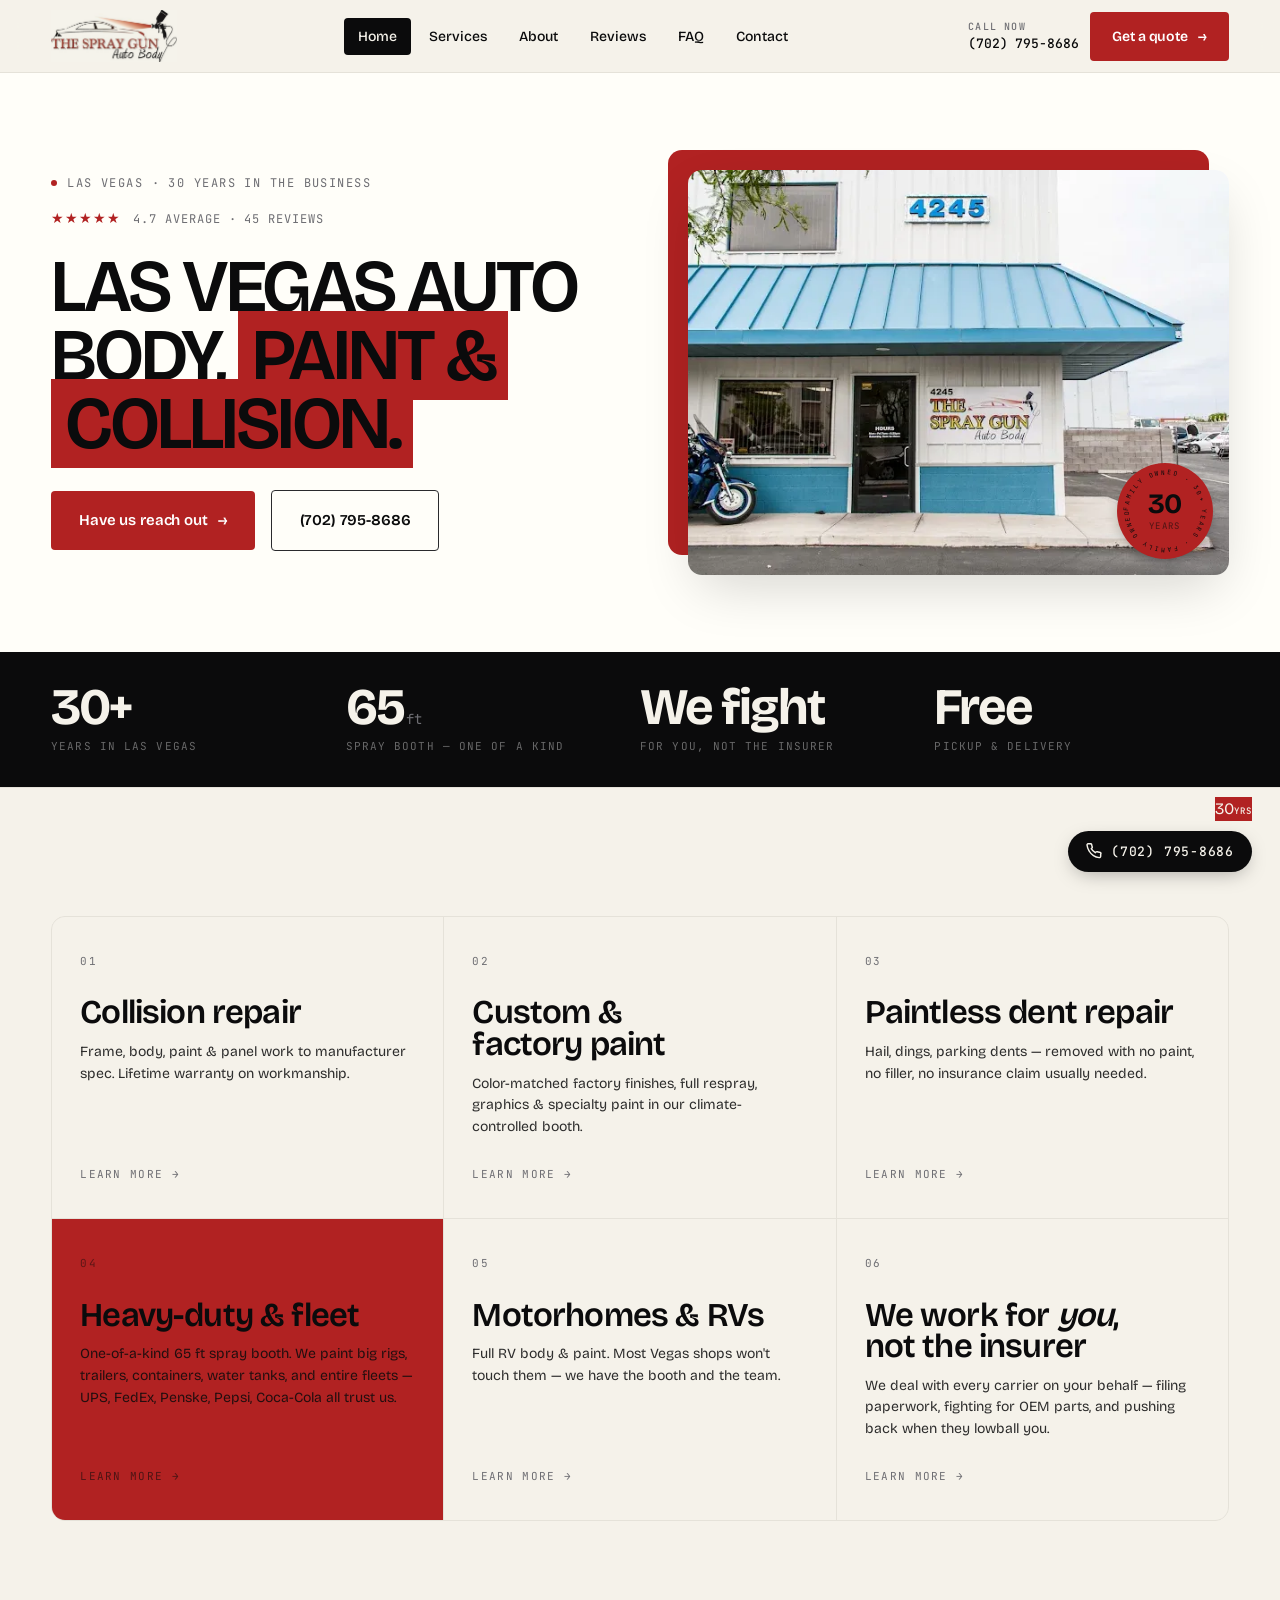
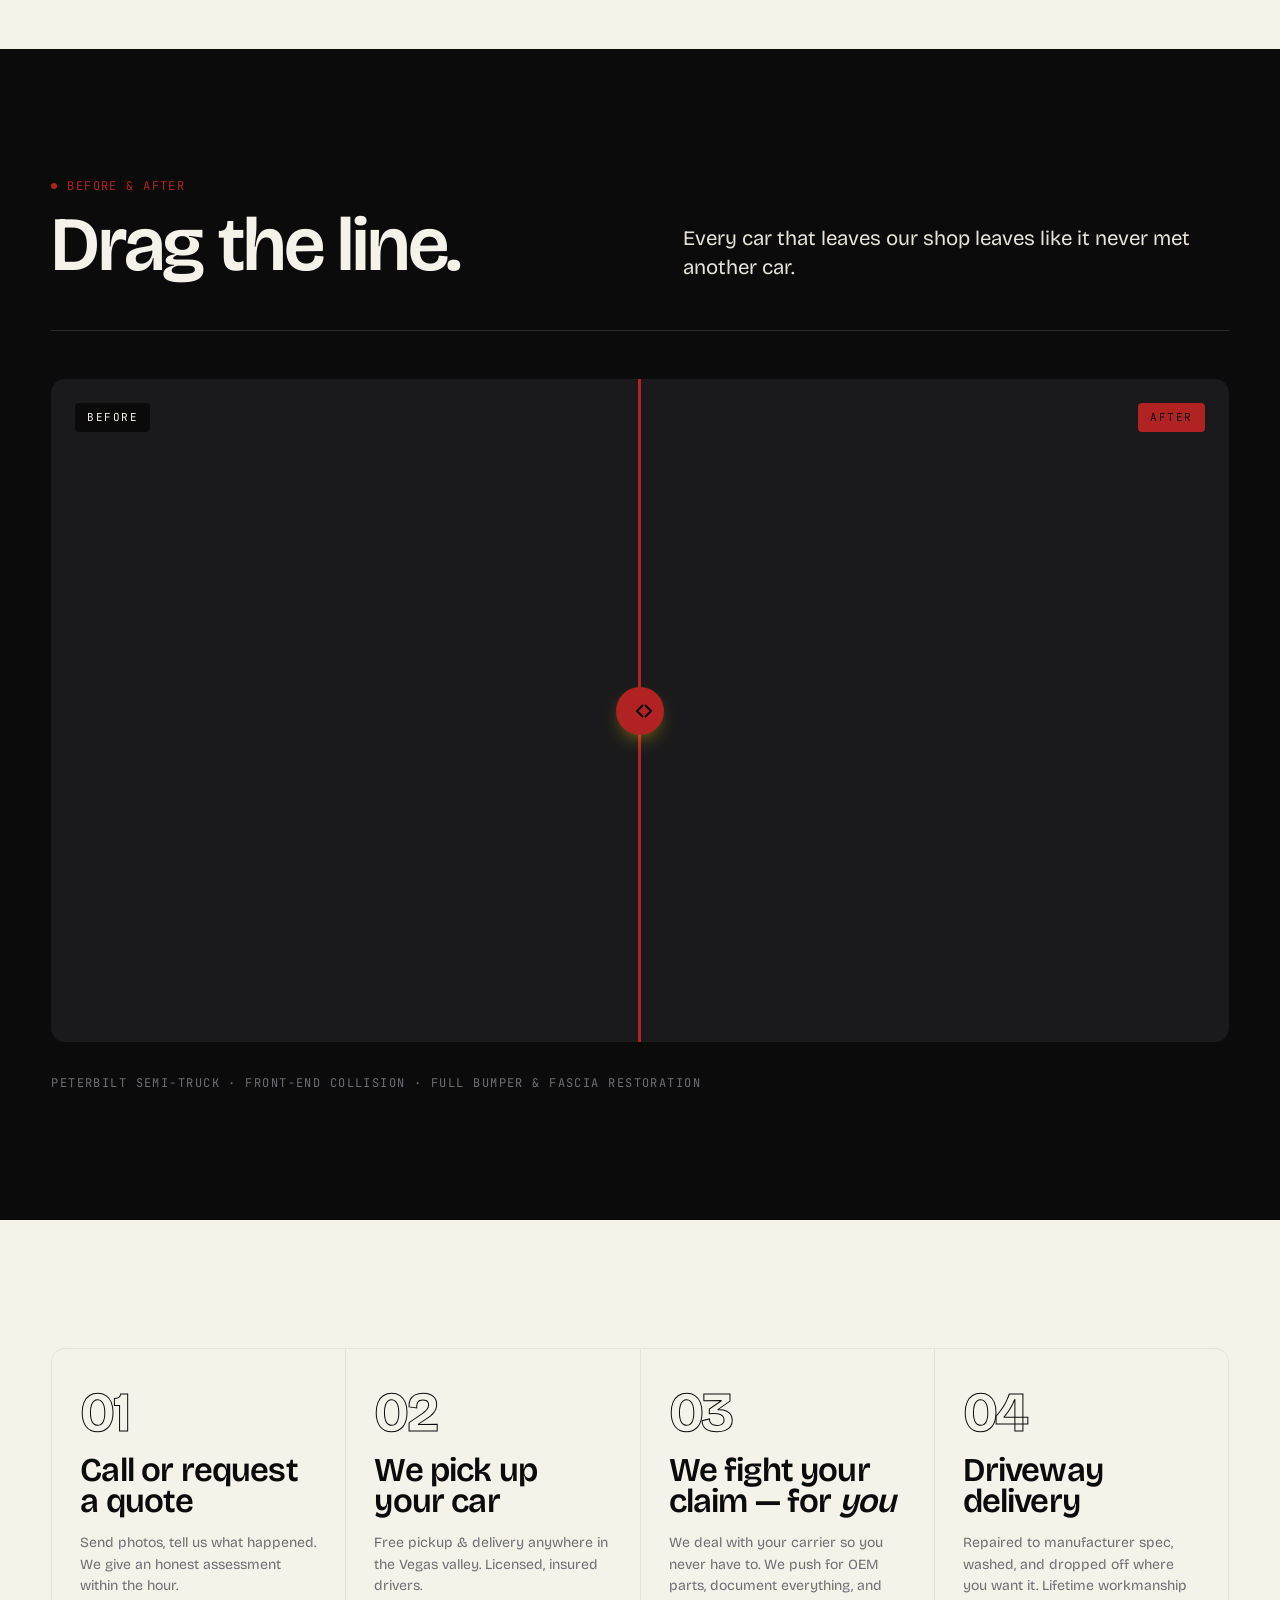
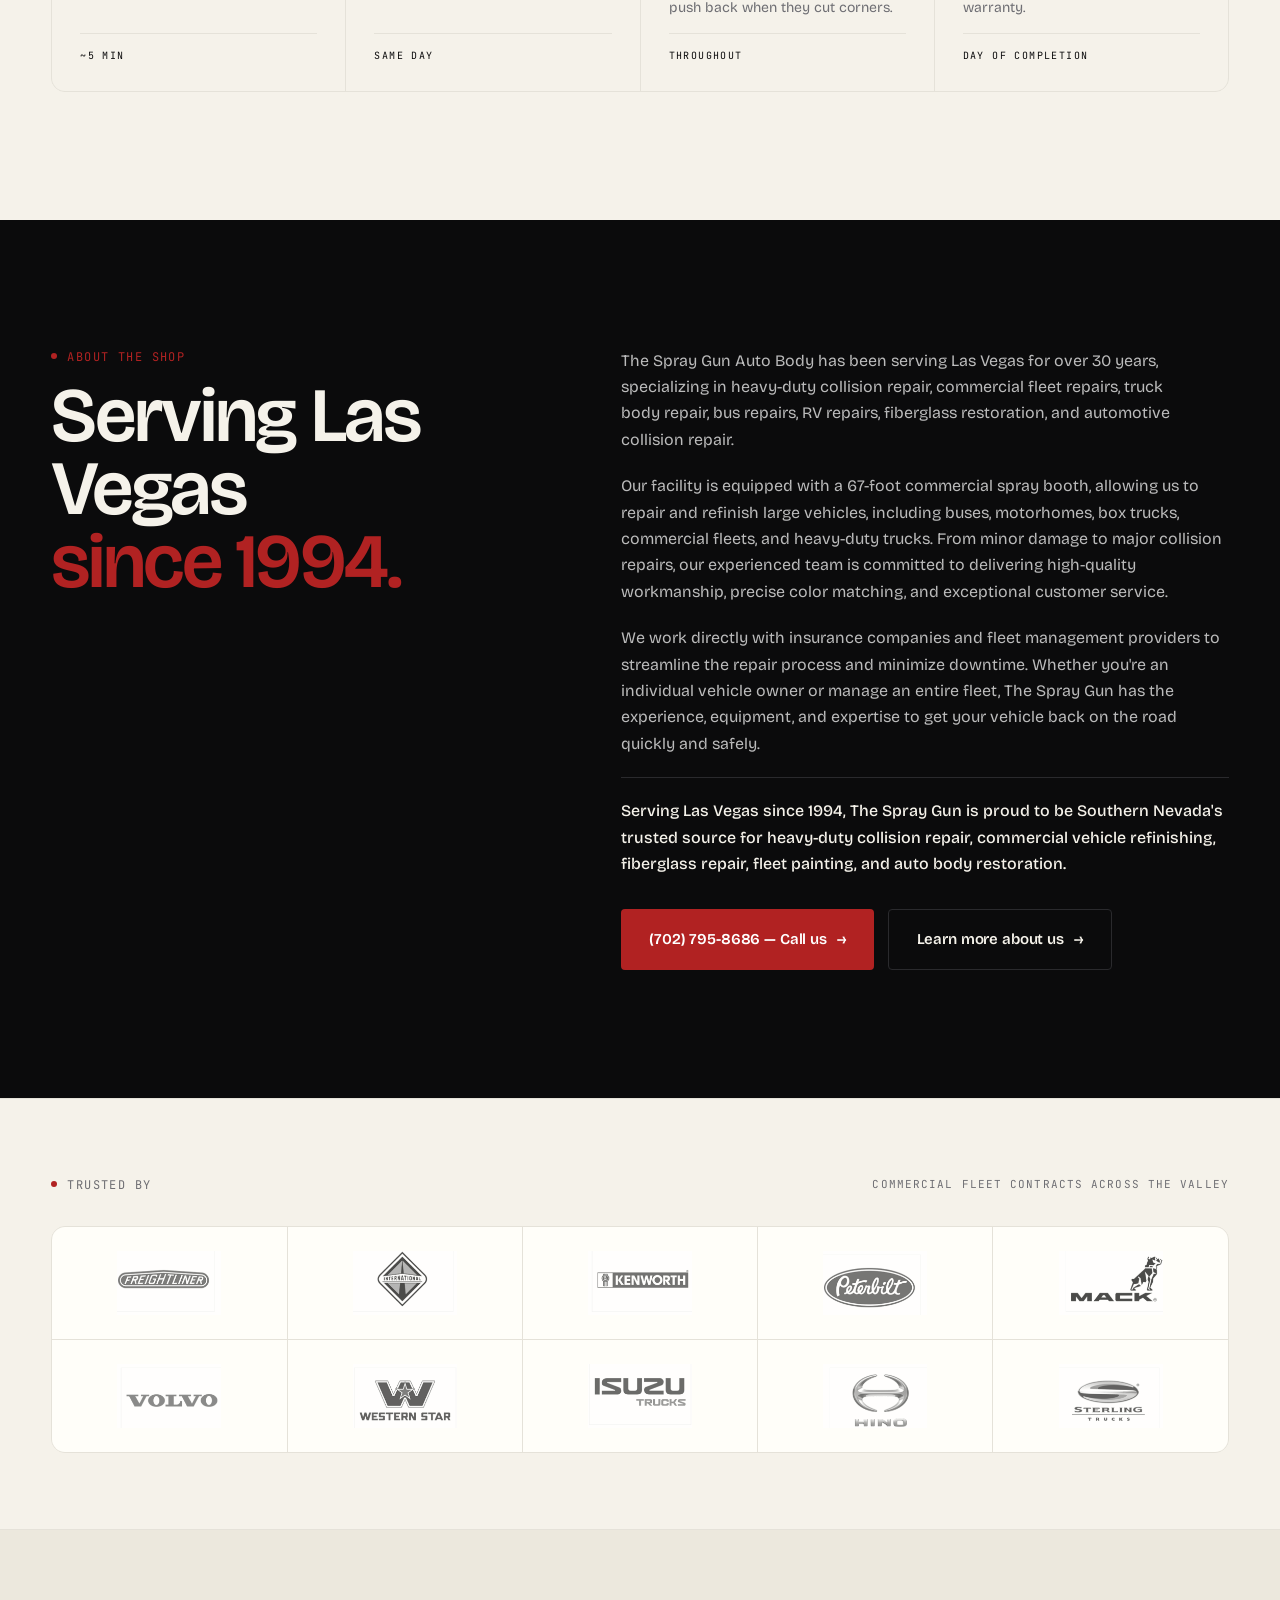
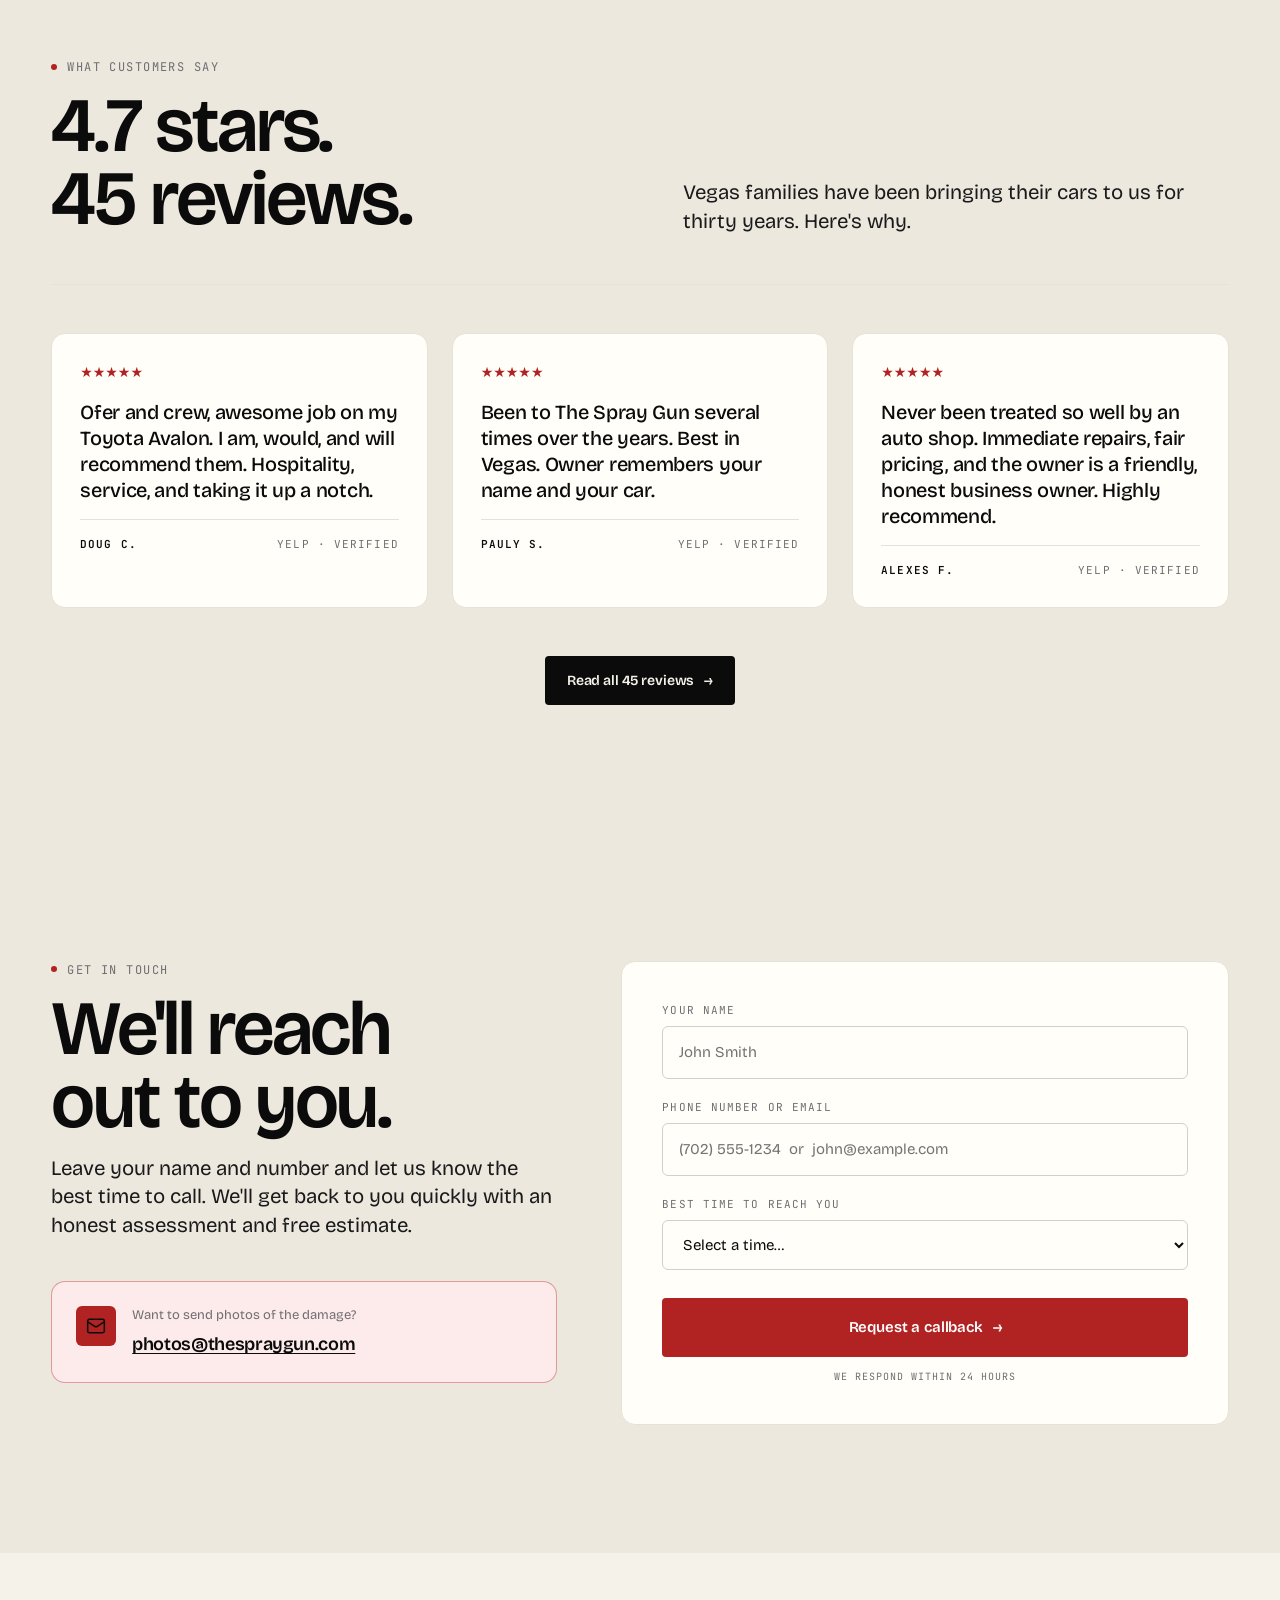
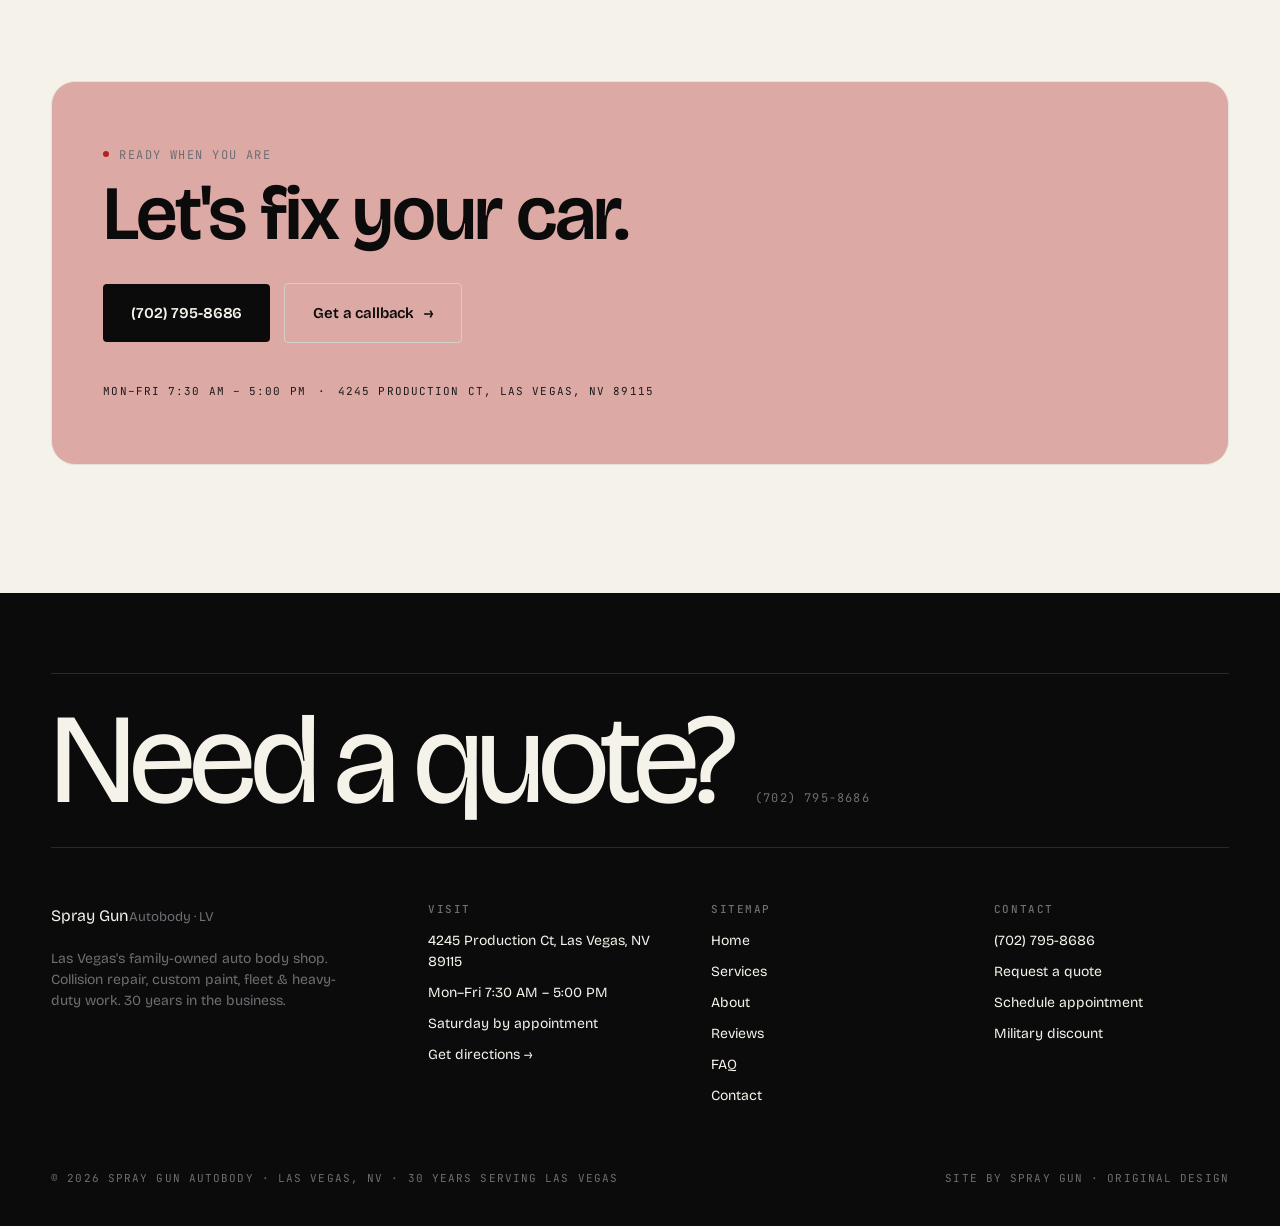
==== commit 2a45cc31: "Update index.html" ====
--- a/index.html
+++ b/index.html
@@ -78,7 +78,7 @@
 
       <div class="hero-side">
         <div class="row" style="margin-top:8px;">
-          <a href="contact.html#quote" class="btn btn-yellow btn-lg">Get a free quote <span class="arrow">→</span></a>
+          <a href="#contact" class="btn btn-yellow btn-lg">Have us reach out <span class="arrow">→</span></a>
           <a href="tel:7027958686" class="btn btn-ghost-light btn-lg">(702) 795-8686</a>
         </div>
       </div>
@@ -349,79 +349,62 @@
 </section>
 
 <!-- ============================================================
-     DAMAGE REPORT FORM
+     CONTACT SECTION
      ============================================================ -->
-<section class="section" id="report" data-screen-label="01 Home — Report Damage">
+<section class="section" id="contact" style="background:var(--paper-2);" data-screen-label="01 Home — Contact">
   <div class="wrap">
-    <div class="report-layout">
-      <div class="report-side">
-        <div class="eyebrow eyebrow-dot">Report damage</div>
-        <h2 class="h-1" style="margin-top:14px;">Tell us what<br />happened.</h2>
-        <p class="lead" style="margin-top:16px;">
-          Upload photos and describe the damage. We'll get back to you within the hour with an honest assessment and free estimate.
+    <div class="contact-split">
+      <div class="contact-split-left">
+        <div class="eyebrow eyebrow-dot">Get in touch</div>
+        <h2 class="h-1" style="margin-top:14px;">We'll reach<br />out to you.</h2>
+        <p class="lead" style="margin-top:16px;text-wrap:pretty;">
+          Leave your name and number and let us know the best time to call. We'll get back to you quickly with an honest assessment and free estimate.
         </p>
-        <div class="report-trust">
-          <div>
-            <strong>1 hr</strong>
-            <small>Response time</small>
+        <div class="contact-email-note">
+          <div class="contact-email-icon">
+            <svg width="20" height="20" viewBox="0 0 24 24" fill="none" stroke="currentColor" stroke-width="1.8" stroke-linecap="round" stroke-linejoin="round"><rect x="2" y="4" width="20" height="16" rx="2"></rect><path d="m22 7-8.97 5.7a1.94 1.94 0 0 1-2.06 0L2 7"></path></svg>
           </div>
           <div>
-            <strong>Free</strong>
-            <small>Estimates always</small>
+            <p class="contact-email-label">Want to send photos of the damage?</p>
+            <a href="mailto:photos@thespraygun.com" class="contact-email-addr">photos@thespraygun.com</a>
           </div>
-          <div>
-            <strong>Free</strong>
-            <small>Pickup &amp; delivery</small>
-          </div>
-        </div>
-      </div>
-      <form action="https://api.web3forms.com/submit" method="POST" enctype="multipart/form-data" class="report-form" id="report-form">
+        </div>
+      </div>
+      <form action="https://api.web3forms.com/submit" method="POST" class="contact-form" id="contact-form-hp">
         <input type="hidden" name="access_key" value="c3ff156c-3761-479f-8ebc-9711a91b3e7a" />
-        <input type="hidden" name="subject" value="New Damage Report — The Spray Gun Website" />
+        <input type="hidden" name="subject" value="New Contact Request — The Spray Gun Website" />
         <input type="hidden" name="from_name" value="Spray Gun Website" />
         <input type="checkbox" name="botcheck" style="display:none;" />
-        <div class="form-grid">
-          <div class="field">
-            <label for="hp-name">Full name</label>
-            <input type="text" id="hp-name" name="name" required placeholder="John Smith" />
+        <div class="field">
+          <label for="hp-cf-name">Your name</label>
+          <input type="text" id="hp-cf-name" name="name" required placeholder="John Smith" />
+        </div>
+        <div class="field" style="margin-top:20px;">
+          <label for="hp-cf-contact">Phone number or email</label>
+          <input type="text" id="hp-cf-contact" name="phone_or_email" required placeholder="(702) 555-1234  or  john@example.com" />
+        </div>
+        <div class="field" style="margin-top:20px;">
+          <label for="hp-cf-time">Best time to reach you</label>
+          <select id="hp-cf-time" name="best_time">
+            <option value="" disabled selected>Select a time…</option>
+            <option>Morning (7:30 AM – 10 AM)</option>
+            <option>Midday (10 AM – 1 PM)</option>
+            <option>Afternoon (1 PM – 5 PM)</option>
+            <option>Anytime during business hours</option>
+          </select>
+        </div>
+        <button type="submit" class="btn btn-yellow btn-lg" style="margin-top:28px;width:100%;justify-content:center;" id="hp-cf-submit">
+          Request a callback <span class="arrow">→</span>
+        </button>
+        <p style="margin-top:12px;font-family:var(--mono);font-size:10px;letter-spacing:0.1em;text-transform:uppercase;color:var(--mute);text-align:center;">
+          We respond within 24 hours
+        </p>
+        <div class="cf-success" id="hp-cf-success">
+          <div class="cf-success-icon">
+            <svg width="28" height="28" viewBox="0 0 24 24" fill="none" stroke="currentColor" stroke-width="2.5" stroke-linecap="round" stroke-linejoin="round"><polyline points="20 6 9 17 4 12"></polyline></svg>
           </div>
-          <div class="field">
-            <label for="hp-phone">Phone number</label>
-            <input type="tel" id="hp-phone" name="phone" required placeholder="(702) 555-1234" />
-          </div>
-        </div>
-        <div class="field" style="margin-top:20px;">
-          <label for="hp-email">Email address</label>
-          <input type="email" id="hp-email" name="email" required placeholder="john@example.com" />
-        </div>
-        <div class="field" style="margin-top:20px;">
-          <label for="hp-message">What happened?</label>
-          <textarea id="hp-message" name="message" required placeholder="Describe the damage, accident, or work needed..."></textarea>
-        </div>
-        <div class="field" style="margin-top:20px;">
-          <label>Upload photos of the damage</label>
-          <div class="upload-zone" id="hp-upload-zone">
-            <input type="file" name="attachment" id="hp-photos" accept="image/*" multiple class="upload-input" />
-            <div class="upload-prompt">
-              <svg width="32" height="32" viewBox="0 0 24 24" fill="none" stroke="currentColor" stroke-width="1.5" stroke-linecap="round" stroke-linejoin="round"><path d="M21 15v4a2 2 0 0 1-2 2H5a2 2 0 0 1-2-2v-4"></path><polyline points="17 8 12 3 7 8"></polyline><line x1="12" y1="3" x2="12" y2="15"></line></svg>
-              <p>Click to upload or drag photos here</p>
-              <small>JPG, PNG — up to 5 MB each, max 3 files</small>
-            </div>
-            <div class="upload-thumbs" id="hp-thumbs"></div>
-          </div>
-        </div>
-        <button type="submit" class="btn btn-yellow btn-lg" style="margin-top:28px;width:100%;justify-content:center;" id="hp-submit">
-          Send damage report <span class="arrow">→</span>
-        </button>
-        <p style="margin-top:14px;font-family:var(--mono);font-size:10px;letter-spacing:0.1em;text-transform:uppercase;color:var(--mute);text-align:center;">
-          We respond within 1 hour during business hours
-        </p>
-        <div class="form-success" id="hp-success">
-          <div class="form-success-icon">
-            <svg width="32" height="32" viewBox="0 0 24 24" fill="none" stroke="currentColor" stroke-width="2.5" stroke-linecap="round" stroke-linejoin="round"><polyline points="20 6 9 17 4 12"></polyline></svg>
-          </div>
-          <h3 class="h-3">Report received.</h3>
-          <p>We'll review your photos and get back to you within the hour. If it's after hours, first thing tomorrow.</p>
+          <h3 class="h-3">Got it — we'll call you.</h3>
+          <p>We'll reach out at your preferred time. In the meantime feel free to call us at (702) 795-8686.</p>
         </div>
       </form>
     </div>
@@ -441,7 +424,7 @@
         </h2>
         <div class="row" style="margin-top:32px; gap:14px;">
           <a href="tel:7027958686" class="btn btn-ink btn-lg">(702) 795-8686</a>
-          <a href="#report" class="btn btn-ghost btn-lg">Submit photos <span class="arrow">→</span></a>
+          <a href="#contact" class="btn btn-ghost btn-lg">Get a callback <span class="arrow">→</span></a>
         </div>
         <div class="cta-meta">
           <span>Mon–Fri 7:30 AM – 5:00 PM</span>
@@ -457,67 +440,6 @@
 
 <script src="assets/shared.js"></script>
 <script>
-  /* Upload preview + form submission */
-  (function () {
-    function setupForm(formId, zoneId, inputId, thumbsId, submitId, successId) {
-      var form = document.getElementById(formId);
-      var zone = document.getElementById(zoneId);
-      var input = document.getElementById(inputId);
-      var thumbs = document.getElementById(thumbsId);
-      var submitBtn = document.getElementById(submitId);
-      if (!form || !zone || !input) return;
-
-      /* drag-over highlight */
-      zone.addEventListener("dragover", function (e) { e.preventDefault(); zone.classList.add("dragover"); });
-      zone.addEventListener("dragleave", function () { zone.classList.remove("dragover"); });
-      zone.addEventListener("drop", function (e) {
-        e.preventDefault(); zone.classList.remove("dragover");
-        if (e.dataTransfer.files.length) {
-          input.files = e.dataTransfer.files;
-          showThumbs(input.files);
-        }
-      });
-
-      /* preview thumbs */
-      input.addEventListener("change", function () { showThumbs(input.files); });
-      function showThumbs(files) {
-        thumbs.innerHTML = "";
-        Array.from(files).slice(0, 3).forEach(function (f) {
-          var img = document.createElement("img");
-          img.className = "upload-thumb";
-          img.src = URL.createObjectURL(f);
-          thumbs.appendChild(img);
-        });
-      }
-
-      /* AJAX submit */
-      form.addEventListener("submit", function (e) {
-        e.preventDefault();
-        submitBtn.disabled = true;
-        submitBtn.textContent = "Sending…";
-        var data = new FormData(form);
-        fetch("https://api.web3forms.com/submit", { method: "POST", body: data })
-          .then(function (r) { return r.json(); })
-          .then(function (res) {
-            if (res.success) {
-              form.classList.add("submitted");
-            } else {
-              alert("Something went wrong. Please call us at (702) 795-8686.");
-              submitBtn.disabled = false;
-              submitBtn.textContent = "Send damage report →";
-            }
-          })
-          .catch(function () {
-            alert("Network error. Please call us at (702) 795-8686.");
-            submitBtn.disabled = false;
-            submitBtn.textContent = "Send damage report →";
-          });
-      });
-    }
-
-    setupForm("report-form", "hp-upload-zone", "hp-photos", "hp-thumbs", "hp-submit", "hp-success");
-  })();
-
   /* Before/After slider */
   (function () {
     const wrap = document.getElementById("ba");
@@ -996,97 +918,63 @@
   color: var(--paper);
 }
 
-/* REPORT FORM */
-.report-layout {
+/* CONTACT SPLIT SECTION */
+.contact-split {
   display: grid;
-  grid-template-columns: 1fr 1.5fr;
+  grid-template-columns: 1fr 1.2fr;
   gap: 64px;
   align-items: start;
 }
-@media (max-width: 980px) { .report-layout { grid-template-columns: 1fr; gap: 32px; } }
-.report-side { position: sticky; top: 96px; }
-@media (max-width: 980px) { .report-side { position: static; } }
-.report-trust {
+@media (max-width: 900px) { .contact-split { grid-template-columns: 1fr; gap: 36px; } }
+.contact-split-left { display: flex; flex-direction: column; gap: 0; }
+.contact-email-note {
   display: flex;
-  gap: 24px;
-  margin-top: 48px;
-  padding-top: 24px;
-  border-top: 1px solid var(--line);
-}
-.report-trust > div { display: flex; flex-direction: column; gap: 4px; }
-.report-trust strong {
+  align-items: flex-start;
+  gap: 16px;
+  margin-top: 40px;
+  padding: 24px;
+  background: var(--yellow-dim);
+  border: 1px solid color-mix(in srgb, var(--yellow) 40%, transparent);
+  border-radius: var(--radius-lg);
+}
+.contact-email-icon {
+  width: 40px; height: 40px; flex-shrink: 0;
+  background: var(--yellow);
+  border-radius: var(--radius);
+  display: flex; align-items: center; justify-content: center;
+  color: var(--ink);
+}
+.contact-email-label {
+  font-size: 13px;
+  color: var(--mute);
+  margin: 0 0 6px;
+}
+.contact-email-addr {
   font-family: var(--display);
-  font-size: 28px;
-  font-weight: 700;
-  letter-spacing: -0.03em;
-  line-height: 1;
-}
-.report-trust small {
-  font-family: var(--mono);
-  font-size: 10px;
-  letter-spacing: 0.12em;
-  text-transform: uppercase;
-  color: var(--mute);
-}
-.report-form {
+  font-size: 18px;
+  font-weight: 600;
+  letter-spacing: -0.02em;
+  color: var(--ink);
+  text-decoration: underline;
+  text-underline-offset: 3px;
+}
+.contact-email-addr:hover { color: var(--yellow-2); }
+
+.contact-form {
   background: var(--white);
   border: 1px solid var(--line);
   border-radius: var(--radius-lg);
   padding: 40px;
   position: relative;
 }
-@media (max-width: 600px) { .report-form { padding: 24px; } }
-.report-form.submitted .field,
-.report-form.submitted .form-grid,
-.report-form.submitted .upload-zone,
-.report-form.submitted #hp-submit,
-.report-form.submitted #cp-submit,
-.report-form.submitted p:last-of-type { display: none; }
-.report-form.submitted .form-success { display: flex; }
-
-.upload-zone {
-  position: relative;
-  border: 2px dashed var(--line-2);
-  border-radius: var(--radius);
-  transition: border-color 0.2s, background 0.2s;
-}
-.upload-zone.dragover {
-  border-color: var(--yellow);
-  background: var(--yellow-dim);
-}
-.upload-input {
-  position: absolute;
-  inset: 0;
-  opacity: 0;
-  cursor: pointer;
-  z-index: 2;
-}
-.upload-prompt {
-  padding: 32px;
-  text-align: center;
-  color: var(--mute);
-  display: flex;
-  flex-direction: column;
-  align-items: center;
-  gap: 8px;
-}
-.upload-prompt p { font-size: 14px; font-weight: 500; color: var(--ink); }
-.upload-prompt small { font-size: 12px; }
-.upload-thumbs {
-  display: flex;
-  gap: 8px;
-  flex-wrap: wrap;
-  padding: 0 12px 12px;
-}
-.upload-thumbs:empty { display: none; }
-.upload-thumb {
-  width: 64px; height: 64px;
-  border-radius: var(--radius);
-  object-fit: cover;
-  border: 1px solid var(--line);
-}
-
-.form-success {
+@media (max-width: 600px) { .contact-form { padding: 28px; } }
+.contact-form.submitted .field,
+.contact-form.submitted #hp-cf-submit,
+.contact-form.submitted #cp-cf-submit,
+.contact-form.submitted p { display: none; }
+.contact-form.submitted .cf-success { display: flex; }
+
+.cf-success {
   display: none;
   flex-direction: column;
   align-items: center;
@@ -1094,21 +982,37 @@
   gap: 16px;
   padding: 40px 20px;
 }
-.form-success-icon {
+.cf-success-icon {
   width: 64px; height: 64px;
   background: var(--yellow);
   border-radius: 50%;
-  display: flex;
-  align-items: center;
-  justify-content: center;
+  display: flex; align-items: center; justify-content: center;
   color: var(--ink);
 }
-.form-success p {
-  font-size: 15px;
-  color: var(--mute);
-  max-width: 40ch;
-  line-height: 1.5;
-}
+.cf-success p { font-size: 15px; color: var(--mute); max-width: 38ch; line-height: 1.5; }
 </style>
+<script>
+  (function () {
+    function setupCF(formId, submitId) {
+      var form = document.getElementById(formId);
+      var btn = document.getElementById(submitId);
+      if (!form) return;
+      form.addEventListener('submit', function (e) {
+        e.preventDefault();
+        btn.disabled = true;
+        btn.textContent = 'Sending\u2026';
+        fetch('https://api.web3forms.com/submit', { method: 'POST', body: new FormData(form) })
+          .then(function (r) { return r.json(); })
+          .then(function (res) {
+            if (res.success) { form.classList.add('submitted'); }
+            else { alert('Something went wrong. Please call us at (702) 795-8686.'); btn.disabled = false; btn.textContent = 'Request a callback \u2192'; }
+          })
+          .catch(function () { alert('Network error. Please call (702) 795-8686.'); btn.disabled = false; btn.textContent = 'Request a callback \u2192'; });
+      });
+    }
+    setupCF('contact-form-hp', 'hp-cf-submit');
+    setupCF('contact-form-cp', 'cp-cf-submit');
+  })();
+</script>
 </body>
 </html>
